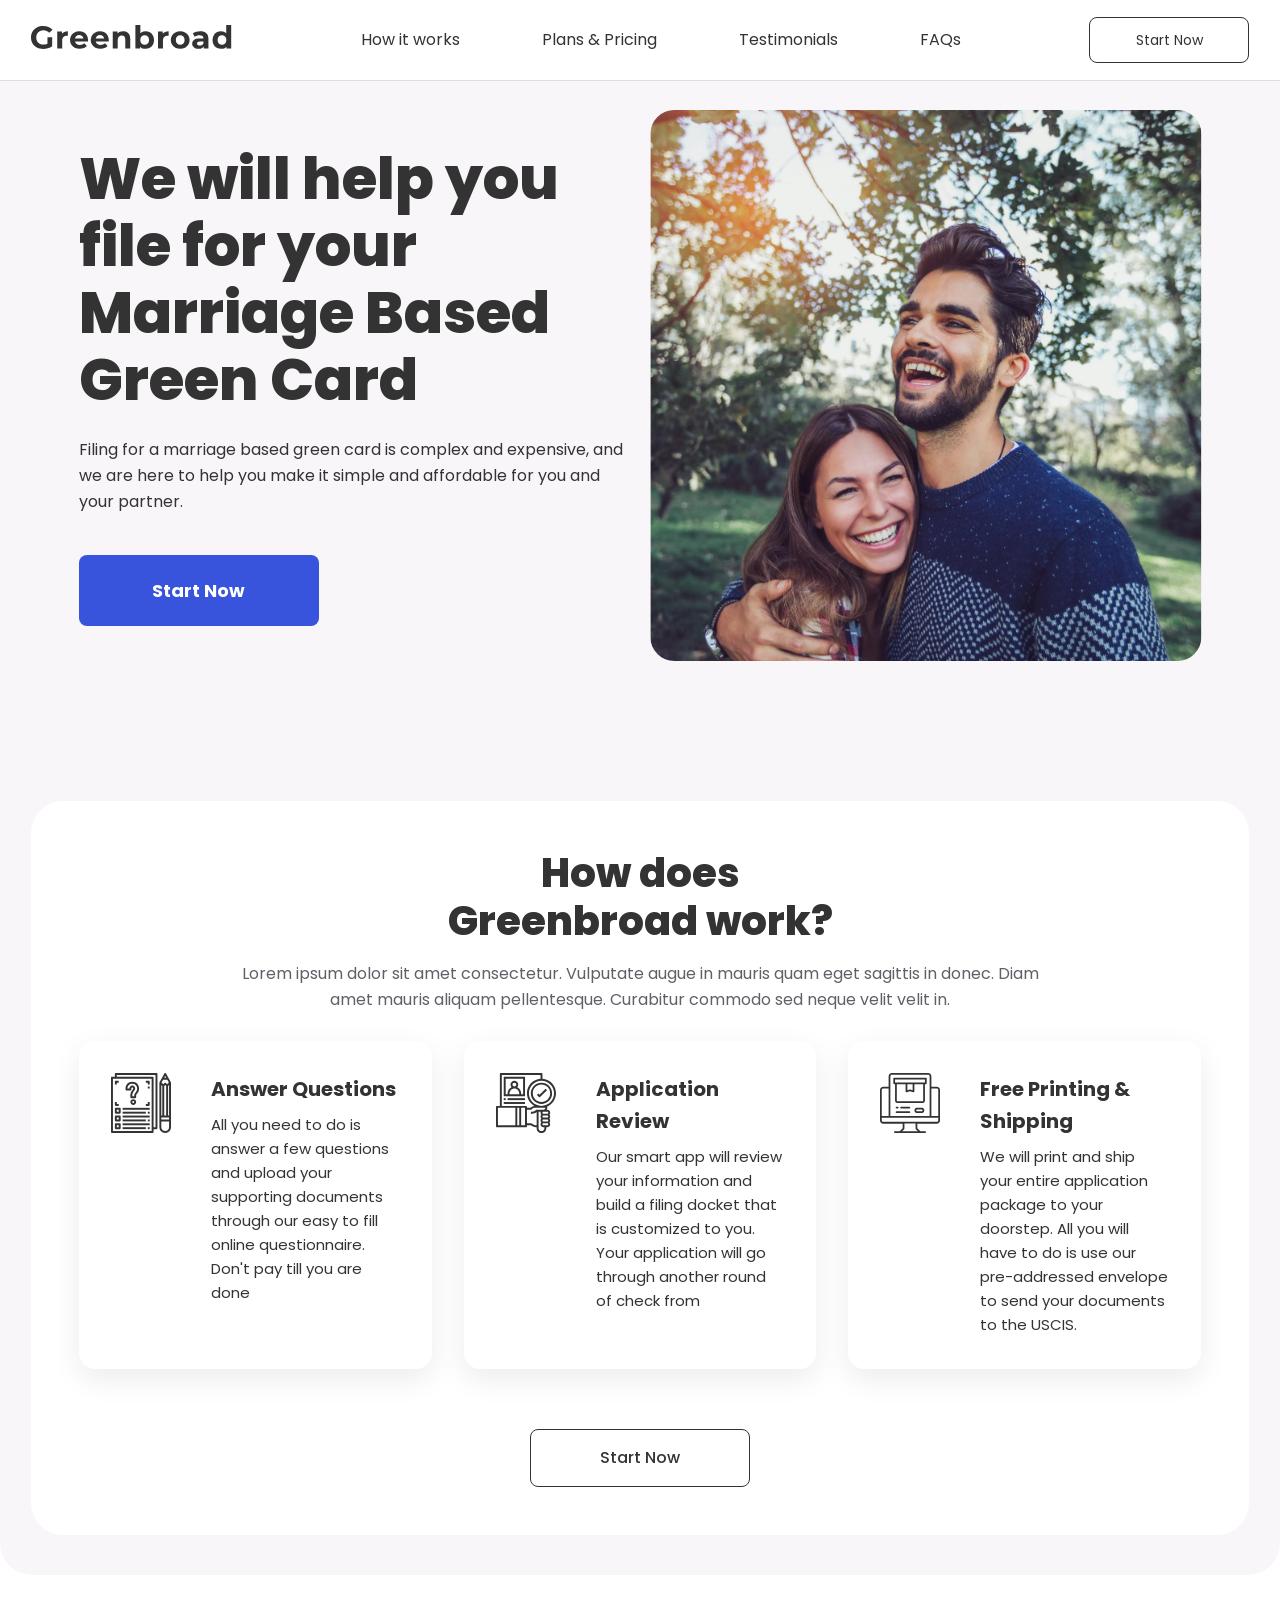
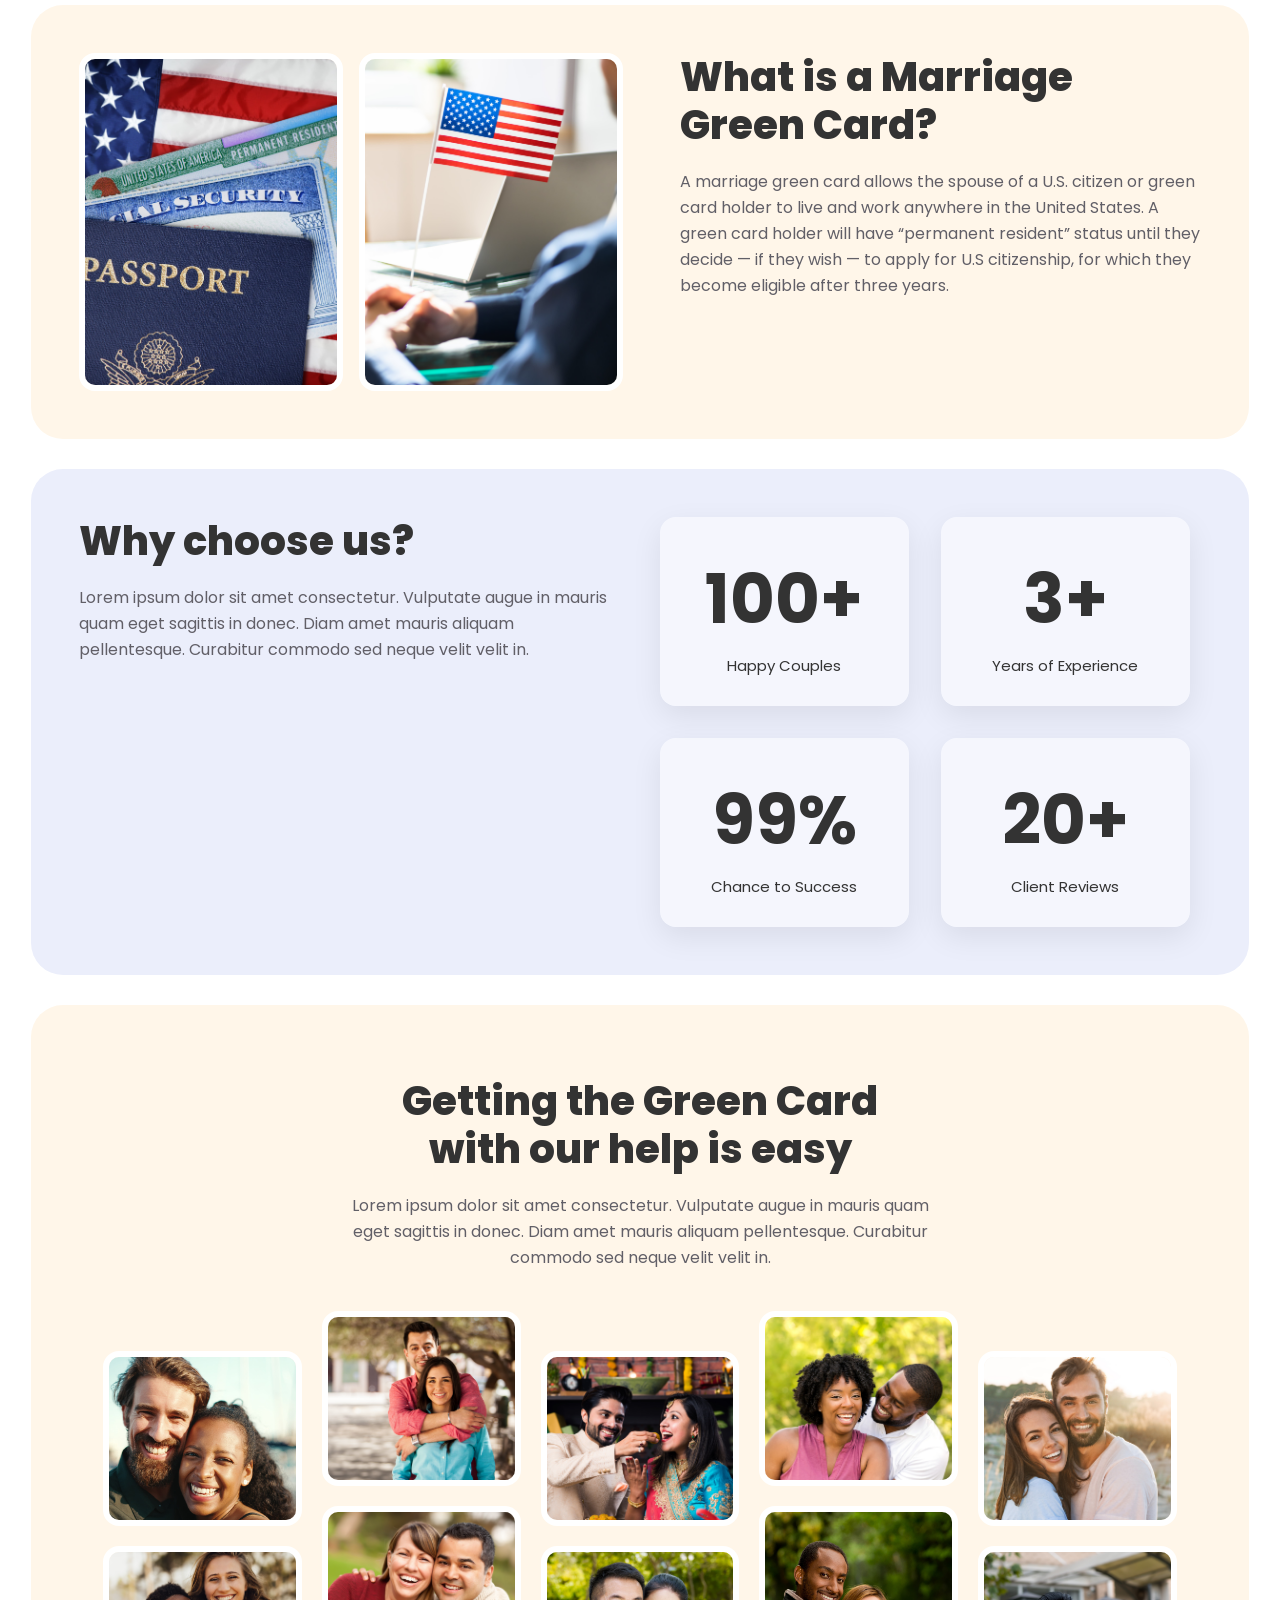
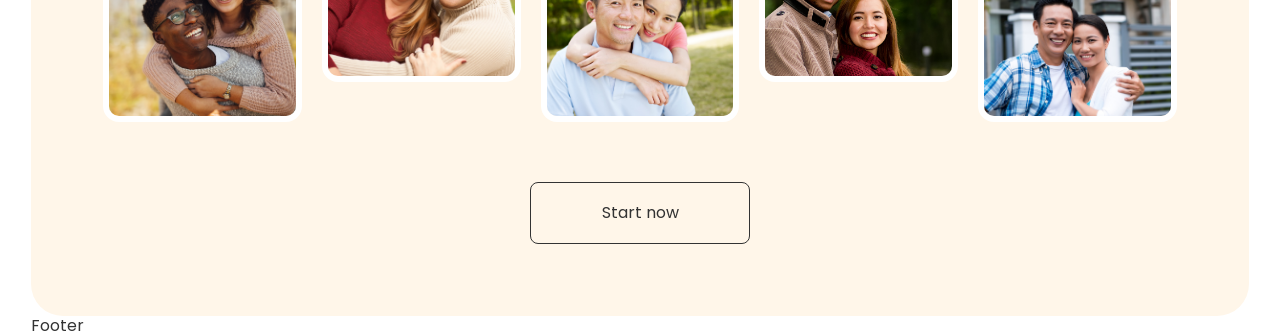
==== docs/index.html @ 50e601fe "finished get section" ====
<!DOCTYPE html>
<html lang="en">

<head>
	<meta charset="UTF-8">
	<meta http-equiv="X-UA-Compatible" content="IE=edge">
	<meta name="viewport" content="width=device-width, initial-scale=1.0">
	<meta name="format-detection" content="telephone=no">
	
	<link rel="stylesheet" href="./css/swiper-bundle.min.css">
	
	<link rel="stylesheet" href="./css/home.min.css">
	<!-- <link rel="shortcut icon" href="img/favicon.ico"> -->
	<title>Home</title>
</head>
<!-- todo указать нужное значение дял подключени\отключения свайпера -->

<body class="home">
	<div class="wrapper">
		<header class="header">
	<div class="header__container">
		<div class="header__body">
			<a class="header__logo" href="index.html">
				<img src="img/logo-dark.svg" alt="Greendark">
			</a>
			<div class="header-action__body">
				<ul class="header__action header-action">
					<li class="header-action__item"><a href="#">How it works</a></li>
					<li class="header-action__item"><a href="#">Plans & Pricing</a></li>
					<li class="header-action__item"><a href="#">Testimonials</a></li>
					<li class="header-action__item"><a href="#">FAQs</a></li>
				</ul>
				<a href="#" class="header__btn">
					Start Now
				</a>
			</div>
			<div class="header__controls">
				<a href="#" class="header__controls-btn">Start Now</a>
				<div class="header__burger burger">
					<div class="burger__wrapper">
						<span></span>
					</div>
				</div>
			</div>
		</div>
			<!-- <div data-to-hide class="header__bottom">
				<p style='font-size: 30px; background-color: red; text-align: center;'>Some content to hide on scroll</p>
			</div> -->
	</div>
</header>
		<main>
			<section class="hero">
				<div class="hero__container">
					<div class="hero__inner">
						<div class="hero__content">
							<h1 class="hero__title">
								<span class="medium-br"><span class="small-br">We will help</span> you</span> file for your Marriage Based Green Card
							</h1>
							<p class="hero__text">
								Filing for a marriage based green card is complex and expensive, and we are here to help you make it simple and affordable for you and your partner.
							</p>
							<a href="#" class="hero__btn">
								Start Now
							</a>
						</div>
						<div class="hero__pic image">
							<picture>
								<source type='image/webp' srcset='img/img1.webp'>
								<img src='img/img1.jpg' alt='photo'>
							</picture>
						</div>
					</div>
				</div>
			</section>
			<section class="work">
				<div class="work__container">
					<div class="work__inner">
						<h2 class="work__title">
							<span>How does</span> Greenbroad work?
						</h2>
						<p class="work__text">
							Lorem ipsum dolor sit amet consectetur. Vulputate augue in mauris quam eget sagittis in donec. Diam amet mauris aliquam pellentesque. Curabitur commodo sed neque velit velit in.
						</p>
						<div class="work__list">
							<div class="work__item">
								<div class="work__img">
									<svg width="60" height="60" viewBox="0 0 60 60" fill="none" xmlns="http://www.w3.org/2000/svg">
										<path d="M59.8783 9.20679L55.0396 0.49711C54.8542 0.209807 54.5354 0.0361328 54.1937 0.0361328C53.8519 0.0361328 53.5331 0.209807 53.3478 0.49711L48.509 9.20679C48.4291 9.35065 48.3872 9.51266 48.3872 9.67726V54.1934C48.3872 56.268 49.4941 58.1849 51.2904 59.2218C53.0868 60.2591 55.3005 60.2591 57.0969 59.2218C58.8932 58.1849 60.0001 56.268 60.0001 54.1934V9.67726C60.0001 9.51266 59.9582 9.35065 59.8783 9.20679ZM57.8326 9.50878L56.1292 11.2122L54.8781 9.96113V9.96069C54.5001 9.5831 53.8875 9.5831 53.5094 9.96069L52.2583 11.2122L50.5553 9.50923L52.0756 6.77412H56.3126L57.8326 9.50878ZM53.226 42.5801V12.9805L54.1937 12.0127L55.1614 12.9805V42.5801H53.226ZM51.2905 12.9805V42.5801H50.3227V12.0127L51.2905 12.9805ZM50.3227 44.5156H58.0647V46.4511H50.3227V44.5156ZM57.0969 42.5801V12.9805L58.0647 12.0127V42.5801H57.0969ZM54.1937 2.96021L55.2371 4.83862H53.1504L54.1937 2.96021ZM54.1937 58.064C53.1672 58.064 52.1826 57.6561 51.4564 56.9303C50.7306 56.2041 50.3227 55.2195 50.3227 54.193V48.3866H58.0647V54.193C58.0647 55.2195 57.6568 56.2041 56.931 56.9303C56.2048 57.6561 55.2202 58.064 54.1937 58.064Z" fill="#333333"/>
										<path d="M45.4839 0H4.83871C4.30429 0 3.87097 0.433327 3.87097 0.967742V3.87097H0.967742C0.433327 3.87097 0 4.3043 0 4.83871V59.0323C0 59.2889 0.101959 59.5351 0.28341 59.7166C0.464861 59.898 0.711119 60 0.967742 60H41.6129C41.8695 60 42.1158 59.898 42.2972 59.7166C42.4787 59.5351 42.5806 59.2889 42.5806 59.0323V56.129H45.4839C45.7405 56.129 45.9867 56.0271 46.1682 55.8456C46.3496 55.6642 46.4516 55.4179 46.4516 55.1613V0.967742C46.4516 0.711119 46.3496 0.464859 46.1682 0.28341C45.9867 0.101961 45.7405 0 45.4839 0ZM40.6451 58.0645H1.93548V5.80645H40.6451V58.0645ZM44.5161 54.1936H42.5806V4.83871C42.5806 4.58209 42.4787 4.33583 42.2972 4.15438C42.1158 3.97293 41.8695 3.87097 41.6129 3.87097H5.80645V1.93548H44.5161V54.1936Z" fill="#333333"/>
										<path d="M4.83884 40.6453H8.7098C8.96642 40.6453 9.21269 40.5434 9.39413 40.3619C9.57558 40.1805 9.67754 39.9342 9.67754 39.6776V35.8066C9.67754 35.55 9.57558 35.3037 9.39413 35.1223C9.21268 34.9408 8.96642 34.8389 8.7098 34.8389H4.83884C4.30442 34.8389 3.87109 35.2722 3.87109 35.8066V39.6776C3.87109 39.9342 3.97305 40.1805 4.1545 40.3619C4.33595 40.5434 4.58221 40.6453 4.83884 40.6453ZM5.80658 36.7744H7.74206V38.7098H5.80658V36.7744Z" fill="#333333"/>
										<path d="M4.83884 48.3875H8.7098C8.96642 48.3875 9.21269 48.2855 9.39413 48.1041C9.57558 47.9226 9.67754 47.6764 9.67754 47.4198V43.5488C9.67754 43.2922 9.57558 43.0459 9.39413 42.8645C9.21268 42.683 8.96642 42.5811 8.7098 42.5811H4.83884C4.30442 42.5811 3.87109 43.0144 3.87109 43.5488V47.4198C3.87109 47.6764 3.97305 47.9226 4.1545 48.1041C4.33595 48.2855 4.58221 48.3875 4.83884 48.3875ZM5.80658 44.5165H7.74206V46.452H5.80658V44.5165Z" fill="#333333"/>
										<path d="M11.6128 42.5811H38.7096V44.5165H11.6128V42.5811Z" fill="#333333"/>
										<path d="M11.6128 46.4512H34.8386V48.3867H11.6128V46.4512Z" fill="#333333"/>
										<path d="M36.7744 46.4512H38.7099V48.3867H36.7744V46.4512Z" fill="#333333"/>
										<path d="M4.83884 56.1292H8.7098C8.96642 56.1292 9.21269 56.0272 9.39413 55.8458C9.57558 55.6643 9.67754 55.4181 9.67754 55.1615V51.2905C9.67754 51.0339 9.57558 50.7876 9.39413 50.6062C9.21268 50.4247 8.96642 50.3228 8.7098 50.3228H4.83884C4.30442 50.3228 3.87109 50.7561 3.87109 51.2905V55.1615C3.87109 55.4181 3.97305 55.6643 4.1545 55.8458C4.33595 56.0272 4.58221 56.1292 4.83884 56.1292ZM5.80658 52.2582H7.74206V54.1937H5.80658V52.2582Z" fill="#333333"/>
										<path d="M11.6128 50.3228H38.7096V52.2582H11.6128V50.3228Z" fill="#333333"/>
										<path d="M11.6128 54.1934H34.8386V56.1288H11.6128V54.1934Z" fill="#333333"/>
										<path d="M36.7744 54.1934H38.7099V56.1288H36.7744V54.1934Z" fill="#333333"/>
										<path d="M11.6128 34.8389H38.7096V36.7744H11.6128V34.8389Z" fill="#333333"/>
										<path d="M11.6128 38.7095H34.8386V40.645H11.6128V38.7095Z" fill="#333333"/>
										<path d="M36.7744 38.7095H38.7099V40.645H36.7744V38.7095Z" fill="#333333"/>
										<path d="M15.4839 17.419H19.3548C19.6115 17.419 19.8577 17.3171 20.0392 17.1356C20.2206 16.9541 20.3226 16.7079 20.3226 16.4513V15.4835C20.3226 14.9491 20.7559 14.5158 21.2903 14.5158C21.8247 14.5158 22.2581 14.9491 22.2581 15.4835C22.2598 15.8469 22.1155 16.1955 21.8576 16.4513C20.25 18.0502 19.3488 20.2255 19.3548 22.4927V24.1932C19.3548 24.4498 19.4568 24.6961 19.6382 24.8775C19.8197 25.059 20.066 25.1609 20.3226 25.1609H24.1935C24.4502 25.1609 24.6964 25.059 24.8779 24.8775C25.0593 24.6961 25.1613 24.4498 25.1613 24.1932V22.4927C25.16 21.9791 25.3643 21.4861 25.7285 21.1236C27.2294 19.631 28.0706 17.6001 28.0645 15.4835C28.0645 13.0633 26.7731 10.8271 24.6774 9.61702C22.5817 8.40696 19.999 8.40696 17.9032 9.61702C15.8075 10.8271 14.5161 13.0633 14.5161 15.4835V16.4513C14.5161 16.7079 14.6181 16.9542 14.7995 17.1356C14.981 17.317 15.2272 17.419 15.4839 17.419H15.4839ZM21.2903 10.6448C22.5731 10.6465 23.803 11.1568 24.7103 12.0636C25.6171 12.9708 26.1273 14.2008 26.129 15.4835C26.1338 17.0863 25.4965 18.6248 24.3599 19.755C23.6315 20.4795 23.2233 21.4654 23.2258 22.4927V23.2255H21.2903V22.4927C21.2851 20.7395 21.9824 19.0569 23.2258 17.8208C23.8475 17.2021 24.1961 16.3606 24.1936 15.4835C24.1936 14.4462 23.6401 13.488 22.7419 12.9692C21.8438 12.4507 20.7369 12.4507 19.8387 12.9692C18.9405 13.488 18.3871 14.4462 18.3871 15.4835H16.4516C16.4533 14.2008 16.9636 12.9708 17.8704 12.0636C18.7776 11.1568 20.0076 10.6466 21.2903 10.6448Z" fill="#333333"/>
										<path d="M22.2579 26.1284C21.488 26.1284 20.7492 26.4343 20.205 26.9786C19.6607 27.523 19.3547 28.2618 19.3547 29.0316C19.3547 29.8014 19.6606 30.5403 20.205 31.0845C20.7493 31.6288 21.4881 31.9348 22.2579 31.9348C23.0277 31.9348 23.7666 31.6289 24.3108 31.0845C24.8551 30.5402 25.1611 29.8014 25.1611 29.0316C25.1611 28.2618 24.8552 27.5229 24.3108 26.9786C23.7665 26.4344 23.0277 26.1284 22.2579 26.1284ZM22.2579 29.9994C21.8665 29.9994 21.5135 29.7635 21.364 29.4019C21.2141 29.0403 21.2966 28.6243 21.5736 28.3473C21.8505 28.0704 22.2665 27.9879 22.6282 28.1378C22.9898 28.2873 23.2256 28.6402 23.2256 29.0316C23.2256 29.2883 23.1237 29.5345 22.9422 29.716C22.7608 29.8974 22.5145 29.9994 22.2579 29.9994Z" fill="#333333"/>
										<path d="M36.7739 11.6132H38.7093V8.70993C38.7093 8.45331 38.6074 8.20705 38.4259 8.0256C38.2445 7.84415 37.9982 7.74219 37.7416 7.74219H34.8384V9.67767H36.7739V11.6132Z" fill="#333333"/>
										<path d="M5.80658 9.67767H7.74206V7.74219H4.83884C4.30442 7.74219 3.87109 8.17551 3.87109 8.70993V11.6132H5.80658V9.67767Z" fill="#333333"/>
										<path d="M38.7093 31.9355V29.0322H36.7739V30.9677H34.8384V32.9032H37.7416C37.9982 32.9032 38.2445 32.8012 38.4259 32.6198C38.6074 32.4383 38.7093 32.1921 38.7093 31.9355Z" fill="#333333"/>
										<path d="M4.83884 32.9032H7.74206V30.9677H5.80658V29.0322H3.87109V31.9355C3.87109 32.1921 3.97305 32.4383 4.1545 32.6198C4.33595 32.8012 4.58221 32.9032 4.83884 32.9032Z" fill="#333333"/>
										<path d="M36.7744 13.5488H38.7099V15.4843H36.7744V13.5488Z" fill="#333333"/>
									</svg>
								</div>
								<div class="work__desc">
									<p class="work__desc-title">
										Answer Questions
									</p>
									<p class="work__desc-text">
										All you need to do is answer a few questions and upload your supporting documents through our easy to fill online questionnaire. Don't pay till you are done
									</p>
								</div>
							</div>
							<div class="work__item">
								<div class="work__img">
									<svg width="60" height="60" viewBox="0 0 60 60" fill="none" xmlns="http://www.w3.org/2000/svg">
										<path d="M45.4838 9.67676C39.6143 9.67676 34.8386 14.4524 34.8386 20.3219C34.8386 26.1914 39.6143 30.9671 45.4838 30.9671C51.3533 30.9671 56.129 26.1914 56.129 20.3219C56.129 14.4524 51.3533 9.67676 45.4838 9.67676ZM45.4838 29.0316C40.6809 29.0316 36.7741 25.1239 36.7741 20.3219C36.7741 15.5199 40.6809 11.6122 45.4838 11.6122C50.2867 11.6122 54.1935 15.5199 54.1935 20.3219C54.1935 25.1239 50.2867 29.0316 45.4838 29.0316Z" fill="#333333"/>
										<path d="M60 20.322C60 12.6449 54.0048 6.35668 46.4516 5.85567V1C46.4516 0.447716 46.0039 0 45.4516 0H4.87097C4.31868 0 3.87097 0.447715 3.87097 1V32.9032H0.999999C0.447715 32.9032 0 33.351 0 33.9032V53.1936C0 53.7458 0.447715 54.1936 1 54.1936H29.9678C30.52 54.1936 30.9678 53.7458 30.9678 53.1936V52.2581H34.6102L37.0507 53.4785C37.9856 53.946 39.0337 54.1935 40.0801 54.1935H40.6452V55.1613C40.6452 57.8295 42.8157 60 45.4839 60C48.1521 60 50.3226 57.8295 50.3226 55.1613V54.1935H51.2904C52.8911 54.1935 54.1936 52.891 54.1936 51.2903C54.1936 50.5442 53.9024 49.8698 53.4389 49.3548C53.9033 48.8399 54.1936 48.1654 54.1936 47.4193C54.1936 46.6732 53.9024 45.9988 53.4389 45.4839C53.9033 44.9689 54.1936 44.2945 54.1936 43.5484C54.1936 42.8023 53.9024 42.1278 53.4389 41.6129C53.9033 41.0979 54.1936 40.4235 54.1936 39.6774C54.1936 38.0767 52.8911 36.7742 51.2904 36.7742H50.7525C51.0852 36.2022 51.2904 35.5472 51.2904 34.8387C51.2904 34.4391 51.1685 34.0675 50.9594 33.7578C56.2557 31.592 60 26.3894 60 20.322ZM5.80645 1.93493H44.5161V5.85512C36.963 6.35671 30.9678 12.6449 30.9678 20.3215C30.9678 25.737 33.9544 30.4616 38.3623 32.9563C36.8856 33.1335 35.5153 33.7819 34.4382 34.8378H30.9678V33.9024C30.9678 33.3501 30.52 32.9024 29.9678 32.9024H5.80645V1.93493ZM23.2258 34.8382V52.2575H21.2903V34.8382H23.2258ZM1.93548 34.8382H19.3548V52.2575H1.93548V34.8382ZM29.0323 52.2575H25.1613V34.8382H29.0323V52.2575ZM48.3871 55.1608C48.3871 56.7615 47.0846 58.064 45.4839 58.064C43.8832 58.064 42.5807 56.7615 42.5807 55.1608V38.7091H44.6941C44.5857 39.0129 44.5161 39.3364 44.5161 39.6769C44.5161 40.423 44.8073 41.0974 45.2709 41.6124C44.8064 42.1273 44.5161 42.8017 44.5161 43.5478C44.5161 44.2939 44.8073 44.9684 45.2709 45.4833C44.8064 45.9983 44.5161 46.6727 44.5161 47.4188C44.5161 48.1649 44.8073 48.8394 45.2709 49.3543C44.8064 49.8693 44.5161 50.5437 44.5161 51.2898C44.5161 52.8905 45.8186 54.193 47.4193 54.193H48.3871L48.3871 55.1608ZM52.2581 43.5478C52.2581 44.0818 51.8243 44.5156 51.2903 44.5156H47.4194C46.8854 44.5156 46.4516 44.0818 46.4516 43.5478C46.4516 43.0139 46.8854 42.5801 47.4194 42.5801H51.2903C51.8243 42.5801 52.2581 43.0139 52.2581 43.5478ZM52.2581 47.4188C52.2581 47.9528 51.8243 48.3866 51.2903 48.3866H47.4194C46.8854 48.3866 46.4516 47.9528 46.4516 47.4188C46.4516 46.8848 46.8854 46.4511 47.4194 46.4511H51.2903C51.8243 46.4511 52.2581 46.8848 52.2581 47.4188ZM51.2903 52.2575H47.4194C46.8854 52.2575 46.4516 51.8238 46.4516 51.2898C46.4516 50.7558 46.8854 50.322 47.4194 50.322H51.2903C51.8243 50.322 52.2581 50.7558 52.2581 51.2898C52.2581 51.8238 51.8243 52.2575 51.2903 52.2575ZM52.2581 39.6769C52.2581 40.2109 51.8243 40.6446 51.2903 40.6446H47.4194C46.8854 40.6446 46.4516 40.2109 46.4516 39.6769C46.4516 39.1429 46.8854 38.7091 47.4194 38.7091H51.2903C51.8243 38.7091 52.2581 39.1429 52.2581 39.6769ZM49.3549 34.8382C49.3549 35.9057 48.4869 36.7737 47.4194 36.7737H40.2447L39.7271 37.2912C38.8121 38.205 37.5976 38.7091 36.3051 38.7091H34.8388V40.6446H36.3051C37.9105 40.6446 39.4291 40.0851 40.6452 39.0651V52.2574H40.0801C39.3331 52.2574 38.5848 52.0802 37.9173 51.7463L35.0672 50.3219H30.9677V36.7735H35.2392L35.7568 36.2559C36.6705 35.3422 37.8858 34.838 39.1788 34.838L49.3549 34.8382ZM45.4839 32.9027C38.5472 32.9027 32.9032 27.2587 32.9032 20.322C32.9032 13.3854 38.5472 7.74139 45.4839 7.74139C52.4206 7.74139 58.0645 13.3854 58.0645 20.322C58.0645 27.2587 52.4206 32.9027 45.4839 32.9027Z" fill="#333333"/>
										<path d="M43.5485 21.8573L42.2974 20.6058L40.9287 21.9745L43.5486 24.5939L51.0072 17.1358L49.6385 15.7671L43.5485 21.8573Z" fill="#333333"/>
										<path d="M7.74194 23.2255H29.0323V3.87061H7.74194V23.2255ZM16.4516 11.6125C16.4516 10.545 17.3196 9.67706 18.3871 9.67706C19.4546 9.67706 20.3226 10.545 20.3226 11.6125C20.3226 12.6801 19.4546 13.548 18.3871 13.548C17.3196 13.548 16.4516 12.6801 16.4516 11.6125ZM18.3871 15.4835C21.0553 15.4835 23.2258 17.654 23.2258 20.3222V21.29H13.5484V20.3222C13.5484 17.654 15.7189 15.4835 18.3871 15.4835ZM9.67743 5.80609H27.0968V21.29H25.1613V20.3222C25.1613 17.6117 23.5567 15.2744 21.2514 14.1926C21.8709 13.5065 22.258 12.6075 22.258 11.6125C22.258 9.47787 20.5217 7.74157 18.3871 7.74157C16.2524 7.74157 14.5161 9.47787 14.5161 11.6125C14.5161 12.6075 14.9032 13.5066 15.5227 14.1926C13.2174 15.2744 11.6128 17.6117 11.6128 20.3222V21.29H9.67734L9.67743 5.80609Z" fill="#333333"/>
										<path d="M7.74194 25.1606H9.67743V27.0961H7.74194V25.1606Z" fill="#333333"/>
										<path d="M11.6128 25.1606H29.0322V27.0961H11.6128V25.1606Z" fill="#333333"/>
										<path d="M7.74194 29.0317H29.0323V30.9672H7.74194V29.0317Z" fill="#333333"/>
									</svg>
								</div>
								<div class="work__desc">
									<p class="work__desc-title">
										Application Review
									</p>
									<p class="work__desc-text">
										Our smart app will review your information and build a filing docket that is customized to you. Your application will go through another round of check from
									</p>
								</div>
							</div>
							<div class="work__item">
								<div class="work__img">
									<svg width="60" height="60" viewBox="0 0 60 60" fill="none" xmlns="http://www.w3.org/2000/svg">
										<path d="M56.7772 13.7108H51.3866V3.22263C51.3853 2.36842 51.0455 1.5494 50.4411 0.94544C49.8372 0.341096 49.0182 0.00125356 48.1639 0H11.8359C10.9817 0.00125559 10.1627 0.341096 9.55872 0.94544C8.95436 1.54937 8.61452 2.36839 8.61326 3.22263V13.7108H3.22267C2.36845 13.7121 1.54942 14.0519 0.945453 14.6563C0.341101 15.2602 0.00125358 16.0792 0 16.9335V47.4024C0.00125561 48.2567 0.341101 49.0757 0.945453 49.6796C1.54939 50.284 2.36842 50.6238 3.22267 50.6251H22.6756V55.241L19.6743 58.2422H14.7654C14.2799 58.2422 13.8865 58.6356 13.8865 59.1211C13.8865 59.6066 14.2799 60 14.7654 60H45.2348C45.7203 60 46.1137 59.6066 46.1137 59.1211C46.1137 58.6356 45.7203 58.2422 45.2348 58.2422H40.3259L37.3246 55.241V50.6251H56.7776C57.6318 50.6238 58.4508 50.284 59.0548 49.6796C59.6591 49.0757 59.999 48.2567 60.0002 47.4024V16.9335C59.999 16.0793 59.6591 15.2602 59.0548 14.6563C58.4508 14.0519 57.6318 13.7121 56.7776 13.7108H56.7772ZM56.7772 15.4686C57.5858 15.4699 58.2407 16.1249 58.242 16.9335V43.0075H51.3866V15.4688L56.7772 15.4686ZM11.836 1.75768H48.1639C48.9725 1.75894 49.6275 2.41393 49.6288 3.22252V43.0075H10.3705V3.22252C10.3717 2.41394 11.0267 1.75897 11.8353 1.75768H11.836ZM3.22261 15.4686H8.6132V43.0073H1.75775V16.9332C1.759 16.1247 2.414 15.4697 3.22261 15.4684V15.4686ZM35.8241 56.2264L37.8385 58.242H22.1613L24.1757 56.2264C24.3411 56.0619 24.4336 55.8384 24.4336 55.6053V50.6249H35.5668V55.6053C35.5668 55.8384 35.6593 56.0619 35.8246 56.2264H35.8241ZM56.7771 48.8671H3.22261C2.41401 48.8658 1.75903 48.2108 1.75775 47.4022V44.7656H58.2426V47.4022C58.2413 48.2108 57.5863 48.8658 56.7777 48.8671H56.7771Z" fill="#333333"/>
										<path d="M14.1791 11.1332H15.058V27.8323C15.0584 28.376 15.2748 28.8975 15.6594 29.2816C16.0436 29.6663 16.5651 29.8826 17.1087 29.8831H42.8895C43.4332 29.8826 43.9547 29.6663 44.3388 29.2816C44.7235 28.8974 44.9398 28.376 44.9403 27.8323V11.1332H45.8192C46.0523 11.1332 46.2758 11.0407 46.4407 10.8758C46.6056 10.7109 46.6981 10.4875 46.6981 10.2543V5.56688C46.6981 5.33376 46.6056 5.11028 46.4407 4.94538C46.2758 4.78047 46.0523 4.68799 45.8192 4.68799H14.1787C13.6932 4.68799 13.2998 5.0814 13.2998 5.56688V10.2543C13.2998 10.7398 13.6932 11.1332 14.1787 11.1332H14.1791ZM43.1827 27.8323C43.1827 27.9102 43.1517 27.9847 43.0969 28.0395C43.0421 28.0943 42.9676 28.1253 42.8897 28.1253H17.109C16.947 28.1253 16.816 27.9943 16.816 27.8323V11.1332H25.605V18.4573C25.6055 18.7398 25.7411 19.0048 25.9704 19.1701C26.1994 19.335 26.4936 19.3806 26.7619 19.2919L29.9996 18.2125L33.2374 19.2919C33.3274 19.3212 33.4211 19.3362 33.5153 19.3362C33.7484 19.3362 33.9719 19.2437 34.1368 19.0788C34.3017 18.9139 34.3942 18.6904 34.3942 18.4573V11.1332H43.1833L43.1827 27.8323ZM27.362 11.1332H32.6354V17.2374L30.2766 16.451C30.0962 16.3916 29.9011 16.3916 29.7208 16.451L27.3619 17.2374L27.362 11.1332ZM15.0576 6.44578H44.9409V9.37546H15.0576V6.44578Z" fill="#333333"/>
										<path d="M41.7192 34.8037H37.0318C36.0897 34.8037 35.2192 35.3064 34.7484 36.1221C34.2776 36.9378 34.2776 37.9431 34.7484 38.7587C35.2192 39.5744 36.0898 40.0771 37.0318 40.0771H41.7192C42.6613 40.0771 43.5319 39.5745 44.0027 38.7587C44.4735 37.943 44.4735 36.9378 44.0027 36.1221C43.5318 35.3064 42.6612 34.8037 41.7192 34.8037ZM41.7192 38.3192H37.0318C36.5463 38.3192 36.1529 37.9258 36.1529 37.4404C36.1529 36.9549 36.5463 36.5615 37.0318 36.5615H41.7192C42.2047 36.5615 42.5981 36.9549 42.5981 37.4404C42.5981 37.9258 42.2047 38.3192 41.7192 38.3192Z" fill="#333333"/>
										<path d="M29.4137 33.6328H21.0349C20.5494 33.6328 20.156 34.0262 20.156 34.5117C20.156 34.9972 20.5494 35.3906 21.0349 35.3906H29.4137C29.8992 35.3906 30.2926 34.9972 30.2926 34.5117C30.2926 34.0262 29.8992 33.6328 29.4137 33.6328Z" fill="#333333"/>
										<path d="M16.5232 35.3901H17.7536C18.2391 35.3901 18.6325 34.9967 18.6325 34.5112C18.6325 34.0257 18.2391 33.6323 17.7536 33.6323H16.5232C16.0377 33.6323 15.6443 34.0257 15.6443 34.5112C15.6443 34.9967 16.0377 35.3901 16.5232 35.3901Z" fill="#333333"/>
										<path d="M29.4134 38.3203H16.5232C16.0377 38.3203 15.6443 38.7137 15.6443 39.1992C15.6443 39.6847 16.0377 40.0781 16.5232 40.0781H29.4134C29.8989 40.0781 30.2923 39.6847 30.2923 39.1992C30.2923 38.7137 29.8989 38.3203 29.4134 38.3203Z" fill="#333333"/>
									</svg>
								</div>
								<div class="work__desc">
									<p class="work__desc-title">
										Free Printing & Shipping
									</p>
									<p class="work__desc-text">
										We will print and ship your entire application package to your doorstep. All you will have to do is use our pre-addressed envelope to send your documents to the USCIS.
									</p>
								</div>
							</div>
						</div>
						<a href="#" class="work__btn">
							Start Now
						</a>
					</div>
				</div>
			</section>
			<section class="marriage">
				<div class="marriage__container">
					<div class="marriage__inner">
						<div class="marriage__pics">
							<div class="marriage__pic image">
								<picture>
									<source type="image/web" srcset="img/gc-1.webp">
									<img src="img/gc-1.jpg" alt="image">
								</picture>
							</div>
							<div class="marriage__pic image">
								<picture>
									<source type="image/web" srcset="img/gc-1.webp">
									<img src="img/gc-2.jpg" alt="image">
								</picture>
							</div>
							<div class="marriage__pic image">
								<picture>
									<source type="image/web" srcset="img/gc-1.webp">
									<img src="img/gc-3.jpg" alt="image">
								</picture>
							</div>
						</div>
						<div class="marriage__content">
							<h2 class="marriage__title">
								What is a Marriage Green Card?
							</h2>
							<p class="marriage__text">
								A marriage green card allows the spouse of a U.S. citizen or green card holder to live and work anywhere in the United States. A green card holder will have “permanent resident” status until they decide — if they wish — to apply for U.S citizenship, for which they become eligible after three years.
							</p>
						</div>
					</div>
				</div>
			</section>
			<section class="choose">
				<div class="choose__container">
					<div class="choose__inner">
						<div class="choose__content">
							<h2 class="choose__title">
								Why choose us?
							</h2>
							<p class="choose__text">
								Lorem ipsum dolor sit amet consectetur. Vulputate augue in mauris quam eget sagittis in donec. Diam amet mauris aliquam pellentesque. Curabitur commodo sed neque velit velit in.
							</p>
						</div>
						<div class="choose__list">
							<div class="choose__item">
								<span class="choose__item-num">
									100+
								</span>
								<p class="choose__item-text">
									Happy Couples	
								</p>
							</div>
							<div class="choose__item">
								<span class="choose__item-num">
									3+
								</span>
								<p class="choose__item-text">
									Years of Experience	
								</p>
							</div>
							<div class="choose__item">
								<span class="choose__item-num">
									99%
								</span>
								<p class="choose__item-text">
									Chance to Success
								</p>
							</div>
							<div class="choose__item">
								<span class="choose__item-num">
									20+
								</span>
								<p class="choose__item-text">
									Client Reviews
								</p>
							</div>
						</div>
					</div>
				</div>
			</section>
			<section class="get">
				<div class="get__container">
					<div class="get__inner">
						<h2 class="get__title">
							Getting the Green Card with our help is easy
						</h2>
						<p class="get__text">
							Lorem ipsum dolor sit amet consectetur. Vulputate augue in mauris quam eget sagittis in donec. Diam amet mauris aliquam pellentesque. Curabitur commodo sed neque velit velit in.
						</p>
						<div class="get__list">
							<div class="get__item image">
								<picture>
									<img src="./img/couple-1.jpeg" alt="couple" class="get_item-img">
								</picture>
							</div>
							<div class="get__item image">
								<picture>
									<img src="./img/couple-3.jpeg" alt="couple" class="get_item-img">
								</picture>
							</div>
							<div class="get__item image">
								<picture>
									<img src="./img/couple-5.jpeg" alt="couple" class="get_item-img">
								</picture>
							</div>
							<div class="get__item image">
								<picture>
									<img src="./img/couple-7.jpeg" alt="couple" class="get_item-img">
								</picture>
							</div>
							<div class="get__item image">
								<picture>
									<img src="./img/couple-9.jpeg" alt="couple" class="get_item-img">
								</picture>
							</div>
							<div class="get__item image">
								<picture>
									<img src="./img/couple-11.jpg" alt="couple" class="get_item-img">
								</picture>
							</div>
							<div class="get__item image">
								<picture>
									<img src="./img/couple-2.jpeg" alt="couple" class="get_item-img">
								</picture>
							</div>
							<div class="get__item image">
								<picture>
									<img src="./img/couple-4.jpeg" alt="couple" class="get_item-img">
								</picture>
							</div>
							<div class="get__item image">
								<picture>
									<img src="./img/couple-6.jpeg" alt="couple" class="get_item-img">
								</picture>
							</div>
							<div class="get__item image">
								<picture>
									<img src="./img/couple-8.jpeg" alt="couple" class="get_item-img">
								</picture>
							</div>
							<div class="get__item image">
								<picture>
									<img src="./img/couple-10.jpeg" alt="couple" class="get_item-img">
								</picture>
							</div>
							<div class="get__item image">
								<picture>
									<img src="./img/couple-12.jpg" alt="couple" class="get_item-img">
								</picture>
							</div>
						</div>
						<a href="#" class="get__btn">
							Start now
						</a>
					</div>
				</div>
			</section>
		</main>
		<footer class="footer">
	<div class="footer__container">
		<h2>Footer</h2>
	</div>
</footer>
	</div>
	
<script src="js/swiper-bundle.min.js"></script>

<script type="text/javascript">
	function downloadJSAtOnload() {
		let element = document.createElement("script");
		element.src = "js/script.js";
		element.type = 'module'
		document.body.appendChild(element);
	}
	if (window.addEventListener) {
		window.addEventListener("load", downloadJSAtOnload, false);
	} else if (window.attachEvent) {
		window.attachEvent("onload", downloadJSAtOnload);
	} else {
		window.onload = downloadJSAtOnload;
	}
</script>
	<!-- todo указать нужное значение дял подключения\отключения свайпера -->
</body>

</html>
---- docs/css/home.min.css ----
@charset "UTF-8";html{scroll-behavior:smooth}a,address,aside,audio,b,body,div,footer,form,h1,h2,h3,h4,h5,h6,header,html,i,iframe,img,input,li,menu,nav,ol,p,section,span,textarea,ul,video{margin:0;padding:0;border:0;font-size:100%;font:inherit;vertical-align:baseline;box-sizing:border-box}body,html{position:relative;min-height:100%}article,aside,details,figcaption,figure,footer,header,hgroup,menu,nav,section{display:block}ol,ul{list-style:none}a{color:inherit;text-decoration:none}input,textarea{color:inherit}input::-moz-placeholder,textarea::-moz-placeholder{color:inherit;font-size:1em}input::placeholder,textarea::placeholder{color:inherit;font-size:1em}input:focus,textarea:focus{outline:0}button{cursor:pointer;color:inherit;border:none;background-color:transparent;padding:0}.input-checkbox,input.text,input[type=button],input[type=submit],input[type=text],textarea{-webkit-appearance:none;border-radius:0}.footer__container,.header-action__body,.header__container,body.home .choose__container,body.home .get__container,body.home .hero__container,body.home .marriage__container,body.home .work__container{padding-left:4.2553191489%;padding-right:4.2553191489%}.header__btn,.header__controls-btn,body.home .get__btn,body.home .hero__btn,body.home .work__btn{display:flex;align-items:center;justify-content:center;border-radius:8px;cursor:pointer;transition:.5s}body.home .choose__title,body.home .get__title,body.home .marriage__title,body.home .work__title{font-size:1.75rem;line-height:1.2142857143;font-weight:800}body.home .choose__text,body.home .get__text,body.home .marriage__text,body.home .work__text{color:#615f67;font-size:.9375rem;line-height:1.6}@font-face{font-family:NotoSans;font-display:swap;src:url(../fonts/NotoSans-Regular.woff) format("woff"),url(../fonts/NotoSans-Regular.woff-2) format("woff-2");font-weight:400;font-style:normal}@font-face{font-family:NotoSans;font-display:swap;src:url(../fonts/NotoSans-Medium.woff) format("woff"),url(../fonts/NotoSans-Medium.woff-2) format("woff-2");font-weight:500;font-style:normal}@font-face{font-family:NotoSans;font-display:swap;src:url(../fonts/NotoSans-SemiBold.woff) format("woff"),url(../fonts/NotoSans-SemiBold.woff-2) format("woff-2");font-weight:600;font-style:normal}@font-face{font-family:NotoSans;font-display:swap;src:url(../fonts/NotoSans-Bold.woff) format("woff"),url(../fonts/NotoSans-Bold.woff-2) format("woff-2");font-weight:700;font-style:normal}@font-face{font-family:Poppins;font-display:swap;src:url(../fonts/Poppins-Regular.woff) format("woff"),url(../fonts/Poppins-Regular.woff-2) format("woff-2");font-weight:400;font-style:normal}@font-face{font-family:Poppins;font-display:swap;src:url(../fonts/Poppins-Medium.woff) format("woff"),url(../fonts/Poppins-Medium.woff-2) format("woff-2");font-weight:500;font-style:normal}@font-face{font-family:Poppins;font-display:swap;src:url(../fonts/Poppins-SemiBold.woff) format("woff"),url(../fonts/Poppins-SemiBold.woff-2) format("woff-2");font-weight:600;font-style:normal}@font-face{font-family:Poppins;font-display:swap;src:url(../fonts/Poppins-Bold.woff) format("woff"),url(../fonts/Poppins-Bold.woff-2) format("woff-2");font-weight:700;font-style:normal}@font-face{font-family:Poppins;font-display:swap;src:url(../fonts/Poppins-ExtraBold.woff) format("woff"),url(../fonts/Poppins-ExtraBold.woff-2) format("woff-2");font-weight:800;font-style:normal}body.lock{overflow:hidden}body{font-family:Poppins;font-size:1rem;line-height:1.25;color:#333;background-color:#f8f6f9}.wrapper{display:flex;flex-direction:column;justify-content:space-between;min-height:100vh;overflow:hidden}main{flex:1 1 auto}.image{transition:.3s;overflow:hidden;position:relative;padding-bottom:100%;width:100%}.image img{position:absolute;top:0;left:0;width:100%;height:100%;-o-object-fit:cover;object-fit:cover}.image.hv:hover img{transform:scale(1.2)}.header{background-color:#fff;position:fixed;width:100%;box-shadow:0 1px 0 rgba(0,0,0,.1);opacity:1;transition:opacity .3s}.header:hover{opacity:1!important}.header:before{content:"";position:absolute;top:0;left:0;width:100%;height:100%;background-color:transparent;z-index:1}.header__body{min-height:66px;display:flex;align-items:center;justify-content:space-between;-moz-column-gap:20px;column-gap:20px}.header__logo{z-index:2;font-size:1.875rem;line-height:1.25;transition:.3s}.header__logo img{max-width:168px}.header__logo:hover{transform:scale(1.1)}.header__btn{font-size:1.125rem;line-height:1.5;font-weight:700;color:#fff;background:#3854dc;padding:20px 0}.header__btn:hover{background-color:#4d6aff}.header__controls{display:flex;align-items:center;gap:50px}.header__controls-btn{display:none}.header-action{display:block;margin-bottom:48px}.header-action__body{position:fixed;height:calc(100% - 66px);top:66px;left:0;max-width:100%;width:100%;padding-top:12px;padding-bottom:12px;background-color:#fff;transition:.5s;transform:translateY(-200%);z-index:2}.header-action__body.active{transform:translateY(0);overflow:auto;box-shadow:0 -1px 0 rgba(0,0,0,.1)}.header-action li{cursor:pointer;transition:.3s;font-size:1.5rem;line-height:1.5833333333;border-bottom:1px solid rgba(51,51,51,.1);margin-top:48px;padding-bottom:0}.header-action li a{padding-top:5px;padding-bottom:5px}.burger{position:relative;z-index:2;min-height:30px;width:30px;display:flex;align-items:center;justify-content:center;transition:.3s;cursor:pointer}.burger:hover{transform:scale(1.2)}.burger__wrapper{width:22px;height:18px;position:relative;display:flex;flex-direction:column}.burger__wrapper span,.burger__wrapper:after,.burger__wrapper:before{width:100%;height:2px;background-color:#000;transition:.3s;transform:translateY(0);position:relative;left:0}.burger__wrapper:before{content:"";animation:.7s forwards burgerTopDisabled}.burger__wrapper:after{content:"";animation:.7s forwards burgerBottomDisabled}.burger__wrapper span{top:50%;transform:translateY(-150%);transition:background-color .3s,transform .3s}@keyframes burgerTopDisabled{0%{top:50%;transform:translateY(-50%) rotate(-45deg)}50%{top:50%;transform:translateY(-50%)}100%{top:0;transform:translateY(0)}}@keyframes burgerBottomDisabled{0%{top:50%;transform:translateY(-250%) rotate(45deg)}50%{top:50%;transform:translateY(-250%)}100%{top:100%;transform:translateY(-300%)}}.burger.active .burger__wrapper:before{animation:.7s forwards burgerTopActive}.burger.active .burger__wrapper span{transform:translateY(-150%) scale(0);transition:background-color .3s,transform .3s .3s}.burger.active .burger__wrapper:after{animation:.7s forwards burgerBottomActive}@keyframes burgerTopActive{0%{top:0;transform:translateY(0)}50%{top:50%;transform:translateY(-50%)}100%{top:50%;transform:translateY(-50%) rotate(-45deg)}}@keyframes burgerBottomActive{0%{top:100%;transform:translateY(-300%)}50%{top:50%;transform:translateY(-250%)}100%{top:50%;transform:translateY(-250%) rotate(45deg)}}.btn{cursor:pointer;border-radius:.5rem;background-color:#6f38c7;width:100px;height:40px;transition:.3s;position:relative;overflow:hidden;padding:10px 15px}.btn span{position:relative;z-index:1}.btn:after{content:"";position:absolute;top:0;left:0;width:100%;height:100%;background-color:rgba(255,255,255,0);transition:.3s}.btn:hover{transform:scale(1.1)}.btn:hover:after{background-color:rgba(255,255,255,.25)}.btn:active:after{background-color:rgba(255,255,255,.15)}.btn.modify{color:red;background-color:#000}.spoiler{width:auto;padding-left:20px;padding-right:20px;background-color:#000;color:#fff;border-radius:10px}.spoiler__preview{cursor:pointer;padding-top:20px;padding-bottom:20px;position:relative;display:flex;justify-content:space-between;align-items:center}.spoiler__icon{transition:.3s}.spoiler__wrapper{height:0;overflow:hidden;transition:.5s}.spoiler__body{padding-top:30px;padding-bottom:30px}.spoiler.opened .spoiler__icon{transform:rotate(180deg)}.pop-up{position:fixed;top:0;left:0;background-color:rgba(0,0,0,.9);width:100vw;height:100vh;z-index:0;pointer-events:none;opacity:0;transition:opacity .5s,z-index .5s}.pop-up.active{z-index:20;opacity:1;pointer-events:all;transition:opacity .5s,z-index}.pop-up__wrapper{position:absolute;top:0;left:0;bottom:0;right:0;width:100%;height:100%;padding:20px;overflow-y:auto}.pop-up__body{overflow-y:auto;overflow-x:hidden;background-color:#fff;padding:30px;position:relative}.pop-up__close-icon-wrapper{position:absolute;z-index:1;top:5px;right:5px;width:40px;height:40px;display:flex;justify-content:center;align-items:center;cursor:pointer;transform:translate(8px,-8px);transition:transform .3s}.pop-up__close-icon-wrapper:hover{transform:translate(8px,-8px) scale(1.35)}.pop-up__close-icon{position:relative;width:24px;height:24px}.pop-up__close-icon:after,.pop-up__close-icon:before{content:"";display:inline-block;width:100%;height:2px;background-color:#000;position:absolute;top:50%;left:50%;border-radius:1px}.pop-up__close-icon:after{transform:translate(-50%,-50%) rotate(45deg)}.pop-up__close-icon:before{transform:translate(-50%,-50%) rotate(-45deg)}.pop-up-video{position:fixed;top:0;left:0;background-color:rgba(0,0,0,.9);width:100vw;height:100vh;z-index:0;pointer-events:none;opacity:0;transition:opacity .5s,z-index .5s}.pop-up-video.active{z-index:20;opacity:1;pointer-events:all;transition:opacity .5s,z-index}.pop-up-video__wrapper{position:absolute;top:0;left:0;bottom:0;right:0;width:100%;height:100%;padding:20px;overflow-y:auto}.pop-up-video__body{overflow-y:auto;overflow-x:hidden;background-color:#fff;padding:30px;position:relative}.pop-up-video__close-icon-wrapper{position:absolute;z-index:1;top:5px;right:5px;width:40px;height:40px;display:flex;justify-content:center;align-items:center;cursor:pointer;transform:translate(8px,-8px);transition:transform .3s}.pop-up-video__close-icon-wrapper:hover{transform:translate(8px,-8px) scale(1.35)}.pop-up-video__close-icon{position:relative;width:24px;height:24px}.pop-up-video__close-icon:after,.pop-up-video__close-icon:before{content:"";display:inline-block;width:100%;height:2px;background-color:#000;position:absolute;top:50%;left:50%;border-radius:1px}.pop-up-video__close-icon:after{transform:translate(-50%,-50%) rotate(45deg)}.pop-up-video__close-icon:before{transform:translate(-50%,-50%) rotate(-45deg)}.pop-up-video__content{position:relative;overflow:hidden}.pop-up-video__preview{position:absolute;display:flex;justify-content:center;align-items:center;top:0;left:0;right:0;bottom:0;height:100%;width:100%;background-color:#d3d3d3}body.home{background-color:#fff}body.home .hero{background-color:#f8f6f9}body.home .hero__container{padding-top:14px;padding-bottom:40px}body.home .hero__inner{display:flex;flex-direction:column-reverse;gap:20px;position:relative}body.home .hero__content{max-width:634px;width:100%}body.home .hero__title{font-size:2.375rem;line-height:1.1578947368;font-weight:800;margin-bottom:12px}body.home .hero__title .small-br{display:block}body.home .hero__text{font-size:.9375rem;line-height:1.6;margin-bottom:24px}body.home .hero__btn{font-size:1.125rem;line-height:1.5;font-weight:700;background-color:#3854dc;color:#fff;padding:22px 0;max-width:240px;width:100%}body.home .hero__btn:hover{background-color:#4d6aff}body.home .hero__pic{transform:scaleX(-1);border-radius:24px;padding-bottom:94.7674418605%}body.home .work{background-color:#f8f6f9;border-bottom-left-radius:32px;border-bottom-right-radius:32px}body.home .work__container{padding-top:40px;padding-bottom:16px}body.home .work__inner{padding:36px 16px;border-radius:32px;background-color:#fff}body.home .work__title{margin-bottom:16px;text-align:center}body.home .work__title span{display:block}body.home .work__text{text-align:center;margin-bottom:28px}body.home .work__list{display:flex;flex-direction:column;gap:20px}body.home .work__item{padding:24px;display:flex;gap:20px;background:rgba(255,255,255,.5);box-shadow:0 10px 30px rgba(0,0,0,.08);border-radius:16px}body.home .work__desc-title{font-size:1.125rem;line-height:1.6111111111;font-weight:700;margin-bottom:8px}body.home .work__desc-text{font-size:.875rem;line-height:1.5714285714}body.home .work__btn{margin:28px auto 0;padding:18px 0;max-width:220px;width:100%;border:1px solid #333;border-radius:8px;font-weight:500}body.home .work__btn:hover{background-color:#3854dc;color:#fff}body.home .marriage{background-color:#fff;margin-top:16px}body.home .marriage__container{background:#fff6e9;border-radius:32px}body.home .marriage__inner{display:flex;flex-direction:column;gap:28px;padding:36px 0}body.home .marriage__pics{display:flex;align-items:center;gap:12px}body.home .marriage__pic{border-radius:16px;border:4px solid #fff;padding-bottom:69.768419283%}body.home .marriage__pic:nth-child(2) img{-o-object-position:right;object-position:right}body.home .marriage__pic:nth-child(3){display:none}body.home .marriage__title{margin-bottom:16px}body.home .choose{margin-top:16px}body.home .choose__container{background:#ebeefb;border-radius:32px}body.home .choose__inner{display:flex;flex-direction:column;gap:28px;padding:36px 0}body.home .choose__title{margin-bottom:16px}body.home .choose__list{display:flex;flex-wrap:wrap;gap:12px}body.home .choose__item{min-width:166px;width:100%;background:rgba(255,255,255,.5);box-shadow:0 10px 30px rgba(0,0,0,.08);border-radius:16px;text-align:center;padding:16px 12px;flex-basis:48.026%}body.home .choose__item-num{font-size:3rem;line-height:1.6041666667;font-weight:700}body.home .choose__item-text{font-size:.875rem;line-height:1.5714285714}body.home .get{background-color:#fff;margin-top:16px}body.home .get__container{background:#fff6e9;border-radius:32px}body.home .get__inner{padding:36px 0}body.home .get__title{margin-bottom:16px;text-align:center}body.home .get__text{text-align:center;max-width:600px;width:100%;margin:0 auto}body.home .get__list{display:flex;align-items:center;justify-content:center;flex-wrap:wrap;gap:12px;padding:28px 0 68px}body.home .get__item{max-width:200px;width:100%;border-radius:16px;flex:1 0 48%;padding-bottom:45.9302325581%;border:4px solid #fff}body.home .get__item:nth-child(even){transform:translateY(40px)}body.home .get__item:nth-child(n+5){display:none}body.home .get__item:nth-child(2) img,body.home .get__item:nth-child(7) img{-o-object-position:90%;object-position:90%}body.home .get__item:nth-child(4) img{-o-object-position:60%;object-position:60%}body.home .get__item:nth-child(9) img{-o-object-position:30%;object-position:30%}body.home .get__btn{padding:20px 0;max-width:220px;width:100%;margin:0 auto;border:1px solid #333}body.home .get__btn:hover{color:#fff6e9;background-color:#333}@media (min-width:470px){body.home .hero__title .small-br{display:unset}body.home .hero__title .medium-br{display:block}}@media (min-width:500px){body.home .hero__pic{padding-bottom:65.8436213992%}body.home .get__list{gap:16px;padding:33px 0 84px}body.home .get__item{flex:1 0 32%;padding-bottom:29.1984123363%}body.home .get__item:nth-child(n+5){display:unset}body.home .get__item:nth-child(n+7){display:none}}@media (min-width:600px){.header__body{min-height:80px}.header__logo img{max-width:unset}.header__btn{display:none}.header__controls-btn{display:flex;font-size:.875rem;line-height:1.2857142857;color:#333;padding:13px 0;width:160px;border:1px solid #333;z-index:2}.header__controls-btn:hover{color:#fff;background-color:#3854dc}.header-action__body{top:80px}body.home .hero__container{padding-top:20px;padding-bottom:60px}body.home .hero__title{font-size:3.625rem;line-height:1.1551724138;margin-bottom:20px}body.home .hero__text{font-size:1rem;line-height:1.625;margin-bottom:32px}body.home .work__container{padding-top:60px;padding-bottom:20px}body.home .work__inner{padding:36px}body.home .marriage__container{background:unset;border-radius:unset}body.home .marriage__inner{padding:36px;background:#fff6e9;border-radius:32px}body.home .choose__container{background:unset;border-radius:unset}body.home .choose__inner{padding:36px;background:#ebeefb;border-radius:32px}body.home .get__container{background:unset;border-radius:unset}body.home .get__inner{padding:36px;background:#fff6e9;border-radius:32px}}@media (min-width:768px){body.home .get__inner{padding:48px}body.home .get__item{padding-bottom:30.3053261611%}body.home .get__item:nth-child(1),body.home .get__item:nth-child(3){transform:translateY(40px)}body.home .get__item:nth-child(2),body.home .get__item:nth-child(5){transform:translateY(0)}}@media (min-width:769px){.footer__container,.header-action__body,.header__container,body.home .choose__container,body.home .get__container,body.home .hero__container,body.home .marriage__container,body.home .work__container{padding-left:2.6007802341%;padding-right:2.6007802341%}body.home .choose__title,body.home .get__title,body.home .marriage__title,body.home .work__title{font-size:2.5rem;line-height:1.2}body.home .choose__text,body.home .get__text,body.home .marriage__text,body.home .work__text{font-size:1rem;line-height:1.625;width:100%}.header-action li:hover a:after{width:100%}.header-action li a{display:block;position:relative}.header-action li a:after{content:"";position:absolute;bottom:5px;left:0;width:0;height:1px;background:#333;transition:.3s}body.home .work__inner{padding:48px}body.home .work__text{max-width:832px;margin:0 auto 28px}body.home .work__list{gap:24px}body.home .work__item{padding:32px;gap:40px}body.home .work__desc-title{font-size:1.25rem;line-height:1.6}body.home .work__desc-text{font-size:.9375rem;line-height:1.6}body.home .work__btn{margin-top:40px}body.home .marriage{margin-top:20px}body.home .marriage__inner{padding:48px;gap:40px}body.home .marriage__pics{gap:16px}body.home .marriage__pic{border-width:6px;padding-bottom:58.1362426622%}body.home .marriage__title{margin-bottom:20px}body.home .choose{margin-top:20px}body.home .choose__inner{padding:48px;gap:40px}body.home .choose__title{margin-bottom:20px}body.home .choose__list{gap:24px}body.home .choose__item{padding:28px 20px}body.home .choose__item-num{font-size:4.25rem;line-height:1.6029411765}body.home .choose__item-text{font-size:.9375rem;line-height:1.6}body.home .get{margin-top:20px}body.home .get__title{max-width:500px;width:100%;margin:0 auto 20px}}@media (min-width:950px){body.home .get__item{flex:1 0 23%}body.home .get__item:nth-child(n+7){display:unset}body.home .get__item:nth-child(n+9){display:none}body.home .get__item:nth-child(1),body.home .get__item:nth-child(3),body.home .get__item:nth-child(5){transform:translateY(0)}body.home .get__item:nth-child(2){transform:translateY(40px)}}@media (min-width:993px){.header-action{flex:1 1 auto;margin-bottom:0;position:relative;z-index:2;display:flex;align-items:center;justify-content:space-between;-moz-column-gap:15px;column-gap:15px}.header-action__body{transform:translateY(0);position:static;max-width:450px;width:100%;padding-inline:0!important}.header-action li{font-size:1rem;line-height:1.625;margin-top:0;border-bottom:none}.burger{display:none}body.home .hero__container{padding-top:30px;padding-bottom:70px}body.home .hero__inner{flex-direction:row;align-items:center;justify-content:space-between;padding-left:3.9130434783%;padding-right:3.9130434783%}body.home .hero__content{max-width:688px}body.home .hero__title{font-size:2.375rem;line-height:1.1578947368;margin-bottom:24px}body.home .hero__text{margin-bottom:40px}body.home .hero__pic{padding-bottom:49.0566037736%;max-width:832px}body.home .work__container{padding-top:70px;padding-bottom:30px}body.home .work__list{gap:32px}body.home .work__btn{margin-top:60px}body.home .marriage__inner{flex-direction:row;justify-content:space-between}body.home .marriage__pics{flex:1 0 50%}body.home .marriage__pic{max-width:264px}body.home .marriage__content{max-width:688px;width:100%}body.home .choose__inner{flex-direction:row;justify-content:space-between}body.home .choose__content{max-width:688px;width:100%}body.home .choose__item{flex-basis:46%}body.home .get__inner{padding:72px}body.home .get__list{gap:20px;padding:40px 0 100px}}@media (min-width:1200px){.footer__container,.header-action__body,.header__container,body.home .choose__container,body.home .get__container,body.home .hero__container,body.home .marriage__container,body.home .work__container{padding-left:2.4193548387%;padding-right:2.4193548387%}.header-action__body{max-width:600px}body.home .hero__title{font-size:3.625rem;line-height:1.1551724138}body.home .choose,body.home .get,body.home .marriage{margin-top:30px}}@media (min-width:1250px){body.home .work__container{padding-bottom:40px}body.home .work__list{flex-direction:row;justify-content:center}body.home .work__item{max-width:544px;width:100%}body.home .choose__list{gap:32px;max-width:832px;width:100%}body.home .get__item{max-width:266px;flex:1 0 16%;padding-bottom:15.2124307291%;border:6px solid #fff}body.home .get__item:nth-child(n+9){display:unset}body.home .get__item:nth-child(n+11){display:none}body.home .get__item:nth-child(1),body.home .get__item:nth-child(3),body.home .get__item:nth-child(5){transform:translateY(40px)}body.home .get__item:nth-child(2),body.home .get__item:nth-child(4){transform:translateY(0)}}@media (min-width:1300px){body.home .hero__container{padding-top:45px}}@media (min-width:1400px){body.home .choose__title,body.home .get__title,body.home .marriage__title,body.home .work__title{font-size:3rem;line-height:1.2083333333}body.home .get__title{max-width:600px}body.home .get__text{max-width:880px}}@media (min-width:1440px){body.home .marriage__pic{padding-bottom:35.9506495629%}body.home .marriage__pic:nth-child(3){display:block}body.home .choose__item{flex-basis:47%}body.home .get__list{padding:60px 0 140px}}@media (min-width:1500px){.footer__container,.header-action__body,.header__container,body.home .choose__container,body.home .get__container,body.home .hero__container,body.home .marriage__container,body.home .work__container{padding-left:2.0833333333%;padding-right:2.0833333333%}body.home .choose,body.home .get,body.home .marriage{margin-top:40px}}@media (min-width:1600px){body.home .hero__container{padding-top:60px}body.home .hero__title{font-size:4.25rem;line-height:1.1470588235}body.home .choose__inner,body.home .marriage__inner,body.home .work__inner{padding:72px}}@media (min-width:1920px){body.home .choose__item{flex-basis:48.077%}body.home .get__item:nth-child(even){transform:translateY(80px)}body.home .get__item:nth-child(n+11){display:unset}body.home .get__item:nth-child(1),body.home .get__item:nth-child(3),body.home .get__item:nth-child(5){transform:translateY(0)}body.home .get__item:nth-child(2),body.home .get__item:nth-child(4){transform:translateY(80px)}}@media (max-width:375px){body.home .choose__item{min-width:unset;flex-basis:47%}}
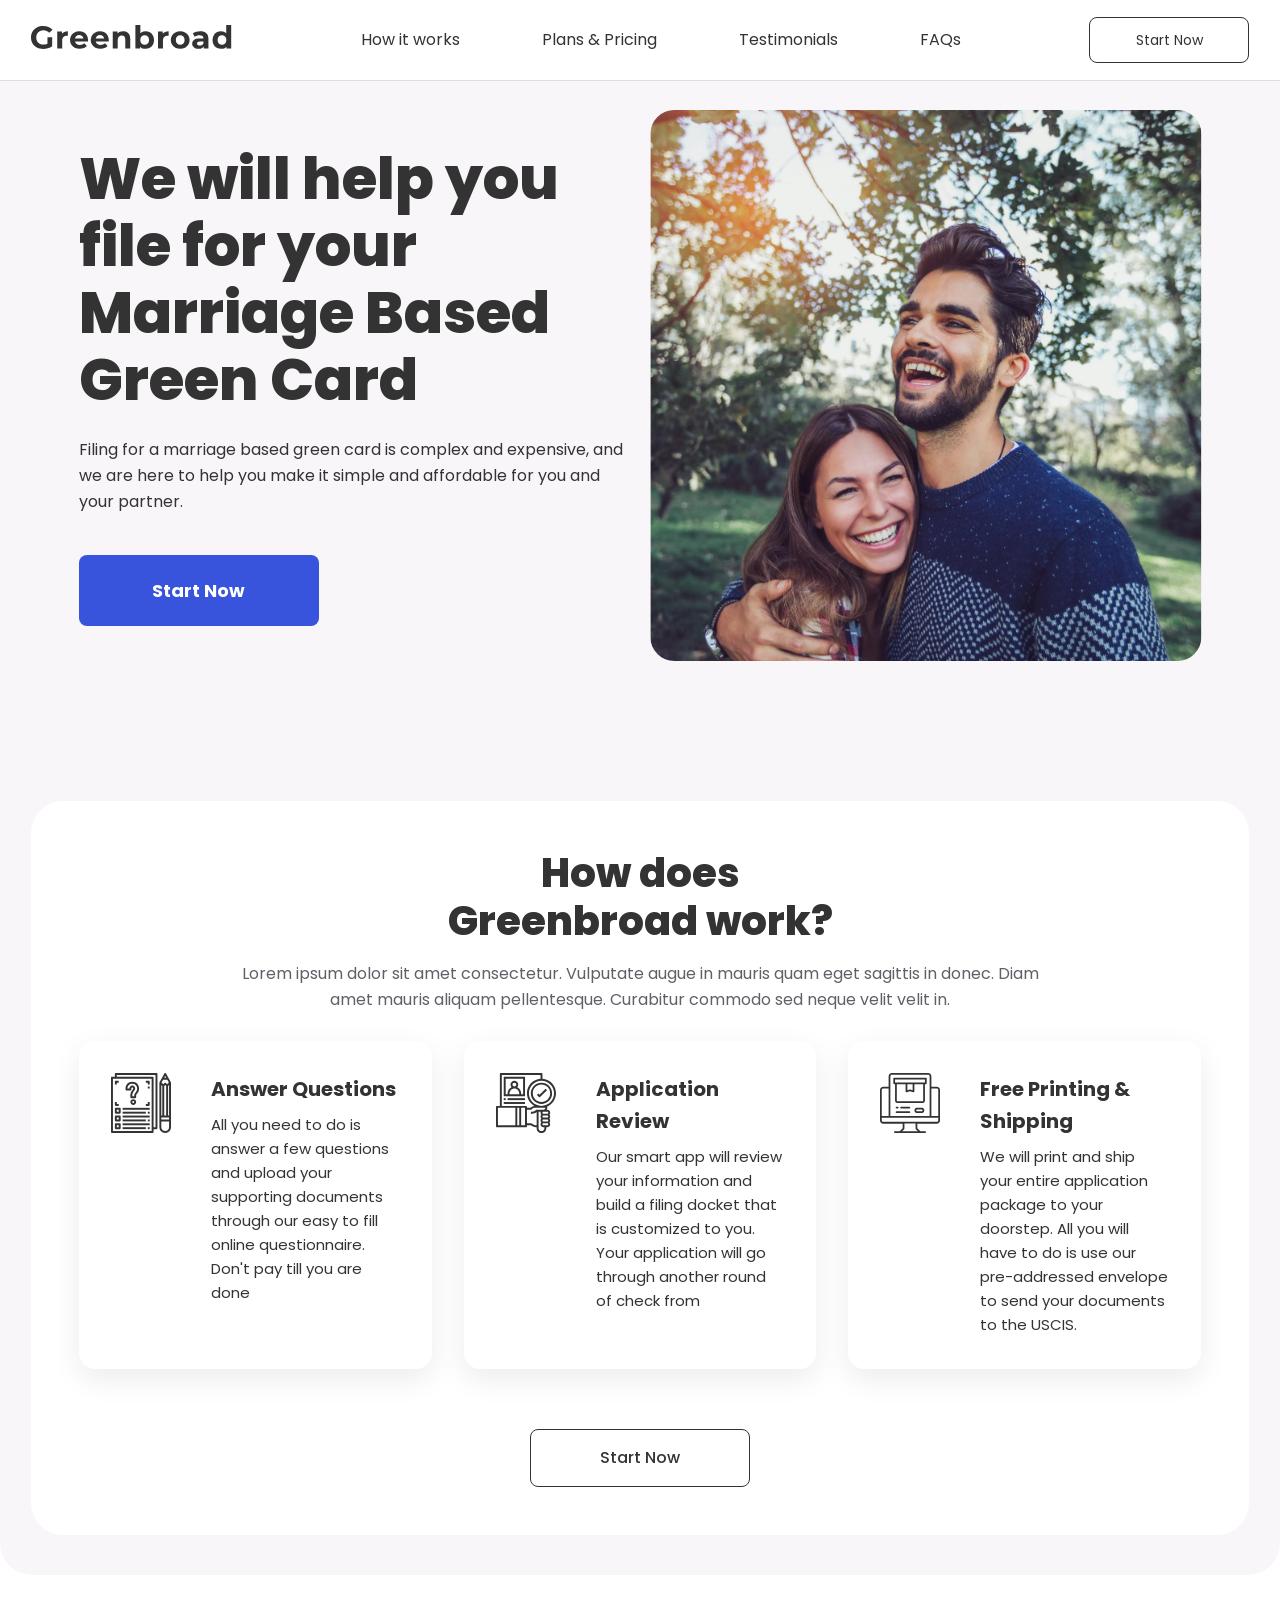
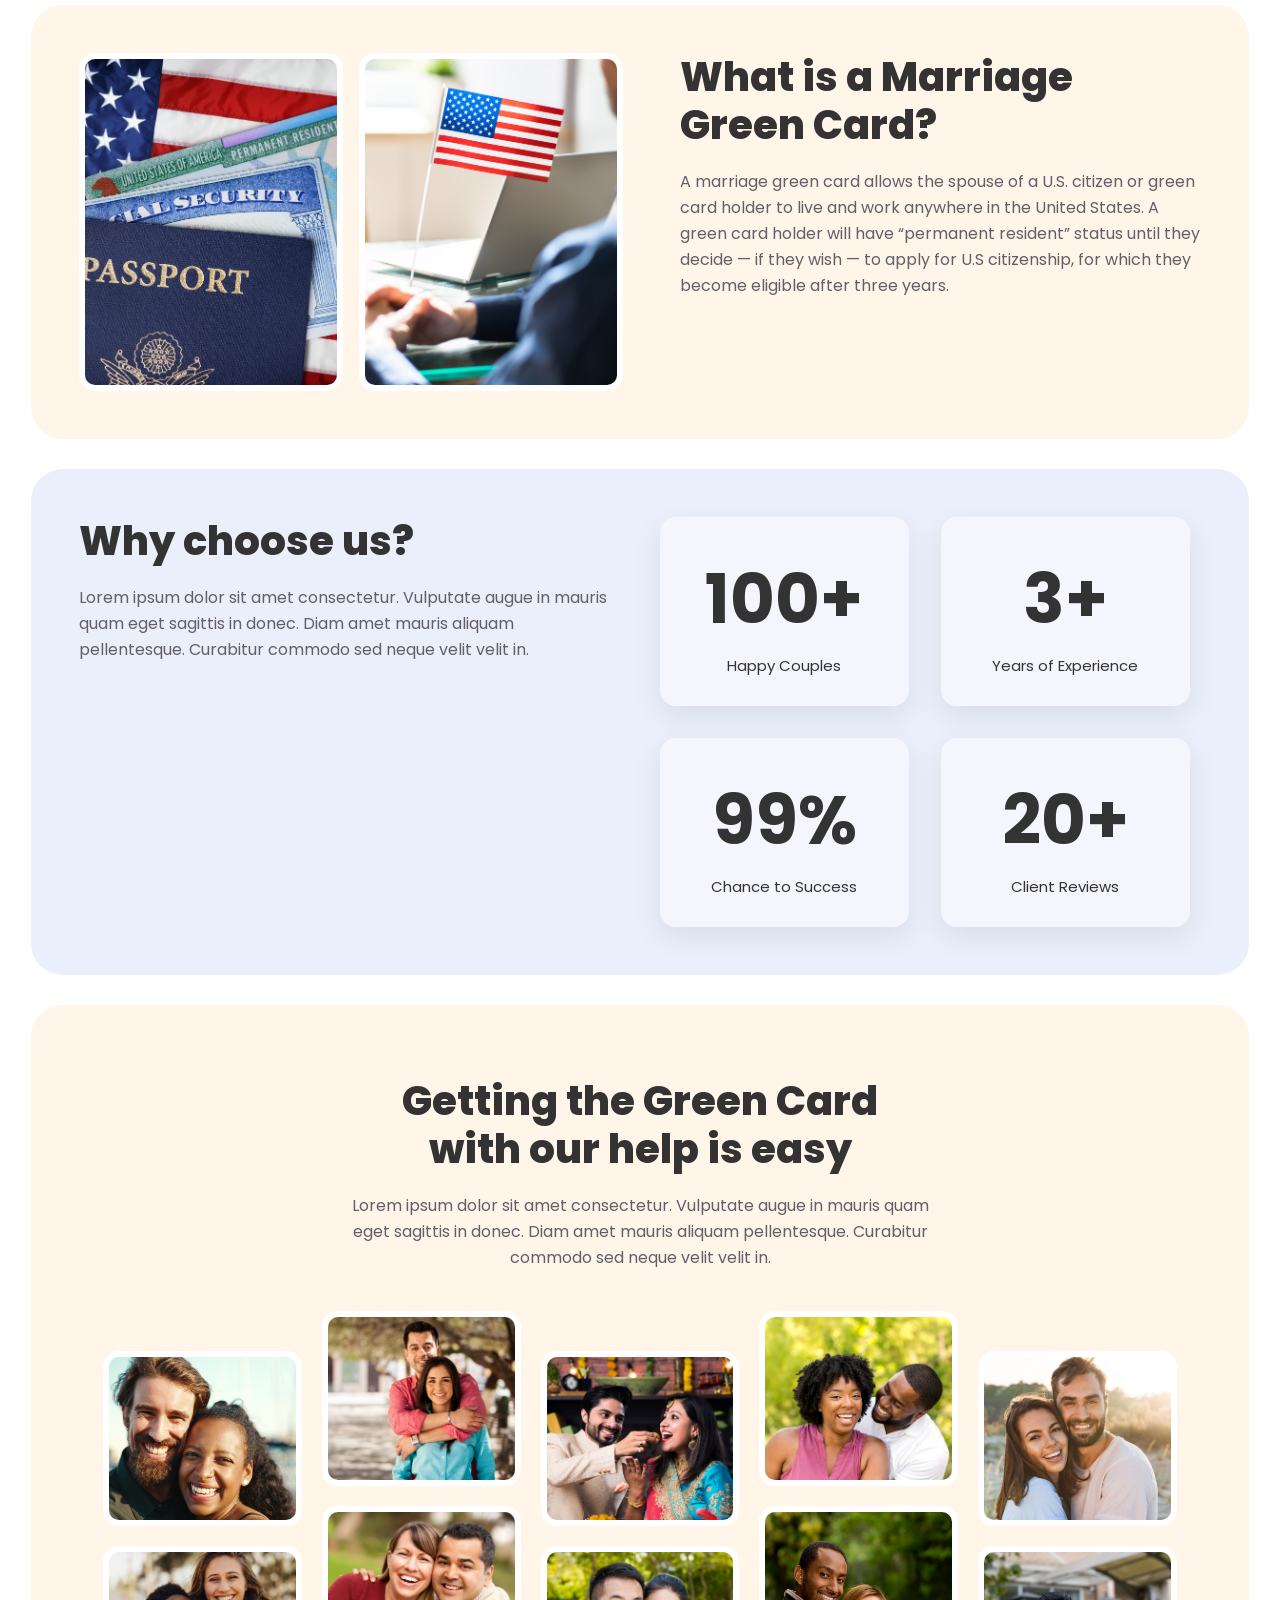
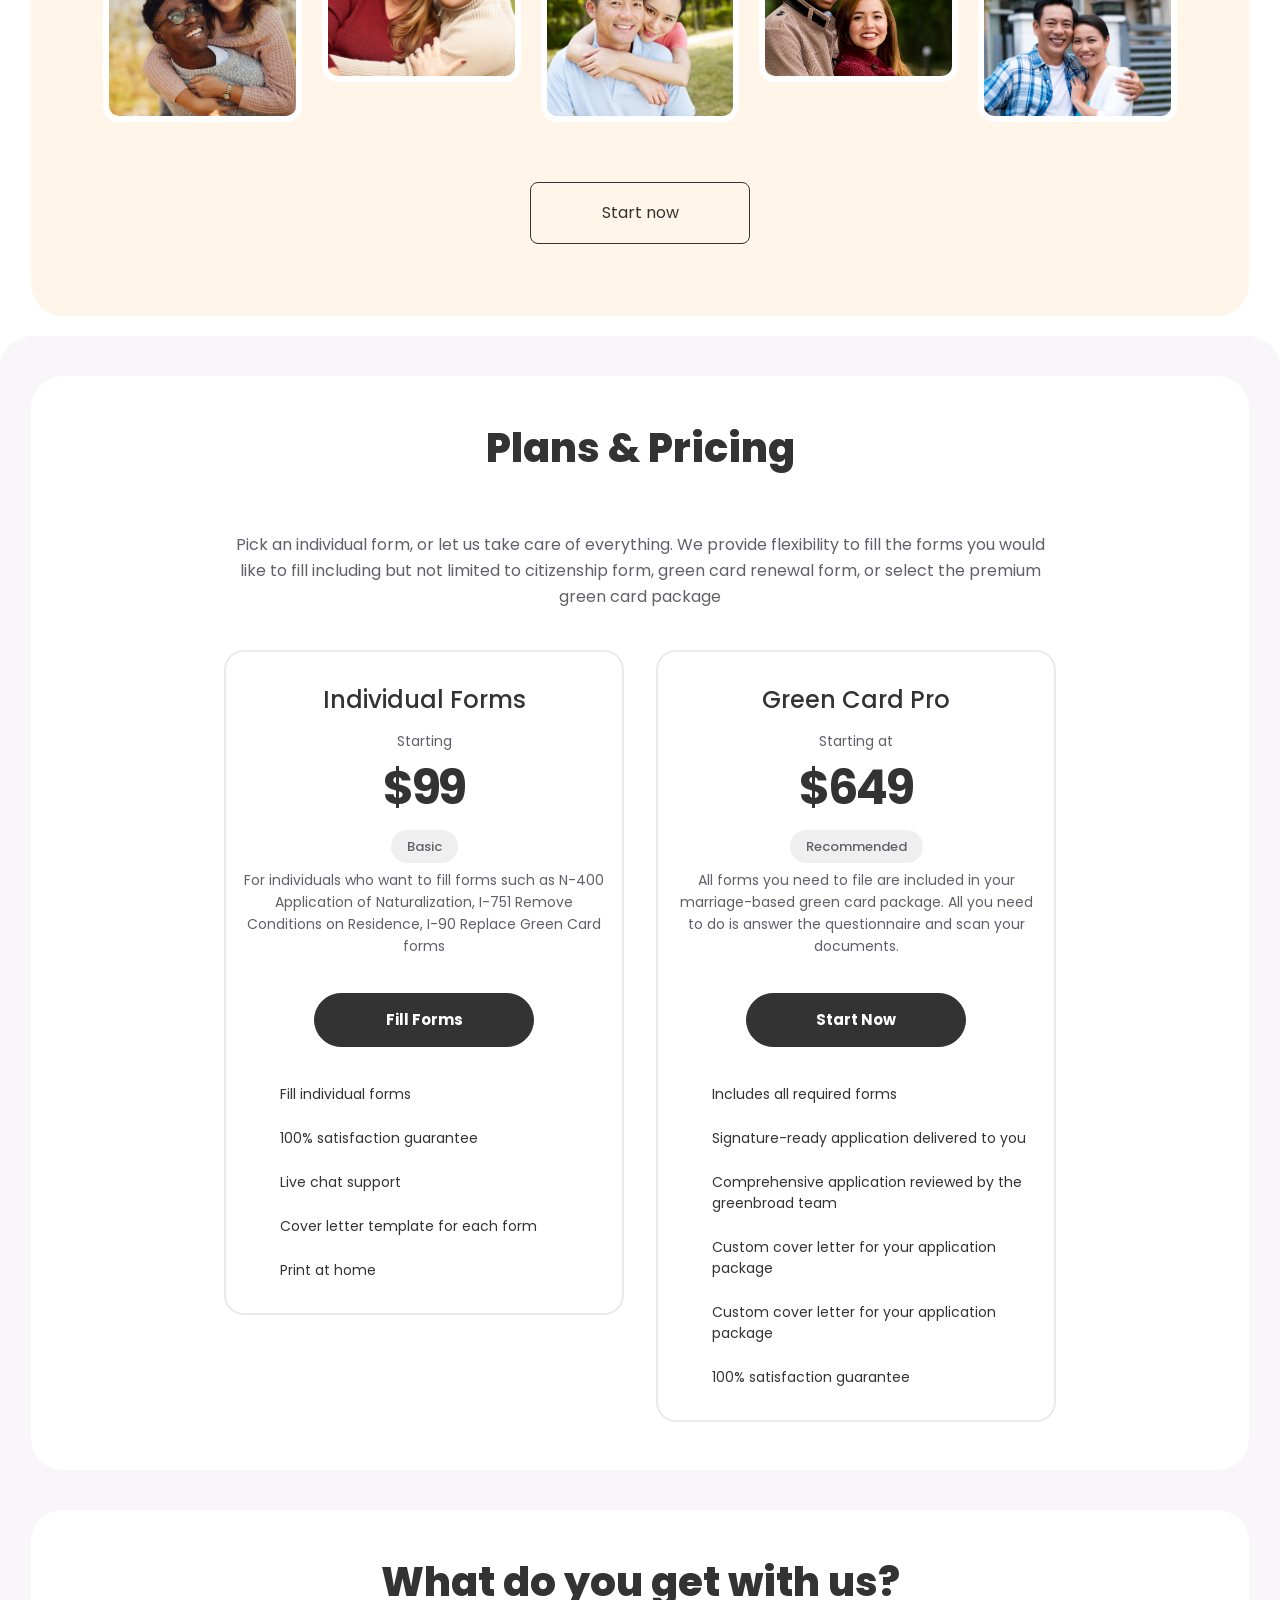
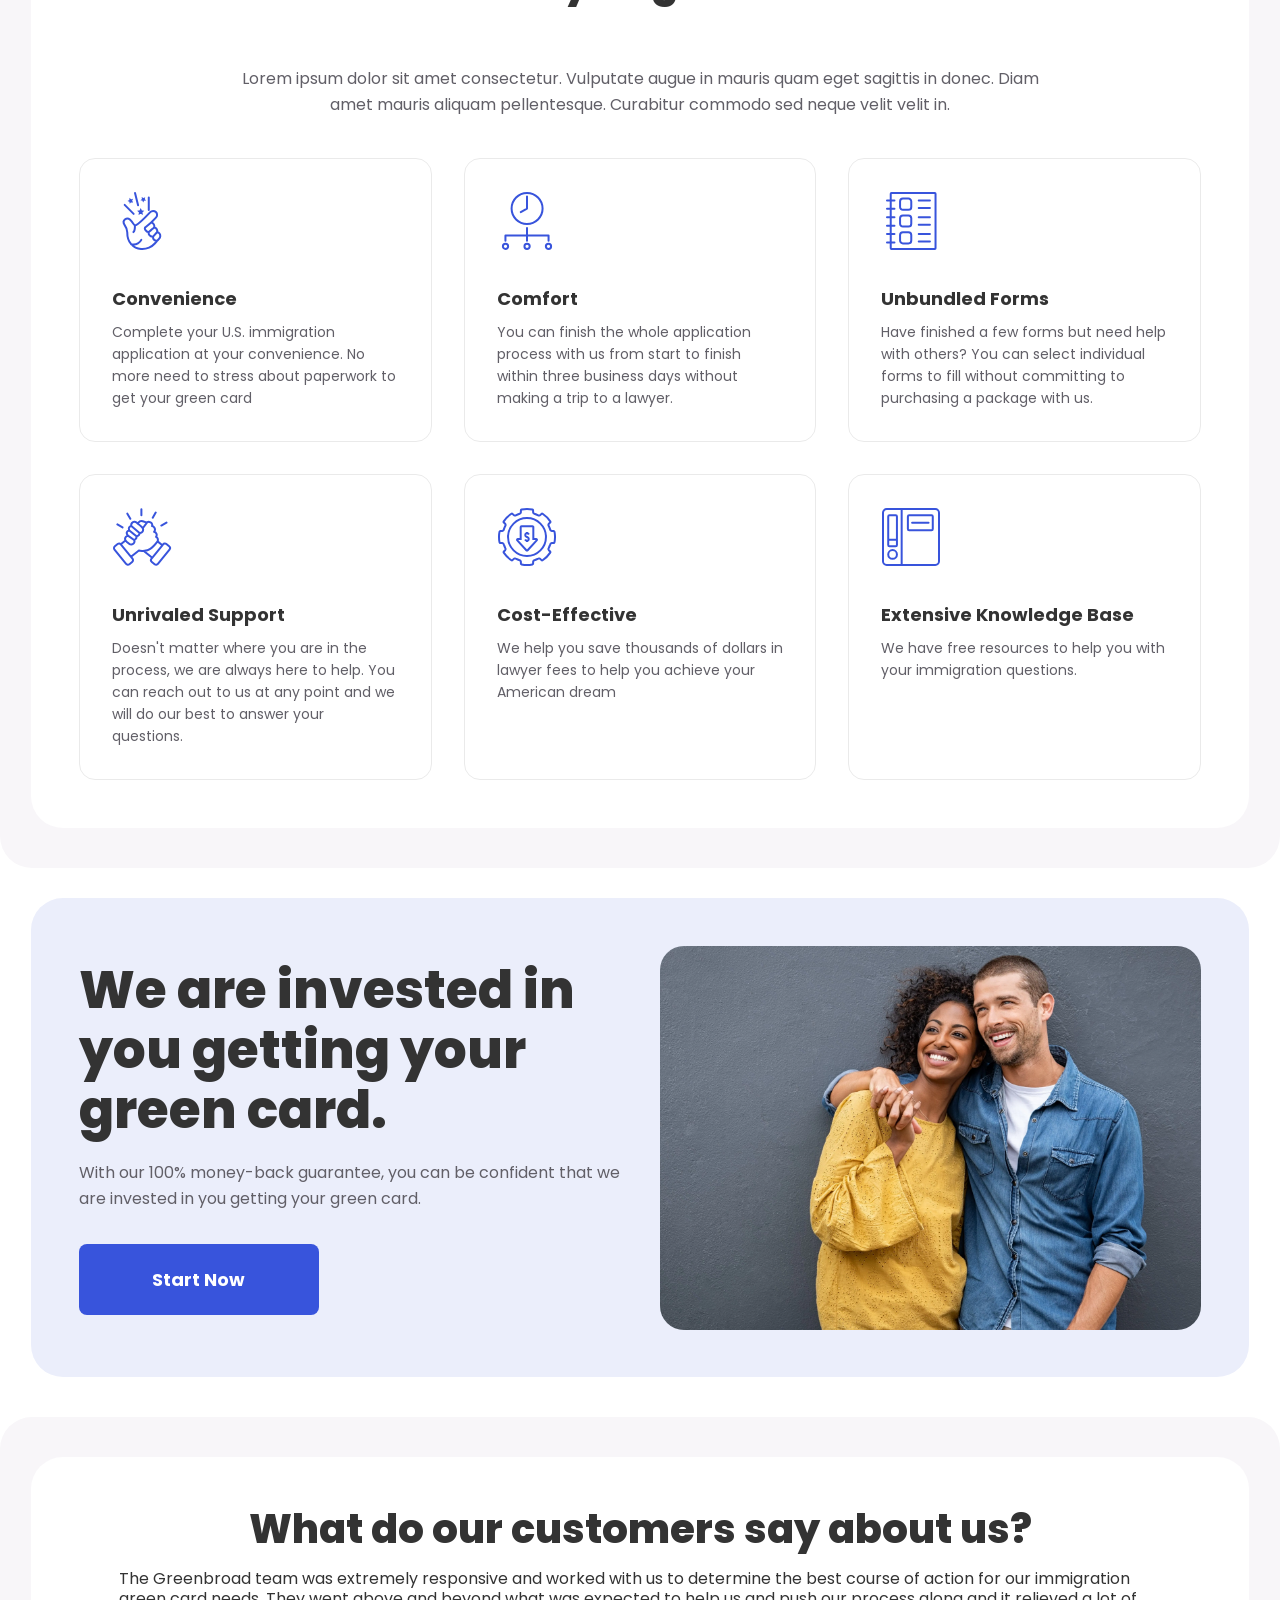
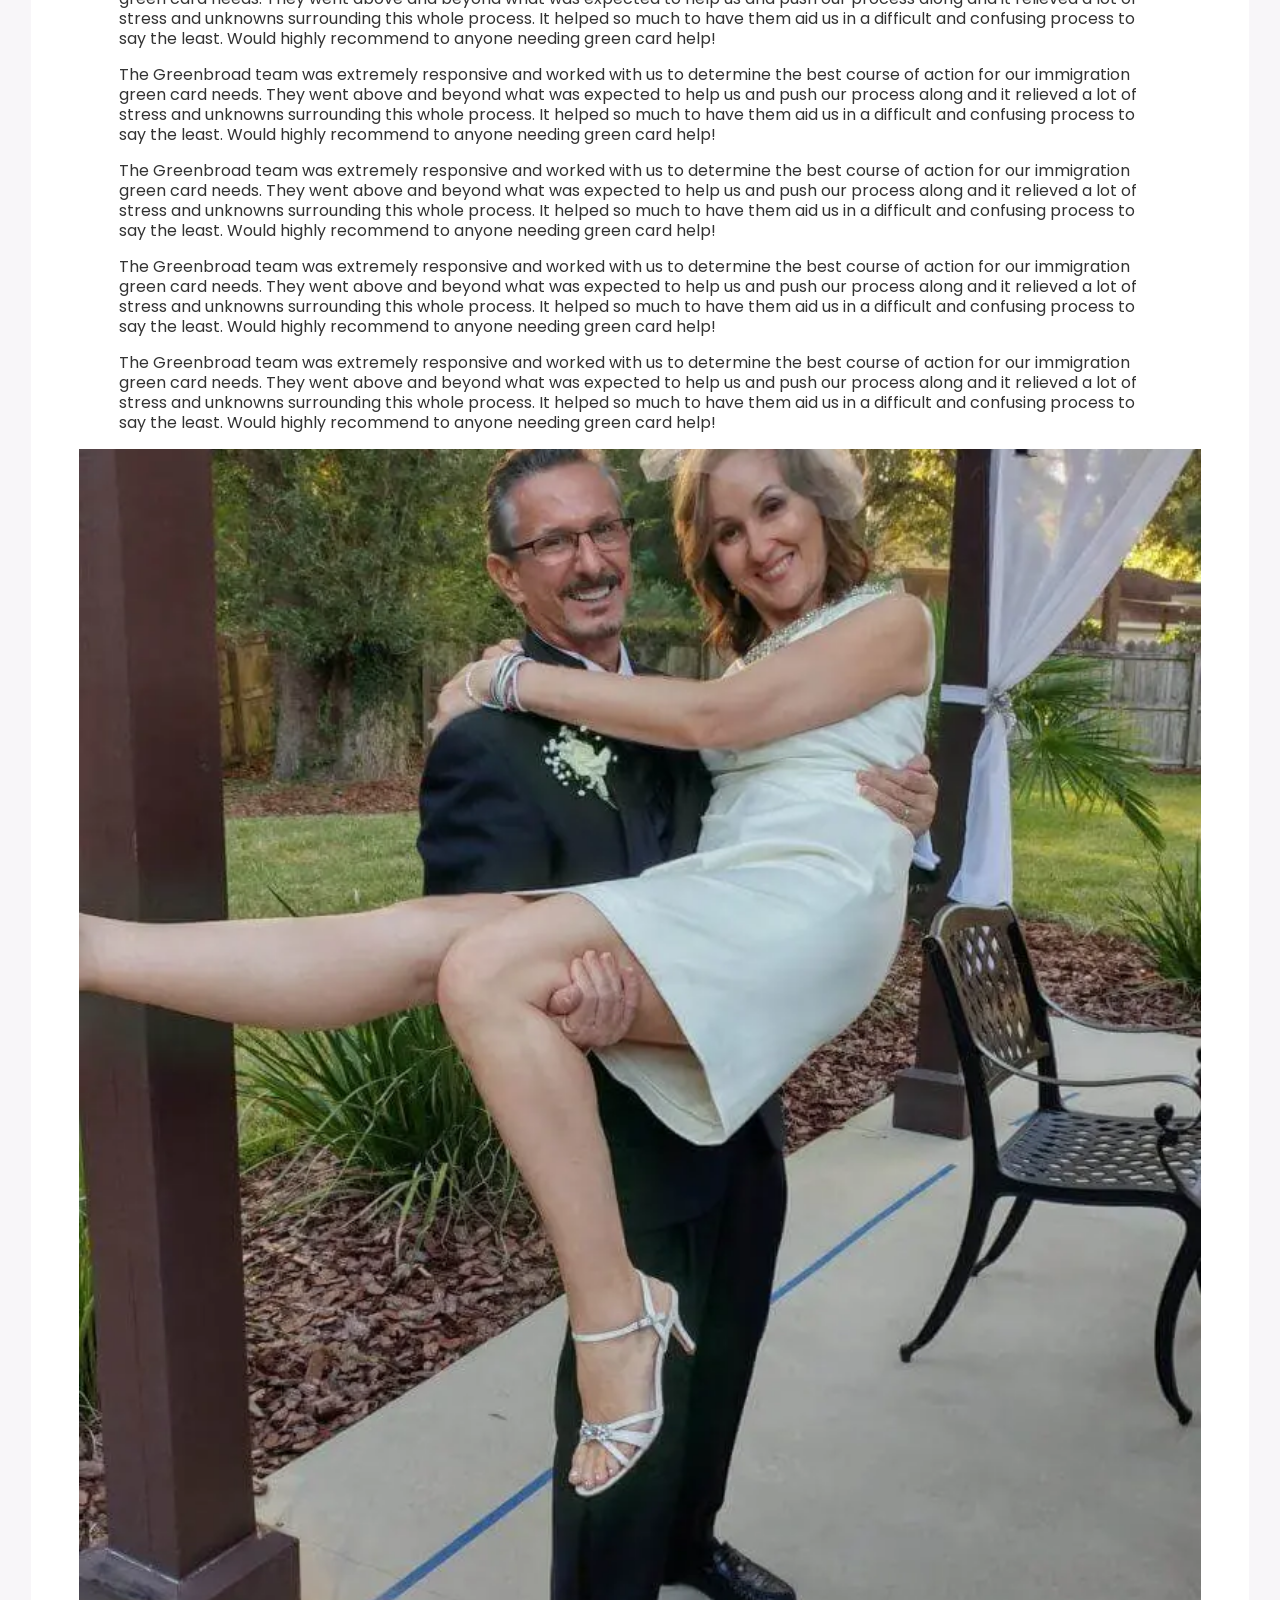
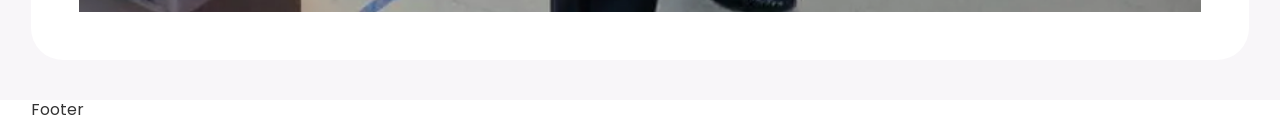
==== commit a2e6b44b: "finished 3 sections" ====
--- a/docs/index.html
+++ b/docs/index.html
@@ -324,6 +324,269 @@
 					</div>
 				</div>
 			</section>
+			<section class="plans">
+				<div class="plans__container">
+					<div class="plans__inner">
+						<h2 class="plans__title">
+							Plans & Pricing
+						</h2>
+						<p class="plans__text">
+							Pick an individual form, or let us take care of everything. We provide flexibility to fill the forms you would like to fill including but not limited to citizenship form, green card renewal form, or select the premium green card package
+						</p>
+						<div class="plans__cards">
+							<div class="plans__card card">
+								<div class="card__content">
+									<h4 class="card__title">
+										Individual Forms
+									</h4>
+									<p class="card__subtitle">
+										Starting
+									</p>
+									<p class="card__price">
+										$99
+									</p>
+									<div class="card__lvl">
+										<span>
+											Basic
+										</span>
+									</div>
+									<p class="card__text">
+										For individuals who want to fill forms such as N-400 Application of Naturalization, I-751 Remove Conditions on Residence, I-90 Replace Green Card forms
+									</p>
+									<a href="#" class="card__btn">
+										Fill Forms
+									</a>
+									<ul class="card__list">
+										<li class="card__item">
+											Fill individual forms
+										</li>
+										<li class="card__item">
+											100% satisfaction guarantee
+										</li>
+										<li class="card__item">
+											Live chat support
+										</li>
+										<li class="card__item">
+											Cover letter template for each form
+										</li>
+										<li class="card__item">
+											Print at home
+										</li>
+									</ul>
+								</div>
+							</div>
+							<div class="plans__card card">
+								<div class="card__content">
+									<h4 class="card__title">
+										Green Card Pro
+									</h4>
+									<p class="card__subtitle">
+										Starting at
+									</p>
+									<p class="card__price">
+										$649
+									</p>
+									<div class="card__lvl">
+										<span>
+											Recommended
+										</span>
+									</div>
+									<p class="card__text">
+										All forms you need to file are included in your marriage-based green card package. All you need to do is answer the questionnaire and scan your documents.
+									</p>
+									<a href="#" class="card__btn">
+										Start Now
+									</a>
+									<ul class="card__list">
+										<li class="card__item">
+											Includes all required forms
+										</li>
+										<li class="card__item">
+											Signature-ready application delivered to you
+										</li>
+										<li class="card__item">
+											Comprehensive application reviewed by the greenbroad team
+										</li>
+										<li class="card__item">
+											Custom cover letter for your application package
+										</li>
+										<li class="card__item">
+											Custom cover letter for your application package
+										</li>
+										<li class="card__item">
+											100% satisfaction guarantee
+										</li>
+									</ul>
+								</div>
+							</div>
+						</div>
+					</div>
+				</div>
+			</section>
+			<section class="pref">
+				<div class="pref__container">
+					<div class="pref__inner">
+						<h2 class="pref__title">
+							What do you get with us?
+						</h2>
+						<p class="pref__text">
+							Lorem ipsum dolor sit amet consectetur. Vulputate augue in mauris quam eget sagittis in donec. Diam amet mauris aliquam pellentesque. Curabitur commodo sed neque velit velit in.
+						</p>
+						<div class="pref__list">
+							<div class="pref__item">
+								<svg width="60" height="60" viewBox="0 0 60 60" fill="none" xmlns="http://www.w3.org/2000/svg">
+									<path d="M45.1761 41.0108C46.1089 41.2119 46.9378 41.7428 47.5105 42.5057C48.0835 43.2686 48.3621 44.2127 48.2949 45.1647C48.2277 46.1162 47.8191 47.0119 47.1449 47.6869L45.723 49.2576L45.675 49.3146L45.1761 49.8045M45.1761 41.0108C45.4527 40.0057 45.275 38.9299 44.6902 38.0674C44.105 37.2046 43.1714 36.6412 42.1355 36.5265M45.1761 41.0108L41.0755 45.6131M42.1355 36.5265C42.2777 36.1335 42.3515 35.7194 42.3543 35.3015C42.3566 34.389 42.0422 33.5042 41.4644 32.798C40.8867 32.0918 40.0817 31.6082 39.1868 31.4296M42.1355 36.5265C41.0472 37.4725 36.8318 41.0108 36.8318 41.0108M39.1868 31.4296L43.9336 26.6652C44.6859 25.9156 45.1055 24.8949 45.0977 23.8324C45.0903 22.7703 44.6559 21.7558 43.893 21.0168C43.1301 20.2782 42.102 19.8766 41.0403 19.9031C39.9783 19.9293 38.9716 20.3813 38.2463 21.157C33.0443 26.709 26.5784 33.0269 24.0275 34.0629C23.554 34.2578 23.1949 34.3424 22.8882 34.3063M39.1868 31.4296L33.5082 36.1807C32.5307 36.8616 32.5698 38.0799 33.8434 39.5322C35.1169 40.9845 36.3663 41.1231 36.8318 41.0108M21.4279 41.1035C22.0045 40.5713 23.1037 38.4668 22.8882 34.3063M29.3007 48.8855C28.2299 51.0168 24.7007 54.8626 19.15 53.1951M22.8882 34.3063C22.2314 34.229 21.8151 33.5983 21.0306 32.3129C20.2314 30.8356 19.1701 29.5164 17.8982 28.4192C16.3845 27.1899 14.6038 27.1547 13.1295 28.3231C11.4627 29.6398 11.2226 31.9071 12.5479 33.8145C15.2956 37.7519 15.2737 39.5281 15.2561 41.2519C15.1984 46.7637 16.8465 50.6002 19.15 53.1951M19.15 53.1951C22.0828 56.499 26.078 57.79 28.967 57.9637C29.3607 57.9856 29.7412 57.9988 30.122 57.9988C32.5072 58.027 34.8712 57.5492 37.0583 56.5965C39.2453 55.6442 41.2055 54.2388 42.8094 52.4732L45.1761 49.8045M41.0755 45.6131C40.919 46.723 41.2195 47.9602 42.0012 48.7384C42.7208 49.4548 44.3053 49.8798 45.1761 49.8045M41.0755 45.6131C39.8751 45.7231 38.34 45.2577 37.3904 44.1405C36.2627 42.8139 36.8318 41.0108 36.8318 41.0108M12.679 13.8647L21.6433 22.8334M36.7767 6.46281V19.0057M23.0172 2L26.0797 14.1971M28.2695 20.2552L27.2911 20.3967L27.9994 21.0874L27.8312 22.0612L28.7054 21.6008L29.5797 22.0612L29.4115 21.0874L30.1198 20.3967L29.1414 20.2552L28.7054 19.3699L28.2695 20.2552ZM31.0882 8.83274L31.287 9.28021L31.5225 8.84892L32.0098 8.79884L31.6728 8.4426L31.7758 7.96252L31.3325 8.17311L30.9072 7.92729L30.9704 8.41457L30.6053 8.74281L31.0882 8.83274ZM18.7169 9.36678L18.3125 8.9825L18.2522 9.53783L17.7605 9.80463L18.2706 10.0328L18.3729 10.5832L18.7472 10.167L19.3025 10.2409L19.0222 9.75593L19.2638 9.25257L18.7169 9.36678Z" stroke="#3854DC" stroke-width="2" stroke-linecap="round"/>
+								</svg>
+								<p class="pref__item-title">
+									Convenience
+								</p>
+								<p class="pref__item-text">
+									Complete your U.S. immigration application at your convenience. No more need to stress about paperwork to get your green card
+								</p>
+							</div>
+							<div class="pref__item">
+								<svg width="60" height="60" viewBox="0 0 60 60" fill="none" xmlns="http://www.w3.org/2000/svg">
+<path d="M30.0001 5.44301V17.585L23.7831 21.1016M30 37.1196V44.4075M30 49.7958V44.4075M30 44.4075H8.43381V49.7958M30 44.4075H51.5663V49.7958M11.1522 55.2816C11.1522 56.7316 9.8834 58 8.43381 58C6.98382 58 5.89673 56.7312 5.89673 55.2816C5.89673 53.8317 6.98422 52.7446 8.43381 52.7446C9.8838 52.7446 11.1522 53.8321 11.1522 55.2816ZM30.0001 2.00003C38.518 2.00003 45.5859 8.88668 45.5859 17.5859C45.5859 26.1039 38.518 32.9908 30.0001 32.9908C21.4821 32.9908 14.5952 26.1042 14.5952 17.5859C14.5952 8.88678 21.4818 2.00003 30.0001 2.00003ZM54.1034 55.2811C54.1034 56.7311 53.0159 57.9995 51.5663 57.9995C50.1163 57.9995 48.8479 56.7307 48.8479 55.2811C48.8479 53.8312 50.1167 52.7441 51.5663 52.7441C53.0163 52.7441 54.1034 53.8316 54.1034 55.2811ZM32.7183 55.2811C32.7183 56.7311 31.4495 57.9995 30 57.9995C28.55 57.9995 27.4629 56.7307 27.4629 55.2811C27.4629 53.8312 28.5504 52.7441 30 52.7441C31.4499 52.7441 32.7183 53.8316 32.7183 55.2811Z" stroke="#3854DC" stroke-width="2" stroke-linecap="round" stroke-linejoin="round"/>
+								</svg>
+								<p class="pref__item-title">
+									Comfort
+								</p>
+								<p class="pref__item-text">
+									You can finish the whole application process with us from start to finish within three business days without making a trip to a lawyer.
+								</p>
+							</div>
+							<div class="pref__item">
+								<svg width="60" height="60" viewBox="0 0 60 60" fill="none" xmlns="http://www.w3.org/2000/svg">
+									<path d="M6 9.46667H13.4667M6 17.8667H13.4667M6 26.2667H13.4667M6 34.6667H13.4667M6 43.0667H13.4667M6 51.4667H13.4667M37.7333 9.46667H48.9333M37.7333 16.9333H48.9333M37.7333 26.2667H48.9333M37.7333 33.7333H48.9333M37.7333 43.0667H48.9333M37.7333 50.5333H48.9333M9.73333 57.2998C9.73333 57.6865 10.0516 58 10.4454 58H53.8213C54.2145 58 54.5333 57.6865 54.5333 57.2998V2.70019C54.5333 2.31347 54.215 2 53.8213 2H10.4454C10.0521 2 9.73333 2.31347 9.73333 2.70019V57.2998ZM21.9298 18.8H27.4035C28.9827 18.8 30.2667 17.5154 30.2667 15.9368V10.4632C30.2667 8.88444 28.9821 7.6 27.4035 7.6H21.9298C20.3506 7.6 19.0667 8.88457 19.0667 10.4632V15.9368C19.0662 17.5156 20.3507 18.8 21.9298 18.8ZM21.9298 35.6H27.4035C28.9827 35.6 30.2667 34.3154 30.2667 32.7368V27.2632C30.2667 25.6844 28.9821 24.4 27.4035 24.4H21.9298C20.3506 24.4 19.0667 25.6846 19.0667 27.2632V32.7368C19.0662 34.3156 20.3507 35.6 21.9298 35.6ZM21.9298 52.4H27.4035C28.9827 52.4 30.2667 51.1154 30.2667 49.5368V44.0632C30.2667 42.4844 28.9821 41.2 27.4035 41.2H21.9298C20.3506 41.2 19.0667 42.4846 19.0667 44.0632V49.5368C19.0662 51.1156 20.3507 52.4 21.9298 52.4Z" stroke="#3854DC" stroke-width="2" stroke-linecap="round" stroke-linejoin="round"/>
+								</svg>
+								<p class="pref__item-title">
+									Unbundled Forms
+								</p>
+								<p class="pref__item-text">
+									Have finished a few forms but need help with others? You can select individual forms to fill without committing to purchasing a package with us.
+								</p>
+							</div>
+							<div class="pref__item">
+								<svg width="60" height="60" viewBox="0 0 60 60" fill="none" xmlns="http://www.w3.org/2000/svg">
+									<path d="M50.3678 38.3127L51.0828 37.4355C51.9013 36.4318 53.3843 36.2809 54.3881 37.0998L57.1358 39.3404C58.1391 40.1584 58.2911 41.6406 57.4744 42.6439L45.9158 56.82C45.5204 57.3049 44.9581 57.6072 44.3327 57.6707C44.2514 57.6794 44.1701 57.6833 44.0892 57.6833C43.5504 57.6833 43.0324 57.4997 42.6105 57.1557L39.8619 54.9152C38.8586 54.0971 38.7082 52.6141 39.5262 51.6108L40.1999 50.7845M50.3678 38.3127L45.5644 34.3729M50.3678 38.3127L40.1999 50.7845M45.5644 34.3729C45.7431 33.9968 45.8584 33.5849 45.8927 33.1552C45.9658 32.2506 45.6879 31.3482 45.1312 30.6798C44.8429 30.3336 44.4893 30.0544 44.0966 29.8535C44.7189 28.8393 44.822 27.5677 44.3923 26.6718C43.8095 25.4554 42.8515 25.0057 42.0913 24.8104C42.8858 23.6809 43.6243 22.0519 42.1587 20.2909C41.5881 19.6051 40.8252 19.1998 40.032 19.0923C40.3782 18.086 40.3073 16.9866 39.558 16.0476C39.0465 15.407 38.2345 14.9864 37.3295 14.8943C36.4249 14.8025 35.566 15.0478 34.905 15.5819M45.5644 34.3729C38.7027 43.5196 35.1288 43.4064 31.8264 43.9158M34.905 15.5819L30.78 14.2155C29.6502 13.8419 28.6368 13.8936 27.7657 14.3707C26.9603 14.8121 26.3223 15.5984 25.8609 16.7153M34.905 15.5819L30.7835 21.2204M25.8609 16.7153L24.5332 15.5937C23.8717 15.0344 23.0284 14.7661 22.1612 14.8405C21.2936 14.9135 20.5077 15.3184 19.9485 15.9799C19.3901 16.6413 19.1222 17.4838 19.1952 18.3509C19.2157 18.5919 19.2639 18.8263 19.334 19.0516M25.8609 16.7153C27.2081 17.6909 30.0786 19.9578 30.7835 21.2204M19.334 19.0516C18.5577 19.1711 17.8592 19.5578 17.3504 20.1636C16.5189 21.1521 16.8529 22.3958 17.3504 23.5048M19.334 19.0516L27.5618 25.9012M17.3504 23.5048C16.7098 23.6736 16.1909 23.5048 15.2312 24.65C14.207 25.8721 14.9282 27.3799 15.9098 28.5728M17.3504 23.5048L24.4931 29.3256M15.9098 28.5728C15.3887 28.765 14.2314 29.349 13.8651 29.7874C12.994 30.8307 12.8866 32.2728 13.4807 33.4162M15.9098 28.5728L22.1294 32.9635M13.4807 33.4162L8.7969 37.3159M13.4807 33.4162L14.6024 34.6914L17.1147 36.8467C17.704 37.3525 18.4382 37.6235 19.2057 37.6235C19.2961 37.6235 19.387 37.6196 19.4779 37.6122C20.3438 37.5404 21.127 37.1338 21.6841 36.4671C22.5239 35.4612 22.6531 34.0851 22.1294 32.9635M8.7969 37.3159C7.96016 36.4291 6.57023 36.3178 5.61221 37.0997L2.86361 39.3403C1.86031 40.1583 1.70897 41.6409 2.52787 42.6447L14.0865 56.8196C14.4814 57.3046 15.0442 57.6072 15.6696 57.6703C15.7509 57.6786 15.8322 57.6829 15.9131 57.6829C16.4519 57.6829 16.9699 57.4998 17.3908 57.1562L20.1394 54.9157C21.1427 54.0976 21.2945 52.6146 20.4756 51.6113L19.0217 49.8282M8.7969 37.3159L19.0217 49.8282M19.0217 49.8282L26.899 43.5196C27.3034 43.5635 27.7001 43.6113 28.088 43.6583C29.3631 43.8123 30.6074 43.9597 31.8264 43.9158M31.8264 43.9158L40.1999 50.7845M22.1294 32.9635C22.7687 32.7944 23.3393 32.4369 23.773 31.9194C24.3979 31.1731 24.6288 30.2238 24.4931 29.3256M24.4931 29.3256C24.5275 29.3239 24.5619 29.3243 24.5962 29.3213C25.4634 29.2482 26.2484 28.8429 26.806 28.1792C27.3609 27.5199 27.6057 26.7015 27.5618 25.9012M27.5618 25.9012C27.6649 25.9108 27.7662 25.9278 27.8702 25.9278C27.9632 25.9278 28.0567 25.9238 28.1502 25.9164C29.0178 25.8434 29.8037 25.4385 30.3621 24.7771C30.9205 24.1156 31.1893 23.2732 31.1158 22.4051C31.0801 21.9854 30.9657 21.5858 30.7835 21.2204M29.3923 2.31665V8.23738M15.3629 6.65002L18.3228 11.7774M5.37945 17.4172L10.5068 20.3771M49.3472 18.5218L54.4746 15.561M43.7071 5.57853L40.7467 10.7059" stroke="#3854DC" stroke-width="2" stroke-linecap="round" stroke-linejoin="round"/>
+								</svg>
+								<p class="pref__item-title">
+									Unrivaled Support
+								</p>
+								<p class="pref__item-text">
+									Doesn't matter where you are in the process, we are always here to help. You can reach out to us at any point and we will do our best to answer your questions.
+								</p>
+							</div>
+							<div class="pref__item">
+								<svg width="60" height="60" viewBox="0 0 60 60" fill="none" xmlns="http://www.w3.org/2000/svg">
+									<path d="M31.9256 27.5531L31.6914 27.1474C31.3333 26.5271 30.6693 26.1936 30 26.2272M28.0746 32.4472L28.3088 32.8529C28.6669 33.4731 29.3308 33.8067 30 33.7731M30 35.0001V33.7731M30 33.7731C30.2827 33.7589 30.5663 33.6792 30.8283 33.528C32.1825 32.7461 32.0104 30.7396 30.5428 30.1997L30 30.0001L29.4574 29.8005C27.9898 29.2607 27.8177 27.2541 29.1719 26.4723C29.4338 26.3211 29.7174 26.2414 30 26.2272M30 26.2272V25.0001M56.5847 23.8789H54.8253C54.4596 23.8676 54.1067 23.7398 53.8184 23.5144C53.5301 23.289 53.3212 22.9772 53.222 22.6252C52.8018 21.3066 52.2704 20.0259 51.6325 18.7981C51.4526 18.4787 51.3796 18.1097 51.424 17.746C51.4688 17.3819 51.628 17.0416 51.8797 16.7746L53.1309 15.5229C53.4366 15.2173 53.483 14.7382 53.2414 14.3798C51.2179 11.3696 48.6291 8.78075 45.6189 6.75764C45.2604 6.5161 44.7813 6.56247 44.4757 6.86813L43.224 8.11939C42.9571 8.37061 42.6167 8.5303 42.2526 8.57465C41.8889 8.61901 41.5199 8.54602 41.2006 8.36658C39.9724 7.72865 38.692 7.19677 37.3734 6.77704C37.0214 6.67784 36.7097 6.46896 36.4843 6.18065C36.2589 5.89233 36.1314 5.53949 36.1201 5.17375V3.41439C36.1201 2.98251 35.8141 2.61072 35.3903 2.52806C31.8312 1.824 28.169 1.824 24.6099 2.52806C24.1861 2.61073 23.88 2.98251 23.88 3.41439V5.17375C23.8687 5.53949 23.7413 5.89232 23.5159 6.18065C23.2905 6.46897 22.9788 6.67784 22.6268 6.77704C21.3078 7.19682 20.0274 7.7287 18.7992 8.36658C18.4794 8.54603 18.1108 8.61901 17.7472 8.57465C17.383 8.5303 17.0427 8.37061 16.7757 8.11939L15.5245 6.86813C15.2188 6.56247 14.7398 6.51609 14.3813 6.75764C11.3711 8.78075 8.7823 11.3696 6.75877 14.3798C6.51723 14.7383 6.5636 15.2173 6.86926 15.5229L8.12052 16.775C8.37214 17.042 8.53143 17.3823 8.57619 17.7464C8.62054 18.1102 8.54756 18.4791 8.36771 18.7985C7.72978 20.0264 7.1979 21.3067 6.77817 22.6252C6.67897 22.9773 6.47009 23.289 6.18178 23.5144C5.89346 23.7398 5.54062 23.8676 5.17488 23.8789H3.41552C2.98364 23.8789 2.61185 24.185 2.52919 24.6088C1.8223 28.1674 1.8223 31.8305 2.52919 35.3891C2.61186 35.8129 2.98364 36.119 3.41552 36.119H5.17488C5.54062 36.1303 5.89345 36.2577 6.18178 36.4831C6.4701 36.7085 6.67897 37.0202 6.77817 37.3723C7.19795 38.6908 7.72983 39.9712 8.36771 41.199C8.54756 41.5188 8.62054 41.8874 8.57619 42.2515C8.53143 42.6156 8.37214 42.9563 8.12052 43.2233L6.86926 44.4745C6.5636 44.7802 6.51722 45.2593 6.75877 45.6177C8.78188 48.6279 11.3707 51.2167 14.3809 53.2403C14.7394 53.4814 15.2184 53.435 15.5241 53.1298L16.7762 51.8785C17.0431 51.6269 17.3834 51.4672 17.7476 51.4228C18.1113 51.3785 18.4803 51.4515 18.7996 51.6309C20.0275 52.2693 21.3078 52.8011 22.6268 53.2209C22.9788 53.3201 23.2905 53.529 23.5159 53.8173C23.7413 54.1056 23.8688 54.4584 23.88 54.8242V56.5835C23.88 57.0154 24.1861 57.3872 24.6099 57.4699C28.1686 58.1767 31.8316 58.1767 35.3903 57.4699C35.8141 57.3872 36.1201 57.0154 36.1201 56.5835V54.8242C36.1314 54.4584 36.2589 54.1056 36.4843 53.8173C36.7097 53.5289 37.0214 53.3201 37.3734 53.2209C38.6924 52.8011 39.9728 52.2692 41.2006 51.6309C41.5204 51.4515 41.8889 51.3785 42.253 51.4228C42.6171 51.4676 42.9575 51.6269 43.2244 51.8785L44.4761 53.1298C44.7818 53.435 45.2608 53.4814 45.6193 53.2403C48.6295 51.2167 51.2183 48.6279 53.2414 45.6177C53.4829 45.2592 53.4366 44.7802 53.1309 44.4745L51.8797 43.2229C51.628 42.9559 51.4684 42.6156 51.424 42.2515C51.3796 41.8873 51.4526 41.5184 51.6325 41.199C52.2704 39.9711 52.8023 38.6908 53.222 37.3723C53.3212 37.0202 53.5301 36.7085 53.8184 36.4831C54.1067 36.2577 54.4596 36.1303 54.8253 36.119H56.5847C57.0165 36.119 57.3883 35.8129 57.471 35.3891C58.1779 31.8305 58.1779 28.1674 57.471 24.6088C57.3883 24.1849 57.0165 23.8789 56.5847 23.8789ZM39.0324 31.9041H36.3226V20.0636C36.3226 19.824 36.2274 19.5942 36.0581 19.4248C35.8887 19.2555 35.6588 19.1603 35.4193 19.1603H24.5801C24.0813 19.1603 23.6769 19.5648 23.6769 20.0636V31.9041H20.9671C20.6086 31.9041 20.2844 32.1158 20.14 32.4436C19.996 32.7719 20.0594 33.1542 20.3017 33.4183L29.3344 43.2567C29.5053 43.443 29.7469 43.549 29.9997 43.549C30.2526 43.549 30.4941 43.443 30.6651 43.2567L39.6977 33.4183C39.9401 33.1542 40.0034 32.7719 39.8594 32.4436C39.7151 32.1158 39.3909 31.9041 39.0324 31.9041ZM29.9997 11.0308C24.9689 11.0308 20.144 13.0292 16.587 16.5866C13.0296 20.1437 11.0311 24.9684 11.0311 29.9994C11.0311 35.0303 13.0296 39.8551 16.587 43.4121C20.144 46.9695 24.9688 48.968 29.9997 48.968C35.0307 48.968 39.8554 46.9695 43.4125 43.4121C46.9699 39.8551 48.9683 35.0303 48.9683 29.9994C48.9627 24.9705 46.9626 20.1489 43.4064 16.5928C39.8502 13.0366 35.0285 11.0365 29.9997 11.0308Z" stroke="#3854DC" stroke-width="2"/>
+								</svg>
+								<p class="pref__item-title">
+									Cost-Effective
+								</p>
+								<p class="pref__item-text">
+									We help you save thousands of dollars in lawyer fees to help you achieve your American dream
+								</p>
+							</div>
+							<div class="pref__item">
+								<svg width="60" height="60" viewBox="0 0 60 60" fill="none" xmlns="http://www.w3.org/2000/svg">
+									<path d="M31.1113 15.6887H47.5557M20.6669 2H54.2667C56.3201 2 57.9998 3.68021 57.9998 5.73353L58.0002 54.2665C58.0002 56.3199 56.32 58 54.2667 58H20.6669M20.6669 2H5.73377C3.68045 2 2.00024 3.6801 2.00024 5.73353V54.2665C2.00024 56.3198 3.68034 58 5.73377 58H20.6669M20.6669 2V58M7.22275 32.7598V9.46672C7.22275 8.78229 7.78261 8.22239 8.46707 8.22239H14.6892C15.3737 8.22239 15.9336 8.78226 15.9336 9.46672V32.7598M7.22275 32.7598V38.0887C7.22275 38.7732 7.78265 39.333 8.46707 39.333H14.6892C15.3737 39.333 15.9336 38.7731 15.9336 38.0887V32.7598M7.22275 32.7598H15.9336M11.5782 43.0663C9.15151 43.0663 7.22275 44.9951 7.22275 47.4217C7.22275 49.8484 9.15151 51.7772 11.5782 51.7772C14.0048 51.7772 15.9336 49.8484 15.9336 47.4217C15.9336 44.9951 14.0048 43.0663 11.5782 43.0663ZM50.5333 8.22217H28.1335C27.449 8.22217 26.8892 8.78207 26.8892 9.4665V21.9108C26.8892 22.5953 27.4491 23.1552 28.1335 23.1552H50.5333C51.2178 23.1552 51.7776 22.5953 51.7776 21.9108V9.4665C51.7776 8.78203 51.2177 8.22217 50.5333 8.22217Z" stroke="#3854DC" stroke-width="2" stroke-linecap="round"/>
+								</svg>
+								<p class="pref__item-title">
+									Extensive Knowledge Base
+								</p>
+								<p class="pref__item-text">
+									We have free resources to help you with your immigration questions.
+								</p>
+							</div>
+						</div>
+					</div>
+				</div>
+			</section>
+			<section class="invest">
+				<div class="invest__container">
+					<div class="invest__inner">
+						<div class="invest__pic image">
+							<picture>
+								<source type='image/webp' srcset='img/img2.webp'>
+								<img src='img/img2.jpg' alt='photo'>
+							</picture>
+						</div>
+						<div class="invest__content">
+							<h2 class="invest__title">
+								<span>We are invested</span> in you getting your green card.
+							</h2>
+							<p class="invest__text">
+								With our 100% money-back guarantee, you can be confident that we are invested in you getting your green card.
+							</p>
+							<a href="#" class="invest__btn hero__btn">
+								Start Now
+							</a>
+						</div>
+					</div>
+				</div>
+			</section>
+			<section class="reviews">
+				<div class="reviews__container">
+					<div class="reviews__inner">
+						<h2 class="reviews__title">
+							What do our customers say about us?
+						</h2>
+						<div class="slider">
+							<div class="slider__wrapper">
+								<div class="slider__slide">
+									<blockquote class="reviews__blockquote">
+										The Greenbroad team was extremely responsive and worked with us to determine the best course of action for our immigration green card needs. They went above and beyond what was expected to help us and push our process along and it relieved a lot of stress and unknowns surrounding this whole process. It helped so much to have them aid us in a difficult and confusing process to say the least. Would highly recommend to anyone needing green card help!
+									</blockquote>
+								</div>
+								<div class="slider__slide">
+									<blockquote class="reviews__blockquote">
+										The Greenbroad team was extremely responsive and worked with us to determine the best course of action for our immigration green card needs. They went above and beyond what was expected to help us and push our process along and it relieved a lot of stress and unknowns surrounding this whole process. It helped so much to have them aid us in a difficult and confusing process to say the least. Would highly recommend to anyone needing green card help!
+									</blockquote>
+								</div>
+								<div class="slider__slide">
+									<blockquote class="reviews__blockquote">
+										The Greenbroad team was extremely responsive and worked with us to determine the best course of action for our immigration green card needs. They went above and beyond what was expected to help us and push our process along and it relieved a lot of stress and unknowns surrounding this whole process. It helped so much to have them aid us in a difficult and confusing process to say the least. Would highly recommend to anyone needing green card help!
+									</blockquote>
+								</div>
+								<div class="slider__slide">
+									<blockquote class="reviews__blockquote">
+										The Greenbroad team was extremely responsive and worked with us to determine the best course of action for our immigration green card needs. They went above and beyond what was expected to help us and push our process along and it relieved a lot of stress and unknowns surrounding this whole process. It helped so much to have them aid us in a difficult and confusing process to say the least. Would highly recommend to anyone needing green card help!
+									</blockquote>
+								</div>
+								<div class="slider__slide">
+									<blockquote class="reviews__blockquote">
+										The Greenbroad team was extremely responsive and worked with us to determine the best course of action for our immigration green card needs. They went above and beyond what was expected to help us and push our process along and it relieved a lot of stress and unknowns surrounding this whole process. It helped so much to have them aid us in a difficult and confusing process to say the least. Would highly recommend to anyone needing green card help!
+									</blockquote>
+								</div>
+							</div>
+						</div>
+						<div class="slider">
+							<div class="slider__wrapper">
+								<div class="slider__slide">
+									<div class="reviews__pic image">
+										<picture>
+											<source type='image/webp' srcset='img/slide-img.webp'>
+											<img src='img/slide-img.jpg' alt='photo'>
+										</picture>
+										<p class="reviews__name">
+											John & Vasima
+										</p>
+										<p class="reviews__desc">
+											Green card approved June 11, 2018
+										</p>
+									</div>
+								</div>
+								
+							</div>
+							<div class="slider__navigation">
+								<div class="slider__arrow-prev"></div>
+								<div class="slider__arrow-next"></div>
+							</div>
+						</div>
+					</div>
+				</div>
+			</section>
 		</main>
 		<footer class="footer">
 	<div class="footer__container">
--- a/docs/css/home.min.css
+++ b/docs/css/home.min.css
@@ -1 +1 @@
-@charset "UTF-8";html{scroll-behavior:smooth}a,address,aside,audio,b,body,div,footer,form,h1,h2,h3,h4,h5,h6,header,html,i,iframe,img,input,li,menu,nav,ol,p,section,span,textarea,ul,video{margin:0;padding:0;border:0;font-size:100%;font:inherit;vertical-align:baseline;box-sizing:border-box}body,html{position:relative;min-height:100%}article,aside,details,figcaption,figure,footer,header,hgroup,menu,nav,section{display:block}ol,ul{list-style:none}a{color:inherit;text-decoration:none}input,textarea{color:inherit}input::-moz-placeholder,textarea::-moz-placeholder{color:inherit;font-size:1em}input::placeholder,textarea::placeholder{color:inherit;font-size:1em}input:focus,textarea:focus{outline:0}button{cursor:pointer;color:inherit;border:none;background-color:transparent;padding:0}.input-checkbox,input.text,input[type=button],input[type=submit],input[type=text],textarea{-webkit-appearance:none;border-radius:0}.footer__container,.header-action__body,.header__container,body.home .choose__container,body.home .get__container,body.home .hero__container,body.home .marriage__container,body.home .work__container{padding-left:4.2553191489%;padding-right:4.2553191489%}.header__btn,.header__controls-btn,body.home .get__btn,body.home .hero__btn,body.home .work__btn{display:flex;align-items:center;justify-content:center;border-radius:8px;cursor:pointer;transition:.5s}body.home .choose__title,body.home .get__title,body.home .marriage__title,body.home .work__title{font-size:1.75rem;line-height:1.2142857143;font-weight:800}body.home .choose__text,body.home .get__text,body.home .marriage__text,body.home .work__text{color:#615f67;font-size:.9375rem;line-height:1.6}@font-face{font-family:NotoSans;font-display:swap;src:url(../fonts/NotoSans-Regular.woff) format("woff"),url(../fonts/NotoSans-Regular.woff-2) format("woff-2");font-weight:400;font-style:normal}@font-face{font-family:NotoSans;font-display:swap;src:url(../fonts/NotoSans-Medium.woff) format("woff"),url(../fonts/NotoSans-Medium.woff-2) format("woff-2");font-weight:500;font-style:normal}@font-face{font-family:NotoSans;font-display:swap;src:url(../fonts/NotoSans-SemiBold.woff) format("woff"),url(../fonts/NotoSans-SemiBold.woff-2) format("woff-2");font-weight:600;font-style:normal}@font-face{font-family:NotoSans;font-display:swap;src:url(../fonts/NotoSans-Bold.woff) format("woff"),url(../fonts/NotoSans-Bold.woff-2) format("woff-2");font-weight:700;font-style:normal}@font-face{font-family:Poppins;font-display:swap;src:url(../fonts/Poppins-Regular.woff) format("woff"),url(../fonts/Poppins-Regular.woff-2) format("woff-2");font-weight:400;font-style:normal}@font-face{font-family:Poppins;font-display:swap;src:url(../fonts/Poppins-Medium.woff) format("woff"),url(../fonts/Poppins-Medium.woff-2) format("woff-2");font-weight:500;font-style:normal}@font-face{font-family:Poppins;font-display:swap;src:url(../fonts/Poppins-SemiBold.woff) format("woff"),url(../fonts/Poppins-SemiBold.woff-2) format("woff-2");font-weight:600;font-style:normal}@font-face{font-family:Poppins;font-display:swap;src:url(../fonts/Poppins-Bold.woff) format("woff"),url(../fonts/Poppins-Bold.woff-2) format("woff-2");font-weight:700;font-style:normal}@font-face{font-family:Poppins;font-display:swap;src:url(../fonts/Poppins-ExtraBold.woff) format("woff"),url(../fonts/Poppins-ExtraBold.woff-2) format("woff-2");font-weight:800;font-style:normal}body.lock{overflow:hidden}body{font-family:Poppins;font-size:1rem;line-height:1.25;color:#333;background-color:#f8f6f9}.wrapper{display:flex;flex-direction:column;justify-content:space-between;min-height:100vh;overflow:hidden}main{flex:1 1 auto}.image{transition:.3s;overflow:hidden;position:relative;padding-bottom:100%;width:100%}.image img{position:absolute;top:0;left:0;width:100%;height:100%;-o-object-fit:cover;object-fit:cover}.image.hv:hover img{transform:scale(1.2)}.header{background-color:#fff;position:fixed;width:100%;box-shadow:0 1px 0 rgba(0,0,0,.1);opacity:1;transition:opacity .3s}.header:hover{opacity:1!important}.header:before{content:"";position:absolute;top:0;left:0;width:100%;height:100%;background-color:transparent;z-index:1}.header__body{min-height:66px;display:flex;align-items:center;justify-content:space-between;-moz-column-gap:20px;column-gap:20px}.header__logo{z-index:2;font-size:1.875rem;line-height:1.25;transition:.3s}.header__logo img{max-width:168px}.header__logo:hover{transform:scale(1.1)}.header__btn{font-size:1.125rem;line-height:1.5;font-weight:700;color:#fff;background:#3854dc;padding:20px 0}.header__btn:hover{background-color:#4d6aff}.header__controls{display:flex;align-items:center;gap:50px}.header__controls-btn{display:none}.header-action{display:block;margin-bottom:48px}.header-action__body{position:fixed;height:calc(100% - 66px);top:66px;left:0;max-width:100%;width:100%;padding-top:12px;padding-bottom:12px;background-color:#fff;transition:.5s;transform:translateY(-200%);z-index:2}.header-action__body.active{transform:translateY(0);overflow:auto;box-shadow:0 -1px 0 rgba(0,0,0,.1)}.header-action li{cursor:pointer;transition:.3s;font-size:1.5rem;line-height:1.5833333333;border-bottom:1px solid rgba(51,51,51,.1);margin-top:48px;padding-bottom:0}.header-action li a{padding-top:5px;padding-bottom:5px}.burger{position:relative;z-index:2;min-height:30px;width:30px;display:flex;align-items:center;justify-content:center;transition:.3s;cursor:pointer}.burger:hover{transform:scale(1.2)}.burger__wrapper{width:22px;height:18px;position:relative;display:flex;flex-direction:column}.burger__wrapper span,.burger__wrapper:after,.burger__wrapper:before{width:100%;height:2px;background-color:#000;transition:.3s;transform:translateY(0);position:relative;left:0}.burger__wrapper:before{content:"";animation:.7s forwards burgerTopDisabled}.burger__wrapper:after{content:"";animation:.7s forwards burgerBottomDisabled}.burger__wrapper span{top:50%;transform:translateY(-150%);transition:background-color .3s,transform .3s}@keyframes burgerTopDisabled{0%{top:50%;transform:translateY(-50%) rotate(-45deg)}50%{top:50%;transform:translateY(-50%)}100%{top:0;transform:translateY(0)}}@keyframes burgerBottomDisabled{0%{top:50%;transform:translateY(-250%) rotate(45deg)}50%{top:50%;transform:translateY(-250%)}100%{top:100%;transform:translateY(-300%)}}.burger.active .burger__wrapper:before{animation:.7s forwards burgerTopActive}.burger.active .burger__wrapper span{transform:translateY(-150%) scale(0);transition:background-color .3s,transform .3s .3s}.burger.active .burger__wrapper:after{animation:.7s forwards burgerBottomActive}@keyframes burgerTopActive{0%{top:0;transform:translateY(0)}50%{top:50%;transform:translateY(-50%)}100%{top:50%;transform:translateY(-50%) rotate(-45deg)}}@keyframes burgerBottomActive{0%{top:100%;transform:translateY(-300%)}50%{top:50%;transform:translateY(-250%)}100%{top:50%;transform:translateY(-250%) rotate(45deg)}}.btn{cursor:pointer;border-radius:.5rem;background-color:#6f38c7;width:100px;height:40px;transition:.3s;position:relative;overflow:hidden;padding:10px 15px}.btn span{position:relative;z-index:1}.btn:after{content:"";position:absolute;top:0;left:0;width:100%;height:100%;background-color:rgba(255,255,255,0);transition:.3s}.btn:hover{transform:scale(1.1)}.btn:hover:after{background-color:rgba(255,255,255,.25)}.btn:active:after{background-color:rgba(255,255,255,.15)}.btn.modify{color:red;background-color:#000}.spoiler{width:auto;padding-left:20px;padding-right:20px;background-color:#000;color:#fff;border-radius:10px}.spoiler__preview{cursor:pointer;padding-top:20px;padding-bottom:20px;position:relative;display:flex;justify-content:space-between;align-items:center}.spoiler__icon{transition:.3s}.spoiler__wrapper{height:0;overflow:hidden;transition:.5s}.spoiler__body{padding-top:30px;padding-bottom:30px}.spoiler.opened .spoiler__icon{transform:rotate(180deg)}.pop-up{position:fixed;top:0;left:0;background-color:rgba(0,0,0,.9);width:100vw;height:100vh;z-index:0;pointer-events:none;opacity:0;transition:opacity .5s,z-index .5s}.pop-up.active{z-index:20;opacity:1;pointer-events:all;transition:opacity .5s,z-index}.pop-up__wrapper{position:absolute;top:0;left:0;bottom:0;right:0;width:100%;height:100%;padding:20px;overflow-y:auto}.pop-up__body{overflow-y:auto;overflow-x:hidden;background-color:#fff;padding:30px;position:relative}.pop-up__close-icon-wrapper{position:absolute;z-index:1;top:5px;right:5px;width:40px;height:40px;display:flex;justify-content:center;align-items:center;cursor:pointer;transform:translate(8px,-8px);transition:transform .3s}.pop-up__close-icon-wrapper:hover{transform:translate(8px,-8px) scale(1.35)}.pop-up__close-icon{position:relative;width:24px;height:24px}.pop-up__close-icon:after,.pop-up__close-icon:before{content:"";display:inline-block;width:100%;height:2px;background-color:#000;position:absolute;top:50%;left:50%;border-radius:1px}.pop-up__close-icon:after{transform:translate(-50%,-50%) rotate(45deg)}.pop-up__close-icon:before{transform:translate(-50%,-50%) rotate(-45deg)}.pop-up-video{position:fixed;top:0;left:0;background-color:rgba(0,0,0,.9);width:100vw;height:100vh;z-index:0;pointer-events:none;opacity:0;transition:opacity .5s,z-index .5s}.pop-up-video.active{z-index:20;opacity:1;pointer-events:all;transition:opacity .5s,z-index}.pop-up-video__wrapper{position:absolute;top:0;left:0;bottom:0;right:0;width:100%;height:100%;padding:20px;overflow-y:auto}.pop-up-video__body{overflow-y:auto;overflow-x:hidden;background-color:#fff;padding:30px;position:relative}.pop-up-video__close-icon-wrapper{position:absolute;z-index:1;top:5px;right:5px;width:40px;height:40px;display:flex;justify-content:center;align-items:center;cursor:pointer;transform:translate(8px,-8px);transition:transform .3s}.pop-up-video__close-icon-wrapper:hover{transform:translate(8px,-8px) scale(1.35)}.pop-up-video__close-icon{position:relative;width:24px;height:24px}.pop-up-video__close-icon:after,.pop-up-video__close-icon:before{content:"";display:inline-block;width:100%;height:2px;background-color:#000;position:absolute;top:50%;left:50%;border-radius:1px}.pop-up-video__close-icon:after{transform:translate(-50%,-50%) rotate(45deg)}.pop-up-video__close-icon:before{transform:translate(-50%,-50%) rotate(-45deg)}.pop-up-video__content{position:relative;overflow:hidden}.pop-up-video__preview{position:absolute;display:flex;justify-content:center;align-items:center;top:0;left:0;right:0;bottom:0;height:100%;width:100%;background-color:#d3d3d3}body.home{background-color:#fff}body.home .hero{background-color:#f8f6f9}body.home .hero__container{padding-top:14px;padding-bottom:40px}body.home .hero__inner{display:flex;flex-direction:column-reverse;gap:20px;position:relative}body.home .hero__content{max-width:634px;width:100%}body.home .hero__title{font-size:2.375rem;line-height:1.1578947368;font-weight:800;margin-bottom:12px}body.home .hero__title .small-br{display:block}body.home .hero__text{font-size:.9375rem;line-height:1.6;margin-bottom:24px}body.home .hero__btn{font-size:1.125rem;line-height:1.5;font-weight:700;background-color:#3854dc;color:#fff;padding:22px 0;max-width:240px;width:100%}body.home .hero__btn:hover{background-color:#4d6aff}body.home .hero__pic{transform:scaleX(-1);border-radius:24px;padding-bottom:94.7674418605%}body.home .work{background-color:#f8f6f9;border-bottom-left-radius:32px;border-bottom-right-radius:32px}body.home .work__container{padding-top:40px;padding-bottom:16px}body.home .work__inner{padding:36px 16px;border-radius:32px;background-color:#fff}body.home .work__title{margin-bottom:16px;text-align:center}body.home .work__title span{display:block}body.home .work__text{text-align:center;margin-bottom:28px}body.home .work__list{display:flex;flex-direction:column;gap:20px}body.home .work__item{padding:24px;display:flex;gap:20px;background:rgba(255,255,255,.5);box-shadow:0 10px 30px rgba(0,0,0,.08);border-radius:16px}body.home .work__desc-title{font-size:1.125rem;line-height:1.6111111111;font-weight:700;margin-bottom:8px}body.home .work__desc-text{font-size:.875rem;line-height:1.5714285714}body.home .work__btn{margin:28px auto 0;padding:18px 0;max-width:220px;width:100%;border:1px solid #333;border-radius:8px;font-weight:500}body.home .work__btn:hover{background-color:#3854dc;color:#fff}body.home .marriage{background-color:#fff;margin-top:16px}body.home .marriage__container{background:#fff6e9;border-radius:32px}body.home .marriage__inner{display:flex;flex-direction:column;gap:28px;padding:36px 0}body.home .marriage__pics{display:flex;align-items:center;gap:12px}body.home .marriage__pic{border-radius:16px;border:4px solid #fff;padding-bottom:69.768419283%}body.home .marriage__pic:nth-child(2) img{-o-object-position:right;object-position:right}body.home .marriage__pic:nth-child(3){display:none}body.home .marriage__title{margin-bottom:16px}body.home .choose{margin-top:16px}body.home .choose__container{background:#ebeefb;border-radius:32px}body.home .choose__inner{display:flex;flex-direction:column;gap:28px;padding:36px 0}body.home .choose__title{margin-bottom:16px}body.home .choose__list{display:flex;flex-wrap:wrap;gap:12px}body.home .choose__item{min-width:166px;width:100%;background:rgba(255,255,255,.5);box-shadow:0 10px 30px rgba(0,0,0,.08);border-radius:16px;text-align:center;padding:16px 12px;flex-basis:48.026%}body.home .choose__item-num{font-size:3rem;line-height:1.6041666667;font-weight:700}body.home .choose__item-text{font-size:.875rem;line-height:1.5714285714}body.home .get{background-color:#fff;margin-top:16px}body.home .get__container{background:#fff6e9;border-radius:32px}body.home .get__inner{padding:36px 0}body.home .get__title{margin-bottom:16px;text-align:center}body.home .get__text{text-align:center;max-width:600px;width:100%;margin:0 auto}body.home .get__list{display:flex;align-items:center;justify-content:center;flex-wrap:wrap;gap:12px;padding:28px 0 68px}body.home .get__item{max-width:200px;width:100%;border-radius:16px;flex:1 0 48%;padding-bottom:45.9302325581%;border:4px solid #fff}body.home .get__item:nth-child(even){transform:translateY(40px)}body.home .get__item:nth-child(n+5){display:none}body.home .get__item:nth-child(2) img,body.home .get__item:nth-child(7) img{-o-object-position:90%;object-position:90%}body.home .get__item:nth-child(4) img{-o-object-position:60%;object-position:60%}body.home .get__item:nth-child(9) img{-o-object-position:30%;object-position:30%}body.home .get__btn{padding:20px 0;max-width:220px;width:100%;margin:0 auto;border:1px solid #333}body.home .get__btn:hover{color:#fff6e9;background-color:#333}@media (min-width:470px){body.home .hero__title .small-br{display:unset}body.home .hero__title .medium-br{display:block}}@media (min-width:500px){body.home .hero__pic{padding-bottom:65.8436213992%}body.home .get__list{gap:16px;padding:33px 0 84px}body.home .get__item{flex:1 0 32%;padding-bottom:29.1984123363%}body.home .get__item:nth-child(n+5){display:unset}body.home .get__item:nth-child(n+7){display:none}}@media (min-width:600px){.header__body{min-height:80px}.header__logo img{max-width:unset}.header__btn{display:none}.header__controls-btn{display:flex;font-size:.875rem;line-height:1.2857142857;color:#333;padding:13px 0;width:160px;border:1px solid #333;z-index:2}.header__controls-btn:hover{color:#fff;background-color:#3854dc}.header-action__body{top:80px}body.home .hero__container{padding-top:20px;padding-bottom:60px}body.home .hero__title{font-size:3.625rem;line-height:1.1551724138;margin-bottom:20px}body.home .hero__text{font-size:1rem;line-height:1.625;margin-bottom:32px}body.home .work__container{padding-top:60px;padding-bottom:20px}body.home .work__inner{padding:36px}body.home .marriage__container{background:unset;border-radius:unset}body.home .marriage__inner{padding:36px;background:#fff6e9;border-radius:32px}body.home .choose__container{background:unset;border-radius:unset}body.home .choose__inner{padding:36px;background:#ebeefb;border-radius:32px}body.home .get__container{background:unset;border-radius:unset}body.home .get__inner{padding:36px;background:#fff6e9;border-radius:32px}}@media (min-width:768px){body.home .get__inner{padding:48px}body.home .get__item{padding-bottom:30.3053261611%}body.home .get__item:nth-child(1),body.home .get__item:nth-child(3){transform:translateY(40px)}body.home .get__item:nth-child(2),body.home .get__item:nth-child(5){transform:translateY(0)}}@media (min-width:769px){.footer__container,.header-action__body,.header__container,body.home .choose__container,body.home .get__container,body.home .hero__container,body.home .marriage__container,body.home .work__container{padding-left:2.6007802341%;padding-right:2.6007802341%}body.home .choose__title,body.home .get__title,body.home .marriage__title,body.home .work__title{font-size:2.5rem;line-height:1.2}body.home .choose__text,body.home .get__text,body.home .marriage__text,body.home .work__text{font-size:1rem;line-height:1.625;width:100%}.header-action li:hover a:after{width:100%}.header-action li a{display:block;position:relative}.header-action li a:after{content:"";position:absolute;bottom:5px;left:0;width:0;height:1px;background:#333;transition:.3s}body.home .work__inner{padding:48px}body.home .work__text{max-width:832px;margin:0 auto 28px}body.home .work__list{gap:24px}body.home .work__item{padding:32px;gap:40px}body.home .work__desc-title{font-size:1.25rem;line-height:1.6}body.home .work__desc-text{font-size:.9375rem;line-height:1.6}body.home .work__btn{margin-top:40px}body.home .marriage{margin-top:20px}body.home .marriage__inner{padding:48px;gap:40px}body.home .marriage__pics{gap:16px}body.home .marriage__pic{border-width:6px;padding-bottom:58.1362426622%}body.home .marriage__title{margin-bottom:20px}body.home .choose{margin-top:20px}body.home .choose__inner{padding:48px;gap:40px}body.home .choose__title{margin-bottom:20px}body.home .choose__list{gap:24px}body.home .choose__item{padding:28px 20px}body.home .choose__item-num{font-size:4.25rem;line-height:1.6029411765}body.home .choose__item-text{font-size:.9375rem;line-height:1.6}body.home .get{margin-top:20px}body.home .get__title{max-width:500px;width:100%;margin:0 auto 20px}}@media (min-width:950px){body.home .get__item{flex:1 0 23%}body.home .get__item:nth-child(n+7){display:unset}body.home .get__item:nth-child(n+9){display:none}body.home .get__item:nth-child(1),body.home .get__item:nth-child(3),body.home .get__item:nth-child(5){transform:translateY(0)}body.home .get__item:nth-child(2){transform:translateY(40px)}}@media (min-width:993px){.header-action{flex:1 1 auto;margin-bottom:0;position:relative;z-index:2;display:flex;align-items:center;justify-content:space-between;-moz-column-gap:15px;column-gap:15px}.header-action__body{transform:translateY(0);position:static;max-width:450px;width:100%;padding-inline:0!important}.header-action li{font-size:1rem;line-height:1.625;margin-top:0;border-bottom:none}.burger{display:none}body.home .hero__container{padding-top:30px;padding-bottom:70px}body.home .hero__inner{flex-direction:row;align-items:center;justify-content:space-between;padding-left:3.9130434783%;padding-right:3.9130434783%}body.home .hero__content{max-width:688px}body.home .hero__title{font-size:2.375rem;line-height:1.1578947368;margin-bottom:24px}body.home .hero__text{margin-bottom:40px}body.home .hero__pic{padding-bottom:49.0566037736%;max-width:832px}body.home .work__container{padding-top:70px;padding-bottom:30px}body.home .work__list{gap:32px}body.home .work__btn{margin-top:60px}body.home .marriage__inner{flex-direction:row;justify-content:space-between}body.home .marriage__pics{flex:1 0 50%}body.home .marriage__pic{max-width:264px}body.home .marriage__content{max-width:688px;width:100%}body.home .choose__inner{flex-direction:row;justify-content:space-between}body.home .choose__content{max-width:688px;width:100%}body.home .choose__item{flex-basis:46%}body.home .get__inner{padding:72px}body.home .get__list{gap:20px;padding:40px 0 100px}}@media (min-width:1200px){.footer__container,.header-action__body,.header__container,body.home .choose__container,body.home .get__container,body.home .hero__container,body.home .marriage__container,body.home .work__container{padding-left:2.4193548387%;padding-right:2.4193548387%}.header-action__body{max-width:600px}body.home .hero__title{font-size:3.625rem;line-height:1.1551724138}body.home .choose,body.home .get,body.home .marriage{margin-top:30px}}@media (min-width:1250px){body.home .work__container{padding-bottom:40px}body.home .work__list{flex-direction:row;justify-content:center}body.home .work__item{max-width:544px;width:100%}body.home .choose__list{gap:32px;max-width:832px;width:100%}body.home .get__item{max-width:266px;flex:1 0 16%;padding-bottom:15.2124307291%;border:6px solid #fff}body.home .get__item:nth-child(n+9){display:unset}body.home .get__item:nth-child(n+11){display:none}body.home .get__item:nth-child(1),body.home .get__item:nth-child(3),body.home .get__item:nth-child(5){transform:translateY(40px)}body.home .get__item:nth-child(2),body.home .get__item:nth-child(4){transform:translateY(0)}}@media (min-width:1300px){body.home .hero__container{padding-top:45px}}@media (min-width:1400px){body.home .choose__title,body.home .get__title,body.home .marriage__title,body.home .work__title{font-size:3rem;line-height:1.2083333333}body.home .get__title{max-width:600px}body.home .get__text{max-width:880px}}@media (min-width:1440px){body.home .marriage__pic{padding-bottom:35.9506495629%}body.home .marriage__pic:nth-child(3){display:block}body.home .choose__item{flex-basis:47%}body.home .get__list{padding:60px 0 140px}}@media (min-width:1500px){.footer__container,.header-action__body,.header__container,body.home .choose__container,body.home .get__container,body.home .hero__container,body.home .marriage__container,body.home .work__container{padding-left:2.0833333333%;padding-right:2.0833333333%}body.home .choose,body.home .get,body.home .marriage{margin-top:40px}}@media (min-width:1600px){body.home .hero__container{padding-top:60px}body.home .hero__title{font-size:4.25rem;line-height:1.1470588235}body.home .choose__inner,body.home .marriage__inner,body.home .work__inner{padding:72px}}@media (min-width:1920px){body.home .choose__item{flex-basis:48.077%}body.home .get__item:nth-child(even){transform:translateY(80px)}body.home .get__item:nth-child(n+11){display:unset}body.home .get__item:nth-child(1),body.home .get__item:nth-child(3),body.home .get__item:nth-child(5){transform:translateY(0)}body.home .get__item:nth-child(2),body.home .get__item:nth-child(4){transform:translateY(80px)}}@media (max-width:375px){body.home .choose__item{min-width:unset;flex-basis:47%}}+@charset "UTF-8";html{scroll-behavior:smooth}a,address,aside,audio,b,body,div,footer,form,h1,h2,h3,h4,h5,h6,header,html,i,iframe,img,input,li,menu,nav,ol,p,section,span,textarea,ul,video{margin:0;padding:0;border:0;font-size:100%;font:inherit;vertical-align:baseline;box-sizing:border-box}body,html{position:relative;min-height:100%}article,aside,details,figcaption,figure,footer,header,hgroup,menu,nav,section{display:block}ol,ul{list-style:none}a{color:inherit;text-decoration:none}input,textarea{color:inherit}input::-moz-placeholder,textarea::-moz-placeholder{color:inherit;font-size:1em}input::placeholder,textarea::placeholder{color:inherit;font-size:1em}input:focus,textarea:focus{outline:0}button{cursor:pointer;color:inherit;border:none;background-color:transparent;padding:0}.input-checkbox,input.text,input[type=button],input[type=submit],input[type=text],textarea{-webkit-appearance:none;border-radius:0}.footer__container,.header-action__body,.header__container,body.home .choose__container,body.home .get__container,body.home .hero__container,body.home .invest__container,body.home .marriage__container,body.home .plans__container,body.home .pref__container,body.home .reviews__container,body.home .work__container{padding-left:4.2553191489%;padding-right:4.2553191489%}.header__btn,.header__controls-btn,body.home .card__btn,body.home .get__btn,body.home .hero__btn,body.home .work__btn{display:flex;align-items:center;justify-content:center;border-radius:8px;cursor:pointer;transition:.5s}body.home .choose__title,body.home .get__title,body.home .invest__title,body.home .marriage__title,body.home .plans__title,body.home .pref__title,body.home .reviews__title,body.home .work__title{font-size:1.75rem;line-height:1.2142857143;font-weight:800}body.home .choose__text,body.home .get__text,body.home .invest__text,body.home .marriage__text,body.home .plans__text,body.home .pref__text,body.home .work__text{color:#615f67;font-size:.9375rem;line-height:1.6}@font-face{font-family:NotoSans;font-display:swap;src:url(../fonts/NotoSans-Regular.woff) format("woff"),url(../fonts/NotoSans-Regular.woff-2) format("woff-2");font-weight:400;font-style:normal}@font-face{font-family:NotoSans;font-display:swap;src:url(../fonts/NotoSans-Medium.woff) format("woff"),url(../fonts/NotoSans-Medium.woff-2) format("woff-2");font-weight:500;font-style:normal}@font-face{font-family:NotoSans;font-display:swap;src:url(../fonts/NotoSans-SemiBold.woff) format("woff"),url(../fonts/NotoSans-SemiBold.woff-2) format("woff-2");font-weight:600;font-style:normal}@font-face{font-family:NotoSans;font-display:swap;src:url(../fonts/NotoSans-Bold.woff) format("woff"),url(../fonts/NotoSans-Bold.woff-2) format("woff-2");font-weight:700;font-style:normal}@font-face{font-family:Poppins;font-display:swap;src:url(../fonts/Poppins-Regular.woff) format("woff"),url(../fonts/Poppins-Regular.woff-2) format("woff-2");font-weight:400;font-style:normal}@font-face{font-family:Poppins;font-display:swap;src:url(../fonts/Poppins-Medium.woff) format("woff"),url(../fonts/Poppins-Medium.woff-2) format("woff-2");font-weight:500;font-style:normal}@font-face{font-family:Poppins;font-display:swap;src:url(../fonts/Poppins-SemiBold.woff) format("woff"),url(../fonts/Poppins-SemiBold.woff-2) format("woff-2");font-weight:600;font-style:normal}@font-face{font-family:Poppins;font-display:swap;src:url(../fonts/Poppins-Bold.woff) format("woff"),url(../fonts/Poppins-Bold.woff-2) format("woff-2");font-weight:700;font-style:normal}@font-face{font-family:Poppins;font-display:swap;src:url(../fonts/Poppins-ExtraBold.woff) format("woff"),url(../fonts/Poppins-ExtraBold.woff-2) format("woff-2");font-weight:800;font-style:normal}body.lock{overflow:hidden}body{font-family:Poppins;font-size:1rem;line-height:1.25;color:#333;background-color:#f8f6f9}.wrapper{display:flex;flex-direction:column;justify-content:space-between;min-height:100vh;overflow:hidden}main{flex:1 1 auto}.image{transition:.3s;overflow:hidden;position:relative;padding-bottom:100%;width:100%}.image img{position:absolute;top:0;left:0;width:100%;height:100%;-o-object-fit:cover;object-fit:cover}.image.hv:hover img{transform:scale(1.2)}.header{background-color:#fff;position:fixed;width:100%;box-shadow:0 1px 0 rgba(0,0,0,.1);opacity:1;transition:opacity .3s}.header:hover{opacity:1!important}.header:before{content:"";position:absolute;top:0;left:0;width:100%;height:100%;background-color:transparent;z-index:1}.header__body{min-height:66px;display:flex;align-items:center;justify-content:space-between;-moz-column-gap:20px;column-gap:20px}.header__logo{z-index:2;font-size:1.875rem;line-height:1.25;transition:.3s}.header__logo img{max-width:168px}.header__logo:hover{transform:scale(1.1)}.header__btn{font-size:1.125rem;line-height:1.5;font-weight:700;color:#fff;background:#3854dc;padding:20px 0}.header__btn:hover{background-color:#4d6aff}.header__controls{display:flex;align-items:center;gap:50px}.header__controls-btn{display:none}.header-action{display:block;margin-bottom:48px}.header-action__body{position:fixed;height:calc(100% - 66px);top:66px;left:0;max-width:100%;width:100%;padding-top:12px;padding-bottom:12px;background-color:#fff;transition:.5s;transform:translateY(-200%);z-index:2}.header-action__body.active{transform:translateY(0);overflow:auto;box-shadow:0 -1px 0 rgba(0,0,0,.1)}.header-action li{cursor:pointer;transition:.3s;font-size:1.5rem;line-height:1.5833333333;border-bottom:1px solid rgba(51,51,51,.1);margin-top:48px;padding-bottom:0}.header-action li a{padding-top:5px;padding-bottom:5px}.burger{position:relative;z-index:2;min-height:30px;width:30px;display:flex;align-items:center;justify-content:center;transition:.3s;cursor:pointer}.burger:hover{transform:scale(1.2)}.burger__wrapper{width:22px;height:18px;position:relative;display:flex;flex-direction:column}.burger__wrapper span,.burger__wrapper:after,.burger__wrapper:before{width:100%;height:2px;background-color:#000;transition:.3s;transform:translateY(0);position:relative;left:0}.burger__wrapper:before{content:"";animation:.7s forwards burgerTopDisabled}.burger__wrapper:after{content:"";animation:.7s forwards burgerBottomDisabled}.burger__wrapper span{top:50%;transform:translateY(-150%);transition:background-color .3s,transform .3s}@keyframes burgerTopDisabled{0%{top:50%;transform:translateY(-50%) rotate(-45deg)}50%{top:50%;transform:translateY(-50%)}100%{top:0;transform:translateY(0)}}@keyframes burgerBottomDisabled{0%{top:50%;transform:translateY(-250%) rotate(45deg)}50%{top:50%;transform:translateY(-250%)}100%{top:100%;transform:translateY(-300%)}}.burger.active .burger__wrapper:before{animation:.7s forwards burgerTopActive}.burger.active .burger__wrapper span{transform:translateY(-150%) scale(0);transition:background-color .3s,transform .3s .3s}.burger.active .burger__wrapper:after{animation:.7s forwards burgerBottomActive}@keyframes burgerTopActive{0%{top:0;transform:translateY(0)}50%{top:50%;transform:translateY(-50%)}100%{top:50%;transform:translateY(-50%) rotate(-45deg)}}@keyframes burgerBottomActive{0%{top:100%;transform:translateY(-300%)}50%{top:50%;transform:translateY(-250%)}100%{top:50%;transform:translateY(-250%) rotate(45deg)}}.btn{cursor:pointer;border-radius:.5rem;background-color:#6f38c7;width:100px;height:40px;transition:.3s;position:relative;overflow:hidden;padding:10px 15px}.btn span{position:relative;z-index:1}.btn:after{content:"";position:absolute;top:0;left:0;width:100%;height:100%;background-color:rgba(255,255,255,0);transition:.3s}.btn:hover{transform:scale(1.1)}.btn:hover:after{background-color:rgba(255,255,255,.25)}.btn:active:after{background-color:rgba(255,255,255,.15)}.btn.modify{color:red;background-color:#000}.spoiler{width:auto;padding-left:20px;padding-right:20px;background-color:#000;color:#fff;border-radius:10px}.spoiler__preview{cursor:pointer;padding-top:20px;padding-bottom:20px;position:relative;display:flex;justify-content:space-between;align-items:center}.spoiler__icon{transition:.3s}.spoiler__wrapper{height:0;overflow:hidden;transition:.5s}.spoiler__body{padding-top:30px;padding-bottom:30px}.spoiler.opened .spoiler__icon{transform:rotate(180deg)}.pop-up{position:fixed;top:0;left:0;background-color:rgba(0,0,0,.9);width:100vw;height:100vh;z-index:0;pointer-events:none;opacity:0;transition:opacity .5s,z-index .5s}.pop-up.active{z-index:20;opacity:1;pointer-events:all;transition:opacity .5s,z-index}.pop-up__wrapper{position:absolute;top:0;left:0;bottom:0;right:0;width:100%;height:100%;padding:20px;overflow-y:auto}.pop-up__body{overflow-y:auto;overflow-x:hidden;background-color:#fff;padding:30px;position:relative}.pop-up__close-icon-wrapper{position:absolute;z-index:1;top:5px;right:5px;width:40px;height:40px;display:flex;justify-content:center;align-items:center;cursor:pointer;transform:translate(8px,-8px);transition:transform .3s}.pop-up__close-icon-wrapper:hover{transform:translate(8px,-8px) scale(1.35)}.pop-up__close-icon{position:relative;width:24px;height:24px}.pop-up__close-icon:after,.pop-up__close-icon:before{content:"";display:inline-block;width:100%;height:2px;background-color:#000;position:absolute;top:50%;left:50%;border-radius:1px}.pop-up__close-icon:after{transform:translate(-50%,-50%) rotate(45deg)}.pop-up__close-icon:before{transform:translate(-50%,-50%) rotate(-45deg)}.pop-up-video{position:fixed;top:0;left:0;background-color:rgba(0,0,0,.9);width:100vw;height:100vh;z-index:0;pointer-events:none;opacity:0;transition:opacity .5s,z-index .5s}.pop-up-video.active{z-index:20;opacity:1;pointer-events:all;transition:opacity .5s,z-index}.pop-up-video__wrapper{position:absolute;top:0;left:0;bottom:0;right:0;width:100%;height:100%;padding:20px;overflow-y:auto}.pop-up-video__body{overflow-y:auto;overflow-x:hidden;background-color:#fff;padding:30px;position:relative}.pop-up-video__close-icon-wrapper{position:absolute;z-index:1;top:5px;right:5px;width:40px;height:40px;display:flex;justify-content:center;align-items:center;cursor:pointer;transform:translate(8px,-8px);transition:transform .3s}.pop-up-video__close-icon-wrapper:hover{transform:translate(8px,-8px) scale(1.35)}.pop-up-video__close-icon{position:relative;width:24px;height:24px}.pop-up-video__close-icon:after,.pop-up-video__close-icon:before{content:"";display:inline-block;width:100%;height:2px;background-color:#000;position:absolute;top:50%;left:50%;border-radius:1px}.pop-up-video__close-icon:after{transform:translate(-50%,-50%) rotate(45deg)}.pop-up-video__close-icon:before{transform:translate(-50%,-50%) rotate(-45deg)}.pop-up-video__content{position:relative;overflow:hidden}.pop-up-video__preview{position:absolute;display:flex;justify-content:center;align-items:center;top:0;left:0;right:0;bottom:0;height:100%;width:100%;background-color:#d3d3d3}body.home{background-color:#fff}body.home .hero{background-color:#f8f6f9}body.home .hero__container{padding-top:14px;padding-bottom:40px}body.home .hero__inner{display:flex;flex-direction:column-reverse;gap:20px;position:relative}body.home .hero__content{max-width:634px;width:100%}body.home .hero__title{font-size:2.375rem;line-height:1.1578947368;font-weight:800;margin-bottom:12px}body.home .hero__title .small-br{display:block}body.home .hero__text{font-size:.9375rem;line-height:1.6;margin-bottom:24px}body.home .hero__btn{font-size:1.125rem;line-height:1.5;font-weight:700;background-color:#3854dc;color:#fff;padding:22px 0;max-width:240px;width:100%}body.home .hero__btn:hover{background-color:#4d6aff}body.home .hero__pic{transform:scaleX(-1);border-radius:24px;padding-bottom:94.7674418605%}body.home .work{background-color:#f8f6f9;border-bottom-left-radius:32px;border-bottom-right-radius:32px}body.home .work__container{padding-top:40px;padding-bottom:16px}body.home .work__inner{padding:36px 16px;border-radius:32px;background-color:#fff}body.home .work__title{margin-bottom:16px;text-align:center}body.home .work__title span{display:block}body.home .work__text{text-align:center;margin-bottom:28px}body.home .work__list{display:flex;flex-direction:column;gap:20px}body.home .work__item{padding:24px;display:flex;gap:20px;background:rgba(255,255,255,.5);box-shadow:0 10px 30px rgba(0,0,0,.08);border-radius:16px}body.home .work__desc-title{font-size:1.125rem;line-height:1.6111111111;font-weight:700;margin-bottom:8px}body.home .work__desc-text{font-size:.875rem;line-height:1.5714285714}body.home .work__btn{margin:28px auto 0;padding:18px 0;max-width:220px;width:100%;border:1px solid #333;border-radius:8px;font-weight:500}body.home .work__btn:hover{background-color:#3854dc;color:#fff}body.home .marriage{background-color:#fff;margin-top:16px}body.home .marriage__container{background:#fff6e9;border-radius:32px}body.home .marriage__inner{display:flex;flex-direction:column;gap:28px;padding:36px 0}body.home .marriage__pics{display:flex;align-items:center;gap:12px}body.home .marriage__pic{border-radius:16px;border:4px solid #fff;padding-bottom:69.768419283%}body.home .marriage__pic:nth-child(2) img{-o-object-position:right;object-position:right}body.home .marriage__pic:nth-child(3){display:none}body.home .marriage__title{margin-bottom:16px}body.home .choose{margin-top:16px}body.home .choose__container{background:#ebeefb;border-radius:32px}body.home .choose__inner{display:flex;flex-direction:column;gap:28px;padding:36px 0}body.home .choose__title{margin-bottom:16px}body.home .choose__list{display:flex;flex-wrap:wrap;gap:12px}body.home .choose__item{min-width:166px;width:100%;background:rgba(255,255,255,.5);box-shadow:0 10px 30px rgba(0,0,0,.08);border-radius:16px;text-align:center;padding:16px 12px;flex-basis:48.026%}body.home .choose__item-num{font-size:3rem;line-height:1.6041666667;font-weight:700}body.home .choose__item-text{font-size:.875rem;line-height:1.5714285714}body.home .get{background-color:#fff;margin-top:16px}body.home .get__container{background:#fff6e9;border-radius:32px}body.home .get__inner{padding:36px 0}body.home .get__title{margin-bottom:16px;text-align:center}body.home .get__text{text-align:center;max-width:600px;width:100%;margin:0 auto}body.home .get__list{display:flex;align-items:center;justify-content:center;flex-wrap:wrap;gap:12px;padding:28px 0 68px}body.home .get__item{max-width:200px;width:100%;border-radius:16px;flex:1 0 48%;padding-bottom:45.9302325581%;border:4px solid #fff}body.home .get__item img{transition:.5s}body.home .get__item img:hover{transform:scale(1.1)}body.home .get__item:nth-child(even){transform:translateY(40px)}body.home .get__item:nth-child(n+5){display:none}body.home .get__item:nth-child(2) img,body.home .get__item:nth-child(7) img{-o-object-position:90%;object-position:90%}body.home .get__item:nth-child(4) img{-o-object-position:60%;object-position:60%}body.home .get__item:nth-child(9) img{-o-object-position:30%;object-position:30%}body.home .get__btn{padding:20px 0;max-width:220px;width:100%;margin:0 auto;border:1px solid #333}body.home .get__btn:hover{color:#fff6e9;background-color:#333}body.home .plans{margin-top:20px;background-color:#f8f6f9;border-top-right-radius:32px;border-top-left-radius:32px}body.home .plans__container{padding-top:16px;padding-bottom:16px}body.home .plans__inner{padding:36px 16px;border-radius:32px;background-color:#fff}body.home .plans__title{font-size:1.875rem;line-height:1.2;margin-bottom:16px;text-align:center}body.home .plans__title span{display:block}body.home .plans__text{text-align:center;margin-bottom:28px}body.home .plans__cards{display:flex;flex-direction:column;justify-content:space-between;align-items:center;gap:16px}body.home .card{max-width:400px;width:100%;padding:2px;background:rgba(51,51,51,.1);border-radius:20px;position:relative;transition:1s}body.home .card:hover{background:linear-gradient(135deg,#bcc4ec 0,#8de6b1 44%,#3854dc 100%)}body.home .card:hover .card__lvl span{color:#3854dc;background-color:rgba(56,84,220,.1)}body.home .card__content{background-color:#fff;padding:30px 18px;border-radius:18px}body.home .card__title{font-weight:500;font-size:1.5rem;line-height:1.5;text-align:center;margin-bottom:12px}body.home .card__subtitle{font-size:.875rem;line-height:1.5714285714;text-align:center;color:#615f67}body.home .card__price{font-size:3rem;line-height:1.5;font-weight:700;text-align:center;letter-spacing:-.05em;margin-bottom:12px}body.home .card__lvl{text-align:center;margin-bottom:12px}body.home .card__lvl span{font-size:.8125rem;line-height:1.6153846154;background:rgba(97,95,103,.1);border-radius:100px;padding:7px 16px;color:#615f67;font-weight:500}body.home .card__text{font-size:.875rem;line-height:1.5714285714;color:#615f67;text-align:center;margin-bottom:36px}body.home .card__btn{max-width:220px;width:100%;border-radius:100px;padding:15px 0;border:1px solid #333;margin:0 auto 36px;font-size:.9375rem;line-height:1.4666666667;font-weight:700;color:#fff;background-color:#333}body.home .card__btn:hover{color:#333;background-color:#fff;border:1px solid #333}body.home .card__list{display:flex;flex-direction:column;gap:20px;font-size:.875rem;line-height:1.5}body.home .card__item{position:relative;padding:1.5px 0 1.5px 36px}body.home .card__item::before{content:"";position:absolute;left:0;top:0;width:24px;height:24px;background-image:url(../../img/icons/check.svg)}body.home .pref{background-color:#f8f6f9;border-bottom-right-radius:32px;border-bottom-left-radius:32px}body.home .pref__container{padding-top:4px;padding-bottom:16px}body.home .pref__inner{padding:36px 16px;border-radius:32px;background-color:#fff}body.home .pref__title{margin-bottom:16px;text-align:center}body.home .pref__title span{display:block}body.home .pref__text{text-align:center;margin-bottom:28px}body.home .pref__list{display:flex;flex-direction:column;gap:24px;width:100%}body.home .pref__item{border:1px solid rgba(51,51,51,.1);border-radius:16px;padding:20px}body.home .pref__item svg{margin-bottom:28px}body.home .pref__item-title{font-size:1.125rem;line-height:1.6111111111;font-weight:700;margin-bottom:8px}body.home .pref__item-text{font-size:.875rem;line-height:1.5714285714;color:#615f67}body.home .invest{margin-top:16px}body.home .invest__container{background:#ebeefb;border-radius:32px}body.home .invest__inner{display:flex;flex-direction:column;gap:28px;padding:36px 0}body.home .invest__pic{border-radius:24px;transform:rotateY(180deg);padding-bottom:69.476744186%}body.home .invest__pic img{transform:scale(1.2);-o-object-position:-90%;object-position:-90%}body.home .invest__title{font-size:2.375rem;line-height:1.1578947368;margin-bottom:16px}body.home .invest__text{margin-bottom:24px}body.home .reviews{margin-top:20px;background-color:#f8f6f9;border-top-right-radius:32px;border-top-left-radius:32px}body.home .reviews__container{padding-top:16px;padding-bottom:16px}body.home .reviews__inner{padding:36px 16px;border-radius:32px;background-color:#fff}body.home .reviews__title{font-size:1.875rem;line-height:1.2;margin-bottom:16px;text-align:center}body.home .reviews__title span{display:block}@media (min-width:470px){body.home .hero__title .small-br{display:unset}body.home .hero__title .medium-br{display:block}}@media (min-width:500px){body.home .hero__pic{padding-bottom:65.8436213992%}body.home .get__list{gap:16px;padding:33px 0 84px}body.home .get__item{flex:1 0 32%;padding-bottom:29.1984123363%}body.home .get__item:nth-child(n+5){display:unset}body.home .get__item:nth-child(n+7){display:none}}@media (min-width:600px){.header__body{min-height:80px}.header__logo img{max-width:unset}.header__btn{display:none}.header__controls-btn{display:flex;font-size:.875rem;line-height:1.2857142857;color:#333;padding:13px 0;width:160px;border:1px solid #333;z-index:2}.header__controls-btn:hover{color:#fff;background-color:#3854dc}.header-action__body{top:80px}body.home .hero__container{padding-top:20px;padding-bottom:60px}body.home .hero__title{font-size:3.625rem;line-height:1.1551724138;margin-bottom:20px}body.home .hero__text{font-size:1rem;line-height:1.625;margin-bottom:32px}body.home .work__container{padding-top:60px;padding-bottom:20px}body.home .work__inner{padding:36px}body.home .marriage__container{background:unset;border-radius:unset}body.home .marriage__inner{padding:36px;background:#fff6e9;border-radius:32px}body.home .choose__container{background:unset;border-radius:unset}body.home .choose__inner{padding:36px;background:#ebeefb;border-radius:32px}body.home .get__container{background:unset;border-radius:unset}body.home .get__inner{padding:36px;background:#fff6e9;border-radius:32px}body.home .plans__container{padding-top:20px;padding-bottom:20px}body.home .plans__inner{padding:36px}body.home .pref__container{padding-top:0;padding-bottom:20px}body.home .pref__inner{padding:36px}body.home .pref__list{flex-direction:row;flex-wrap:wrap}body.home .pref__item{flex:1 0 48%;padding:24px}body.home .invest__container{background:unset;border-radius:unset}body.home .invest__inner{padding:32px;background:#ebeefb;border-radius:32px}body.home .reviews__container{padding-top:20px;padding-bottom:20px}body.home .reviews__inner{padding:36px}}@media (min-width:700px){body.home .plans__cards{flex-direction:row;align-items:flex-start;gap:24px}}@media (min-width:768px){body.home .get__inner{padding:48px}body.home .get__item{padding-bottom:30.3053261611%}body.home .get__item:nth-child(1),body.home .get__item:nth-child(3){transform:translateY(40px)}body.home .get__item:nth-child(2),body.home .get__item:nth-child(5){transform:translateY(0)}}@media (min-width:769px){.footer__container,.header-action__body,.header__container,body.home .choose__container,body.home .get__container,body.home .hero__container,body.home .invest__container,body.home .marriage__container,body.home .plans__container,body.home .pref__container,body.home .reviews__container,body.home .work__container{padding-left:2.6007802341%;padding-right:2.6007802341%}body.home .choose__title,body.home .get__title,body.home .invest__title,body.home .marriage__title,body.home .plans__title,body.home .pref__title,body.home .reviews__title,body.home .work__title{font-size:2.5rem;line-height:1.2}body.home .choose__text,body.home .get__text,body.home .invest__text,body.home .marriage__text,body.home .plans__text,body.home .pref__text,body.home .work__text{font-size:1rem;line-height:1.625;width:100%}.header-action li:hover a:after{width:100%}.header-action li a{display:block;position:relative}.header-action li a:after{content:"";position:absolute;bottom:5px;left:0;width:0;height:1px;background:#333;transition:.3s}body.home .work__inner{padding:48px}body.home .work__text{max-width:832px;margin:0 auto 28px}body.home .work__list{gap:24px}body.home .work__item{padding:32px;gap:40px}body.home .work__desc-title{font-size:1.25rem;line-height:1.6}body.home .work__desc-text{font-size:.9375rem;line-height:1.6}body.home .work__btn{margin-top:40px}body.home .marriage{margin-top:20px}body.home .marriage__inner{padding:48px;gap:40px}body.home .marriage__pics{gap:16px}body.home .marriage__pic{border-width:6px;padding-bottom:58.1362426622%}body.home .marriage__title{margin-bottom:20px}body.home .choose{margin-top:20px}body.home .choose__inner{padding:48px;gap:40px}body.home .choose__title{margin-bottom:20px}body.home .choose__list{gap:24px}body.home .choose__item{padding:28px 20px}body.home .choose__item-num{font-size:4.25rem;line-height:1.6029411765}body.home .choose__item-text{font-size:.9375rem;line-height:1.6}body.home .get{margin-top:20px}body.home .get__title{max-width:500px;width:100%;margin:0 auto 20px}body.home .plans__inner{padding:48px}body.home .plans__text{max-width:832px;margin:0 auto 40px}body.home .pref__inner{padding:48px}body.home .pref__text{max-width:832px;margin:0 auto 40px}body.home .invest{margin-top:20px}body.home .invest__inner{padding:48px;gap:40px}body.home .invest__title{margin-bottom:20px;font-size:3.25rem;line-height:1.1538461538}body.home .invest__text{margin-bottom:32px}body.home .reviews__inner{padding:48px}}@media (min-width:950px){body.home .get__item{flex:1 0 23%}body.home .get__item:nth-child(n+7){display:unset}body.home .get__item:nth-child(n+9){display:none}body.home .get__item:nth-child(1),body.home .get__item:nth-child(3),body.home .get__item:nth-child(5){transform:translateY(0)}body.home .get__item:nth-child(2){transform:translateY(40px)}}@media (min-width:993px){.header-action{flex:1 1 auto;margin-bottom:0;position:relative;z-index:2;display:flex;align-items:center;justify-content:space-between;-moz-column-gap:15px;column-gap:15px}.header-action__body{transform:translateY(0);position:static;max-width:450px;width:100%;padding-inline:0!important}.header-action li{font-size:1rem;line-height:1.625;margin-top:0;border-bottom:none}.burger{display:none}body.home .hero__container{padding-top:30px;padding-bottom:70px}body.home .hero__inner{flex-direction:row;align-items:center;justify-content:space-between;padding-left:3.9130434783%;padding-right:3.9130434783%}body.home .hero__content{max-width:688px}body.home .hero__title{font-size:2.375rem;line-height:1.1578947368;margin-bottom:24px}body.home .hero__text{margin-bottom:40px}body.home .hero__pic{padding-bottom:49.0566037736%;max-width:832px}body.home .work__container{padding-top:70px;padding-bottom:30px}body.home .work__list{gap:32px}body.home .work__btn{margin-top:60px}body.home .marriage__inner{flex-direction:row;justify-content:space-between}body.home .marriage__pics{flex:1 0 50%}body.home .marriage__pic{max-width:264px}body.home .marriage__content{max-width:688px;width:100%}body.home .choose__inner{flex-direction:row;justify-content:space-between}body.home .choose__content{max-width:688px;width:100%}body.home .choose__item{flex-basis:46%}body.home .get__inner{padding:72px}body.home .get__list{gap:20px;padding:40px 0 100px}body.home .plans__container{padding-top:30px;padding-bottom:30px}body.home .plans__text{margin-top:60px}body.home .plans__cards{justify-content:center;gap:32px}body.home .pref__container{padding-top:0;padding-bottom:30px}body.home .pref__text{margin-top:60px}body.home .pref__list{gap:32px}body.home .invest__inner{flex-direction:row-reverse;justify-content:space-between;align-items:center}body.home .invest__pic{max-width:832px;padding-bottom:34.1981132075%}body.home .invest__pic img{-o-object-position:0;object-position:0}body.home .invest__content{max-width:688px;width:100%}body.home .reviews{margin-top:40px}body.home .reviews__container{padding-top:30px;padding-bottom:30px}}@media (min-width:1200px){.footer__container,.header-action__body,.header__container,body.home .choose__container,body.home .get__container,body.home .hero__container,body.home .invest__container,body.home .marriage__container,body.home .plans__container,body.home .pref__container,body.home .reviews__container,body.home .work__container{padding-left:2.4193548387%;padding-right:2.4193548387%}.header-action__body{max-width:600px}body.home .hero__title{font-size:3.625rem;line-height:1.1551724138}body.home .choose,body.home .get,body.home .invest,body.home .marriage{margin-top:30px}}@media (min-width:1250px){body.home .work__container{padding-bottom:40px}body.home .work__list{flex-direction:row;justify-content:center}body.home .work__item{max-width:544px;width:100%}body.home .choose__list{gap:32px;max-width:832px;width:100%}body.home .get__item{max-width:266px;flex:1 0 16%;padding-bottom:15.2124307291%;border:6px solid #fff}body.home .get__item:nth-child(n+9){display:unset}body.home .get__item:nth-child(n+11){display:none}body.home .get__item:nth-child(1),body.home .get__item:nth-child(3),body.home .get__item:nth-child(5){transform:translateY(40px)}body.home .get__item:nth-child(2),body.home .get__item:nth-child(4){transform:translateY(0)}body.home .plans__container{padding-top:40px;padding-bottom:40px}body.home .pref__container{padding-top:0;padding-bottom:40px}body.home .pref__item{flex:1 0 31%;padding:32px}body.home .reviews__container{padding-top:40px;padding-bottom:40px}}@media (min-width:1300px){body.home .hero__container{padding-top:45px}}@media (min-width:1400px){body.home .choose__title,body.home .get__title,body.home .invest__title,body.home .marriage__title,body.home .plans__title,body.home .pref__title,body.home .reviews__title,body.home .work__title{font-size:3rem;line-height:1.2083333333}body.home .get__title{max-width:600px}body.home .get__text{max-width:880px}body.home .invest__title{font-size:3.875rem;line-height:1.1451612903}body.home .invest__title span{display:block}}@media (min-width:1440px){body.home .marriage__pic{padding-bottom:35.9506495629%}body.home .marriage__pic:nth-child(3){display:block}body.home .choose__item{flex-basis:47%}body.home .get__list{padding:60px 0 140px}}@media (min-width:1500px){.footer__container,.header-action__body,.header__container,body.home .choose__container,body.home .get__container,body.home .hero__container,body.home .invest__container,body.home .marriage__container,body.home .plans__container,body.home .pref__container,body.home .reviews__container,body.home .work__container{padding-left:2.0833333333%;padding-right:2.0833333333%}body.home .choose,body.home .get,body.home .invest,body.home .marriage{margin-top:40px}}@media (min-width:1600px){body.home .hero__container{padding-top:60px}body.home .hero__title{font-size:4.25rem;line-height:1.1470588235}body.home .choose__inner,body.home .invest__inner,body.home .marriage__inner,body.home .plans__inner,body.home .pref__inner,body.home .reviews__inner,body.home .work__inner{padding:72px}}@media (min-width:1920px){body.home .choose__item{flex-basis:48.077%}body.home .get__item:nth-child(even){transform:translateY(80px)}body.home .get__item:nth-child(n+11){display:unset}body.home .get__item:nth-child(1),body.home .get__item:nth-child(3),body.home .get__item:nth-child(5){transform:translateY(0)}body.home .get__item:nth-child(2),body.home .get__item:nth-child(4){transform:translateY(80px)}}@media (max-width:375px){body.home .choose__item{min-width:unset;flex-basis:47%}}
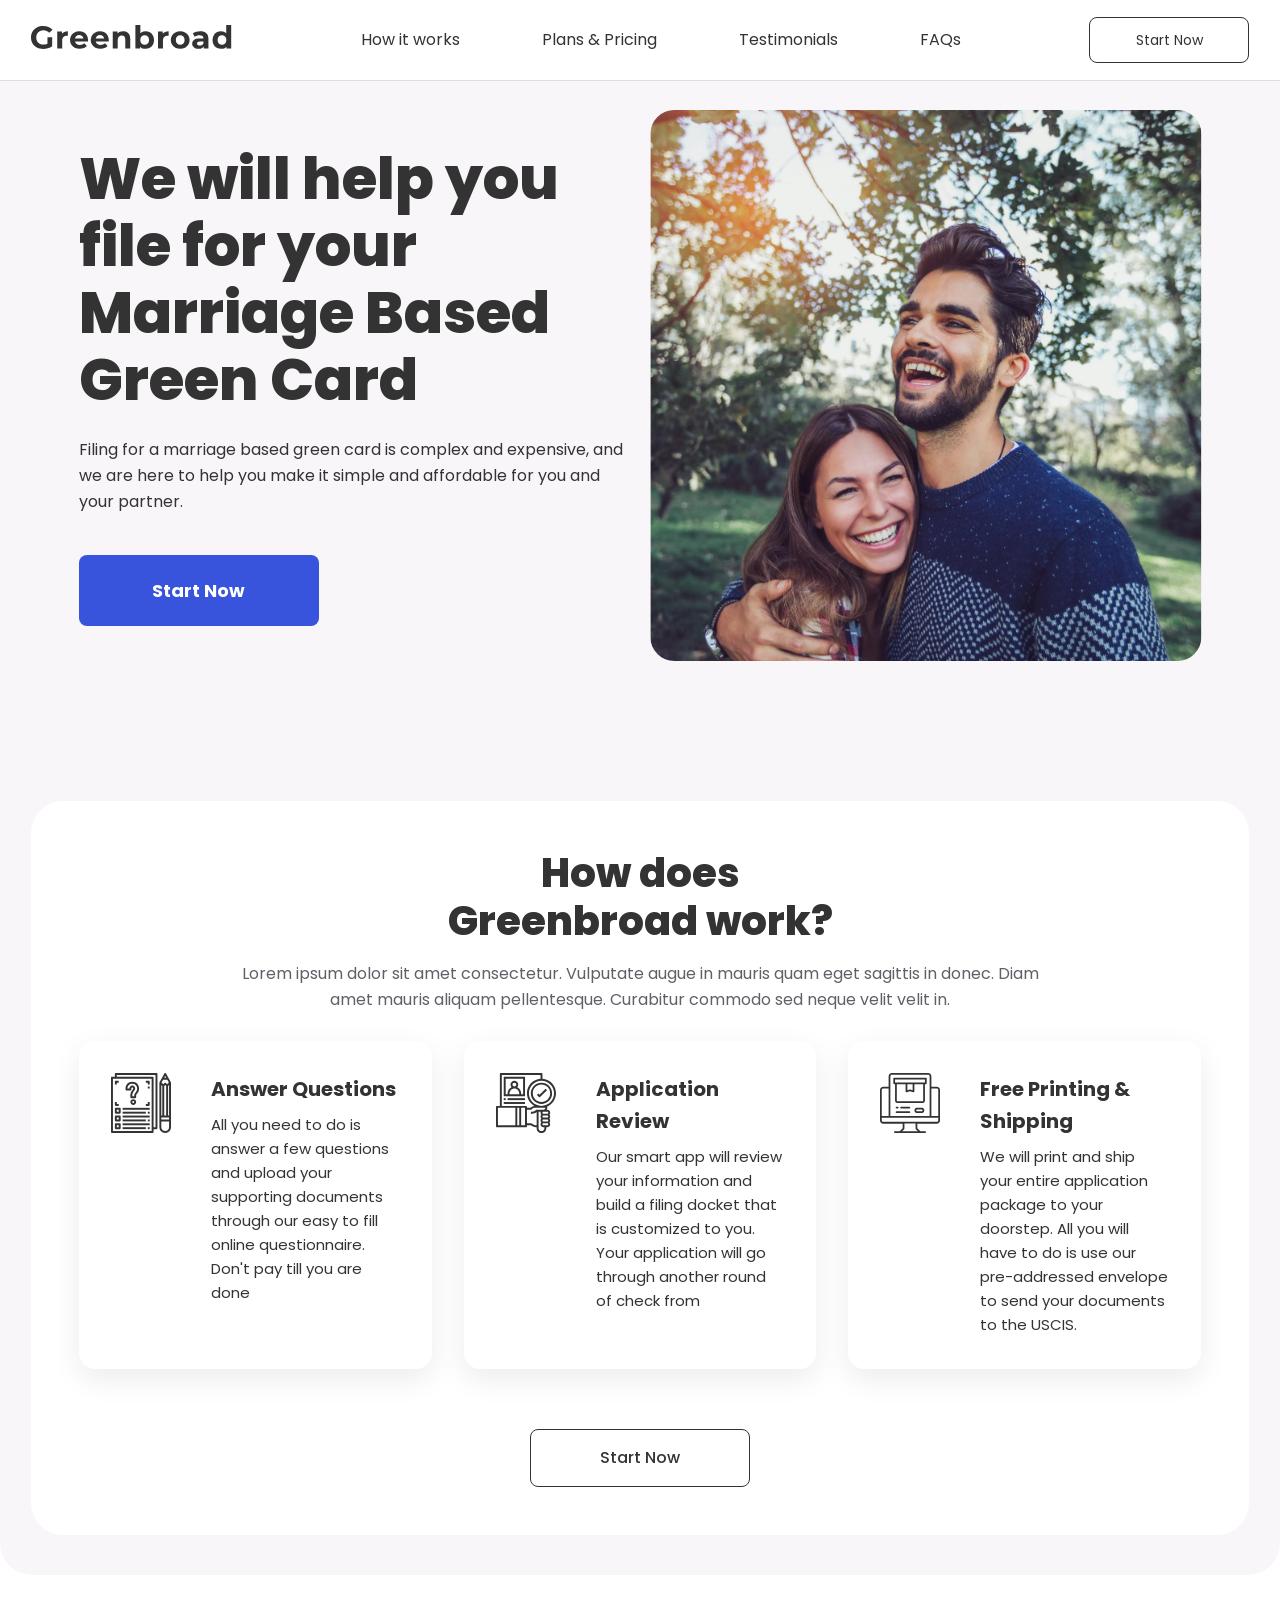
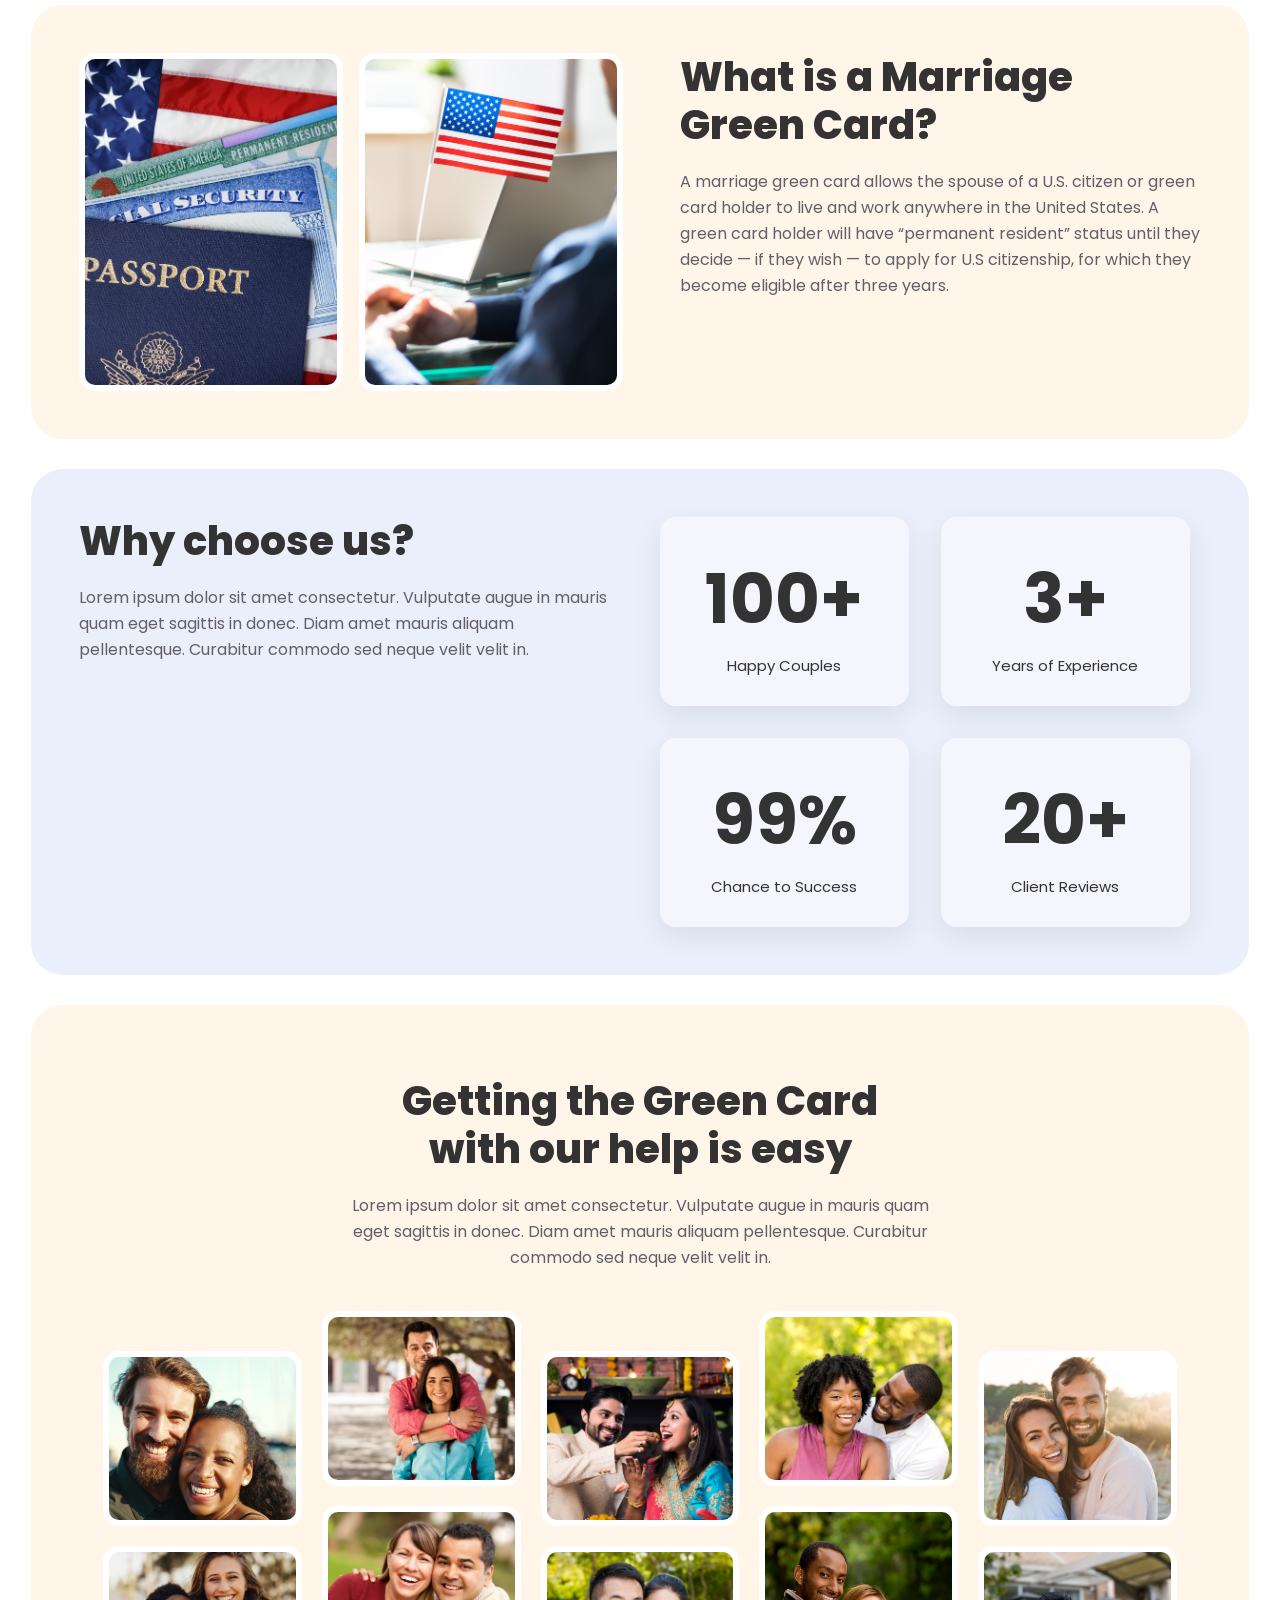
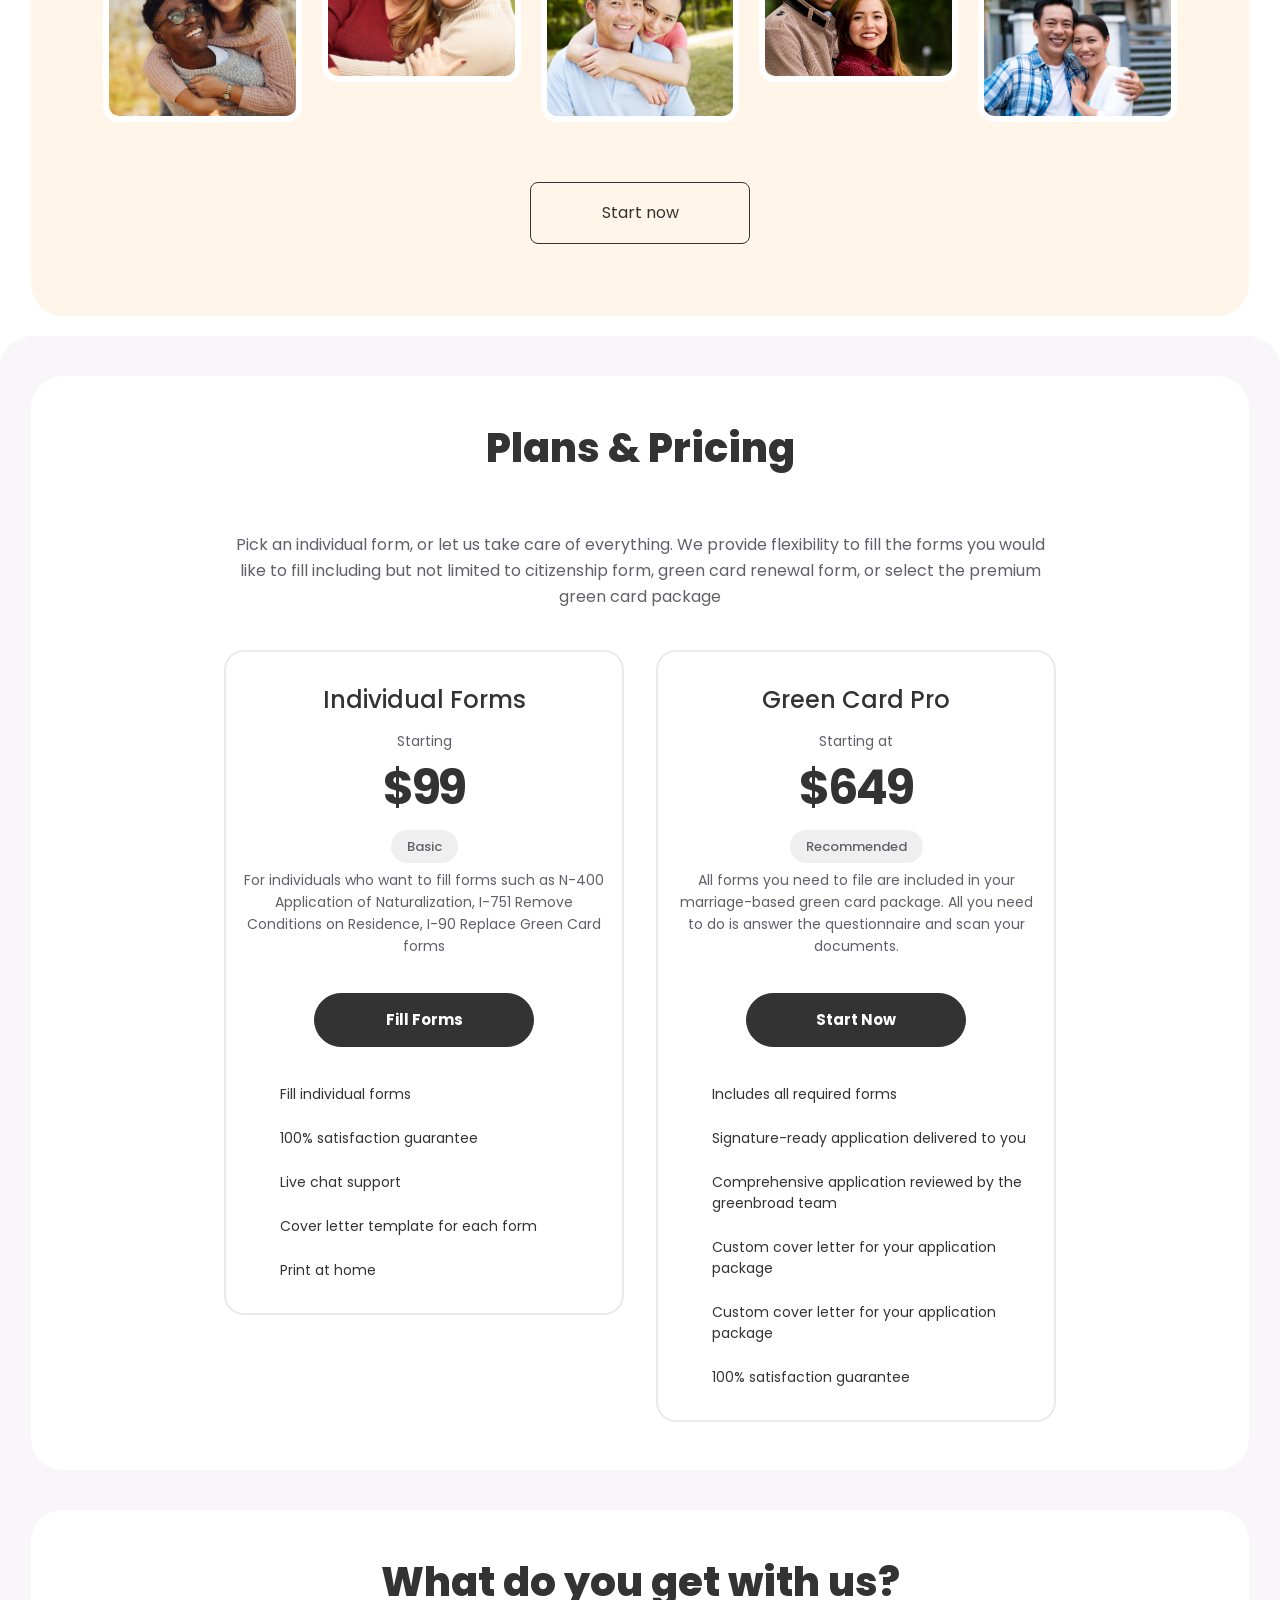
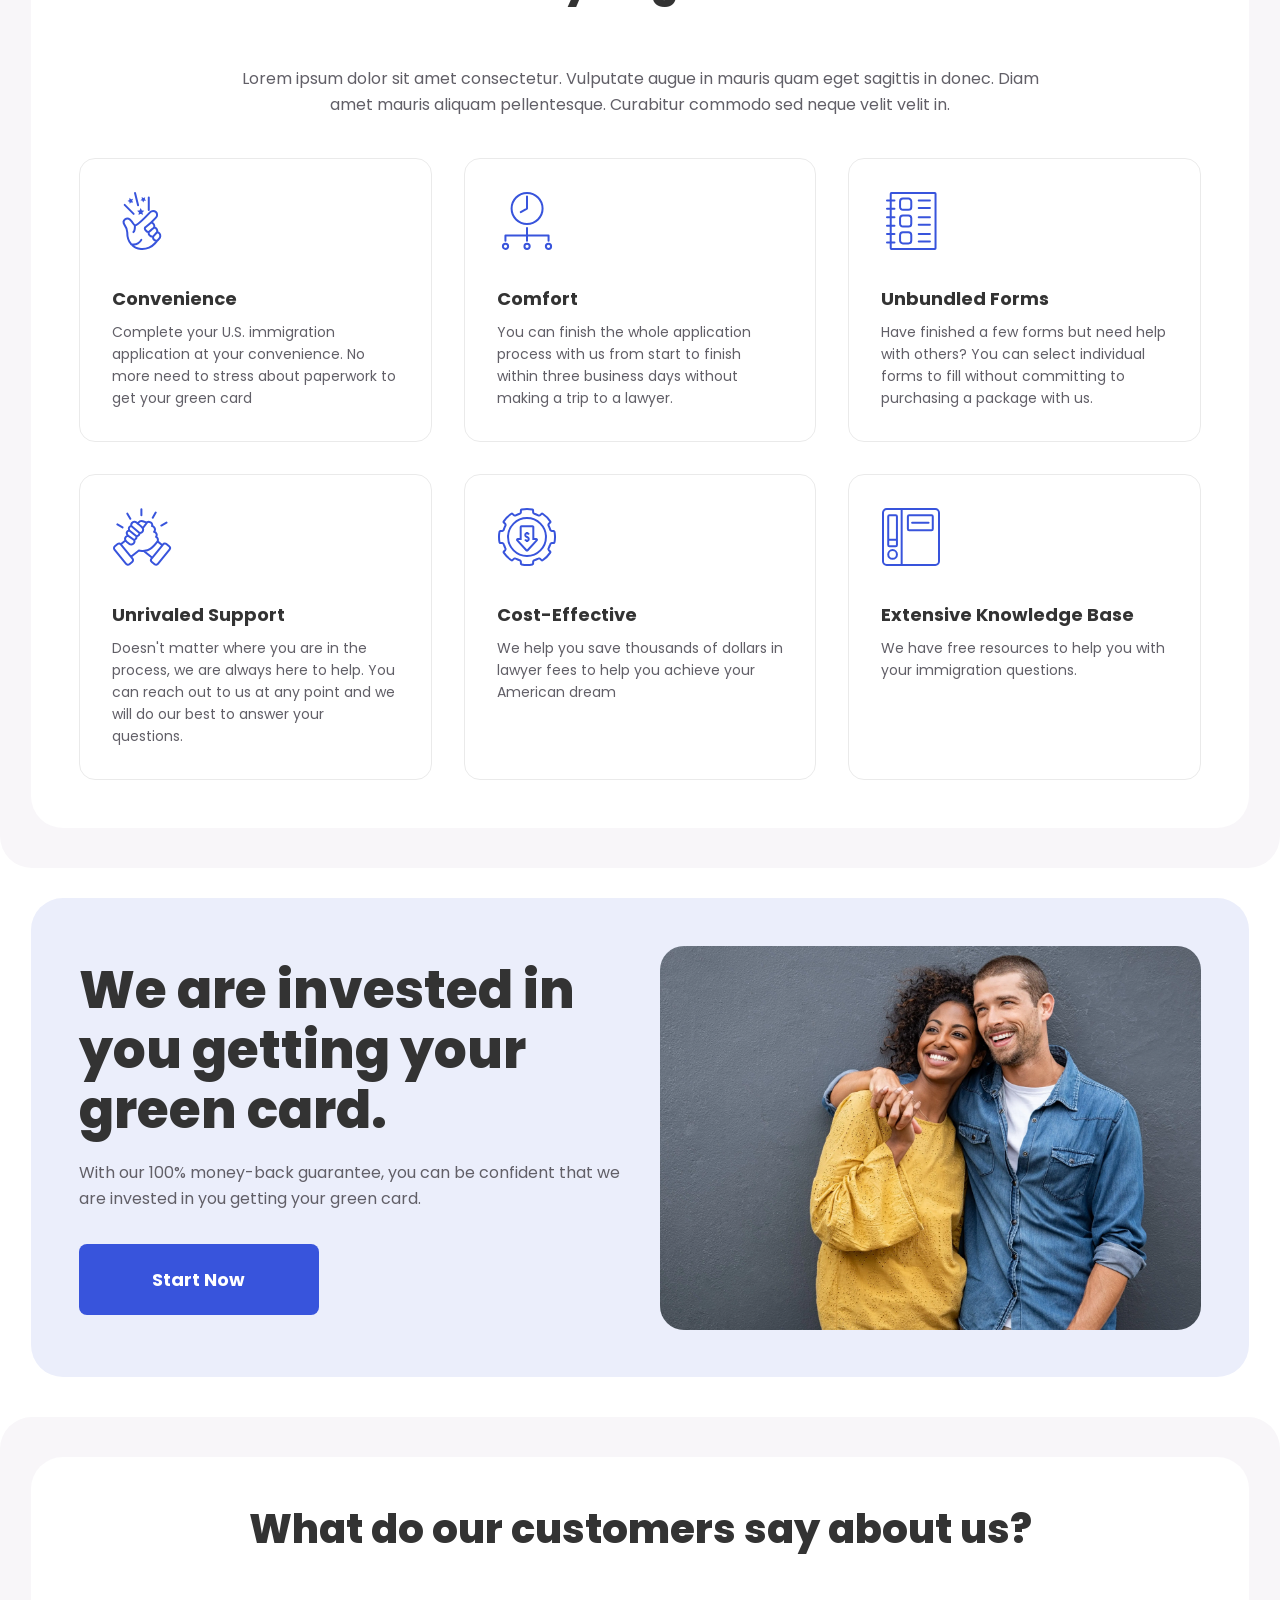
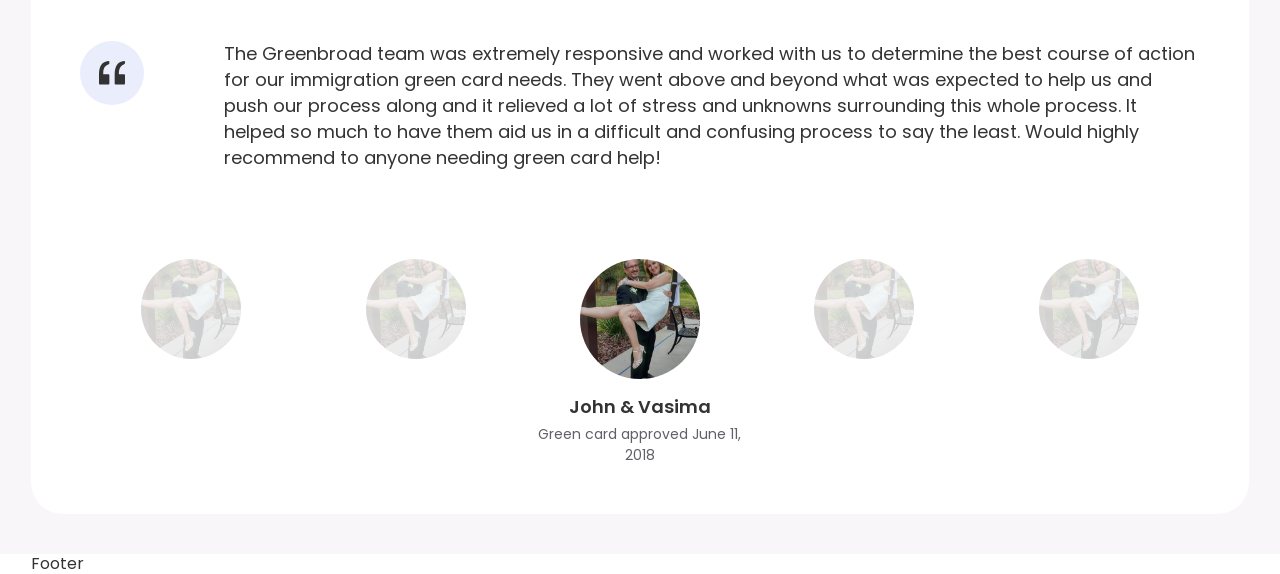
==== commit c546e35d: "finished slider section" ====
--- a/docs/index.html
+++ b/docs/index.html
@@ -532,52 +532,133 @@
 						<h2 class="reviews__title">
 							What do our customers say about us?
 						</h2>
-						<div class="slider">
-							<div class="slider__wrapper">
-								<div class="slider__slide">
+						<div class="slider swiper mainSlider">
+							<div class="slider__wrapper swiper-wrapper">
+								<div class="slider__slide swiper-slide">
+									<svg width="64" height="64" viewBox="0 0 64 64" fill="none" xmlns="http://www.w3.org/2000/svg">
+										<rect width="64" height="64" rx="32" fill="#3854DC" fill-opacity="0.1"/>
+										<path d="M23.243 32.0491V33.1529H28.2366C28.8609 33.1529 29.367 33.659 29.367 34.2834V42.3895C29.367 43.0138 28.8609 43.5199 28.2365 43.5199H20.1304C19.5061 43.5199 19 43.0138 19 42.3895V33.046C19 28.8606 19.8409 25.7923 21.3745 23.6979C22.8824 21.6387 25.1632 20.3805 28.3726 20.0049C28.8483 19.9492 29.367 20.3484 29.367 21.0175V22.1491C29.367 22.6589 28.9729 23.2194 28.2482 23.4828C26.8581 23.988 25.7194 24.7712 24.8959 25.8604L24.8932 25.8639C23.7383 27.4038 23.243 29.5194 23.243 32.0491Z" fill="#333333"/>
+										<path d="M38.876 32.0491V33.1529H43.8696C44.4939 33.1529 45 33.659 45 34.2834V42.3895C45 43.0138 44.4939 43.5199 43.8696 43.5199H35.8109C35.1866 43.5199 34.6805 43.0138 34.6805 42.3895V33.046C34.6805 28.8616 35.5177 25.7934 37.0446 23.6988C38.5454 21.64 40.8145 20.3824 44.0066 20.0058C44.4812 19.9498 45 20.3481 45 21.0175V22.0911C45 22.6072 44.5869 23.1892 43.8101 23.4802C42.1711 24.0942 40.9063 25.1557 40.0698 26.6514C39.2464 28.1237 38.876 29.9469 38.876 32.0491Z" fill="#333333"/>
+									</svg>
 									<blockquote class="reviews__blockquote">
 										The Greenbroad team was extremely responsive and worked with us to determine the best course of action for our immigration green card needs. They went above and beyond what was expected to help us and push our process along and it relieved a lot of stress and unknowns surrounding this whole process. It helped so much to have them aid us in a difficult and confusing process to say the least. Would highly recommend to anyone needing green card help!
 									</blockquote>
 								</div>
-								<div class="slider__slide">
+								<div class="slider__slide swiper-slide">
+									<svg width="64" height="64" viewBox="0 0 64 64" fill="none" xmlns="http://www.w3.org/2000/svg">
+										<rect width="64" height="64" rx="32" fill="#3854DC" fill-opacity="0.1"/>
+										<path d="M23.243 32.0491V33.1529H28.2366C28.8609 33.1529 29.367 33.659 29.367 34.2834V42.3895C29.367 43.0138 28.8609 43.5199 28.2365 43.5199H20.1304C19.5061 43.5199 19 43.0138 19 42.3895V33.046C19 28.8606 19.8409 25.7923 21.3745 23.6979C22.8824 21.6387 25.1632 20.3805 28.3726 20.0049C28.8483 19.9492 29.367 20.3484 29.367 21.0175V22.1491C29.367 22.6589 28.9729 23.2194 28.2482 23.4828C26.8581 23.988 25.7194 24.7712 24.8959 25.8604L24.8932 25.8639C23.7383 27.4038 23.243 29.5194 23.243 32.0491Z" fill="#333333"/>
+										<path d="M38.876 32.0491V33.1529H43.8696C44.4939 33.1529 45 33.659 45 34.2834V42.3895C45 43.0138 44.4939 43.5199 43.8696 43.5199H35.8109C35.1866 43.5199 34.6805 43.0138 34.6805 42.3895V33.046C34.6805 28.8616 35.5177 25.7934 37.0446 23.6988C38.5454 21.64 40.8145 20.3824 44.0066 20.0058C44.4812 19.9498 45 20.3481 45 21.0175V22.0911C45 22.6072 44.5869 23.1892 43.8101 23.4802C42.1711 24.0942 40.9063 25.1557 40.0698 26.6514C39.2464 28.1237 38.876 29.9469 38.876 32.0491Z" fill="#333333"/>
+									</svg>
 									<blockquote class="reviews__blockquote">
 										The Greenbroad team was extremely responsive and worked with us to determine the best course of action for our immigration green card needs. They went above and beyond what was expected to help us and push our process along and it relieved a lot of stress and unknowns surrounding this whole process. It helped so much to have them aid us in a difficult and confusing process to say the least. Would highly recommend to anyone needing green card help!
 									</blockquote>
 								</div>
-								<div class="slider__slide">
+								<div class="slider__slide swiper-slide">
+									<svg width="64" height="64" viewBox="0 0 64 64" fill="none" xmlns="http://www.w3.org/2000/svg">
+										<rect width="64" height="64" rx="32" fill="#3854DC" fill-opacity="0.1"/>
+										<path d="M23.243 32.0491V33.1529H28.2366C28.8609 33.1529 29.367 33.659 29.367 34.2834V42.3895C29.367 43.0138 28.8609 43.5199 28.2365 43.5199H20.1304C19.5061 43.5199 19 43.0138 19 42.3895V33.046C19 28.8606 19.8409 25.7923 21.3745 23.6979C22.8824 21.6387 25.1632 20.3805 28.3726 20.0049C28.8483 19.9492 29.367 20.3484 29.367 21.0175V22.1491C29.367 22.6589 28.9729 23.2194 28.2482 23.4828C26.8581 23.988 25.7194 24.7712 24.8959 25.8604L24.8932 25.8639C23.7383 27.4038 23.243 29.5194 23.243 32.0491Z" fill="#333333"/>
+										<path d="M38.876 32.0491V33.1529H43.8696C44.4939 33.1529 45 33.659 45 34.2834V42.3895C45 43.0138 44.4939 43.5199 43.8696 43.5199H35.8109C35.1866 43.5199 34.6805 43.0138 34.6805 42.3895V33.046C34.6805 28.8616 35.5177 25.7934 37.0446 23.6988C38.5454 21.64 40.8145 20.3824 44.0066 20.0058C44.4812 19.9498 45 20.3481 45 21.0175V22.0911C45 22.6072 44.5869 23.1892 43.8101 23.4802C42.1711 24.0942 40.9063 25.1557 40.0698 26.6514C39.2464 28.1237 38.876 29.9469 38.876 32.0491Z" fill="#333333"/>
+									</svg>
 									<blockquote class="reviews__blockquote">
 										The Greenbroad team was extremely responsive and worked with us to determine the best course of action for our immigration green card needs. They went above and beyond what was expected to help us and push our process along and it relieved a lot of stress and unknowns surrounding this whole process. It helped so much to have them aid us in a difficult and confusing process to say the least. Would highly recommend to anyone needing green card help!
 									</blockquote>
 								</div>
-								<div class="slider__slide">
+								<div class="slider__slide swiper-slide">
+									<svg width="64" height="64" viewBox="0 0 64 64" fill="none" xmlns="http://www.w3.org/2000/svg">
+										<rect width="64" height="64" rx="32" fill="#3854DC" fill-opacity="0.1"/>
+										<path d="M23.243 32.0491V33.1529H28.2366C28.8609 33.1529 29.367 33.659 29.367 34.2834V42.3895C29.367 43.0138 28.8609 43.5199 28.2365 43.5199H20.1304C19.5061 43.5199 19 43.0138 19 42.3895V33.046C19 28.8606 19.8409 25.7923 21.3745 23.6979C22.8824 21.6387 25.1632 20.3805 28.3726 20.0049C28.8483 19.9492 29.367 20.3484 29.367 21.0175V22.1491C29.367 22.6589 28.9729 23.2194 28.2482 23.4828C26.8581 23.988 25.7194 24.7712 24.8959 25.8604L24.8932 25.8639C23.7383 27.4038 23.243 29.5194 23.243 32.0491Z" fill="#333333"/>
+										<path d="M38.876 32.0491V33.1529H43.8696C44.4939 33.1529 45 33.659 45 34.2834V42.3895C45 43.0138 44.4939 43.5199 43.8696 43.5199H35.8109C35.1866 43.5199 34.6805 43.0138 34.6805 42.3895V33.046C34.6805 28.8616 35.5177 25.7934 37.0446 23.6988C38.5454 21.64 40.8145 20.3824 44.0066 20.0058C44.4812 19.9498 45 20.3481 45 21.0175V22.0911C45 22.6072 44.5869 23.1892 43.8101 23.4802C42.1711 24.0942 40.9063 25.1557 40.0698 26.6514C39.2464 28.1237 38.876 29.9469 38.876 32.0491Z" fill="#333333"/>
+									</svg>
 									<blockquote class="reviews__blockquote">
 										The Greenbroad team was extremely responsive and worked with us to determine the best course of action for our immigration green card needs. They went above and beyond what was expected to help us and push our process along and it relieved a lot of stress and unknowns surrounding this whole process. It helped so much to have them aid us in a difficult and confusing process to say the least. Would highly recommend to anyone needing green card help!
 									</blockquote>
 								</div>
-								<div class="slider__slide">
+								<div class="slider__slide swiper-slide">
+									<svg width="64" height="64" viewBox="0 0 64 64" fill="none" xmlns="http://www.w3.org/2000/svg">
+										<rect width="64" height="64" rx="32" fill="#3854DC" fill-opacity="0.1"/>
+										<path d="M23.243 32.0491V33.1529H28.2366C28.8609 33.1529 29.367 33.659 29.367 34.2834V42.3895C29.367 43.0138 28.8609 43.5199 28.2365 43.5199H20.1304C19.5061 43.5199 19 43.0138 19 42.3895V33.046C19 28.8606 19.8409 25.7923 21.3745 23.6979C22.8824 21.6387 25.1632 20.3805 28.3726 20.0049C28.8483 19.9492 29.367 20.3484 29.367 21.0175V22.1491C29.367 22.6589 28.9729 23.2194 28.2482 23.4828C26.8581 23.988 25.7194 24.7712 24.8959 25.8604L24.8932 25.8639C23.7383 27.4038 23.243 29.5194 23.243 32.0491Z" fill="#333333"/>
+										<path d="M38.876 32.0491V33.1529H43.8696C44.4939 33.1529 45 33.659 45 34.2834V42.3895C45 43.0138 44.4939 43.5199 43.8696 43.5199H35.8109C35.1866 43.5199 34.6805 43.0138 34.6805 42.3895V33.046C34.6805 28.8616 35.5177 25.7934 37.0446 23.6988C38.5454 21.64 40.8145 20.3824 44.0066 20.0058C44.4812 19.9498 45 20.3481 45 21.0175V22.0911C45 22.6072 44.5869 23.1892 43.8101 23.4802C42.1711 24.0942 40.9063 25.1557 40.0698 26.6514C39.2464 28.1237 38.876 29.9469 38.876 32.0491Z" fill="#333333"/>
+									</svg>
 									<blockquote class="reviews__blockquote">
 										The Greenbroad team was extremely responsive and worked with us to determine the best course of action for our immigration green card needs. They went above and beyond what was expected to help us and push our process along and it relieved a lot of stress and unknowns surrounding this whole process. It helped so much to have them aid us in a difficult and confusing process to say the least. Would highly recommend to anyone needing green card help!
 									</blockquote>
 								</div>
 							</div>
 						</div>
-						<div class="slider">
-							<div class="slider__wrapper">
-								<div class="slider__slide">
+						<div class="slider swiper secondSlider">
+							<div class="slider__wrapper swiper-wrapper">
+								<div class="slider__slide swiper-slide">
 									<div class="reviews__pic image">
 										<picture>
 											<source type='image/webp' srcset='img/slide-img.webp'>
 											<img src='img/slide-img.jpg' alt='photo'>
 										</picture>
-										<p class="reviews__name">
-											John & Vasima
-										</p>
-										<p class="reviews__desc">
-											Green card approved June 11, 2018
-										</p>
 									</div>
-								</div>
-								
+									<p class="reviews__name">
+										John & Vasima
+									</p>
+									<p class="reviews__desc">
+										Green card approved June 11, 2018
+									</p>
+								</div>
+								<div class="slider__slide swiper-slide">
+									<div class="reviews__pic image">
+										<picture>
+											<source type='image/webp' srcset='img/slide-img.webp'>
+											<img src='img/slide-img.jpg' alt='photo'>
+										</picture>
+									</div>
+									<p class="reviews__name">
+										John & Vasima
+									</p>
+									<p class="reviews__desc">
+										Green card approved June 11, 2018
+									</p>
+								</div>
+								<div class="slider__slide swiper-slide">
+									<div class="reviews__pic image">
+										<picture>
+											<source type='image/webp' srcset='img/slide-img.webp'>
+											<img src='img/slide-img.jpg' alt='photo'>
+										</picture>
+									</div>
+									<p class="reviews__name">
+										John & Vasima
+									</p>
+									<p class="reviews__desc">
+										Green card approved June 11, 2018
+									</p>
+								</div>
+								<div class="slider__slide swiper-slide">
+									<div class="reviews__pic image">
+										<picture>
+											<source type='image/webp' srcset='img/slide-img.webp'>
+											<img src='img/slide-img.jpg' alt='photo'>
+										</picture>
+									</div>
+									<p class="reviews__name">
+										John & Vasima
+									</p>
+									<p class="reviews__desc">
+										Green card approved June 11, 2018
+									</p>
+								</div>
+								<div class="slider__slide swiper-slide">
+									<div class="reviews__pic image">
+										<picture>
+											<source type='image/webp' srcset='img/slide-img.webp'>
+											<img src='img/slide-img.jpg' alt='photo'>
+										</picture>
+									</div>
+									<p class="reviews__name">
+										John & Vasima
+									</p>
+									<p class="reviews__desc">
+										Green card approved June 11, 2018
+									</p>
+								</div>
+						
 							</div>
 							<div class="slider__navigation">
 								<div class="slider__arrow-prev"></div>
--- a/docs/css/home.min.css
+++ b/docs/css/home.min.css
@@ -1 +1 @@
-@charset "UTF-8";html{scroll-behavior:smooth}a,address,aside,audio,b,body,div,footer,form,h1,h2,h3,h4,h5,h6,header,html,i,iframe,img,input,li,menu,nav,ol,p,section,span,textarea,ul,video{margin:0;padding:0;border:0;font-size:100%;font:inherit;vertical-align:baseline;box-sizing:border-box}body,html{position:relative;min-height:100%}article,aside,details,figcaption,figure,footer,header,hgroup,menu,nav,section{display:block}ol,ul{list-style:none}a{color:inherit;text-decoration:none}input,textarea{color:inherit}input::-moz-placeholder,textarea::-moz-placeholder{color:inherit;font-size:1em}input::placeholder,textarea::placeholder{color:inherit;font-size:1em}input:focus,textarea:focus{outline:0}button{cursor:pointer;color:inherit;border:none;background-color:transparent;padding:0}.input-checkbox,input.text,input[type=button],input[type=submit],input[type=text],textarea{-webkit-appearance:none;border-radius:0}.footer__container,.header-action__body,.header__container,body.home .choose__container,body.home .get__container,body.home .hero__container,body.home .invest__container,body.home .marriage__container,body.home .plans__container,body.home .pref__container,body.home .reviews__container,body.home .work__container{padding-left:4.2553191489%;padding-right:4.2553191489%}.header__btn,.header__controls-btn,body.home .card__btn,body.home .get__btn,body.home .hero__btn,body.home .work__btn{display:flex;align-items:center;justify-content:center;border-radius:8px;cursor:pointer;transition:.5s}body.home .choose__title,body.home .get__title,body.home .invest__title,body.home .marriage__title,body.home .plans__title,body.home .pref__title,body.home .reviews__title,body.home .work__title{font-size:1.75rem;line-height:1.2142857143;font-weight:800}body.home .choose__text,body.home .get__text,body.home .invest__text,body.home .marriage__text,body.home .plans__text,body.home .pref__text,body.home .work__text{color:#615f67;font-size:.9375rem;line-height:1.6}@font-face{font-family:NotoSans;font-display:swap;src:url(../fonts/NotoSans-Regular.woff) format("woff"),url(../fonts/NotoSans-Regular.woff-2) format("woff-2");font-weight:400;font-style:normal}@font-face{font-family:NotoSans;font-display:swap;src:url(../fonts/NotoSans-Medium.woff) format("woff"),url(../fonts/NotoSans-Medium.woff-2) format("woff-2");font-weight:500;font-style:normal}@font-face{font-family:NotoSans;font-display:swap;src:url(../fonts/NotoSans-SemiBold.woff) format("woff"),url(../fonts/NotoSans-SemiBold.woff-2) format("woff-2");font-weight:600;font-style:normal}@font-face{font-family:NotoSans;font-display:swap;src:url(../fonts/NotoSans-Bold.woff) format("woff"),url(../fonts/NotoSans-Bold.woff-2) format("woff-2");font-weight:700;font-style:normal}@font-face{font-family:Poppins;font-display:swap;src:url(../fonts/Poppins-Regular.woff) format("woff"),url(../fonts/Poppins-Regular.woff-2) format("woff-2");font-weight:400;font-style:normal}@font-face{font-family:Poppins;font-display:swap;src:url(../fonts/Poppins-Medium.woff) format("woff"),url(../fonts/Poppins-Medium.woff-2) format("woff-2");font-weight:500;font-style:normal}@font-face{font-family:Poppins;font-display:swap;src:url(../fonts/Poppins-SemiBold.woff) format("woff"),url(../fonts/Poppins-SemiBold.woff-2) format("woff-2");font-weight:600;font-style:normal}@font-face{font-family:Poppins;font-display:swap;src:url(../fonts/Poppins-Bold.woff) format("woff"),url(../fonts/Poppins-Bold.woff-2) format("woff-2");font-weight:700;font-style:normal}@font-face{font-family:Poppins;font-display:swap;src:url(../fonts/Poppins-ExtraBold.woff) format("woff"),url(../fonts/Poppins-ExtraBold.woff-2) format("woff-2");font-weight:800;font-style:normal}body.lock{overflow:hidden}body{font-family:Poppins;font-size:1rem;line-height:1.25;color:#333;background-color:#f8f6f9}.wrapper{display:flex;flex-direction:column;justify-content:space-between;min-height:100vh;overflow:hidden}main{flex:1 1 auto}.image{transition:.3s;overflow:hidden;position:relative;padding-bottom:100%;width:100%}.image img{position:absolute;top:0;left:0;width:100%;height:100%;-o-object-fit:cover;object-fit:cover}.image.hv:hover img{transform:scale(1.2)}.header{background-color:#fff;position:fixed;width:100%;box-shadow:0 1px 0 rgba(0,0,0,.1);opacity:1;transition:opacity .3s}.header:hover{opacity:1!important}.header:before{content:"";position:absolute;top:0;left:0;width:100%;height:100%;background-color:transparent;z-index:1}.header__body{min-height:66px;display:flex;align-items:center;justify-content:space-between;-moz-column-gap:20px;column-gap:20px}.header__logo{z-index:2;font-size:1.875rem;line-height:1.25;transition:.3s}.header__logo img{max-width:168px}.header__logo:hover{transform:scale(1.1)}.header__btn{font-size:1.125rem;line-height:1.5;font-weight:700;color:#fff;background:#3854dc;padding:20px 0}.header__btn:hover{background-color:#4d6aff}.header__controls{display:flex;align-items:center;gap:50px}.header__controls-btn{display:none}.header-action{display:block;margin-bottom:48px}.header-action__body{position:fixed;height:calc(100% - 66px);top:66px;left:0;max-width:100%;width:100%;padding-top:12px;padding-bottom:12px;background-color:#fff;transition:.5s;transform:translateY(-200%);z-index:2}.header-action__body.active{transform:translateY(0);overflow:auto;box-shadow:0 -1px 0 rgba(0,0,0,.1)}.header-action li{cursor:pointer;transition:.3s;font-size:1.5rem;line-height:1.5833333333;border-bottom:1px solid rgba(51,51,51,.1);margin-top:48px;padding-bottom:0}.header-action li a{padding-top:5px;padding-bottom:5px}.burger{position:relative;z-index:2;min-height:30px;width:30px;display:flex;align-items:center;justify-content:center;transition:.3s;cursor:pointer}.burger:hover{transform:scale(1.2)}.burger__wrapper{width:22px;height:18px;position:relative;display:flex;flex-direction:column}.burger__wrapper span,.burger__wrapper:after,.burger__wrapper:before{width:100%;height:2px;background-color:#000;transition:.3s;transform:translateY(0);position:relative;left:0}.burger__wrapper:before{content:"";animation:.7s forwards burgerTopDisabled}.burger__wrapper:after{content:"";animation:.7s forwards burgerBottomDisabled}.burger__wrapper span{top:50%;transform:translateY(-150%);transition:background-color .3s,transform .3s}@keyframes burgerTopDisabled{0%{top:50%;transform:translateY(-50%) rotate(-45deg)}50%{top:50%;transform:translateY(-50%)}100%{top:0;transform:translateY(0)}}@keyframes burgerBottomDisabled{0%{top:50%;transform:translateY(-250%) rotate(45deg)}50%{top:50%;transform:translateY(-250%)}100%{top:100%;transform:translateY(-300%)}}.burger.active .burger__wrapper:before{animation:.7s forwards burgerTopActive}.burger.active .burger__wrapper span{transform:translateY(-150%) scale(0);transition:background-color .3s,transform .3s .3s}.burger.active .burger__wrapper:after{animation:.7s forwards burgerBottomActive}@keyframes burgerTopActive{0%{top:0;transform:translateY(0)}50%{top:50%;transform:translateY(-50%)}100%{top:50%;transform:translateY(-50%) rotate(-45deg)}}@keyframes burgerBottomActive{0%{top:100%;transform:translateY(-300%)}50%{top:50%;transform:translateY(-250%)}100%{top:50%;transform:translateY(-250%) rotate(45deg)}}.btn{cursor:pointer;border-radius:.5rem;background-color:#6f38c7;width:100px;height:40px;transition:.3s;position:relative;overflow:hidden;padding:10px 15px}.btn span{position:relative;z-index:1}.btn:after{content:"";position:absolute;top:0;left:0;width:100%;height:100%;background-color:rgba(255,255,255,0);transition:.3s}.btn:hover{transform:scale(1.1)}.btn:hover:after{background-color:rgba(255,255,255,.25)}.btn:active:after{background-color:rgba(255,255,255,.15)}.btn.modify{color:red;background-color:#000}.spoiler{width:auto;padding-left:20px;padding-right:20px;background-color:#000;color:#fff;border-radius:10px}.spoiler__preview{cursor:pointer;padding-top:20px;padding-bottom:20px;position:relative;display:flex;justify-content:space-between;align-items:center}.spoiler__icon{transition:.3s}.spoiler__wrapper{height:0;overflow:hidden;transition:.5s}.spoiler__body{padding-top:30px;padding-bottom:30px}.spoiler.opened .spoiler__icon{transform:rotate(180deg)}.pop-up{position:fixed;top:0;left:0;background-color:rgba(0,0,0,.9);width:100vw;height:100vh;z-index:0;pointer-events:none;opacity:0;transition:opacity .5s,z-index .5s}.pop-up.active{z-index:20;opacity:1;pointer-events:all;transition:opacity .5s,z-index}.pop-up__wrapper{position:absolute;top:0;left:0;bottom:0;right:0;width:100%;height:100%;padding:20px;overflow-y:auto}.pop-up__body{overflow-y:auto;overflow-x:hidden;background-color:#fff;padding:30px;position:relative}.pop-up__close-icon-wrapper{position:absolute;z-index:1;top:5px;right:5px;width:40px;height:40px;display:flex;justify-content:center;align-items:center;cursor:pointer;transform:translate(8px,-8px);transition:transform .3s}.pop-up__close-icon-wrapper:hover{transform:translate(8px,-8px) scale(1.35)}.pop-up__close-icon{position:relative;width:24px;height:24px}.pop-up__close-icon:after,.pop-up__close-icon:before{content:"";display:inline-block;width:100%;height:2px;background-color:#000;position:absolute;top:50%;left:50%;border-radius:1px}.pop-up__close-icon:after{transform:translate(-50%,-50%) rotate(45deg)}.pop-up__close-icon:before{transform:translate(-50%,-50%) rotate(-45deg)}.pop-up-video{position:fixed;top:0;left:0;background-color:rgba(0,0,0,.9);width:100vw;height:100vh;z-index:0;pointer-events:none;opacity:0;transition:opacity .5s,z-index .5s}.pop-up-video.active{z-index:20;opacity:1;pointer-events:all;transition:opacity .5s,z-index}.pop-up-video__wrapper{position:absolute;top:0;left:0;bottom:0;right:0;width:100%;height:100%;padding:20px;overflow-y:auto}.pop-up-video__body{overflow-y:auto;overflow-x:hidden;background-color:#fff;padding:30px;position:relative}.pop-up-video__close-icon-wrapper{position:absolute;z-index:1;top:5px;right:5px;width:40px;height:40px;display:flex;justify-content:center;align-items:center;cursor:pointer;transform:translate(8px,-8px);transition:transform .3s}.pop-up-video__close-icon-wrapper:hover{transform:translate(8px,-8px) scale(1.35)}.pop-up-video__close-icon{position:relative;width:24px;height:24px}.pop-up-video__close-icon:after,.pop-up-video__close-icon:before{content:"";display:inline-block;width:100%;height:2px;background-color:#000;position:absolute;top:50%;left:50%;border-radius:1px}.pop-up-video__close-icon:after{transform:translate(-50%,-50%) rotate(45deg)}.pop-up-video__close-icon:before{transform:translate(-50%,-50%) rotate(-45deg)}.pop-up-video__content{position:relative;overflow:hidden}.pop-up-video__preview{position:absolute;display:flex;justify-content:center;align-items:center;top:0;left:0;right:0;bottom:0;height:100%;width:100%;background-color:#d3d3d3}body.home{background-color:#fff}body.home .hero{background-color:#f8f6f9}body.home .hero__container{padding-top:14px;padding-bottom:40px}body.home .hero__inner{display:flex;flex-direction:column-reverse;gap:20px;position:relative}body.home .hero__content{max-width:634px;width:100%}body.home .hero__title{font-size:2.375rem;line-height:1.1578947368;font-weight:800;margin-bottom:12px}body.home .hero__title .small-br{display:block}body.home .hero__text{font-size:.9375rem;line-height:1.6;margin-bottom:24px}body.home .hero__btn{font-size:1.125rem;line-height:1.5;font-weight:700;background-color:#3854dc;color:#fff;padding:22px 0;max-width:240px;width:100%}body.home .hero__btn:hover{background-color:#4d6aff}body.home .hero__pic{transform:scaleX(-1);border-radius:24px;padding-bottom:94.7674418605%}body.home .work{background-color:#f8f6f9;border-bottom-left-radius:32px;border-bottom-right-radius:32px}body.home .work__container{padding-top:40px;padding-bottom:16px}body.home .work__inner{padding:36px 16px;border-radius:32px;background-color:#fff}body.home .work__title{margin-bottom:16px;text-align:center}body.home .work__title span{display:block}body.home .work__text{text-align:center;margin-bottom:28px}body.home .work__list{display:flex;flex-direction:column;gap:20px}body.home .work__item{padding:24px;display:flex;gap:20px;background:rgba(255,255,255,.5);box-shadow:0 10px 30px rgba(0,0,0,.08);border-radius:16px}body.home .work__desc-title{font-size:1.125rem;line-height:1.6111111111;font-weight:700;margin-bottom:8px}body.home .work__desc-text{font-size:.875rem;line-height:1.5714285714}body.home .work__btn{margin:28px auto 0;padding:18px 0;max-width:220px;width:100%;border:1px solid #333;border-radius:8px;font-weight:500}body.home .work__btn:hover{background-color:#3854dc;color:#fff}body.home .marriage{background-color:#fff;margin-top:16px}body.home .marriage__container{background:#fff6e9;border-radius:32px}body.home .marriage__inner{display:flex;flex-direction:column;gap:28px;padding:36px 0}body.home .marriage__pics{display:flex;align-items:center;gap:12px}body.home .marriage__pic{border-radius:16px;border:4px solid #fff;padding-bottom:69.768419283%}body.home .marriage__pic:nth-child(2) img{-o-object-position:right;object-position:right}body.home .marriage__pic:nth-child(3){display:none}body.home .marriage__title{margin-bottom:16px}body.home .choose{margin-top:16px}body.home .choose__container{background:#ebeefb;border-radius:32px}body.home .choose__inner{display:flex;flex-direction:column;gap:28px;padding:36px 0}body.home .choose__title{margin-bottom:16px}body.home .choose__list{display:flex;flex-wrap:wrap;gap:12px}body.home .choose__item{min-width:166px;width:100%;background:rgba(255,255,255,.5);box-shadow:0 10px 30px rgba(0,0,0,.08);border-radius:16px;text-align:center;padding:16px 12px;flex-basis:48.026%}body.home .choose__item-num{font-size:3rem;line-height:1.6041666667;font-weight:700}body.home .choose__item-text{font-size:.875rem;line-height:1.5714285714}body.home .get{background-color:#fff;margin-top:16px}body.home .get__container{background:#fff6e9;border-radius:32px}body.home .get__inner{padding:36px 0}body.home .get__title{margin-bottom:16px;text-align:center}body.home .get__text{text-align:center;max-width:600px;width:100%;margin:0 auto}body.home .get__list{display:flex;align-items:center;justify-content:center;flex-wrap:wrap;gap:12px;padding:28px 0 68px}body.home .get__item{max-width:200px;width:100%;border-radius:16px;flex:1 0 48%;padding-bottom:45.9302325581%;border:4px solid #fff}body.home .get__item img{transition:.5s}body.home .get__item img:hover{transform:scale(1.1)}body.home .get__item:nth-child(even){transform:translateY(40px)}body.home .get__item:nth-child(n+5){display:none}body.home .get__item:nth-child(2) img,body.home .get__item:nth-child(7) img{-o-object-position:90%;object-position:90%}body.home .get__item:nth-child(4) img{-o-object-position:60%;object-position:60%}body.home .get__item:nth-child(9) img{-o-object-position:30%;object-position:30%}body.home .get__btn{padding:20px 0;max-width:220px;width:100%;margin:0 auto;border:1px solid #333}body.home .get__btn:hover{color:#fff6e9;background-color:#333}body.home .plans{margin-top:20px;background-color:#f8f6f9;border-top-right-radius:32px;border-top-left-radius:32px}body.home .plans__container{padding-top:16px;padding-bottom:16px}body.home .plans__inner{padding:36px 16px;border-radius:32px;background-color:#fff}body.home .plans__title{font-size:1.875rem;line-height:1.2;margin-bottom:16px;text-align:center}body.home .plans__title span{display:block}body.home .plans__text{text-align:center;margin-bottom:28px}body.home .plans__cards{display:flex;flex-direction:column;justify-content:space-between;align-items:center;gap:16px}body.home .card{max-width:400px;width:100%;padding:2px;background:rgba(51,51,51,.1);border-radius:20px;position:relative;transition:1s}body.home .card:hover{background:linear-gradient(135deg,#bcc4ec 0,#8de6b1 44%,#3854dc 100%)}body.home .card:hover .card__lvl span{color:#3854dc;background-color:rgba(56,84,220,.1)}body.home .card__content{background-color:#fff;padding:30px 18px;border-radius:18px}body.home .card__title{font-weight:500;font-size:1.5rem;line-height:1.5;text-align:center;margin-bottom:12px}body.home .card__subtitle{font-size:.875rem;line-height:1.5714285714;text-align:center;color:#615f67}body.home .card__price{font-size:3rem;line-height:1.5;font-weight:700;text-align:center;letter-spacing:-.05em;margin-bottom:12px}body.home .card__lvl{text-align:center;margin-bottom:12px}body.home .card__lvl span{font-size:.8125rem;line-height:1.6153846154;background:rgba(97,95,103,.1);border-radius:100px;padding:7px 16px;color:#615f67;font-weight:500}body.home .card__text{font-size:.875rem;line-height:1.5714285714;color:#615f67;text-align:center;margin-bottom:36px}body.home .card__btn{max-width:220px;width:100%;border-radius:100px;padding:15px 0;border:1px solid #333;margin:0 auto 36px;font-size:.9375rem;line-height:1.4666666667;font-weight:700;color:#fff;background-color:#333}body.home .card__btn:hover{color:#333;background-color:#fff;border:1px solid #333}body.home .card__list{display:flex;flex-direction:column;gap:20px;font-size:.875rem;line-height:1.5}body.home .card__item{position:relative;padding:1.5px 0 1.5px 36px}body.home .card__item::before{content:"";position:absolute;left:0;top:0;width:24px;height:24px;background-image:url(../../img/icons/check.svg)}body.home .pref{background-color:#f8f6f9;border-bottom-right-radius:32px;border-bottom-left-radius:32px}body.home .pref__container{padding-top:4px;padding-bottom:16px}body.home .pref__inner{padding:36px 16px;border-radius:32px;background-color:#fff}body.home .pref__title{margin-bottom:16px;text-align:center}body.home .pref__title span{display:block}body.home .pref__text{text-align:center;margin-bottom:28px}body.home .pref__list{display:flex;flex-direction:column;gap:24px;width:100%}body.home .pref__item{border:1px solid rgba(51,51,51,.1);border-radius:16px;padding:20px}body.home .pref__item svg{margin-bottom:28px}body.home .pref__item-title{font-size:1.125rem;line-height:1.6111111111;font-weight:700;margin-bottom:8px}body.home .pref__item-text{font-size:.875rem;line-height:1.5714285714;color:#615f67}body.home .invest{margin-top:16px}body.home .invest__container{background:#ebeefb;border-radius:32px}body.home .invest__inner{display:flex;flex-direction:column;gap:28px;padding:36px 0}body.home .invest__pic{border-radius:24px;transform:rotateY(180deg);padding-bottom:69.476744186%}body.home .invest__pic img{transform:scale(1.2);-o-object-position:-90%;object-position:-90%}body.home .invest__title{font-size:2.375rem;line-height:1.1578947368;margin-bottom:16px}body.home .invest__text{margin-bottom:24px}body.home .reviews{margin-top:20px;background-color:#f8f6f9;border-top-right-radius:32px;border-top-left-radius:32px}body.home .reviews__container{padding-top:16px;padding-bottom:16px}body.home .reviews__inner{padding:36px 16px;border-radius:32px;background-color:#fff}body.home .reviews__title{font-size:1.875rem;line-height:1.2;margin-bottom:16px;text-align:center}body.home .reviews__title span{display:block}@media (min-width:470px){body.home .hero__title .small-br{display:unset}body.home .hero__title .medium-br{display:block}}@media (min-width:500px){body.home .hero__pic{padding-bottom:65.8436213992%}body.home .get__list{gap:16px;padding:33px 0 84px}body.home .get__item{flex:1 0 32%;padding-bottom:29.1984123363%}body.home .get__item:nth-child(n+5){display:unset}body.home .get__item:nth-child(n+7){display:none}}@media (min-width:600px){.header__body{min-height:80px}.header__logo img{max-width:unset}.header__btn{display:none}.header__controls-btn{display:flex;font-size:.875rem;line-height:1.2857142857;color:#333;padding:13px 0;width:160px;border:1px solid #333;z-index:2}.header__controls-btn:hover{color:#fff;background-color:#3854dc}.header-action__body{top:80px}body.home .hero__container{padding-top:20px;padding-bottom:60px}body.home .hero__title{font-size:3.625rem;line-height:1.1551724138;margin-bottom:20px}body.home .hero__text{font-size:1rem;line-height:1.625;margin-bottom:32px}body.home .work__container{padding-top:60px;padding-bottom:20px}body.home .work__inner{padding:36px}body.home .marriage__container{background:unset;border-radius:unset}body.home .marriage__inner{padding:36px;background:#fff6e9;border-radius:32px}body.home .choose__container{background:unset;border-radius:unset}body.home .choose__inner{padding:36px;background:#ebeefb;border-radius:32px}body.home .get__container{background:unset;border-radius:unset}body.home .get__inner{padding:36px;background:#fff6e9;border-radius:32px}body.home .plans__container{padding-top:20px;padding-bottom:20px}body.home .plans__inner{padding:36px}body.home .pref__container{padding-top:0;padding-bottom:20px}body.home .pref__inner{padding:36px}body.home .pref__list{flex-direction:row;flex-wrap:wrap}body.home .pref__item{flex:1 0 48%;padding:24px}body.home .invest__container{background:unset;border-radius:unset}body.home .invest__inner{padding:32px;background:#ebeefb;border-radius:32px}body.home .reviews__container{padding-top:20px;padding-bottom:20px}body.home .reviews__inner{padding:36px}}@media (min-width:700px){body.home .plans__cards{flex-direction:row;align-items:flex-start;gap:24px}}@media (min-width:768px){body.home .get__inner{padding:48px}body.home .get__item{padding-bottom:30.3053261611%}body.home .get__item:nth-child(1),body.home .get__item:nth-child(3){transform:translateY(40px)}body.home .get__item:nth-child(2),body.home .get__item:nth-child(5){transform:translateY(0)}}@media (min-width:769px){.footer__container,.header-action__body,.header__container,body.home .choose__container,body.home .get__container,body.home .hero__container,body.home .invest__container,body.home .marriage__container,body.home .plans__container,body.home .pref__container,body.home .reviews__container,body.home .work__container{padding-left:2.6007802341%;padding-right:2.6007802341%}body.home .choose__title,body.home .get__title,body.home .invest__title,body.home .marriage__title,body.home .plans__title,body.home .pref__title,body.home .reviews__title,body.home .work__title{font-size:2.5rem;line-height:1.2}body.home .choose__text,body.home .get__text,body.home .invest__text,body.home .marriage__text,body.home .plans__text,body.home .pref__text,body.home .work__text{font-size:1rem;line-height:1.625;width:100%}.header-action li:hover a:after{width:100%}.header-action li a{display:block;position:relative}.header-action li a:after{content:"";position:absolute;bottom:5px;left:0;width:0;height:1px;background:#333;transition:.3s}body.home .work__inner{padding:48px}body.home .work__text{max-width:832px;margin:0 auto 28px}body.home .work__list{gap:24px}body.home .work__item{padding:32px;gap:40px}body.home .work__desc-title{font-size:1.25rem;line-height:1.6}body.home .work__desc-text{font-size:.9375rem;line-height:1.6}body.home .work__btn{margin-top:40px}body.home .marriage{margin-top:20px}body.home .marriage__inner{padding:48px;gap:40px}body.home .marriage__pics{gap:16px}body.home .marriage__pic{border-width:6px;padding-bottom:58.1362426622%}body.home .marriage__title{margin-bottom:20px}body.home .choose{margin-top:20px}body.home .choose__inner{padding:48px;gap:40px}body.home .choose__title{margin-bottom:20px}body.home .choose__list{gap:24px}body.home .choose__item{padding:28px 20px}body.home .choose__item-num{font-size:4.25rem;line-height:1.6029411765}body.home .choose__item-text{font-size:.9375rem;line-height:1.6}body.home .get{margin-top:20px}body.home .get__title{max-width:500px;width:100%;margin:0 auto 20px}body.home .plans__inner{padding:48px}body.home .plans__text{max-width:832px;margin:0 auto 40px}body.home .pref__inner{padding:48px}body.home .pref__text{max-width:832px;margin:0 auto 40px}body.home .invest{margin-top:20px}body.home .invest__inner{padding:48px;gap:40px}body.home .invest__title{margin-bottom:20px;font-size:3.25rem;line-height:1.1538461538}body.home .invest__text{margin-bottom:32px}body.home .reviews__inner{padding:48px}}@media (min-width:950px){body.home .get__item{flex:1 0 23%}body.home .get__item:nth-child(n+7){display:unset}body.home .get__item:nth-child(n+9){display:none}body.home .get__item:nth-child(1),body.home .get__item:nth-child(3),body.home .get__item:nth-child(5){transform:translateY(0)}body.home .get__item:nth-child(2){transform:translateY(40px)}}@media (min-width:993px){.header-action{flex:1 1 auto;margin-bottom:0;position:relative;z-index:2;display:flex;align-items:center;justify-content:space-between;-moz-column-gap:15px;column-gap:15px}.header-action__body{transform:translateY(0);position:static;max-width:450px;width:100%;padding-inline:0!important}.header-action li{font-size:1rem;line-height:1.625;margin-top:0;border-bottom:none}.burger{display:none}body.home .hero__container{padding-top:30px;padding-bottom:70px}body.home .hero__inner{flex-direction:row;align-items:center;justify-content:space-between;padding-left:3.9130434783%;padding-right:3.9130434783%}body.home .hero__content{max-width:688px}body.home .hero__title{font-size:2.375rem;line-height:1.1578947368;margin-bottom:24px}body.home .hero__text{margin-bottom:40px}body.home .hero__pic{padding-bottom:49.0566037736%;max-width:832px}body.home .work__container{padding-top:70px;padding-bottom:30px}body.home .work__list{gap:32px}body.home .work__btn{margin-top:60px}body.home .marriage__inner{flex-direction:row;justify-content:space-between}body.home .marriage__pics{flex:1 0 50%}body.home .marriage__pic{max-width:264px}body.home .marriage__content{max-width:688px;width:100%}body.home .choose__inner{flex-direction:row;justify-content:space-between}body.home .choose__content{max-width:688px;width:100%}body.home .choose__item{flex-basis:46%}body.home .get__inner{padding:72px}body.home .get__list{gap:20px;padding:40px 0 100px}body.home .plans__container{padding-top:30px;padding-bottom:30px}body.home .plans__text{margin-top:60px}body.home .plans__cards{justify-content:center;gap:32px}body.home .pref__container{padding-top:0;padding-bottom:30px}body.home .pref__text{margin-top:60px}body.home .pref__list{gap:32px}body.home .invest__inner{flex-direction:row-reverse;justify-content:space-between;align-items:center}body.home .invest__pic{max-width:832px;padding-bottom:34.1981132075%}body.home .invest__pic img{-o-object-position:0;object-position:0}body.home .invest__content{max-width:688px;width:100%}body.home .reviews{margin-top:40px}body.home .reviews__container{padding-top:30px;padding-bottom:30px}}@media (min-width:1200px){.footer__container,.header-action__body,.header__container,body.home .choose__container,body.home .get__container,body.home .hero__container,body.home .invest__container,body.home .marriage__container,body.home .plans__container,body.home .pref__container,body.home .reviews__container,body.home .work__container{padding-left:2.4193548387%;padding-right:2.4193548387%}.header-action__body{max-width:600px}body.home .hero__title{font-size:3.625rem;line-height:1.1551724138}body.home .choose,body.home .get,body.home .invest,body.home .marriage{margin-top:30px}}@media (min-width:1250px){body.home .work__container{padding-bottom:40px}body.home .work__list{flex-direction:row;justify-content:center}body.home .work__item{max-width:544px;width:100%}body.home .choose__list{gap:32px;max-width:832px;width:100%}body.home .get__item{max-width:266px;flex:1 0 16%;padding-bottom:15.2124307291%;border:6px solid #fff}body.home .get__item:nth-child(n+9){display:unset}body.home .get__item:nth-child(n+11){display:none}body.home .get__item:nth-child(1),body.home .get__item:nth-child(3),body.home .get__item:nth-child(5){transform:translateY(40px)}body.home .get__item:nth-child(2),body.home .get__item:nth-child(4){transform:translateY(0)}body.home .plans__container{padding-top:40px;padding-bottom:40px}body.home .pref__container{padding-top:0;padding-bottom:40px}body.home .pref__item{flex:1 0 31%;padding:32px}body.home .reviews__container{padding-top:40px;padding-bottom:40px}}@media (min-width:1300px){body.home .hero__container{padding-top:45px}}@media (min-width:1400px){body.home .choose__title,body.home .get__title,body.home .invest__title,body.home .marriage__title,body.home .plans__title,body.home .pref__title,body.home .reviews__title,body.home .work__title{font-size:3rem;line-height:1.2083333333}body.home .get__title{max-width:600px}body.home .get__text{max-width:880px}body.home .invest__title{font-size:3.875rem;line-height:1.1451612903}body.home .invest__title span{display:block}}@media (min-width:1440px){body.home .marriage__pic{padding-bottom:35.9506495629%}body.home .marriage__pic:nth-child(3){display:block}body.home .choose__item{flex-basis:47%}body.home .get__list{padding:60px 0 140px}}@media (min-width:1500px){.footer__container,.header-action__body,.header__container,body.home .choose__container,body.home .get__container,body.home .hero__container,body.home .invest__container,body.home .marriage__container,body.home .plans__container,body.home .pref__container,body.home .reviews__container,body.home .work__container{padding-left:2.0833333333%;padding-right:2.0833333333%}body.home .choose,body.home .get,body.home .invest,body.home .marriage{margin-top:40px}}@media (min-width:1600px){body.home .hero__container{padding-top:60px}body.home .hero__title{font-size:4.25rem;line-height:1.1470588235}body.home .choose__inner,body.home .invest__inner,body.home .marriage__inner,body.home .plans__inner,body.home .pref__inner,body.home .reviews__inner,body.home .work__inner{padding:72px}}@media (min-width:1920px){body.home .choose__item{flex-basis:48.077%}body.home .get__item:nth-child(even){transform:translateY(80px)}body.home .get__item:nth-child(n+11){display:unset}body.home .get__item:nth-child(1),body.home .get__item:nth-child(3),body.home .get__item:nth-child(5){transform:translateY(0)}body.home .get__item:nth-child(2),body.home .get__item:nth-child(4){transform:translateY(80px)}}@media (max-width:375px){body.home .choose__item{min-width:unset;flex-basis:47%}}+@charset "UTF-8";html{scroll-behavior:smooth}a,address,aside,audio,b,body,div,footer,form,h1,h2,h3,h4,h5,h6,header,html,i,iframe,img,input,li,menu,nav,ol,p,section,span,textarea,ul,video{margin:0;padding:0;border:0;font-size:100%;font:inherit;vertical-align:baseline;box-sizing:border-box}body,html{position:relative;min-height:100%}article,aside,details,figcaption,figure,footer,header,hgroup,menu,nav,section{display:block}ol,ul{list-style:none}a{color:inherit;text-decoration:none}input,textarea{color:inherit}input::-moz-placeholder,textarea::-moz-placeholder{color:inherit;font-size:1em}input::placeholder,textarea::placeholder{color:inherit;font-size:1em}input:focus,textarea:focus{outline:0}button{cursor:pointer;color:inherit;border:none;background-color:transparent;padding:0}.input-checkbox,input.text,input[type=button],input[type=submit],input[type=text],textarea{-webkit-appearance:none;border-radius:0}.footer__container,.header-action__body,.header__container,body.home .choose__container,body.home .get__container,body.home .hero__container,body.home .invest__container,body.home .marriage__container,body.home .plans__container,body.home .pref__container,body.home .reviews__container,body.home .work__container{padding-left:4.2553191489%;padding-right:4.2553191489%}.header__btn,.header__controls-btn,body.home .card__btn,body.home .get__btn,body.home .hero__btn,body.home .work__btn{display:flex;align-items:center;justify-content:center;border-radius:8px;cursor:pointer;transition:.5s}body.home .choose__title,body.home .get__title,body.home .invest__title,body.home .marriage__title,body.home .plans__title,body.home .pref__title,body.home .reviews__title,body.home .work__title{font-size:1.75rem;line-height:1.2142857143;font-weight:800}body.home .choose__text,body.home .get__text,body.home .invest__text,body.home .marriage__text,body.home .plans__text,body.home .pref__text,body.home .work__text{color:#615f67;font-size:.9375rem;line-height:1.6}@font-face{font-family:NotoSans;font-display:swap;src:url(../fonts/NotoSans-Regular.woff) format("woff"),url(../fonts/NotoSans-Regular.woff-2) format("woff-2");font-weight:400;font-style:normal}@font-face{font-family:NotoSans;font-display:swap;src:url(../fonts/NotoSans-Medium.woff) format("woff"),url(../fonts/NotoSans-Medium.woff-2) format("woff-2");font-weight:500;font-style:normal}@font-face{font-family:NotoSans;font-display:swap;src:url(../fonts/NotoSans-SemiBold.woff) format("woff"),url(../fonts/NotoSans-SemiBold.woff-2) format("woff-2");font-weight:600;font-style:normal}@font-face{font-family:NotoSans;font-display:swap;src:url(../fonts/NotoSans-Bold.woff) format("woff"),url(../fonts/NotoSans-Bold.woff-2) format("woff-2");font-weight:700;font-style:normal}@font-face{font-family:Poppins;font-display:swap;src:url(../fonts/Poppins-Regular.woff) format("woff"),url(../fonts/Poppins-Regular.woff-2) format("woff-2");font-weight:400;font-style:normal}@font-face{font-family:Poppins;font-display:swap;src:url(../fonts/Poppins-Medium.woff) format("woff"),url(../fonts/Poppins-Medium.woff-2) format("woff-2");font-weight:500;font-style:normal}@font-face{font-family:Poppins;font-display:swap;src:url(../fonts/Poppins-SemiBold.woff) format("woff"),url(../fonts/Poppins-SemiBold.woff-2) format("woff-2");font-weight:600;font-style:normal}@font-face{font-family:Poppins;font-display:swap;src:url(../fonts/Poppins-Bold.woff) format("woff"),url(../fonts/Poppins-Bold.woff-2) format("woff-2");font-weight:700;font-style:normal}@font-face{font-family:Poppins;font-display:swap;src:url(../fonts/Poppins-ExtraBold.woff) format("woff"),url(../fonts/Poppins-ExtraBold.woff-2) format("woff-2");font-weight:800;font-style:normal}body.lock{overflow:hidden}body{font-family:Poppins;font-size:1rem;line-height:1.25;color:#333;background-color:#f8f6f9}.wrapper{display:flex;flex-direction:column;justify-content:space-between;min-height:100vh;overflow:hidden}main{flex:1 1 auto}.image{transition:.3s;overflow:hidden;position:relative;padding-bottom:100%;width:100%}.image img{position:absolute;top:0;left:0;width:100%;height:100%;-o-object-fit:cover;object-fit:cover}.image.hv:hover img{transform:scale(1.2)}.header{background-color:#fff;position:fixed;width:100%;box-shadow:0 1px 0 rgba(0,0,0,.1);opacity:1;transition:opacity .3s}.header:hover{opacity:1!important}.header:before{content:"";position:absolute;top:0;left:0;width:100%;height:100%;background-color:transparent;z-index:1}.header__body{min-height:66px;display:flex;align-items:center;justify-content:space-between;-moz-column-gap:20px;column-gap:20px}.header__logo{z-index:2;font-size:1.875rem;line-height:1.25;transition:.3s}.header__logo img{max-width:168px}.header__logo:hover{transform:scale(1.1)}.header__btn{font-size:1.125rem;line-height:1.5;font-weight:700;color:#fff;background:#3854dc;padding:20px 0}.header__btn:hover{background-color:#4d6aff}.header__controls{display:flex;align-items:center;gap:50px}.header__controls-btn{display:none}.header-action{display:block;margin-bottom:48px}.header-action__body{position:fixed;height:calc(100% - 66px);top:66px;left:0;max-width:100%;width:100%;padding-top:12px;padding-bottom:12px;background-color:#fff;transition:.5s;transform:translateY(-200%);z-index:2}.header-action__body.active{transform:translateY(0);overflow:auto;box-shadow:0 -1px 0 rgba(0,0,0,.1)}.header-action li{cursor:pointer;transition:.3s;font-size:1.5rem;line-height:1.5833333333;border-bottom:1px solid rgba(51,51,51,.1);margin-top:48px;padding-bottom:0}.header-action li a{padding-top:5px;padding-bottom:5px}.burger{position:relative;z-index:2;min-height:30px;width:30px;display:flex;align-items:center;justify-content:center;transition:.3s;cursor:pointer}.burger:hover{transform:scale(1.2)}.burger__wrapper{width:22px;height:18px;position:relative;display:flex;flex-direction:column}.burger__wrapper span,.burger__wrapper:after,.burger__wrapper:before{width:100%;height:2px;background-color:#000;transition:.3s;transform:translateY(0);position:relative;left:0}.burger__wrapper:before{content:"";animation:.7s forwards burgerTopDisabled}.burger__wrapper:after{content:"";animation:.7s forwards burgerBottomDisabled}.burger__wrapper span{top:50%;transform:translateY(-150%);transition:background-color .3s,transform .3s}@keyframes burgerTopDisabled{0%{top:50%;transform:translateY(-50%) rotate(-45deg)}50%{top:50%;transform:translateY(-50%)}100%{top:0;transform:translateY(0)}}@keyframes burgerBottomDisabled{0%{top:50%;transform:translateY(-250%) rotate(45deg)}50%{top:50%;transform:translateY(-250%)}100%{top:100%;transform:translateY(-300%)}}.burger.active .burger__wrapper:before{animation:.7s forwards burgerTopActive}.burger.active .burger__wrapper span{transform:translateY(-150%) scale(0);transition:background-color .3s,transform .3s .3s}.burger.active .burger__wrapper:after{animation:.7s forwards burgerBottomActive}@keyframes burgerTopActive{0%{top:0;transform:translateY(0)}50%{top:50%;transform:translateY(-50%)}100%{top:50%;transform:translateY(-50%) rotate(-45deg)}}@keyframes burgerBottomActive{0%{top:100%;transform:translateY(-300%)}50%{top:50%;transform:translateY(-250%)}100%{top:50%;transform:translateY(-250%) rotate(45deg)}}.btn{cursor:pointer;border-radius:.5rem;background-color:#6f38c7;width:100px;height:40px;transition:.3s;position:relative;overflow:hidden;padding:10px 15px}.btn span{position:relative;z-index:1}.btn:after{content:"";position:absolute;top:0;left:0;width:100%;height:100%;background-color:rgba(255,255,255,0);transition:.3s}.btn:hover{transform:scale(1.1)}.btn:hover:after{background-color:rgba(255,255,255,.25)}.btn:active:after{background-color:rgba(255,255,255,.15)}.btn.modify{color:red;background-color:#000}.spoiler{width:auto;padding-left:20px;padding-right:20px;background-color:#000;color:#fff;border-radius:10px}.spoiler__preview{cursor:pointer;padding-top:20px;padding-bottom:20px;position:relative;display:flex;justify-content:space-between;align-items:center}.spoiler__icon{transition:.3s}.spoiler__wrapper{height:0;overflow:hidden;transition:.5s}.spoiler__body{padding-top:30px;padding-bottom:30px}.spoiler.opened .spoiler__icon{transform:rotate(180deg)}.pop-up{position:fixed;top:0;left:0;background-color:rgba(0,0,0,.9);width:100vw;height:100vh;z-index:0;pointer-events:none;opacity:0;transition:opacity .5s,z-index .5s}.pop-up.active{z-index:20;opacity:1;pointer-events:all;transition:opacity .5s,z-index}.pop-up__wrapper{position:absolute;top:0;left:0;bottom:0;right:0;width:100%;height:100%;padding:20px;overflow-y:auto}.pop-up__body{overflow-y:auto;overflow-x:hidden;background-color:#fff;padding:30px;position:relative}.pop-up__close-icon-wrapper{position:absolute;z-index:1;top:5px;right:5px;width:40px;height:40px;display:flex;justify-content:center;align-items:center;cursor:pointer;transform:translate(8px,-8px);transition:transform .3s}.pop-up__close-icon-wrapper:hover{transform:translate(8px,-8px) scale(1.35)}.pop-up__close-icon{position:relative;width:24px;height:24px}.pop-up__close-icon:after,.pop-up__close-icon:before{content:"";display:inline-block;width:100%;height:2px;background-color:#000;position:absolute;top:50%;left:50%;border-radius:1px}.pop-up__close-icon:after{transform:translate(-50%,-50%) rotate(45deg)}.pop-up__close-icon:before{transform:translate(-50%,-50%) rotate(-45deg)}.pop-up-video{position:fixed;top:0;left:0;background-color:rgba(0,0,0,.9);width:100vw;height:100vh;z-index:0;pointer-events:none;opacity:0;transition:opacity .5s,z-index .5s}.pop-up-video.active{z-index:20;opacity:1;pointer-events:all;transition:opacity .5s,z-index}.pop-up-video__wrapper{position:absolute;top:0;left:0;bottom:0;right:0;width:100%;height:100%;padding:20px;overflow-y:auto}.pop-up-video__body{overflow-y:auto;overflow-x:hidden;background-color:#fff;padding:30px;position:relative}.pop-up-video__close-icon-wrapper{position:absolute;z-index:1;top:5px;right:5px;width:40px;height:40px;display:flex;justify-content:center;align-items:center;cursor:pointer;transform:translate(8px,-8px);transition:transform .3s}.pop-up-video__close-icon-wrapper:hover{transform:translate(8px,-8px) scale(1.35)}.pop-up-video__close-icon{position:relative;width:24px;height:24px}.pop-up-video__close-icon:after,.pop-up-video__close-icon:before{content:"";display:inline-block;width:100%;height:2px;background-color:#000;position:absolute;top:50%;left:50%;border-radius:1px}.pop-up-video__close-icon:after{transform:translate(-50%,-50%) rotate(45deg)}.pop-up-video__close-icon:before{transform:translate(-50%,-50%) rotate(-45deg)}.pop-up-video__content{position:relative;overflow:hidden}.pop-up-video__preview{position:absolute;display:flex;justify-content:center;align-items:center;top:0;left:0;right:0;bottom:0;height:100%;width:100%;background-color:#d3d3d3}body.home{background-color:#fff}body.home .hero{background-color:#f8f6f9}body.home .hero__container{padding-top:14px;padding-bottom:40px}body.home .hero__inner{display:flex;flex-direction:column-reverse;gap:20px;position:relative}body.home .hero__content{max-width:634px;width:100%}body.home .hero__title{font-size:2.375rem;line-height:1.1578947368;font-weight:800;margin-bottom:12px}body.home .hero__title .small-br{display:block}body.home .hero__text{font-size:.9375rem;line-height:1.6;margin-bottom:24px}body.home .hero__btn{font-size:1.125rem;line-height:1.5;font-weight:700;background-color:#3854dc;color:#fff;padding:22px 0;max-width:240px;width:100%}body.home .hero__btn:hover{background-color:#4d6aff}body.home .hero__pic{transform:scaleX(-1);border-radius:24px;padding-bottom:94.7674418605%}body.home .work{background-color:#f8f6f9;border-bottom-left-radius:32px;border-bottom-right-radius:32px}body.home .work__container{padding-top:40px;padding-bottom:16px}body.home .work__inner{padding:36px 16px;border-radius:32px;background-color:#fff}body.home .work__title{margin-bottom:16px;text-align:center}body.home .work__title span{display:block}body.home .work__text{text-align:center;margin-bottom:28px}body.home .work__list{display:flex;flex-direction:column;gap:20px}body.home .work__item{padding:24px;display:flex;gap:20px;background:rgba(255,255,255,.5);box-shadow:0 10px 30px rgba(0,0,0,.08);border-radius:16px}body.home .work__desc-title{font-size:1.125rem;line-height:1.6111111111;font-weight:700;margin-bottom:8px}body.home .work__desc-text{font-size:.875rem;line-height:1.5714285714}body.home .work__btn{margin:28px auto 0;padding:18px 0;max-width:220px;width:100%;border:1px solid #333;border-radius:8px;font-weight:500}body.home .work__btn:hover{background-color:#3854dc;color:#fff}body.home .marriage{background-color:#fff;margin-top:16px}body.home .marriage__container{background:#fff6e9;border-radius:32px}body.home .marriage__inner{display:flex;flex-direction:column;gap:28px;padding:36px 0}body.home .marriage__pics{display:flex;align-items:center;gap:12px}body.home .marriage__pic{border-radius:16px;border:4px solid #fff;padding-bottom:69.768419283%}body.home .marriage__pic:nth-child(2) img{-o-object-position:right;object-position:right}body.home .marriage__pic:nth-child(3){display:none}body.home .marriage__title{margin-bottom:16px}body.home .choose{margin-top:16px}body.home .choose__container{background:#ebeefb;border-radius:32px}body.home .choose__inner{display:flex;flex-direction:column;gap:28px;padding:36px 0}body.home .choose__title{margin-bottom:16px}body.home .choose__list{display:flex;flex-wrap:wrap;gap:12px}body.home .choose__item{min-width:166px;width:100%;background:rgba(255,255,255,.5);box-shadow:0 10px 30px rgba(0,0,0,.08);border-radius:16px;text-align:center;padding:16px 12px;flex-basis:48.026%}body.home .choose__item-num{font-size:3rem;line-height:1.6041666667;font-weight:700}body.home .choose__item-text{font-size:.875rem;line-height:1.5714285714}body.home .get{background-color:#fff;margin-top:16px}body.home .get__container{background:#fff6e9;border-radius:32px}body.home .get__inner{padding:36px 0}body.home .get__title{margin-bottom:16px;text-align:center}body.home .get__text{text-align:center;max-width:600px;width:100%;margin:0 auto}body.home .get__list{display:flex;align-items:center;justify-content:center;flex-wrap:wrap;gap:12px;padding:28px 0 68px}body.home .get__item{max-width:200px;width:100%;border-radius:16px;flex:1 0 48%;padding-bottom:45.9302325581%;border:4px solid #fff}body.home .get__item img{transition:.5s}body.home .get__item img:hover{transform:scale(1.1)}body.home .get__item:nth-child(even){transform:translateY(40px)}body.home .get__item:nth-child(n+5){display:none}body.home .get__item:nth-child(2) img,body.home .get__item:nth-child(7) img{-o-object-position:90%;object-position:90%}body.home .get__item:nth-child(4) img{-o-object-position:60%;object-position:60%}body.home .get__item:nth-child(9) img{-o-object-position:30%;object-position:30%}body.home .get__btn{padding:20px 0;max-width:220px;width:100%;margin:0 auto;border:1px solid #333}body.home .get__btn:hover{color:#fff6e9;background-color:#333}body.home .plans{margin-top:20px;background-color:#f8f6f9;border-top-right-radius:32px;border-top-left-radius:32px}body.home .plans__container{padding-top:16px;padding-bottom:16px}body.home .plans__inner{padding:36px 16px;border-radius:32px;background-color:#fff}body.home .plans__title{font-size:1.875rem;line-height:1.2;margin-bottom:16px;text-align:center}body.home .plans__title span{display:block}body.home .plans__text{text-align:center;margin-bottom:28px}body.home .plans__cards{display:flex;flex-direction:column;justify-content:space-between;align-items:center;gap:16px}body.home .card{max-width:400px;width:100%;padding:2px;background:rgba(51,51,51,.1);border-radius:20px;position:relative;transition:1s}body.home .card:hover{background:linear-gradient(135deg,#bcc4ec 0,#8de6b1 44%,#3854dc 100%)}body.home .card:hover .card__lvl span{color:#3854dc;background-color:rgba(56,84,220,.1)}body.home .card__content{background-color:#fff;padding:30px 18px;border-radius:18px}body.home .card__title{font-weight:500;font-size:1.5rem;line-height:1.5;text-align:center;margin-bottom:12px}body.home .card__subtitle{font-size:.875rem;line-height:1.5714285714;text-align:center;color:#615f67}body.home .card__price{font-size:3rem;line-height:1.5;font-weight:700;text-align:center;letter-spacing:-.05em;margin-bottom:12px}body.home .card__lvl{text-align:center;margin-bottom:12px}body.home .card__lvl span{font-size:.8125rem;line-height:1.6153846154;background:rgba(97,95,103,.1);border-radius:100px;padding:7px 16px;color:#615f67;font-weight:500}body.home .card__text{font-size:.875rem;line-height:1.5714285714;color:#615f67;text-align:center;margin-bottom:36px}body.home .card__btn{max-width:220px;width:100%;border-radius:100px;padding:15px 0;border:1px solid #333;margin:0 auto 36px;font-size:.9375rem;line-height:1.4666666667;font-weight:700;color:#fff;background-color:#333}body.home .card__btn:hover{color:#333;background-color:#fff;border:1px solid #333}body.home .card__list{display:flex;flex-direction:column;gap:20px;font-size:.875rem;line-height:1.5}body.home .card__item{position:relative;padding:1.5px 0 1.5px 36px}body.home .card__item::before{content:"";position:absolute;left:0;top:0;width:24px;height:24px;background-image:url(../../img/icons/check.svg)}body.home .pref{background-color:#f8f6f9;border-bottom-right-radius:32px;border-bottom-left-radius:32px}body.home .pref__container{padding-top:4px;padding-bottom:16px}body.home .pref__inner{padding:36px 16px;border-radius:32px;background-color:#fff}body.home .pref__title{margin-bottom:16px;text-align:center}body.home .pref__title span{display:block}body.home .pref__text{text-align:center;margin-bottom:28px}body.home .pref__list{display:flex;flex-direction:column;gap:24px;width:100%}body.home .pref__item{border:1px solid rgba(51,51,51,.1);border-radius:16px;padding:20px}body.home .pref__item svg{margin-bottom:28px}body.home .pref__item-title{font-size:1.125rem;line-height:1.6111111111;font-weight:700;margin-bottom:8px}body.home .pref__item-text{font-size:.875rem;line-height:1.5714285714;color:#615f67}body.home .invest{margin-top:16px}body.home .invest__container{background:#ebeefb;border-radius:32px}body.home .invest__inner{display:flex;flex-direction:column;gap:28px;padding:36px 0}body.home .invest__pic{border-radius:24px;transform:rotateY(180deg);padding-bottom:69.476744186%}body.home .invest__pic img{transform:scale(1.2);-o-object-position:-90%;object-position:-90%}body.home .invest__title{font-size:2.375rem;line-height:1.1578947368;margin-bottom:16px}body.home .invest__text{margin-bottom:24px}body.home .reviews{margin-top:20px;background-color:#f8f6f9;border-top-right-radius:32px;border-top-left-radius:32px}body.home .reviews__container{padding-top:16px;padding-bottom:16px}body.home .reviews__inner{padding:36px 24px;border-radius:32px;background-color:#fff}body.home .reviews__title{font-size:1.875rem;line-height:1.2;margin-bottom:28px;text-align:center}body.home .reviews__title span{display:block}body.home .reviews__blockquote{margin:0;position:relative;font-size:1rem;line-height:1.625;max-width:976px;width:100%}body.home .reviews__pic{max-width:100px;width:100%;border-radius:100%;padding-bottom:100px;margin:0 auto 34px}body.home .reviews__name{margin-bottom:4px;font-weight:600;font-size:1.125rem;line-height:1.5}body.home .reviews__desc{font-size:.875rem;line-height:1.5;color:#615f67}.slider__slide{display:flex;flex-direction:column;justify-content:center}.mainSlider .slider__slide{gap:28px;padding:32px 0}.secondSlider .swiper-slide{opacity:.2}.secondSlider .swiper-slide-thumb-active{opacity:1}.secondSlider .slider__slide{padding-top:28px;text-align:center}@media (min-width:470px){body.home .hero__title .small-br{display:unset}body.home .hero__title .medium-br{display:block}}@media (min-width:500px){body.home .hero__pic{padding-bottom:65.8436213992%}body.home .get__list{gap:16px;padding:33px 0 84px}body.home .get__item{flex:1 0 32%;padding-bottom:29.1984123363%}body.home .get__item:nth-child(n+5){display:unset}body.home .get__item:nth-child(n+7){display:none}}@media (min-width:600px){.header__body{min-height:80px}.header__logo img{max-width:unset}.header__btn{display:none}.header__controls-btn{display:flex;font-size:.875rem;line-height:1.2857142857;color:#333;padding:13px 0;width:160px;border:1px solid #333;z-index:2}.header__controls-btn:hover{color:#fff;background-color:#3854dc}.header-action__body{top:80px}body.home .hero__container{padding-top:20px;padding-bottom:60px}body.home .hero__title{font-size:3.625rem;line-height:1.1551724138;margin-bottom:20px}body.home .hero__text{font-size:1rem;line-height:1.625;margin-bottom:32px}body.home .work__container{padding-top:60px;padding-bottom:20px}body.home .work__inner{padding:36px}body.home .marriage__container{background:unset;border-radius:unset}body.home .marriage__inner{padding:36px;background:#fff6e9;border-radius:32px}body.home .choose__container{background:unset;border-radius:unset}body.home .choose__inner{padding:36px;background:#ebeefb;border-radius:32px}body.home .get__container{background:unset;border-radius:unset}body.home .get__inner{padding:36px;background:#fff6e9;border-radius:32px}body.home .plans__container{padding-top:20px;padding-bottom:20px}body.home .plans__inner{padding:36px}body.home .pref__container{padding-top:0;padding-bottom:20px}body.home .pref__inner{padding:36px}body.home .pref__list{flex-direction:row;flex-wrap:wrap}body.home .pref__item{flex:1 0 48%;padding:24px}body.home .invest__container{background:unset;border-radius:unset}body.home .invest__inner{padding:32px;background:#ebeefb;border-radius:32px}body.home .reviews__container{padding-top:20px;padding-bottom:20px}body.home .reviews__inner{padding:36px}}@media (min-width:700px){body.home .plans__cards{flex-direction:row;align-items:flex-start;gap:24px}}@media (min-width:768px){body.home .get__inner{padding:48px}body.home .get__item{padding-bottom:30.3053261611%}body.home .get__item:nth-child(1),body.home .get__item:nth-child(3){transform:translateY(40px)}body.home .get__item:nth-child(2),body.home .get__item:nth-child(5){transform:translateY(0)}.secondSlider .swiper-slide .reviews__desc,.secondSlider .swiper-slide .reviews__name{opacity:0;transition:.5s}.secondSlider .swiper-slide-thumb-active .reviews__pic{transform:translateY(10px) scale(1.2)}.secondSlider .swiper-slide-thumb-active .reviews__desc,.secondSlider .swiper-slide-thumb-active .reviews__name{opacity:1}}@media (min-width:769px){.footer__container,.header-action__body,.header__container,body.home .choose__container,body.home .get__container,body.home .hero__container,body.home .invest__container,body.home .marriage__container,body.home .plans__container,body.home .pref__container,body.home .reviews__container,body.home .work__container{padding-left:2.6007802341%;padding-right:2.6007802341%}body.home .choose__title,body.home .get__title,body.home .invest__title,body.home .marriage__title,body.home .plans__title,body.home .pref__title,body.home .reviews__title,body.home .work__title{font-size:2.5rem;line-height:1.2}body.home .choose__text,body.home .get__text,body.home .invest__text,body.home .marriage__text,body.home .plans__text,body.home .pref__text,body.home .work__text{font-size:1rem;line-height:1.625;width:100%}.header-action li:hover a:after{width:100%}.header-action li a{display:block;position:relative}.header-action li a:after{content:"";position:absolute;bottom:5px;left:0;width:0;height:1px;background:#333;transition:.3s}body.home .work__inner{padding:48px}body.home .work__text{max-width:832px;margin:0 auto 28px}body.home .work__list{gap:24px}body.home .work__item{padding:32px;gap:40px}body.home .work__desc-title{font-size:1.25rem;line-height:1.6}body.home .work__desc-text{font-size:.9375rem;line-height:1.6}body.home .work__btn{margin-top:40px}body.home .marriage{margin-top:20px}body.home .marriage__inner{padding:48px;gap:40px}body.home .marriage__pics{gap:16px}body.home .marriage__pic{border-width:6px;padding-bottom:58.1362426622%}body.home .marriage__title{margin-bottom:20px}body.home .choose{margin-top:20px}body.home .choose__inner{padding:48px;gap:40px}body.home .choose__title{margin-bottom:20px}body.home .choose__list{gap:24px}body.home .choose__item{padding:28px 20px}body.home .choose__item-num{font-size:4.25rem;line-height:1.6029411765}body.home .choose__item-text{font-size:.9375rem;line-height:1.6}body.home .get{margin-top:20px}body.home .get__title{max-width:500px;width:100%;margin:0 auto 20px}body.home .plans__inner{padding:48px}body.home .plans__text{max-width:832px;margin:0 auto 40px}body.home .pref__inner{padding:48px}body.home .pref__text{max-width:832px;margin:0 auto 40px}body.home .invest{margin-top:20px}body.home .invest__inner{padding:48px;gap:40px}body.home .invest__title{margin-bottom:20px;font-size:3.25rem;line-height:1.1538461538}body.home .invest__text{margin-bottom:32px}body.home .reviews__inner{padding:48px}body.home .reviews__blockquote{font-size:1.125rem;line-height:1.4444444444}.mainSlider .slider__slide{flex-direction:row;gap:40px;padding:40px 0}.mainSlider .slider__slide :nth-child(1){flex-shrink:0}}@media (min-width:950px){body.home .get__item{flex:1 0 23%}body.home .get__item:nth-child(n+7){display:unset}body.home .get__item:nth-child(n+9){display:none}body.home .get__item:nth-child(1),body.home .get__item:nth-child(3),body.home .get__item:nth-child(5){transform:translateY(0)}body.home .get__item:nth-child(2){transform:translateY(40px)}}@media (min-width:993px){.header-action{flex:1 1 auto;margin-bottom:0;position:relative;z-index:2;display:flex;align-items:center;justify-content:space-between;-moz-column-gap:15px;column-gap:15px}.header-action__body{transform:translateY(0);position:static;max-width:450px;width:100%;padding-inline:0!important}.header-action li{font-size:1rem;line-height:1.625;margin-top:0;border-bottom:none}.burger{display:none}body.home .hero__container{padding-top:30px;padding-bottom:70px}body.home .hero__inner{flex-direction:row;align-items:center;justify-content:space-between;padding-left:3.9130434783%;padding-right:3.9130434783%}body.home .hero__content{max-width:688px}body.home .hero__title{font-size:2.375rem;line-height:1.1578947368;margin-bottom:24px}body.home .hero__text{margin-bottom:40px}body.home .hero__pic{padding-bottom:49.0566037736%;max-width:832px}body.home .work__container{padding-top:70px;padding-bottom:30px}body.home .work__list{gap:32px}body.home .work__btn{margin-top:60px}body.home .marriage__inner{flex-direction:row;justify-content:space-between}body.home .marriage__pics{flex:1 0 50%}body.home .marriage__pic{max-width:264px}body.home .marriage__content{max-width:688px;width:100%}body.home .choose__inner{flex-direction:row;justify-content:space-between}body.home .choose__content{max-width:688px;width:100%}body.home .choose__item{flex-basis:46%}body.home .get__inner{padding:72px}body.home .get__list{gap:20px;padding:40px 0 100px}body.home .plans__container{padding-top:30px;padding-bottom:30px}body.home .plans__text{margin-top:60px}body.home .plans__cards{justify-content:center;gap:32px}body.home .pref__container{padding-top:0;padding-bottom:30px}body.home .pref__text{margin-top:60px}body.home .pref__list{gap:32px}body.home .invest__inner{flex-direction:row-reverse;justify-content:space-between;align-items:center}body.home .invest__pic{max-width:832px;padding-bottom:34.1981132075%}body.home .invest__pic img{-o-object-position:0;object-position:0}body.home .invest__content{max-width:688px;width:100%}body.home .reviews{margin-top:40px}body.home .reviews__container{padding-top:30px;padding-bottom:30px}}@media (min-width:1120px){.mainSlider .slider__slide{padding:60px 0;gap:80px}}@media (min-width:1200px){.footer__container,.header-action__body,.header__container,body.home .choose__container,body.home .get__container,body.home .hero__container,body.home .invest__container,body.home .marriage__container,body.home .plans__container,body.home .pref__container,body.home .reviews__container,body.home .work__container{padding-left:2.4193548387%;padding-right:2.4193548387%}.header-action__body{max-width:600px}body.home .hero__title{font-size:3.625rem;line-height:1.1551724138}body.home .choose,body.home .get,body.home .invest,body.home .marriage{margin-top:30px}}@media (min-width:1250px){body.home .work__container{padding-bottom:40px}body.home .work__list{flex-direction:row;justify-content:center}body.home .work__item{max-width:544px;width:100%}body.home .choose__list{gap:32px;max-width:832px;width:100%}body.home .get__item{max-width:266px;flex:1 0 16%;padding-bottom:15.2124307291%;border:6px solid #fff}body.home .get__item:nth-child(n+9){display:unset}body.home .get__item:nth-child(n+11){display:none}body.home .get__item:nth-child(1),body.home .get__item:nth-child(3),body.home .get__item:nth-child(5){transform:translateY(40px)}body.home .get__item:nth-child(2),body.home .get__item:nth-child(4){transform:translateY(0)}body.home .plans__container{padding-top:40px;padding-bottom:40px}body.home .pref__container{padding-top:0;padding-bottom:40px}body.home .pref__item{flex:1 0 31%;padding:32px}body.home .reviews__container{padding-top:40px;padding-bottom:40px}}@media (min-width:1300px){body.home .hero__container{padding-top:45px}}@media (min-width:1400px){body.home .choose__title,body.home .get__title,body.home .invest__title,body.home .marriage__title,body.home .plans__title,body.home .pref__title,body.home .reviews__title,body.home .work__title{font-size:3rem;line-height:1.2083333333}body.home .get__title{max-width:600px}body.home .get__text{max-width:880px}body.home .invest__title{font-size:3.875rem;line-height:1.1451612903}body.home .invest__title span{display:block}}@media (min-width:1440px){body.home .marriage__pic{padding-bottom:35.9506495629%}body.home .marriage__pic:nth-child(3){display:block}body.home .choose__item{flex-basis:47%}body.home .get__list{padding:60px 0 140px}}@media (min-width:1500px){.footer__container,.header-action__body,.header__container,body.home .choose__container,body.home .get__container,body.home .hero__container,body.home .invest__container,body.home .marriage__container,body.home .plans__container,body.home .pref__container,body.home .reviews__container,body.home .work__container{padding-left:2.0833333333%;padding-right:2.0833333333%}body.home .choose,body.home .get,body.home .invest,body.home .marriage{margin-top:40px}}@media (min-width:1600px){body.home .hero__container{padding-top:60px}body.home .hero__title{font-size:4.25rem;line-height:1.1470588235}body.home .choose__inner,body.home .invest__inner,body.home .marriage__inner,body.home .plans__inner,body.home .pref__inner,body.home .reviews__inner,body.home .work__inner{padding:72px}}@media (min-width:1920px){body.home .choose__item{flex-basis:48.077%}body.home .get__item:nth-child(even){transform:translateY(80px)}body.home .get__item:nth-child(n+11){display:unset}body.home .get__item:nth-child(1),body.home .get__item:nth-child(3),body.home .get__item:nth-child(5){transform:translateY(0)}body.home .get__item:nth-child(2),body.home .get__item:nth-child(4){transform:translateY(80px)}}@media (max-width:375px){body.home .choose__item{min-width:unset;flex-basis:47%}}
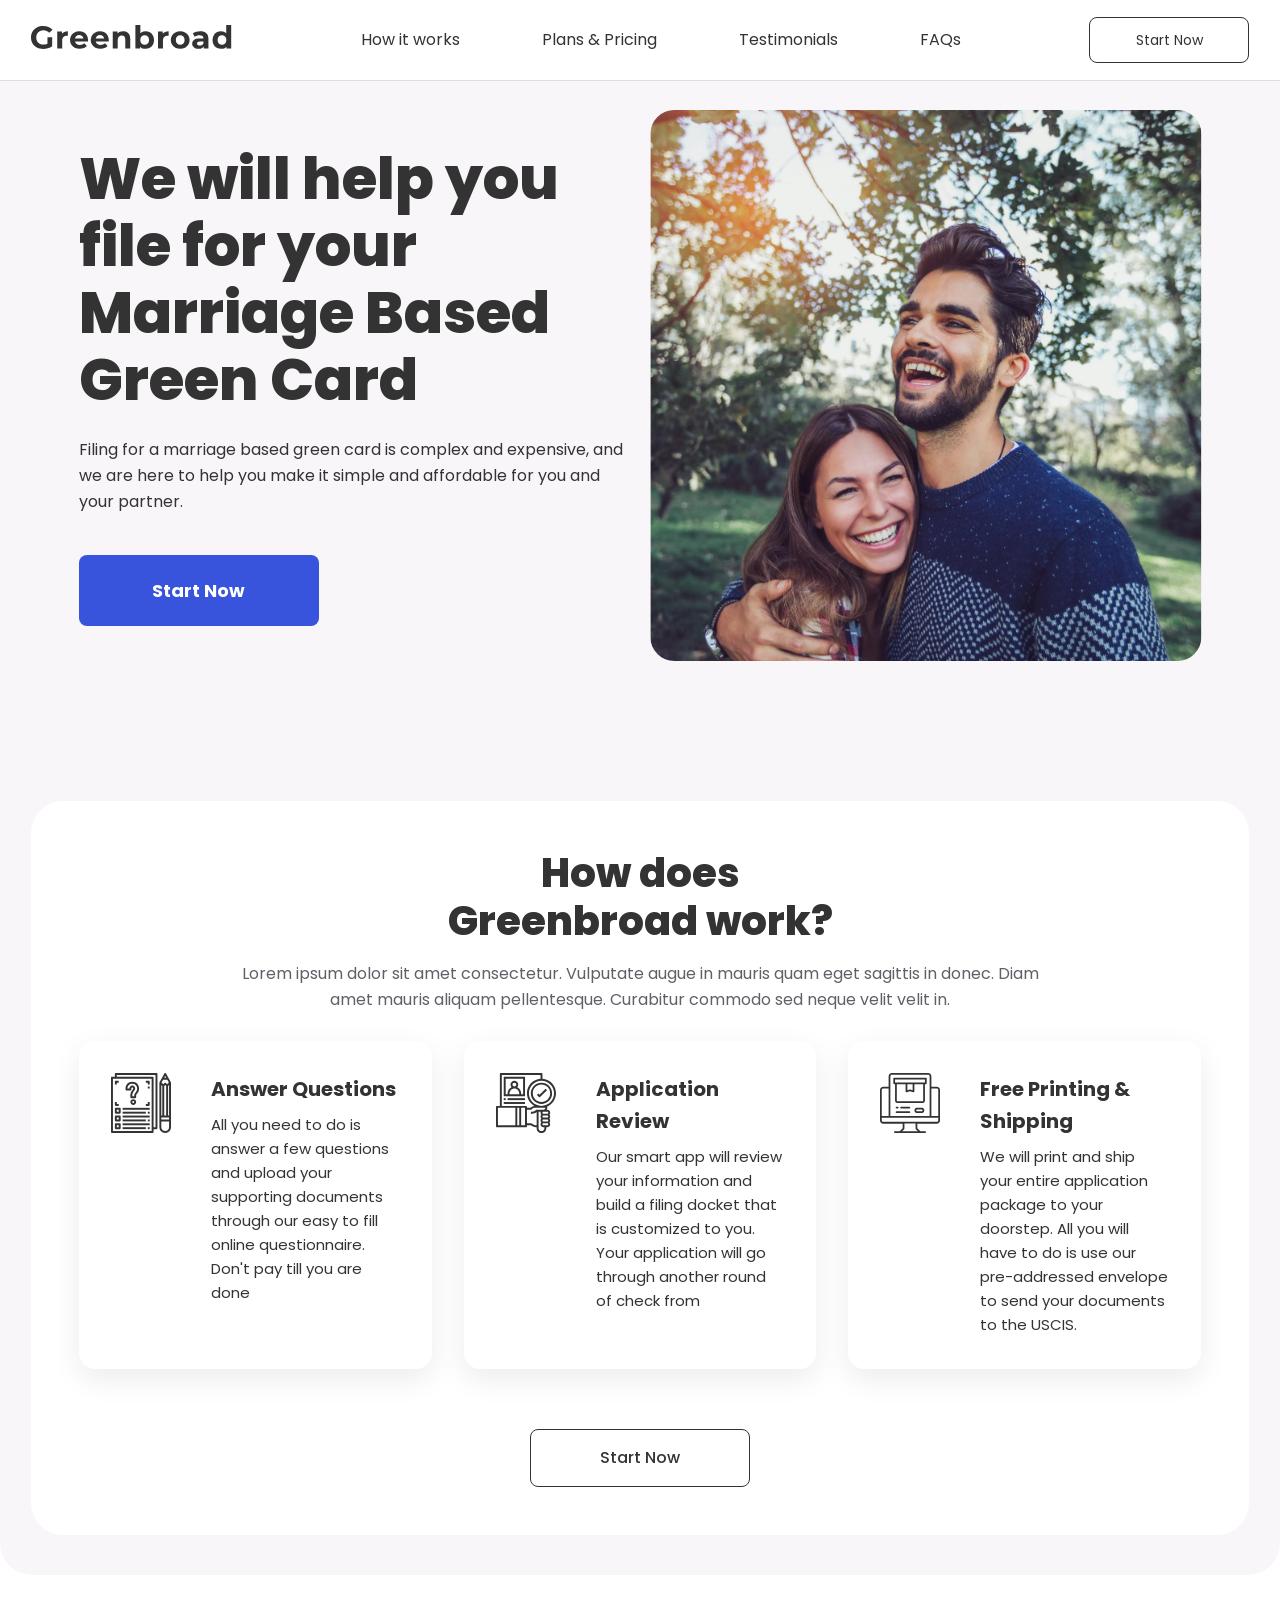
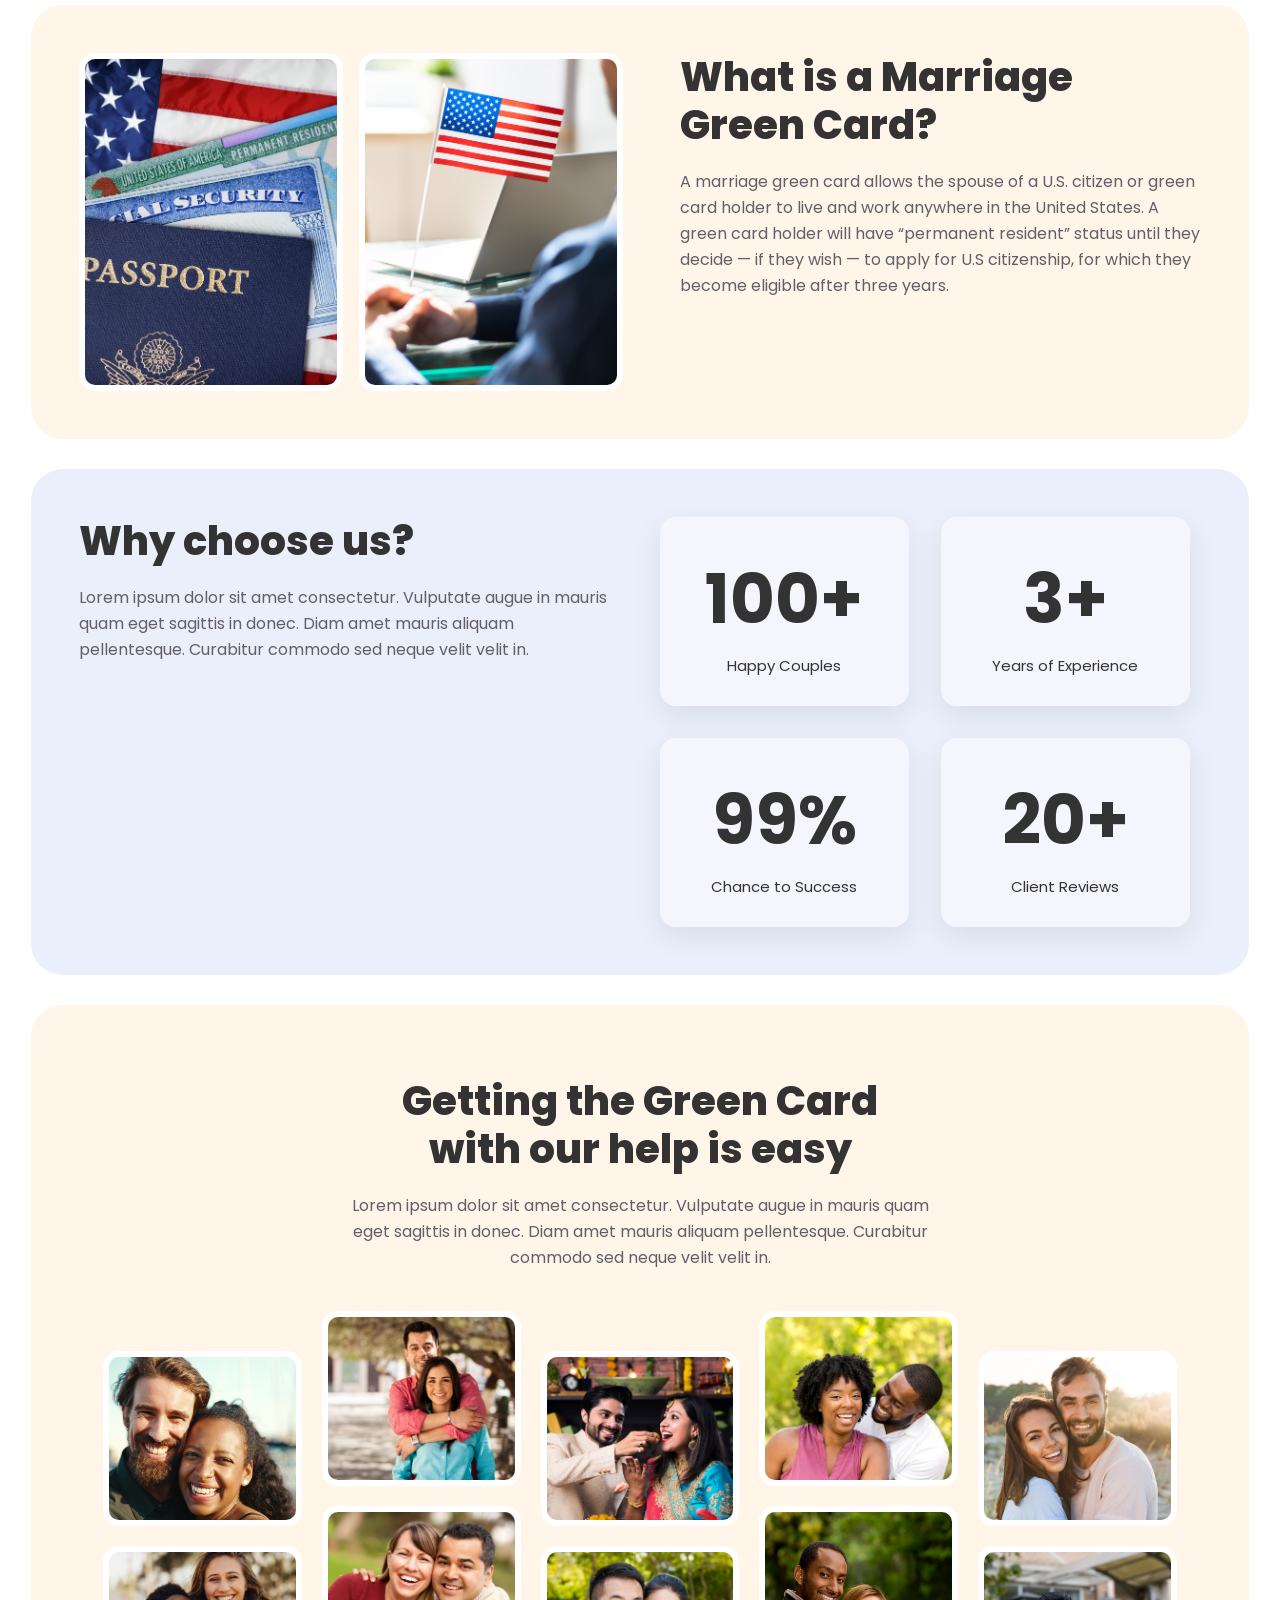
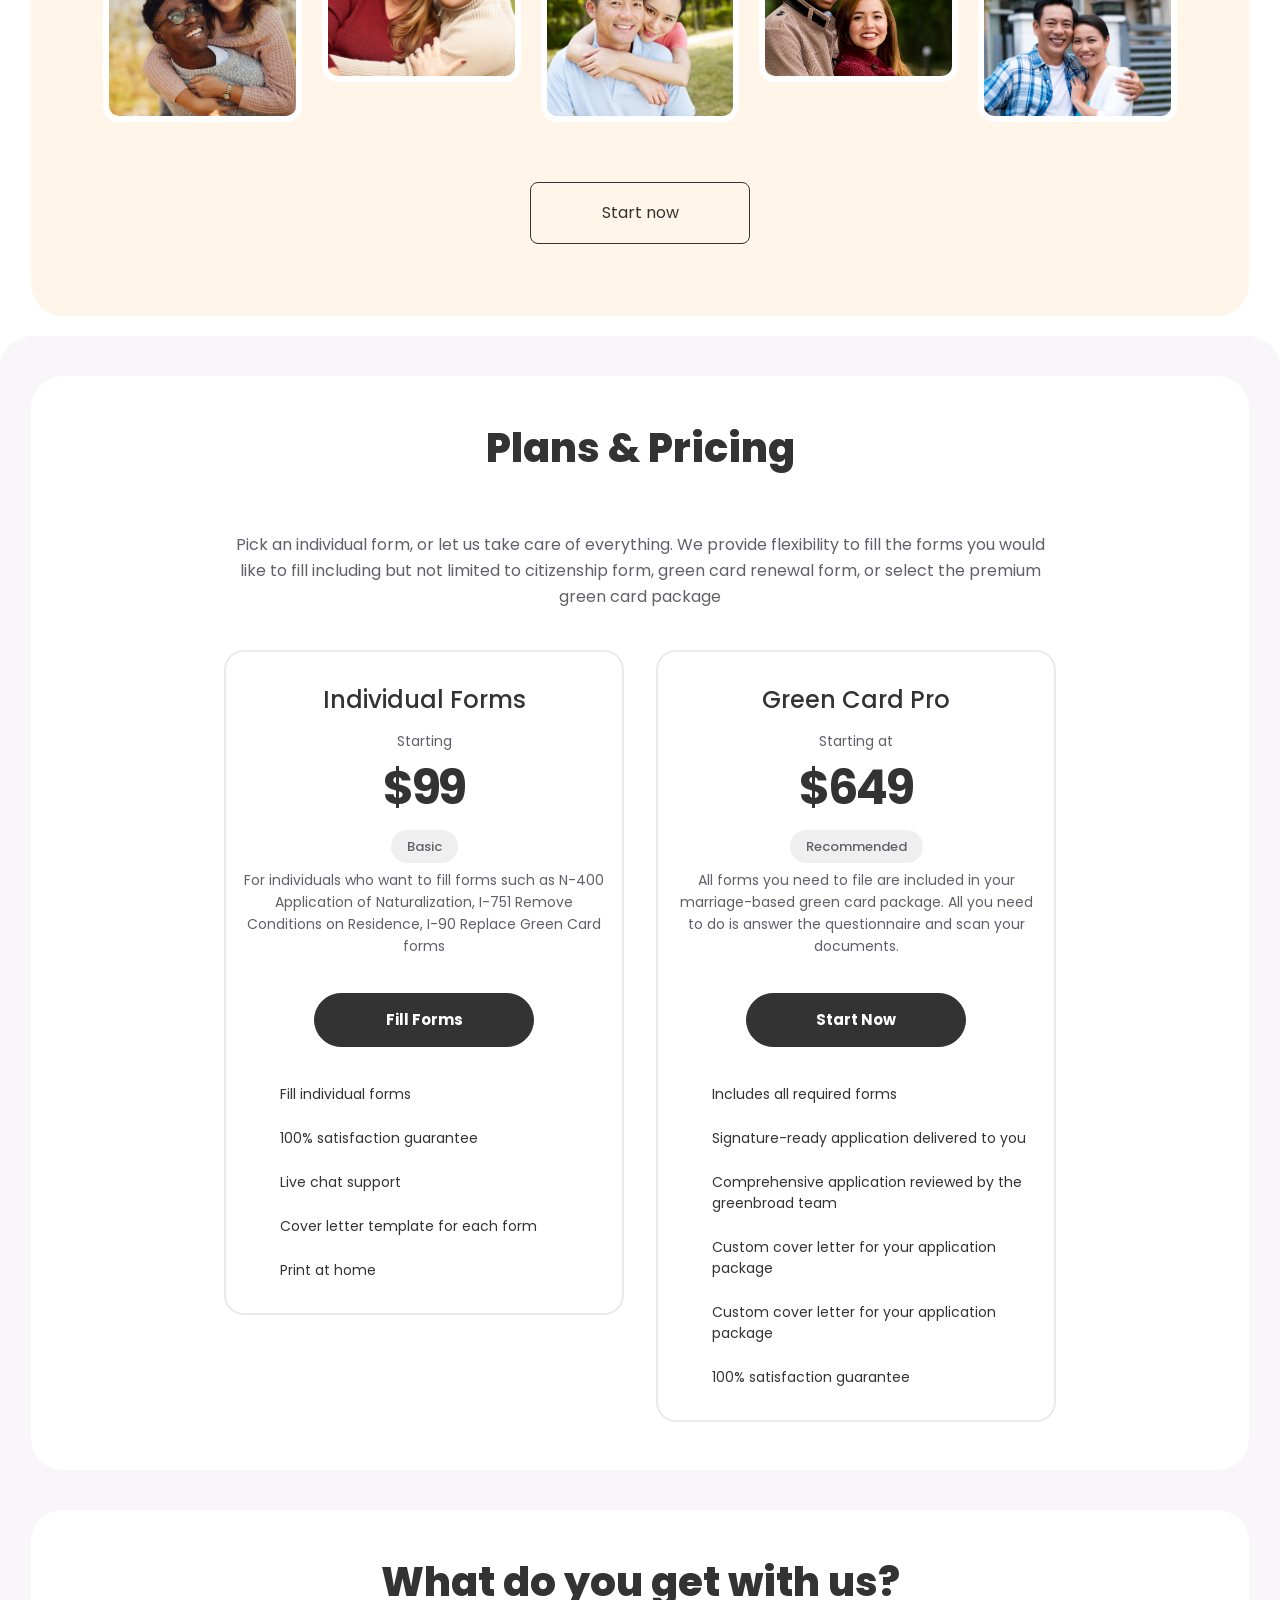
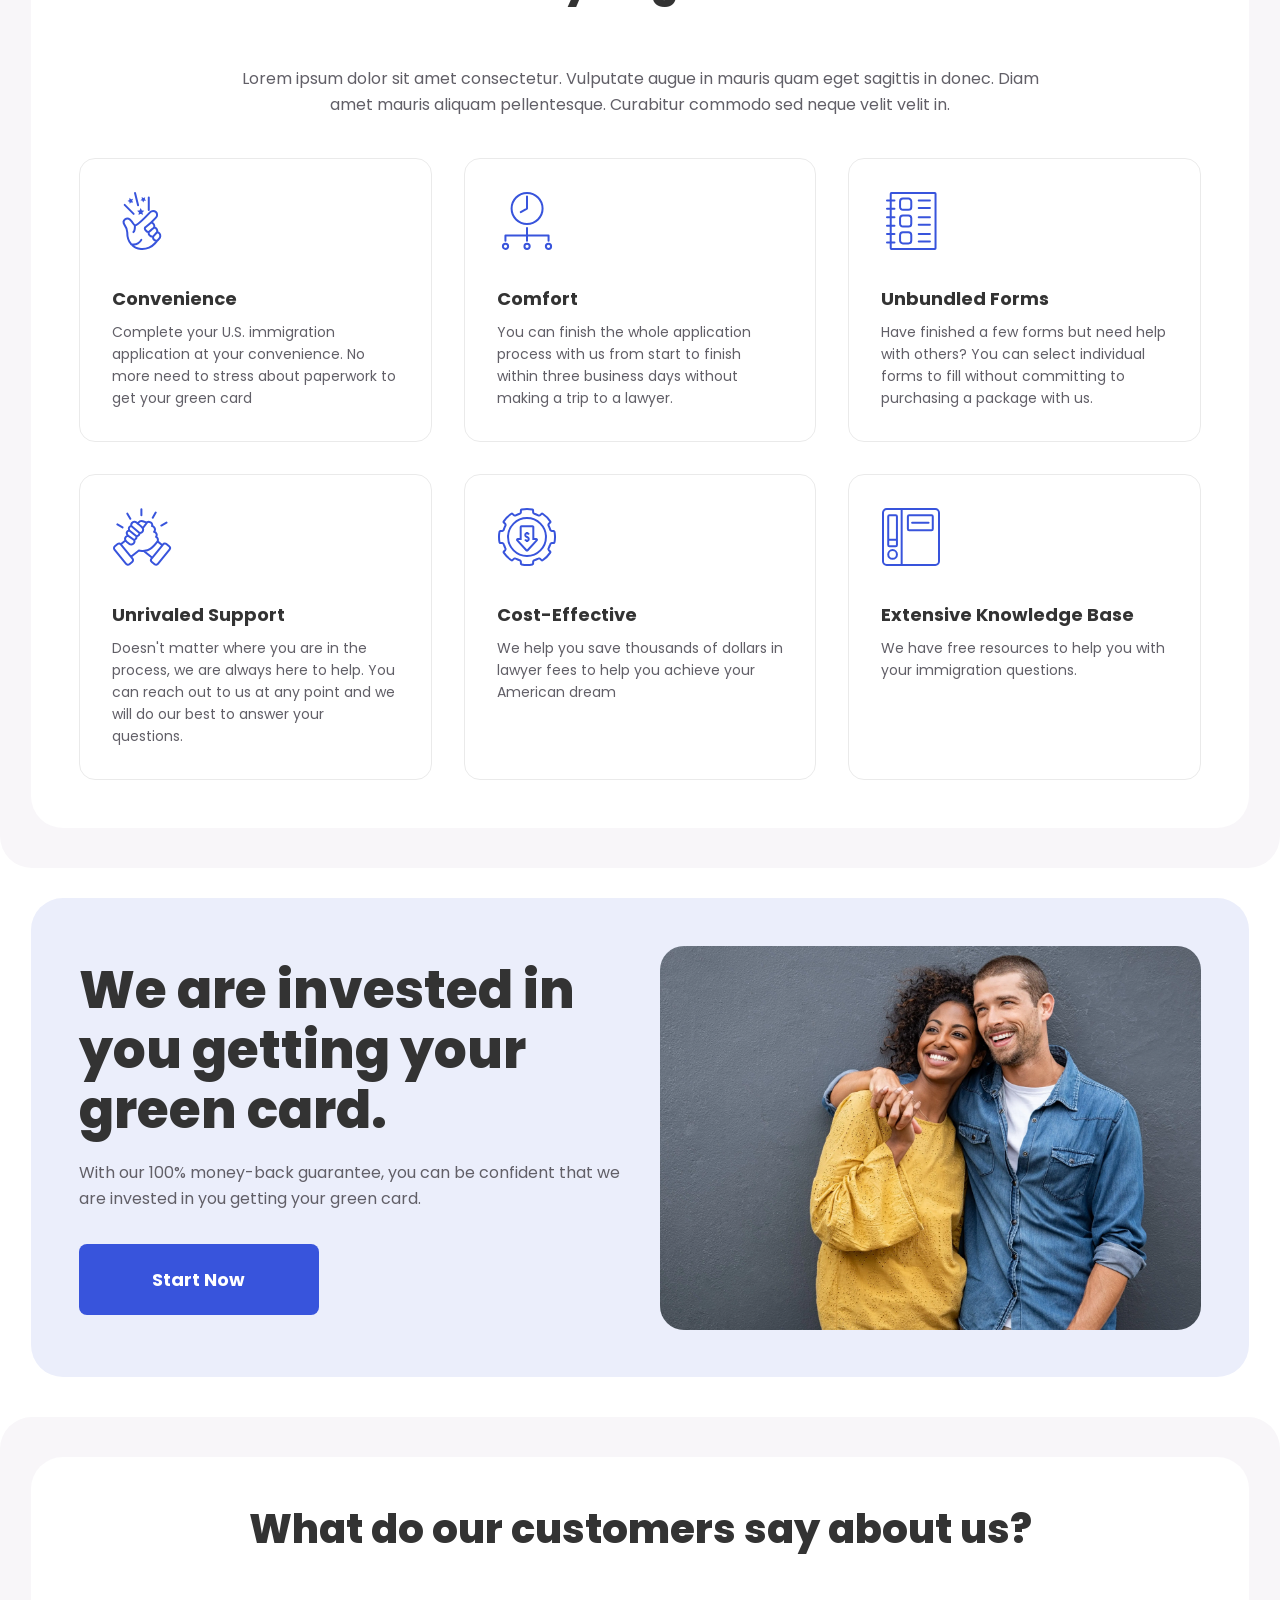
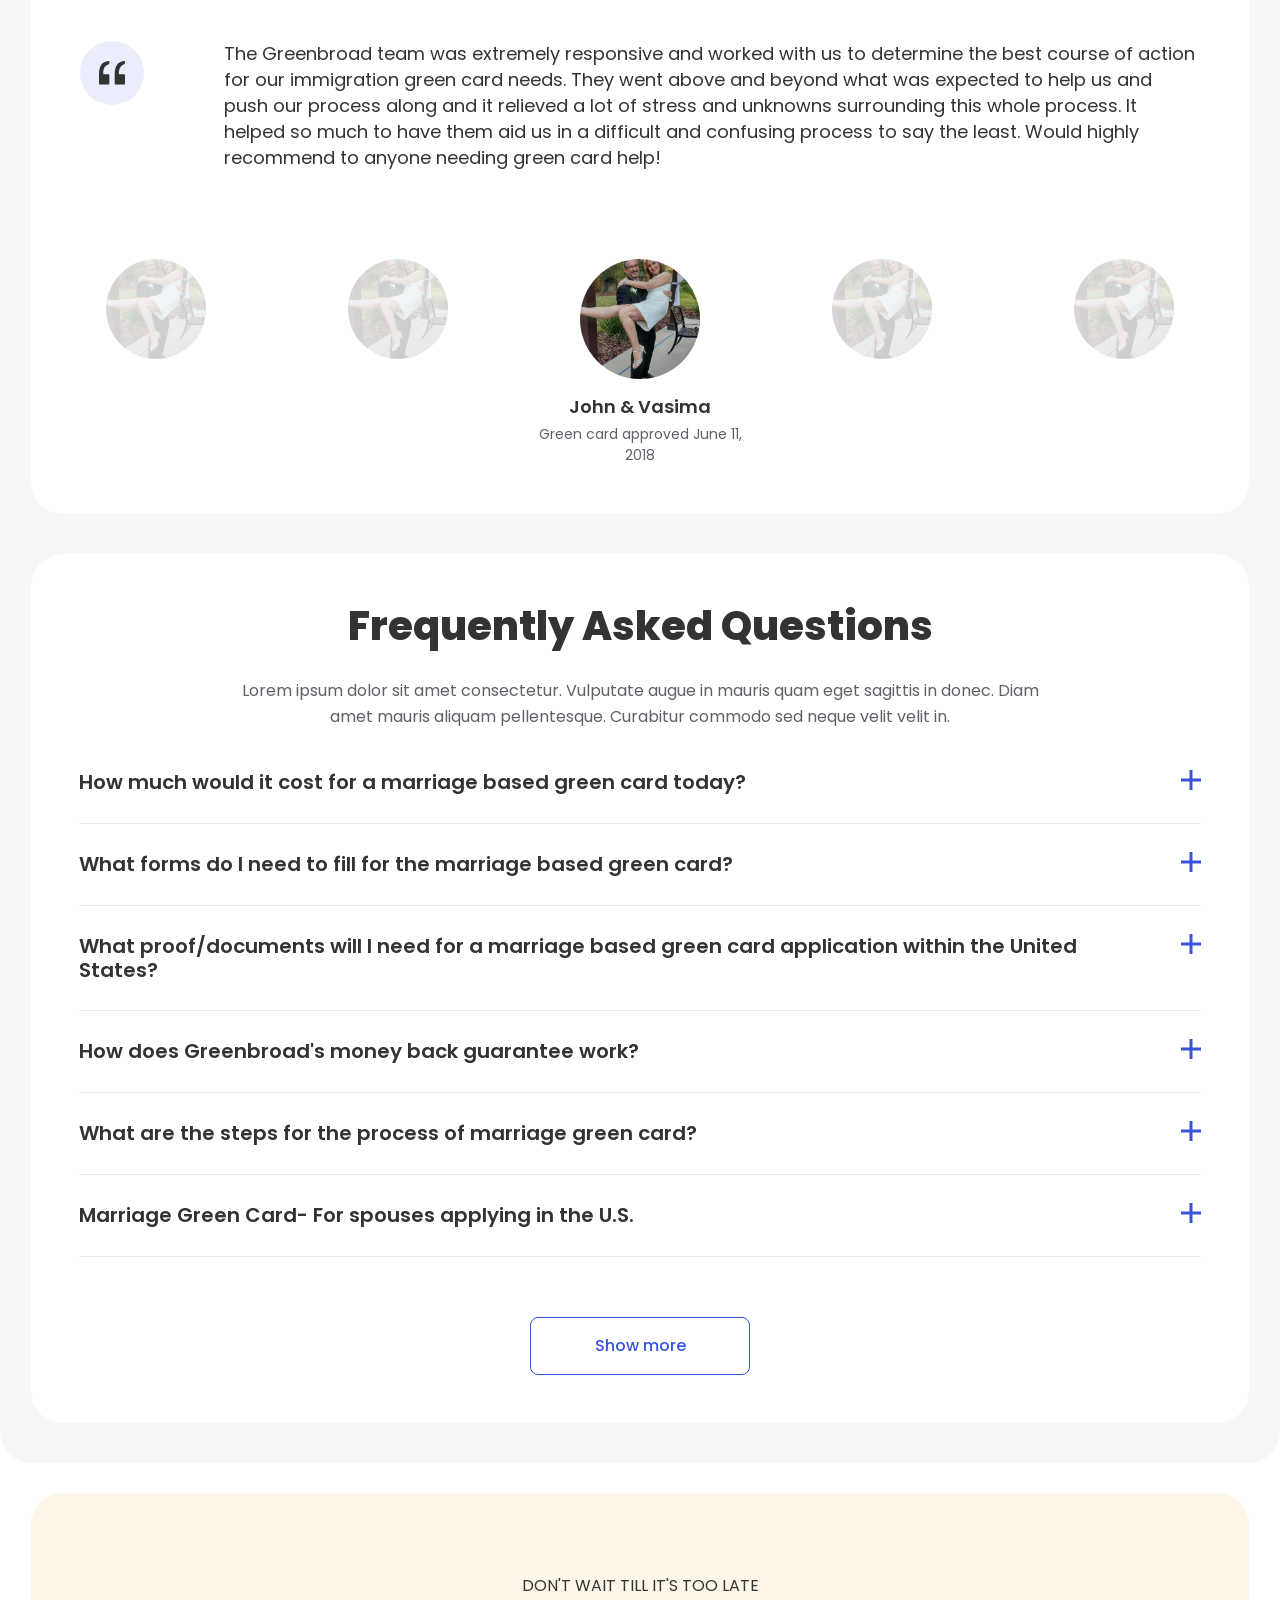
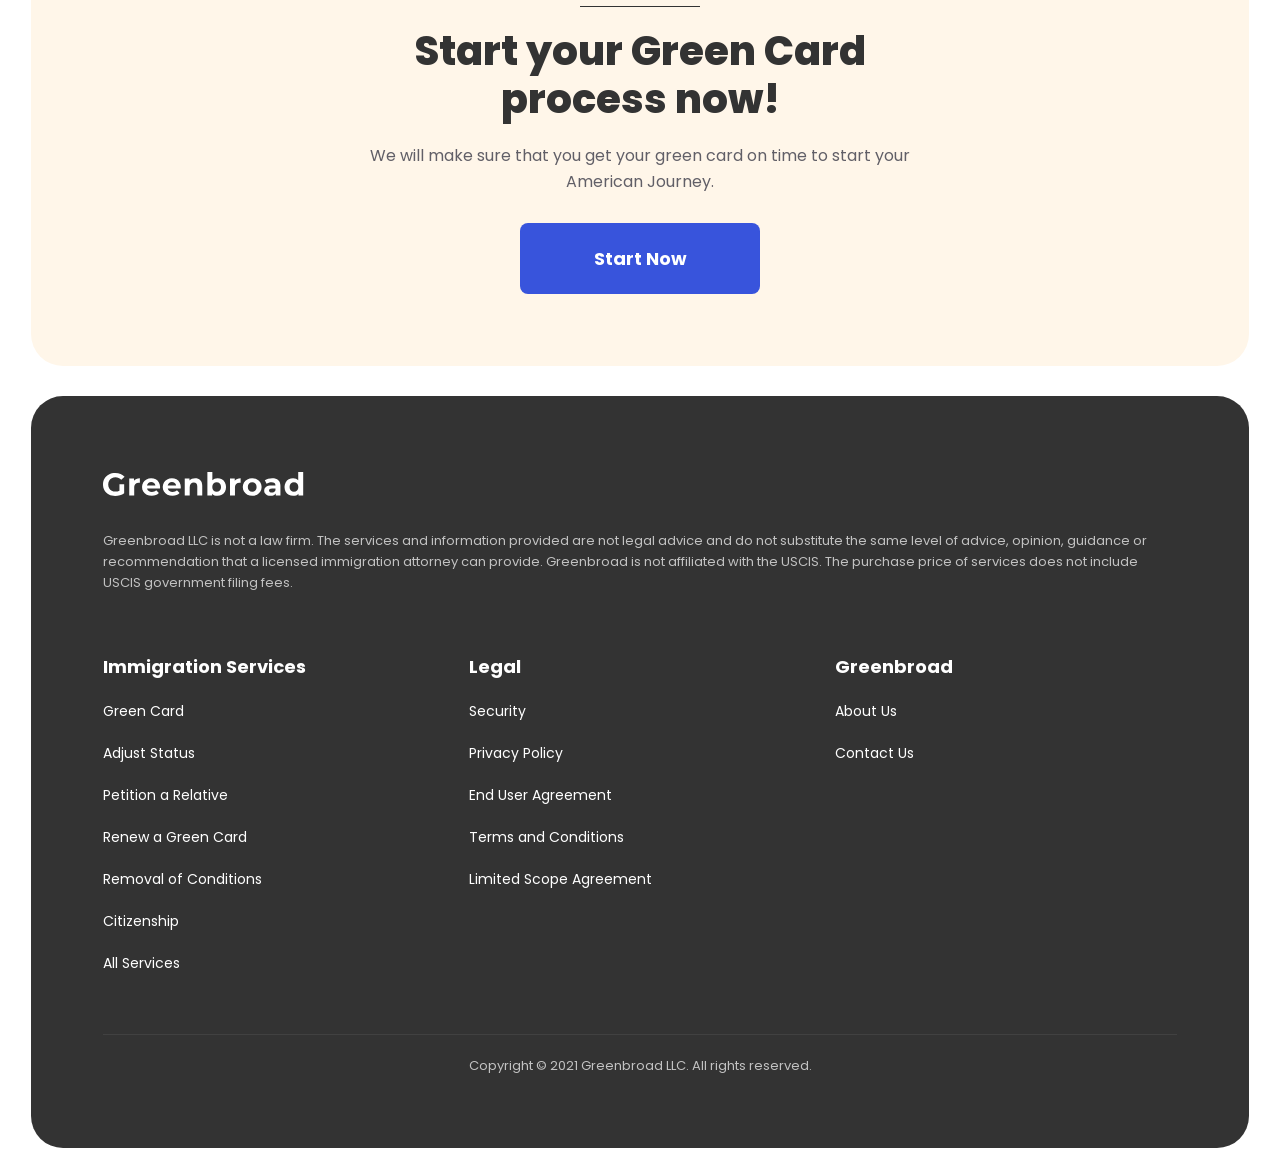
==== commit a241c678: "finished landing page" ====
--- a/docs/index.html
+++ b/docs/index.html
@@ -661,17 +661,276 @@
 						
 							</div>
 							<div class="slider__navigation">
-								<div class="slider__arrow-prev"></div>
-								<div class="slider__arrow-next"></div>
-							</div>
-						</div>
+								<div class="slider__arrow-prev">
+								</div>
+								<div class="slider__arrow-next">
+								</div>
+							</div>
+						</div>
+					</div>
+				</div>
+			</section>
+			<section class="faq">
+				<div class="faq__container">
+					<div class="faq__inner">
+						<h2 class="faq__title">
+							Frequently Asked Questions
+						</h2>
+						<p class="faq__text">
+							Lorem ipsum dolor sit amet consectetur. Vulputate augue in mauris quam eget sagittis in donec. Diam amet mauris aliquam pellentesque. Curabitur commodo sed neque velit velit in.
+						</p>
+						<div class="faq__list">
+							<div data-accordion class="spoiler">
+								<div class="spoiler__preview">
+									<h4 class="spoiler__title">How much would it cost for a marriage based green card today?</h4>
+									<div class="spoiler__icon">
+										<svg width="20" height="20" viewBox="0 0 20 20" fill="none" xmlns="http://www.w3.org/2000/svg">
+											<path d="M10 0V20M20 10L0 10" stroke="#3854DC" stroke-width="3"/>
+											</svg>
+									</div>
+								</div>
+								<div class="spoiler__wrapper">
+									<div class="spoiler__body">
+										Accodrion content here
+									</div>
+								</div>
+							</div>
+							<div data-accordion class="spoiler">
+								<div class="spoiler__preview">
+									<h4 class="spoiler__title">What forms do I need to fill for the marriage based green card?</h4>
+									<div class="spoiler__icon">
+										<svg width="20" height="20" viewBox="0 0 20 20" fill="none" xmlns="http://www.w3.org/2000/svg">
+											<path d="M10 0V20M20 10L0 10" stroke="#3854DC" stroke-width="3"/>
+											</svg>
+									</div>
+								</div>
+								<div class="spoiler__wrapper">
+									<div class="spoiler__body">
+										Accodrion content here
+									</div>
+								</div>
+							</div>
+							<div data-accordion class="spoiler">
+								<div class="spoiler__preview">
+									<h4 class="spoiler__title">What proof/documents will I need for a marriage based green card application within the United States?</h4>
+									<div class="spoiler__icon">
+										<svg width="20" height="20" viewBox="0 0 20 20" fill="none" xmlns="http://www.w3.org/2000/svg">
+											<path d="M10 0V20M20 10L0 10" stroke="#3854DC" stroke-width="3"/>
+											</svg>
+									</div>
+								</div>
+								<div class="spoiler__wrapper">
+									<div class="spoiler__body">
+										Accodrion content here
+									</div>
+								</div>
+							</div>
+							<div data-accordion class="spoiler">
+								<div class="spoiler__preview">
+									<h4 class="spoiler__title">How does Greenbroad's money back guarantee work?</h4>
+									<div class="spoiler__icon">
+										<svg width="20" height="20" viewBox="0 0 20 20" fill="none" xmlns="http://www.w3.org/2000/svg">
+											<path d="M10 0V20M20 10L0 10" stroke="#3854DC" stroke-width="3"/>
+											</svg>
+									</div>
+								</div>
+								<div class="spoiler__wrapper">
+									<div class="spoiler__body">
+										Accodrion content here
+									</div>
+								</div>
+							</div>
+							<div data-accordion class="spoiler">
+								<div class="spoiler__preview">
+									<h4 class="spoiler__title">What are the steps for the process of marriage green card?</h4>
+									<div class="spoiler__icon">
+										<svg width="20" height="20" viewBox="0 0 20 20" fill="none" xmlns="http://www.w3.org/2000/svg">
+											<path d="M10 0V20M20 10L0 10" stroke="#3854DC" stroke-width="3"/>
+											</svg>
+									</div>
+								</div>
+								<div class="spoiler__wrapper">
+									<div class="spoiler__body">
+										Accodrion content here
+									</div>
+								</div>
+							</div>
+							<div data-accordion class="spoiler">
+								<div class="spoiler__preview">
+									<h4 class="spoiler__title">Marriage Green Card- For spouses applying in the U.S.</h4>
+									<div class="spoiler__icon">
+										<svg width="20" height="20" viewBox="0 0 20 20" fill="none" xmlns="http://www.w3.org/2000/svg">
+											<path d="M10 0V20M20 10L0 10" stroke="#3854DC" stroke-width="3"/>
+											</svg>
+									</div>
+								</div>
+								<div class="spoiler__wrapper">
+									<div class="spoiler__body">
+										Accodrion content here
+									</div>
+								</div>
+							</div>
+						</div>
+						<a href="#" class="faq__btn work__btn">
+							Show more
+						</a>
+					</div>
+				</div>
+			</section>
+			<section class="process">
+				<div class="process__container">
+					<div class="process__inner">
+						<p class="process__subtitle">
+							Don't wait till it's too late
+						</p>
+						<h2 class="process__title">
+							Start your Green Card process now!
+						</h2>
+						<p class="process__text">
+							We will make sure that you get your green card on time to start your American Journey.
+						</p>
+						<a href="#" class="process__btn hero__btn">Start Now</a>
 					</div>
 				</div>
 			</section>
 		</main>
 		<footer class="footer">
 	<div class="footer__container">
-		<h2>Footer</h2>
+		<div class="footer__inner">
+			<div class="footer__content">
+				<div class="footer__about">
+					<a class="header__logo footer__logo" href="index.html">
+						<img src="img/logo-white.svg" alt="Greendark">
+					</a>
+					<p class="footer__text">
+						Greenbroad LLC is not a law firm. The services and information provided are not legal advice and do not substitute the same level of advice, opinion, guidance or recommendation that a licensed immigration attorney can provide. Greenbroad is not affiliated with the USCIS. The purchase price of services does not include USCIS government filing fees.
+					</p>
+				</div>
+				<ul class="spoiler__list">
+					<div data-accordion class="spoiler">
+						<div class="spoiler__preview">
+							<h4 class="spoiler__title">Immigration Services</h4>
+							<div class="spoiler__icon">
+								<svg width="20" height="20" viewBox="0 0 20 20" fill="none" xmlns="http://www.w3.org/2000/svg">
+									<path d="M10 0V20M20 10L0 10" stroke="white" stroke-width="3"/>
+									</svg>
+							</div>
+						</div>
+						<div class="spoiler__wrapper">
+							<div class="spoiler__body">
+								<ul class="footer__list">
+									<li class="footer__item">
+										<a href="#" class="footer__link">
+											Green Card
+										</a>
+									</li>
+									<li class="footer__item">
+										<a href="#" class="footer__link">
+											Adjust Status
+										</a>
+									</li>
+									<li class="footer__item">
+											<a href="#" class="footer__link">
+												Petition a Relative
+											</a>
+										</li>
+									<li class="footer__item">
+											<a href="#" class="footer__link">
+												Renew a Green Card
+											</a>
+										</li>
+									<li class="footer__item">
+											<a href="#" class="footer__link">
+												Removal of Conditions
+											</a>
+										</li>
+									<li class="footer__item">
+											<a href="#" class="footer__link">
+												Citizenship
+											</a>
+										</li>
+									<li class="footer__item">
+											<a href="#" class="footer__link">
+												All Services
+											</a>
+										</li>
+								</ul>
+							</div>
+						</div>
+					</div>
+					<div data-accordion class="spoiler">
+						<div class="spoiler__preview">
+							<h4 class="spoiler__title">Legal</h4>
+							<div class="spoiler__icon">
+								<svg width="20" height="20" viewBox="0 0 20 20" fill="none" xmlns="http://www.w3.org/2000/svg">
+									<path d="M10 0V20M20 10L0 10" stroke="white" stroke-width="3"/>
+									</svg>
+							</div>
+						</div>
+						<div class="spoiler__wrapper">
+							<div class="spoiler__body">
+								<ul class="footer__list">
+									<li class="footer__item">
+										<a href="#" class="footer__link">
+											Security
+										</a>
+									</li>
+									<li class="footer__item">
+										<a href="#" class="footer__link">
+											Privacy Policy
+										</a>
+									</li>
+									<li class="footer__item">
+										<a href="#" class="footer__link">
+											End User Agreement
+										</a>
+									</li>
+									<li class="footer__item">
+										<a href="#" class="footer__link">
+											Terms and Conditions
+										</a>
+									</li>
+									<li class="footer__item">
+										<a href="#" class="footer__link">
+											Limited Scope Agreement
+										</a>
+									</li>
+								</ul>
+							</div>
+						</div>
+					</div>
+					<div data-accordion class="spoiler">
+						<div class="spoiler__preview">
+							<h4 class="spoiler__title">Greenbroad</h4>
+							<div class="spoiler__icon">
+								<svg width="20" height="20" viewBox="0 0 20 20" fill="none" xmlns="http://www.w3.org/2000/svg">
+									<path d="M10 0V20M20 10L0 10" stroke="white" stroke-width="3"/>
+									</svg>
+							</div>
+						</div>
+						<div class="spoiler__wrapper">
+							<div class="spoiler__body">
+								<ul class="footer__list">
+									<li class="footer__item">
+										<a href="#" class="footer__link">
+											About Us
+										</a>
+									</li>
+									<li class="footer__item">
+										<a href="#" class="footer__link">
+											Contact Us
+										</a>
+									</li>
+								</ul>
+							</div>
+						</div>
+					</div>
+				</ul>
+			</div>
+			<p class="footer__copy">
+				Copyright &COPY; 2021 Greenbroad LLC. All rights reserved.
+			</p>
+		</div>
 	</div>
 </footer>
 	</div>
--- a/docs/css/home.min.css
+++ b/docs/css/home.min.css
@@ -1 +1 @@
-@charset "UTF-8";html{scroll-behavior:smooth}a,address,aside,audio,b,body,div,footer,form,h1,h2,h3,h4,h5,h6,header,html,i,iframe,img,input,li,menu,nav,ol,p,section,span,textarea,ul,video{margin:0;padding:0;border:0;font-size:100%;font:inherit;vertical-align:baseline;box-sizing:border-box}body,html{position:relative;min-height:100%}article,aside,details,figcaption,figure,footer,header,hgroup,menu,nav,section{display:block}ol,ul{list-style:none}a{color:inherit;text-decoration:none}input,textarea{color:inherit}input::-moz-placeholder,textarea::-moz-placeholder{color:inherit;font-size:1em}input::placeholder,textarea::placeholder{color:inherit;font-size:1em}input:focus,textarea:focus{outline:0}button{cursor:pointer;color:inherit;border:none;background-color:transparent;padding:0}.input-checkbox,input.text,input[type=button],input[type=submit],input[type=text],textarea{-webkit-appearance:none;border-radius:0}.footer__container,.header-action__body,.header__container,body.home .choose__container,body.home .get__container,body.home .hero__container,body.home .invest__container,body.home .marriage__container,body.home .plans__container,body.home .pref__container,body.home .reviews__container,body.home .work__container{padding-left:4.2553191489%;padding-right:4.2553191489%}.header__btn,.header__controls-btn,body.home .card__btn,body.home .get__btn,body.home .hero__btn,body.home .work__btn{display:flex;align-items:center;justify-content:center;border-radius:8px;cursor:pointer;transition:.5s}body.home .choose__title,body.home .get__title,body.home .invest__title,body.home .marriage__title,body.home .plans__title,body.home .pref__title,body.home .reviews__title,body.home .work__title{font-size:1.75rem;line-height:1.2142857143;font-weight:800}body.home .choose__text,body.home .get__text,body.home .invest__text,body.home .marriage__text,body.home .plans__text,body.home .pref__text,body.home .work__text{color:#615f67;font-size:.9375rem;line-height:1.6}@font-face{font-family:NotoSans;font-display:swap;src:url(../fonts/NotoSans-Regular.woff) format("woff"),url(../fonts/NotoSans-Regular.woff-2) format("woff-2");font-weight:400;font-style:normal}@font-face{font-family:NotoSans;font-display:swap;src:url(../fonts/NotoSans-Medium.woff) format("woff"),url(../fonts/NotoSans-Medium.woff-2) format("woff-2");font-weight:500;font-style:normal}@font-face{font-family:NotoSans;font-display:swap;src:url(../fonts/NotoSans-SemiBold.woff) format("woff"),url(../fonts/NotoSans-SemiBold.woff-2) format("woff-2");font-weight:600;font-style:normal}@font-face{font-family:NotoSans;font-display:swap;src:url(../fonts/NotoSans-Bold.woff) format("woff"),url(../fonts/NotoSans-Bold.woff-2) format("woff-2");font-weight:700;font-style:normal}@font-face{font-family:Poppins;font-display:swap;src:url(../fonts/Poppins-Regular.woff) format("woff"),url(../fonts/Poppins-Regular.woff-2) format("woff-2");font-weight:400;font-style:normal}@font-face{font-family:Poppins;font-display:swap;src:url(../fonts/Poppins-Medium.woff) format("woff"),url(../fonts/Poppins-Medium.woff-2) format("woff-2");font-weight:500;font-style:normal}@font-face{font-family:Poppins;font-display:swap;src:url(../fonts/Poppins-SemiBold.woff) format("woff"),url(../fonts/Poppins-SemiBold.woff-2) format("woff-2");font-weight:600;font-style:normal}@font-face{font-family:Poppins;font-display:swap;src:url(../fonts/Poppins-Bold.woff) format("woff"),url(../fonts/Poppins-Bold.woff-2) format("woff-2");font-weight:700;font-style:normal}@font-face{font-family:Poppins;font-display:swap;src:url(../fonts/Poppins-ExtraBold.woff) format("woff"),url(../fonts/Poppins-ExtraBold.woff-2) format("woff-2");font-weight:800;font-style:normal}body.lock{overflow:hidden}body{font-family:Poppins;font-size:1rem;line-height:1.25;color:#333;background-color:#f8f6f9}.wrapper{display:flex;flex-direction:column;justify-content:space-between;min-height:100vh;overflow:hidden}main{flex:1 1 auto}.image{transition:.3s;overflow:hidden;position:relative;padding-bottom:100%;width:100%}.image img{position:absolute;top:0;left:0;width:100%;height:100%;-o-object-fit:cover;object-fit:cover}.image.hv:hover img{transform:scale(1.2)}.header{background-color:#fff;position:fixed;width:100%;box-shadow:0 1px 0 rgba(0,0,0,.1);opacity:1;transition:opacity .3s}.header:hover{opacity:1!important}.header:before{content:"";position:absolute;top:0;left:0;width:100%;height:100%;background-color:transparent;z-index:1}.header__body{min-height:66px;display:flex;align-items:center;justify-content:space-between;-moz-column-gap:20px;column-gap:20px}.header__logo{z-index:2;font-size:1.875rem;line-height:1.25;transition:.3s}.header__logo img{max-width:168px}.header__logo:hover{transform:scale(1.1)}.header__btn{font-size:1.125rem;line-height:1.5;font-weight:700;color:#fff;background:#3854dc;padding:20px 0}.header__btn:hover{background-color:#4d6aff}.header__controls{display:flex;align-items:center;gap:50px}.header__controls-btn{display:none}.header-action{display:block;margin-bottom:48px}.header-action__body{position:fixed;height:calc(100% - 66px);top:66px;left:0;max-width:100%;width:100%;padding-top:12px;padding-bottom:12px;background-color:#fff;transition:.5s;transform:translateY(-200%);z-index:2}.header-action__body.active{transform:translateY(0);overflow:auto;box-shadow:0 -1px 0 rgba(0,0,0,.1)}.header-action li{cursor:pointer;transition:.3s;font-size:1.5rem;line-height:1.5833333333;border-bottom:1px solid rgba(51,51,51,.1);margin-top:48px;padding-bottom:0}.header-action li a{padding-top:5px;padding-bottom:5px}.burger{position:relative;z-index:2;min-height:30px;width:30px;display:flex;align-items:center;justify-content:center;transition:.3s;cursor:pointer}.burger:hover{transform:scale(1.2)}.burger__wrapper{width:22px;height:18px;position:relative;display:flex;flex-direction:column}.burger__wrapper span,.burger__wrapper:after,.burger__wrapper:before{width:100%;height:2px;background-color:#000;transition:.3s;transform:translateY(0);position:relative;left:0}.burger__wrapper:before{content:"";animation:.7s forwards burgerTopDisabled}.burger__wrapper:after{content:"";animation:.7s forwards burgerBottomDisabled}.burger__wrapper span{top:50%;transform:translateY(-150%);transition:background-color .3s,transform .3s}@keyframes burgerTopDisabled{0%{top:50%;transform:translateY(-50%) rotate(-45deg)}50%{top:50%;transform:translateY(-50%)}100%{top:0;transform:translateY(0)}}@keyframes burgerBottomDisabled{0%{top:50%;transform:translateY(-250%) rotate(45deg)}50%{top:50%;transform:translateY(-250%)}100%{top:100%;transform:translateY(-300%)}}.burger.active .burger__wrapper:before{animation:.7s forwards burgerTopActive}.burger.active .burger__wrapper span{transform:translateY(-150%) scale(0);transition:background-color .3s,transform .3s .3s}.burger.active .burger__wrapper:after{animation:.7s forwards burgerBottomActive}@keyframes burgerTopActive{0%{top:0;transform:translateY(0)}50%{top:50%;transform:translateY(-50%)}100%{top:50%;transform:translateY(-50%) rotate(-45deg)}}@keyframes burgerBottomActive{0%{top:100%;transform:translateY(-300%)}50%{top:50%;transform:translateY(-250%)}100%{top:50%;transform:translateY(-250%) rotate(45deg)}}.btn{cursor:pointer;border-radius:.5rem;background-color:#6f38c7;width:100px;height:40px;transition:.3s;position:relative;overflow:hidden;padding:10px 15px}.btn span{position:relative;z-index:1}.btn:after{content:"";position:absolute;top:0;left:0;width:100%;height:100%;background-color:rgba(255,255,255,0);transition:.3s}.btn:hover{transform:scale(1.1)}.btn:hover:after{background-color:rgba(255,255,255,.25)}.btn:active:after{background-color:rgba(255,255,255,.15)}.btn.modify{color:red;background-color:#000}.spoiler{width:auto;padding-left:20px;padding-right:20px;background-color:#000;color:#fff;border-radius:10px}.spoiler__preview{cursor:pointer;padding-top:20px;padding-bottom:20px;position:relative;display:flex;justify-content:space-between;align-items:center}.spoiler__icon{transition:.3s}.spoiler__wrapper{height:0;overflow:hidden;transition:.5s}.spoiler__body{padding-top:30px;padding-bottom:30px}.spoiler.opened .spoiler__icon{transform:rotate(180deg)}.pop-up{position:fixed;top:0;left:0;background-color:rgba(0,0,0,.9);width:100vw;height:100vh;z-index:0;pointer-events:none;opacity:0;transition:opacity .5s,z-index .5s}.pop-up.active{z-index:20;opacity:1;pointer-events:all;transition:opacity .5s,z-index}.pop-up__wrapper{position:absolute;top:0;left:0;bottom:0;right:0;width:100%;height:100%;padding:20px;overflow-y:auto}.pop-up__body{overflow-y:auto;overflow-x:hidden;background-color:#fff;padding:30px;position:relative}.pop-up__close-icon-wrapper{position:absolute;z-index:1;top:5px;right:5px;width:40px;height:40px;display:flex;justify-content:center;align-items:center;cursor:pointer;transform:translate(8px,-8px);transition:transform .3s}.pop-up__close-icon-wrapper:hover{transform:translate(8px,-8px) scale(1.35)}.pop-up__close-icon{position:relative;width:24px;height:24px}.pop-up__close-icon:after,.pop-up__close-icon:before{content:"";display:inline-block;width:100%;height:2px;background-color:#000;position:absolute;top:50%;left:50%;border-radius:1px}.pop-up__close-icon:after{transform:translate(-50%,-50%) rotate(45deg)}.pop-up__close-icon:before{transform:translate(-50%,-50%) rotate(-45deg)}.pop-up-video{position:fixed;top:0;left:0;background-color:rgba(0,0,0,.9);width:100vw;height:100vh;z-index:0;pointer-events:none;opacity:0;transition:opacity .5s,z-index .5s}.pop-up-video.active{z-index:20;opacity:1;pointer-events:all;transition:opacity .5s,z-index}.pop-up-video__wrapper{position:absolute;top:0;left:0;bottom:0;right:0;width:100%;height:100%;padding:20px;overflow-y:auto}.pop-up-video__body{overflow-y:auto;overflow-x:hidden;background-color:#fff;padding:30px;position:relative}.pop-up-video__close-icon-wrapper{position:absolute;z-index:1;top:5px;right:5px;width:40px;height:40px;display:flex;justify-content:center;align-items:center;cursor:pointer;transform:translate(8px,-8px);transition:transform .3s}.pop-up-video__close-icon-wrapper:hover{transform:translate(8px,-8px) scale(1.35)}.pop-up-video__close-icon{position:relative;width:24px;height:24px}.pop-up-video__close-icon:after,.pop-up-video__close-icon:before{content:"";display:inline-block;width:100%;height:2px;background-color:#000;position:absolute;top:50%;left:50%;border-radius:1px}.pop-up-video__close-icon:after{transform:translate(-50%,-50%) rotate(45deg)}.pop-up-video__close-icon:before{transform:translate(-50%,-50%) rotate(-45deg)}.pop-up-video__content{position:relative;overflow:hidden}.pop-up-video__preview{position:absolute;display:flex;justify-content:center;align-items:center;top:0;left:0;right:0;bottom:0;height:100%;width:100%;background-color:#d3d3d3}body.home{background-color:#fff}body.home .hero{background-color:#f8f6f9}body.home .hero__container{padding-top:14px;padding-bottom:40px}body.home .hero__inner{display:flex;flex-direction:column-reverse;gap:20px;position:relative}body.home .hero__content{max-width:634px;width:100%}body.home .hero__title{font-size:2.375rem;line-height:1.1578947368;font-weight:800;margin-bottom:12px}body.home .hero__title .small-br{display:block}body.home .hero__text{font-size:.9375rem;line-height:1.6;margin-bottom:24px}body.home .hero__btn{font-size:1.125rem;line-height:1.5;font-weight:700;background-color:#3854dc;color:#fff;padding:22px 0;max-width:240px;width:100%}body.home .hero__btn:hover{background-color:#4d6aff}body.home .hero__pic{transform:scaleX(-1);border-radius:24px;padding-bottom:94.7674418605%}body.home .work{background-color:#f8f6f9;border-bottom-left-radius:32px;border-bottom-right-radius:32px}body.home .work__container{padding-top:40px;padding-bottom:16px}body.home .work__inner{padding:36px 16px;border-radius:32px;background-color:#fff}body.home .work__title{margin-bottom:16px;text-align:center}body.home .work__title span{display:block}body.home .work__text{text-align:center;margin-bottom:28px}body.home .work__list{display:flex;flex-direction:column;gap:20px}body.home .work__item{padding:24px;display:flex;gap:20px;background:rgba(255,255,255,.5);box-shadow:0 10px 30px rgba(0,0,0,.08);border-radius:16px}body.home .work__desc-title{font-size:1.125rem;line-height:1.6111111111;font-weight:700;margin-bottom:8px}body.home .work__desc-text{font-size:.875rem;line-height:1.5714285714}body.home .work__btn{margin:28px auto 0;padding:18px 0;max-width:220px;width:100%;border:1px solid #333;border-radius:8px;font-weight:500}body.home .work__btn:hover{background-color:#3854dc;color:#fff}body.home .marriage{background-color:#fff;margin-top:16px}body.home .marriage__container{background:#fff6e9;border-radius:32px}body.home .marriage__inner{display:flex;flex-direction:column;gap:28px;padding:36px 0}body.home .marriage__pics{display:flex;align-items:center;gap:12px}body.home .marriage__pic{border-radius:16px;border:4px solid #fff;padding-bottom:69.768419283%}body.home .marriage__pic:nth-child(2) img{-o-object-position:right;object-position:right}body.home .marriage__pic:nth-child(3){display:none}body.home .marriage__title{margin-bottom:16px}body.home .choose{margin-top:16px}body.home .choose__container{background:#ebeefb;border-radius:32px}body.home .choose__inner{display:flex;flex-direction:column;gap:28px;padding:36px 0}body.home .choose__title{margin-bottom:16px}body.home .choose__list{display:flex;flex-wrap:wrap;gap:12px}body.home .choose__item{min-width:166px;width:100%;background:rgba(255,255,255,.5);box-shadow:0 10px 30px rgba(0,0,0,.08);border-radius:16px;text-align:center;padding:16px 12px;flex-basis:48.026%}body.home .choose__item-num{font-size:3rem;line-height:1.6041666667;font-weight:700}body.home .choose__item-text{font-size:.875rem;line-height:1.5714285714}body.home .get{background-color:#fff;margin-top:16px}body.home .get__container{background:#fff6e9;border-radius:32px}body.home .get__inner{padding:36px 0}body.home .get__title{margin-bottom:16px;text-align:center}body.home .get__text{text-align:center;max-width:600px;width:100%;margin:0 auto}body.home .get__list{display:flex;align-items:center;justify-content:center;flex-wrap:wrap;gap:12px;padding:28px 0 68px}body.home .get__item{max-width:200px;width:100%;border-radius:16px;flex:1 0 48%;padding-bottom:45.9302325581%;border:4px solid #fff}body.home .get__item img{transition:.5s}body.home .get__item img:hover{transform:scale(1.1)}body.home .get__item:nth-child(even){transform:translateY(40px)}body.home .get__item:nth-child(n+5){display:none}body.home .get__item:nth-child(2) img,body.home .get__item:nth-child(7) img{-o-object-position:90%;object-position:90%}body.home .get__item:nth-child(4) img{-o-object-position:60%;object-position:60%}body.home .get__item:nth-child(9) img{-o-object-position:30%;object-position:30%}body.home .get__btn{padding:20px 0;max-width:220px;width:100%;margin:0 auto;border:1px solid #333}body.home .get__btn:hover{color:#fff6e9;background-color:#333}body.home .plans{margin-top:20px;background-color:#f8f6f9;border-top-right-radius:32px;border-top-left-radius:32px}body.home .plans__container{padding-top:16px;padding-bottom:16px}body.home .plans__inner{padding:36px 16px;border-radius:32px;background-color:#fff}body.home .plans__title{font-size:1.875rem;line-height:1.2;margin-bottom:16px;text-align:center}body.home .plans__title span{display:block}body.home .plans__text{text-align:center;margin-bottom:28px}body.home .plans__cards{display:flex;flex-direction:column;justify-content:space-between;align-items:center;gap:16px}body.home .card{max-width:400px;width:100%;padding:2px;background:rgba(51,51,51,.1);border-radius:20px;position:relative;transition:1s}body.home .card:hover{background:linear-gradient(135deg,#bcc4ec 0,#8de6b1 44%,#3854dc 100%)}body.home .card:hover .card__lvl span{color:#3854dc;background-color:rgba(56,84,220,.1)}body.home .card__content{background-color:#fff;padding:30px 18px;border-radius:18px}body.home .card__title{font-weight:500;font-size:1.5rem;line-height:1.5;text-align:center;margin-bottom:12px}body.home .card__subtitle{font-size:.875rem;line-height:1.5714285714;text-align:center;color:#615f67}body.home .card__price{font-size:3rem;line-height:1.5;font-weight:700;text-align:center;letter-spacing:-.05em;margin-bottom:12px}body.home .card__lvl{text-align:center;margin-bottom:12px}body.home .card__lvl span{font-size:.8125rem;line-height:1.6153846154;background:rgba(97,95,103,.1);border-radius:100px;padding:7px 16px;color:#615f67;font-weight:500}body.home .card__text{font-size:.875rem;line-height:1.5714285714;color:#615f67;text-align:center;margin-bottom:36px}body.home .card__btn{max-width:220px;width:100%;border-radius:100px;padding:15px 0;border:1px solid #333;margin:0 auto 36px;font-size:.9375rem;line-height:1.4666666667;font-weight:700;color:#fff;background-color:#333}body.home .card__btn:hover{color:#333;background-color:#fff;border:1px solid #333}body.home .card__list{display:flex;flex-direction:column;gap:20px;font-size:.875rem;line-height:1.5}body.home .card__item{position:relative;padding:1.5px 0 1.5px 36px}body.home .card__item::before{content:"";position:absolute;left:0;top:0;width:24px;height:24px;background-image:url(../../img/icons/check.svg)}body.home .pref{background-color:#f8f6f9;border-bottom-right-radius:32px;border-bottom-left-radius:32px}body.home .pref__container{padding-top:4px;padding-bottom:16px}body.home .pref__inner{padding:36px 16px;border-radius:32px;background-color:#fff}body.home .pref__title{margin-bottom:16px;text-align:center}body.home .pref__title span{display:block}body.home .pref__text{text-align:center;margin-bottom:28px}body.home .pref__list{display:flex;flex-direction:column;gap:24px;width:100%}body.home .pref__item{border:1px solid rgba(51,51,51,.1);border-radius:16px;padding:20px}body.home .pref__item svg{margin-bottom:28px}body.home .pref__item-title{font-size:1.125rem;line-height:1.6111111111;font-weight:700;margin-bottom:8px}body.home .pref__item-text{font-size:.875rem;line-height:1.5714285714;color:#615f67}body.home .invest{margin-top:16px}body.home .invest__container{background:#ebeefb;border-radius:32px}body.home .invest__inner{display:flex;flex-direction:column;gap:28px;padding:36px 0}body.home .invest__pic{border-radius:24px;transform:rotateY(180deg);padding-bottom:69.476744186%}body.home .invest__pic img{transform:scale(1.2);-o-object-position:-90%;object-position:-90%}body.home .invest__title{font-size:2.375rem;line-height:1.1578947368;margin-bottom:16px}body.home .invest__text{margin-bottom:24px}body.home .reviews{margin-top:20px;background-color:#f8f6f9;border-top-right-radius:32px;border-top-left-radius:32px}body.home .reviews__container{padding-top:16px;padding-bottom:16px}body.home .reviews__inner{padding:36px 24px;border-radius:32px;background-color:#fff}body.home .reviews__title{font-size:1.875rem;line-height:1.2;margin-bottom:28px;text-align:center}body.home .reviews__title span{display:block}body.home .reviews__blockquote{margin:0;position:relative;font-size:1rem;line-height:1.625;max-width:976px;width:100%}body.home .reviews__pic{max-width:100px;width:100%;border-radius:100%;padding-bottom:100px;margin:0 auto 34px}body.home .reviews__name{margin-bottom:4px;font-weight:600;font-size:1.125rem;line-height:1.5}body.home .reviews__desc{font-size:.875rem;line-height:1.5;color:#615f67}.slider__slide{display:flex;flex-direction:column;justify-content:center}.mainSlider .slider__slide{gap:28px;padding:32px 0}.secondSlider .swiper-slide{opacity:.2}.secondSlider .swiper-slide-thumb-active{opacity:1}.secondSlider .slider__slide{padding-top:28px;text-align:center}@media (min-width:470px){body.home .hero__title .small-br{display:unset}body.home .hero__title .medium-br{display:block}}@media (min-width:500px){body.home .hero__pic{padding-bottom:65.8436213992%}body.home .get__list{gap:16px;padding:33px 0 84px}body.home .get__item{flex:1 0 32%;padding-bottom:29.1984123363%}body.home .get__item:nth-child(n+5){display:unset}body.home .get__item:nth-child(n+7){display:none}}@media (min-width:600px){.header__body{min-height:80px}.header__logo img{max-width:unset}.header__btn{display:none}.header__controls-btn{display:flex;font-size:.875rem;line-height:1.2857142857;color:#333;padding:13px 0;width:160px;border:1px solid #333;z-index:2}.header__controls-btn:hover{color:#fff;background-color:#3854dc}.header-action__body{top:80px}body.home .hero__container{padding-top:20px;padding-bottom:60px}body.home .hero__title{font-size:3.625rem;line-height:1.1551724138;margin-bottom:20px}body.home .hero__text{font-size:1rem;line-height:1.625;margin-bottom:32px}body.home .work__container{padding-top:60px;padding-bottom:20px}body.home .work__inner{padding:36px}body.home .marriage__container{background:unset;border-radius:unset}body.home .marriage__inner{padding:36px;background:#fff6e9;border-radius:32px}body.home .choose__container{background:unset;border-radius:unset}body.home .choose__inner{padding:36px;background:#ebeefb;border-radius:32px}body.home .get__container{background:unset;border-radius:unset}body.home .get__inner{padding:36px;background:#fff6e9;border-radius:32px}body.home .plans__container{padding-top:20px;padding-bottom:20px}body.home .plans__inner{padding:36px}body.home .pref__container{padding-top:0;padding-bottom:20px}body.home .pref__inner{padding:36px}body.home .pref__list{flex-direction:row;flex-wrap:wrap}body.home .pref__item{flex:1 0 48%;padding:24px}body.home .invest__container{background:unset;border-radius:unset}body.home .invest__inner{padding:32px;background:#ebeefb;border-radius:32px}body.home .reviews__container{padding-top:20px;padding-bottom:20px}body.home .reviews__inner{padding:36px}}@media (min-width:700px){body.home .plans__cards{flex-direction:row;align-items:flex-start;gap:24px}}@media (min-width:768px){body.home .get__inner{padding:48px}body.home .get__item{padding-bottom:30.3053261611%}body.home .get__item:nth-child(1),body.home .get__item:nth-child(3){transform:translateY(40px)}body.home .get__item:nth-child(2),body.home .get__item:nth-child(5){transform:translateY(0)}.secondSlider .swiper-slide .reviews__desc,.secondSlider .swiper-slide .reviews__name{opacity:0;transition:.5s}.secondSlider .swiper-slide-thumb-active .reviews__pic{transform:translateY(10px) scale(1.2)}.secondSlider .swiper-slide-thumb-active .reviews__desc,.secondSlider .swiper-slide-thumb-active .reviews__name{opacity:1}}@media (min-width:769px){.footer__container,.header-action__body,.header__container,body.home .choose__container,body.home .get__container,body.home .hero__container,body.home .invest__container,body.home .marriage__container,body.home .plans__container,body.home .pref__container,body.home .reviews__container,body.home .work__container{padding-left:2.6007802341%;padding-right:2.6007802341%}body.home .choose__title,body.home .get__title,body.home .invest__title,body.home .marriage__title,body.home .plans__title,body.home .pref__title,body.home .reviews__title,body.home .work__title{font-size:2.5rem;line-height:1.2}body.home .choose__text,body.home .get__text,body.home .invest__text,body.home .marriage__text,body.home .plans__text,body.home .pref__text,body.home .work__text{font-size:1rem;line-height:1.625;width:100%}.header-action li:hover a:after{width:100%}.header-action li a{display:block;position:relative}.header-action li a:after{content:"";position:absolute;bottom:5px;left:0;width:0;height:1px;background:#333;transition:.3s}body.home .work__inner{padding:48px}body.home .work__text{max-width:832px;margin:0 auto 28px}body.home .work__list{gap:24px}body.home .work__item{padding:32px;gap:40px}body.home .work__desc-title{font-size:1.25rem;line-height:1.6}body.home .work__desc-text{font-size:.9375rem;line-height:1.6}body.home .work__btn{margin-top:40px}body.home .marriage{margin-top:20px}body.home .marriage__inner{padding:48px;gap:40px}body.home .marriage__pics{gap:16px}body.home .marriage__pic{border-width:6px;padding-bottom:58.1362426622%}body.home .marriage__title{margin-bottom:20px}body.home .choose{margin-top:20px}body.home .choose__inner{padding:48px;gap:40px}body.home .choose__title{margin-bottom:20px}body.home .choose__list{gap:24px}body.home .choose__item{padding:28px 20px}body.home .choose__item-num{font-size:4.25rem;line-height:1.6029411765}body.home .choose__item-text{font-size:.9375rem;line-height:1.6}body.home .get{margin-top:20px}body.home .get__title{max-width:500px;width:100%;margin:0 auto 20px}body.home .plans__inner{padding:48px}body.home .plans__text{max-width:832px;margin:0 auto 40px}body.home .pref__inner{padding:48px}body.home .pref__text{max-width:832px;margin:0 auto 40px}body.home .invest{margin-top:20px}body.home .invest__inner{padding:48px;gap:40px}body.home .invest__title{margin-bottom:20px;font-size:3.25rem;line-height:1.1538461538}body.home .invest__text{margin-bottom:32px}body.home .reviews__inner{padding:48px}body.home .reviews__blockquote{font-size:1.125rem;line-height:1.4444444444}.mainSlider .slider__slide{flex-direction:row;gap:40px;padding:40px 0}.mainSlider .slider__slide :nth-child(1){flex-shrink:0}}@media (min-width:950px){body.home .get__item{flex:1 0 23%}body.home .get__item:nth-child(n+7){display:unset}body.home .get__item:nth-child(n+9){display:none}body.home .get__item:nth-child(1),body.home .get__item:nth-child(3),body.home .get__item:nth-child(5){transform:translateY(0)}body.home .get__item:nth-child(2){transform:translateY(40px)}}@media (min-width:993px){.header-action{flex:1 1 auto;margin-bottom:0;position:relative;z-index:2;display:flex;align-items:center;justify-content:space-between;-moz-column-gap:15px;column-gap:15px}.header-action__body{transform:translateY(0);position:static;max-width:450px;width:100%;padding-inline:0!important}.header-action li{font-size:1rem;line-height:1.625;margin-top:0;border-bottom:none}.burger{display:none}body.home .hero__container{padding-top:30px;padding-bottom:70px}body.home .hero__inner{flex-direction:row;align-items:center;justify-content:space-between;padding-left:3.9130434783%;padding-right:3.9130434783%}body.home .hero__content{max-width:688px}body.home .hero__title{font-size:2.375rem;line-height:1.1578947368;margin-bottom:24px}body.home .hero__text{margin-bottom:40px}body.home .hero__pic{padding-bottom:49.0566037736%;max-width:832px}body.home .work__container{padding-top:70px;padding-bottom:30px}body.home .work__list{gap:32px}body.home .work__btn{margin-top:60px}body.home .marriage__inner{flex-direction:row;justify-content:space-between}body.home .marriage__pics{flex:1 0 50%}body.home .marriage__pic{max-width:264px}body.home .marriage__content{max-width:688px;width:100%}body.home .choose__inner{flex-direction:row;justify-content:space-between}body.home .choose__content{max-width:688px;width:100%}body.home .choose__item{flex-basis:46%}body.home .get__inner{padding:72px}body.home .get__list{gap:20px;padding:40px 0 100px}body.home .plans__container{padding-top:30px;padding-bottom:30px}body.home .plans__text{margin-top:60px}body.home .plans__cards{justify-content:center;gap:32px}body.home .pref__container{padding-top:0;padding-bottom:30px}body.home .pref__text{margin-top:60px}body.home .pref__list{gap:32px}body.home .invest__inner{flex-direction:row-reverse;justify-content:space-between;align-items:center}body.home .invest__pic{max-width:832px;padding-bottom:34.1981132075%}body.home .invest__pic img{-o-object-position:0;object-position:0}body.home .invest__content{max-width:688px;width:100%}body.home .reviews{margin-top:40px}body.home .reviews__container{padding-top:30px;padding-bottom:30px}}@media (min-width:1120px){.mainSlider .slider__slide{padding:60px 0;gap:80px}}@media (min-width:1200px){.footer__container,.header-action__body,.header__container,body.home .choose__container,body.home .get__container,body.home .hero__container,body.home .invest__container,body.home .marriage__container,body.home .plans__container,body.home .pref__container,body.home .reviews__container,body.home .work__container{padding-left:2.4193548387%;padding-right:2.4193548387%}.header-action__body{max-width:600px}body.home .hero__title{font-size:3.625rem;line-height:1.1551724138}body.home .choose,body.home .get,body.home .invest,body.home .marriage{margin-top:30px}}@media (min-width:1250px){body.home .work__container{padding-bottom:40px}body.home .work__list{flex-direction:row;justify-content:center}body.home .work__item{max-width:544px;width:100%}body.home .choose__list{gap:32px;max-width:832px;width:100%}body.home .get__item{max-width:266px;flex:1 0 16%;padding-bottom:15.2124307291%;border:6px solid #fff}body.home .get__item:nth-child(n+9){display:unset}body.home .get__item:nth-child(n+11){display:none}body.home .get__item:nth-child(1),body.home .get__item:nth-child(3),body.home .get__item:nth-child(5){transform:translateY(40px)}body.home .get__item:nth-child(2),body.home .get__item:nth-child(4){transform:translateY(0)}body.home .plans__container{padding-top:40px;padding-bottom:40px}body.home .pref__container{padding-top:0;padding-bottom:40px}body.home .pref__item{flex:1 0 31%;padding:32px}body.home .reviews__container{padding-top:40px;padding-bottom:40px}}@media (min-width:1300px){body.home .hero__container{padding-top:45px}}@media (min-width:1400px){body.home .choose__title,body.home .get__title,body.home .invest__title,body.home .marriage__title,body.home .plans__title,body.home .pref__title,body.home .reviews__title,body.home .work__title{font-size:3rem;line-height:1.2083333333}body.home .get__title{max-width:600px}body.home .get__text{max-width:880px}body.home .invest__title{font-size:3.875rem;line-height:1.1451612903}body.home .invest__title span{display:block}}@media (min-width:1440px){body.home .marriage__pic{padding-bottom:35.9506495629%}body.home .marriage__pic:nth-child(3){display:block}body.home .choose__item{flex-basis:47%}body.home .get__list{padding:60px 0 140px}}@media (min-width:1500px){.footer__container,.header-action__body,.header__container,body.home .choose__container,body.home .get__container,body.home .hero__container,body.home .invest__container,body.home .marriage__container,body.home .plans__container,body.home .pref__container,body.home .reviews__container,body.home .work__container{padding-left:2.0833333333%;padding-right:2.0833333333%}body.home .choose,body.home .get,body.home .invest,body.home .marriage{margin-top:40px}}@media (min-width:1600px){body.home .hero__container{padding-top:60px}body.home .hero__title{font-size:4.25rem;line-height:1.1470588235}body.home .choose__inner,body.home .invest__inner,body.home .marriage__inner,body.home .plans__inner,body.home .pref__inner,body.home .reviews__inner,body.home .work__inner{padding:72px}}@media (min-width:1920px){body.home .choose__item{flex-basis:48.077%}body.home .get__item:nth-child(even){transform:translateY(80px)}body.home .get__item:nth-child(n+11){display:unset}body.home .get__item:nth-child(1),body.home .get__item:nth-child(3),body.home .get__item:nth-child(5){transform:translateY(0)}body.home .get__item:nth-child(2),body.home .get__item:nth-child(4){transform:translateY(80px)}}@media (max-width:375px){body.home .choose__item{min-width:unset;flex-basis:47%}}+@charset "UTF-8";html{scroll-behavior:smooth}a,address,aside,audio,b,body,div,footer,form,h1,h2,h3,h4,h5,h6,header,html,i,iframe,img,input,li,menu,nav,ol,p,section,span,textarea,ul,video{margin:0;padding:0;border:0;font-size:100%;font:inherit;vertical-align:baseline;box-sizing:border-box}body,html{position:relative;min-height:100%}article,aside,details,figcaption,figure,footer,header,hgroup,menu,nav,section{display:block}ol,ul{list-style:none}a{color:inherit;text-decoration:none}input,textarea{color:inherit}input::-moz-placeholder,textarea::-moz-placeholder{color:inherit;font-size:1em}input::placeholder,textarea::placeholder{color:inherit;font-size:1em}input:focus,textarea:focus{outline:0}button{cursor:pointer;color:inherit;border:none;background-color:transparent;padding:0}.input-checkbox,input.text,input[type=button],input[type=submit],input[type=text],textarea{-webkit-appearance:none;border-radius:0}.footer__container,.header-action__body,.header__container,body.home .choose__container,body.home .faq__container,body.home .get__container,body.home .hero__container,body.home .invest__container,body.home .marriage__container,body.home .plans__container,body.home .pref__container,body.home .process__container,body.home .reviews__container,body.home .work__container{padding-left:4.2553191489%;padding-right:4.2553191489%}.header__btn,.header__controls-btn,body.home .card__btn,body.home .get__btn,body.home .hero__btn,body.home .work__btn{display:flex;align-items:center;justify-content:center;border-radius:8px;cursor:pointer;transition:.5s}body.home .choose__title,body.home .faq__title,body.home .get__title,body.home .invest__title,body.home .marriage__title,body.home .plans__title,body.home .pref__title,body.home .process__title,body.home .reviews__title,body.home .work__title{font-size:1.75rem;line-height:1.2142857143;font-weight:800}body.home .choose__text,body.home .faq__text,body.home .get__text,body.home .invest__text,body.home .marriage__text,body.home .plans__text,body.home .pref__text,body.home .process__text,body.home .work__text{color:#615f67;font-size:.9375rem;line-height:1.6}@font-face{font-family:NotoSans;font-display:swap;src:url(../fonts/NotoSans-Regular.woff) format("woff"),url(../fonts/NotoSans-Regular.woff-2) format("woff-2");font-weight:400;font-style:normal}@font-face{font-family:NotoSans;font-display:swap;src:url(../fonts/NotoSans-Medium.woff) format("woff"),url(../fonts/NotoSans-Medium.woff-2) format("woff-2");font-weight:500;font-style:normal}@font-face{font-family:NotoSans;font-display:swap;src:url(../fonts/NotoSans-SemiBold.woff) format("woff"),url(../fonts/NotoSans-SemiBold.woff-2) format("woff-2");font-weight:600;font-style:normal}@font-face{font-family:NotoSans;font-display:swap;src:url(../fonts/NotoSans-Bold.woff) format("woff"),url(../fonts/NotoSans-Bold.woff-2) format("woff-2");font-weight:700;font-style:normal}@font-face{font-family:Poppins;font-display:swap;src:url(../fonts/Poppins-Regular.woff) format("woff"),url(../fonts/Poppins-Regular.woff-2) format("woff-2");font-weight:400;font-style:normal}@font-face{font-family:Poppins;font-display:swap;src:url(../fonts/Poppins-Medium.woff) format("woff"),url(../fonts/Poppins-Medium.woff-2) format("woff-2");font-weight:500;font-style:normal}@font-face{font-family:Poppins;font-display:swap;src:url(../fonts/Poppins-SemiBold.woff) format("woff"),url(../fonts/Poppins-SemiBold.woff-2) format("woff-2");font-weight:600;font-style:normal}@font-face{font-family:Poppins;font-display:swap;src:url(../fonts/Poppins-Bold.woff) format("woff"),url(../fonts/Poppins-Bold.woff-2) format("woff-2");font-weight:700;font-style:normal}@font-face{font-family:Poppins;font-display:swap;src:url(../fonts/Poppins-ExtraBold.woff) format("woff"),url(../fonts/Poppins-ExtraBold.woff-2) format("woff-2");font-weight:800;font-style:normal}body.lock{overflow:hidden}body{font-family:Poppins;font-size:1rem;line-height:1.25;color:#333;background-color:#f8f6f9}.wrapper{display:flex;flex-direction:column;justify-content:space-between;min-height:100vh;overflow:hidden}main{flex:1 1 auto}.image{transition:.3s;overflow:hidden;position:relative;padding-bottom:100%;width:100%}.image img{position:absolute;top:0;left:0;width:100%;height:100%;-o-object-fit:cover;object-fit:cover}.image.hv:hover img{transform:scale(1.2)}.header{background-color:#fff;position:fixed;width:100%;box-shadow:0 1px 0 rgba(0,0,0,.1);opacity:1;transition:opacity .3s}.header:hover{opacity:1!important}.header:before{content:"";position:absolute;top:0;left:0;width:100%;height:100%;background-color:transparent;z-index:1}.header__body{min-height:66px;display:flex;align-items:center;justify-content:space-between;-moz-column-gap:20px;column-gap:20px}.header__logo{z-index:2;font-size:1.875rem;line-height:1.25;transition:.3s}.header__logo img{max-width:168px}.header__logo:hover{transform:scale(1.1)}.header__btn{font-size:1.125rem;line-height:1.5;font-weight:700;color:#fff;background:#3854dc;padding:20px 0}.header__btn:hover{background-color:#4d6aff}.header__controls{display:flex;align-items:center;gap:50px}.header__controls-btn{display:none}.header-action{display:block;margin-bottom:48px}.header-action__body{position:fixed;height:calc(100% - 66px);top:66px;left:0;max-width:100%;width:100%;padding-top:12px;padding-bottom:12px;background-color:#fff;transition:.5s;transform:translateY(-200%);z-index:2}.header-action__body.active{transform:translateY(0);overflow:auto;box-shadow:0 -1px 0 rgba(0,0,0,.1)}.header-action li{cursor:pointer;transition:.3s;font-size:1.5rem;line-height:1.5833333333;border-bottom:1px solid rgba(51,51,51,.1);margin-top:48px;padding-bottom:0}.header-action li a{padding-top:5px;padding-bottom:5px}.burger{position:relative;z-index:2;min-height:30px;width:30px;display:flex;align-items:center;justify-content:center;transition:.3s;cursor:pointer}.burger:hover{transform:scale(1.2)}.burger__wrapper{width:22px;height:18px;position:relative;display:flex;flex-direction:column}.burger__wrapper span,.burger__wrapper:after,.burger__wrapper:before{width:100%;height:2px;background-color:#000;transition:.3s;transform:translateY(0);position:relative;left:0}.burger__wrapper:before{content:"";animation:.7s forwards burgerTopDisabled}.burger__wrapper:after{content:"";animation:.7s forwards burgerBottomDisabled}.burger__wrapper span{top:50%;transform:translateY(-150%);transition:background-color .3s,transform .3s}@keyframes burgerTopDisabled{0%{top:50%;transform:translateY(-50%) rotate(-45deg)}50%{top:50%;transform:translateY(-50%)}100%{top:0;transform:translateY(0)}}@keyframes burgerBottomDisabled{0%{top:50%;transform:translateY(-250%) rotate(45deg)}50%{top:50%;transform:translateY(-250%)}100%{top:100%;transform:translateY(-300%)}}.burger.active .burger__wrapper:before{animation:.7s forwards burgerTopActive}.burger.active .burger__wrapper span{transform:translateY(-150%) scale(0);transition:background-color .3s,transform .3s .3s}.burger.active .burger__wrapper:after{animation:.7s forwards burgerBottomActive}@keyframes burgerTopActive{0%{top:0;transform:translateY(0)}50%{top:50%;transform:translateY(-50%)}100%{top:50%;transform:translateY(-50%) rotate(-45deg)}}@keyframes burgerBottomActive{0%{top:100%;transform:translateY(-300%)}50%{top:50%;transform:translateY(-250%)}100%{top:50%;transform:translateY(-250%) rotate(45deg)}}.footer{margin-top:26px}.footer__container{background:#333;border-top-left-radius:32px;border-top-right-radius:32px}.footer__inner{padding:36px 0}.footer__text{margin-top:24px;font-size:.8125rem;line-height:1.6153846154;opacity:.7;color:#fff;margin-bottom:28px}.footer__item+.footer__item{margin-top:20px}.footer__link{color:#fff;font-size:.875rem;line-height:1.5714285714}.footer__copy{padding-top:20px;font-size:.8125rem;line-height:1.6153846154;color:#fff;opacity:.7;text-align:center}.footer .spoiler{padding-bottom:24px;padding-top:32px;border-bottom:1px solid rgba(255,255,255,.1)}.footer .spoiler__title{color:#fff;font-size:1.125rem;line-height:1.5;font-weight:700}.footer .spoiler__body{padding-top:20px}.btn{cursor:pointer;border-radius:.5rem;background-color:#6f38c7;width:100px;height:40px;transition:.3s;position:relative;overflow:hidden;padding:10px 15px}.btn span{position:relative;z-index:1}.btn:after{content:"";position:absolute;top:0;left:0;width:100%;height:100%;background-color:rgba(255,255,255,0);transition:.3s}.btn:hover{transform:scale(1.1)}.btn:hover:after{background-color:rgba(255,255,255,.25)}.btn:active:after{background-color:rgba(255,255,255,.15)}.btn.modify{color:red;background-color:#000}.spoiler{width:auto;color:#333;border-bottom:1px solid rgba(51,51,51,.1);padding-bottom:28px}.spoiler__preview{cursor:pointer;padding-top:0;padding-bottom:0;position:relative;display:flex;justify-content:space-between;align-items:flex-start;gap:40px}.spoiler__title{width:100%;font-weight:600;font-size:1rem;line-height:1.1875}.spoiler__icon{transition:.3s}.spoiler__wrapper{height:0;overflow:hidden;transition:.5s}.spoiler__body{padding-top:10px;padding-bottom:0}.spoiler.opened .spoiler__icon{transform:rotate(45deg)}.pop-up{position:fixed;top:0;left:0;background-color:rgba(0,0,0,.9);width:100vw;height:100vh;z-index:0;pointer-events:none;opacity:0;transition:opacity .5s,z-index .5s}.pop-up.active{z-index:20;opacity:1;pointer-events:all;transition:opacity .5s,z-index}.pop-up__wrapper{position:absolute;top:0;left:0;bottom:0;right:0;width:100%;height:100%;padding:20px;overflow-y:auto}.pop-up__body{overflow-y:auto;overflow-x:hidden;background-color:#fff;padding:30px;position:relative}.pop-up__close-icon-wrapper{position:absolute;z-index:1;top:5px;right:5px;width:40px;height:40px;display:flex;justify-content:center;align-items:center;cursor:pointer;transform:translate(8px,-8px);transition:transform .3s}.pop-up__close-icon-wrapper:hover{transform:translate(8px,-8px) scale(1.35)}.pop-up__close-icon{position:relative;width:24px;height:24px}.pop-up__close-icon:after,.pop-up__close-icon:before{content:"";display:inline-block;width:100%;height:2px;background-color:#000;position:absolute;top:50%;left:50%;border-radius:1px}.pop-up__close-icon:after{transform:translate(-50%,-50%) rotate(45deg)}.pop-up__close-icon:before{transform:translate(-50%,-50%) rotate(-45deg)}.pop-up-video{position:fixed;top:0;left:0;background-color:rgba(0,0,0,.9);width:100vw;height:100vh;z-index:0;pointer-events:none;opacity:0;transition:opacity .5s,z-index .5s}.pop-up-video.active{z-index:20;opacity:1;pointer-events:all;transition:opacity .5s,z-index}.pop-up-video__wrapper{position:absolute;top:0;left:0;bottom:0;right:0;width:100%;height:100%;padding:20px;overflow-y:auto}.pop-up-video__body{overflow-y:auto;overflow-x:hidden;background-color:#fff;padding:30px;position:relative}.pop-up-video__close-icon-wrapper{position:absolute;z-index:1;top:5px;right:5px;width:40px;height:40px;display:flex;justify-content:center;align-items:center;cursor:pointer;transform:translate(8px,-8px);transition:transform .3s}.pop-up-video__close-icon-wrapper:hover{transform:translate(8px,-8px) scale(1.35)}.pop-up-video__close-icon{position:relative;width:24px;height:24px}.pop-up-video__close-icon:after,.pop-up-video__close-icon:before{content:"";display:inline-block;width:100%;height:2px;background-color:#000;position:absolute;top:50%;left:50%;border-radius:1px}.pop-up-video__close-icon:after{transform:translate(-50%,-50%) rotate(45deg)}.pop-up-video__close-icon:before{transform:translate(-50%,-50%) rotate(-45deg)}.pop-up-video__content{position:relative;overflow:hidden}.pop-up-video__preview{position:absolute;display:flex;justify-content:center;align-items:center;top:0;left:0;right:0;bottom:0;height:100%;width:100%;background-color:#d3d3d3}body.home{background-color:#fff}body.home .hero{background-color:#f8f6f9}body.home .hero__container{padding-top:14px;padding-bottom:40px}body.home .hero__inner{display:flex;flex-direction:column-reverse;gap:20px;position:relative}body.home .hero__content{max-width:634px;width:100%}body.home .hero__title{font-size:2.375rem;line-height:1.1578947368;font-weight:800;margin-bottom:12px}body.home .hero__title .small-br{display:block}body.home .hero__text{font-size:.9375rem;line-height:1.6;margin-bottom:24px}body.home .hero__btn{font-size:1.125rem;line-height:1.5;font-weight:700;background-color:#3854dc;color:#fff;padding:22px 0;max-width:240px;width:100%}body.home .hero__btn:hover{background-color:#4d6aff}body.home .hero__pic{transform:scaleX(-1);border-radius:24px;padding-bottom:94.7674418605%}body.home .work{background-color:#f8f6f9;border-bottom-left-radius:32px;border-bottom-right-radius:32px}body.home .work__container{padding-top:40px;padding-bottom:16px}body.home .work__inner{padding:36px 16px;border-radius:32px;background-color:#fff}body.home .work__title{margin-bottom:16px;text-align:center}body.home .work__title span{display:block}body.home .work__text{text-align:center;margin-bottom:28px}body.home .work__list{display:flex;flex-direction:column;gap:20px}body.home .work__item{padding:24px;display:flex;gap:20px;background:rgba(255,255,255,.5);box-shadow:0 10px 30px rgba(0,0,0,.08);border-radius:16px}body.home .work__desc-title{font-size:1.125rem;line-height:1.6111111111;font-weight:700;margin-bottom:8px}body.home .work__desc-text{font-size:.875rem;line-height:1.5714285714}body.home .work__btn{margin:28px auto 0;padding:18px 0;max-width:220px;width:100%;border:1px solid #333;border-radius:8px;font-weight:500}body.home .work__btn:hover{background-color:#3854dc;color:#fff}body.home .marriage{background-color:#fff;margin-top:16px}body.home .marriage__container{background:#fff6e9;border-radius:32px}body.home .marriage__inner{display:flex;flex-direction:column;gap:28px;padding:36px 0}body.home .marriage__pics{display:flex;align-items:center;gap:12px}body.home .marriage__pic{border-radius:16px;border:4px solid #fff;padding-bottom:69.768419283%}body.home .marriage__pic:nth-child(2) img{-o-object-position:right;object-position:right}body.home .marriage__pic:nth-child(3){display:none}body.home .marriage__title{margin-bottom:16px}body.home .choose{margin-top:16px}body.home .choose__container{background:#ebeefb;border-radius:32px}body.home .choose__inner{display:flex;flex-direction:column;gap:28px;padding:36px 0}body.home .choose__title{margin-bottom:16px}body.home .choose__list{display:flex;flex-wrap:wrap;gap:12px}body.home .choose__item{min-width:166px;width:100%;background:rgba(255,255,255,.5);box-shadow:0 10px 30px rgba(0,0,0,.08);border-radius:16px;text-align:center;padding:16px 12px;flex-basis:48.026%}body.home .choose__item-num{font-size:3rem;line-height:1.6041666667;font-weight:700}body.home .choose__item-text{font-size:.875rem;line-height:1.5714285714}body.home .get{background-color:#fff;margin-top:16px}body.home .get__container{background:#fff6e9;border-radius:32px}body.home .get__inner{padding:36px 0}body.home .get__title{margin-bottom:16px;text-align:center}body.home .get__text{text-align:center;max-width:600px;width:100%;margin:0 auto}body.home .get__list{display:flex;align-items:center;justify-content:center;flex-wrap:wrap;gap:12px;padding:28px 0 68px}body.home .get__item{max-width:200px;width:100%;border-radius:16px;flex:1 0 48%;padding-bottom:45.9302325581%;border:4px solid #fff}body.home .get__item img{transition:.5s}body.home .get__item img:hover{transform:scale(1.1)}body.home .get__item:nth-child(even){transform:translateY(40px)}body.home .get__item:nth-child(n+5){display:none}body.home .get__item:nth-child(2) img,body.home .get__item:nth-child(7) img{-o-object-position:90%;object-position:90%}body.home .get__item:nth-child(4) img{-o-object-position:60%;object-position:60%}body.home .get__item:nth-child(9) img{-o-object-position:30%;object-position:30%}body.home .get__btn{padding:20px 0;max-width:220px;width:100%;margin:0 auto;border:1px solid #333}body.home .get__btn:hover{color:#fff6e9;background-color:#333}body.home .plans{margin-top:20px;background-color:#f8f6f9;border-top-right-radius:32px;border-top-left-radius:32px}body.home .plans__container{padding-top:16px;padding-bottom:16px}body.home .plans__inner{padding:36px 16px;border-radius:32px;background-color:#fff}body.home .plans__title{font-size:1.875rem;line-height:1.2;margin-bottom:16px;text-align:center}body.home .plans__title span{display:block}body.home .plans__text{text-align:center;margin-bottom:28px}body.home .plans__cards{display:flex;flex-direction:column;justify-content:space-between;align-items:center;gap:16px}body.home .card{max-width:400px;width:100%;padding:2px;background:rgba(51,51,51,.1);border-radius:20px;position:relative;transition:1s}body.home .card:hover{background:linear-gradient(135deg,#bcc4ec 0,#8de6b1 44%,#3854dc 100%)}body.home .card:hover .card__lvl span{color:#3854dc;background-color:rgba(56,84,220,.1)}body.home .card__content{background-color:#fff;padding:30px 18px;border-radius:18px}body.home .card__title{font-weight:500;font-size:1.5rem;line-height:1.5;text-align:center;margin-bottom:12px}body.home .card__subtitle{font-size:.875rem;line-height:1.5714285714;text-align:center;color:#615f67}body.home .card__price{font-size:3rem;line-height:1.5;font-weight:700;text-align:center;letter-spacing:-.05em;margin-bottom:12px}body.home .card__lvl{text-align:center;margin-bottom:12px}body.home .card__lvl span{font-size:.8125rem;line-height:1.6153846154;background:rgba(97,95,103,.1);border-radius:100px;padding:7px 16px;color:#615f67;font-weight:500}body.home .card__text{font-size:.875rem;line-height:1.5714285714;color:#615f67;text-align:center;margin-bottom:36px}body.home .card__btn{max-width:220px;width:100%;border-radius:100px;padding:15px 0;border:1px solid #333;margin:0 auto 36px;font-size:.9375rem;line-height:1.4666666667;font-weight:700;color:#fff;background-color:#333}body.home .card__btn:hover{color:#333;background-color:#fff;border:1px solid #333}body.home .card__list{display:flex;flex-direction:column;gap:20px;font-size:.875rem;line-height:1.5}body.home .card__item{position:relative;padding:1.5px 0 1.5px 36px}body.home .card__item::before{content:"";position:absolute;left:0;top:0;width:24px;height:24px;background-image:url(../../img/icons/check.svg)}body.home .pref{background-color:#f8f6f9;border-bottom-right-radius:32px;border-bottom-left-radius:32px}body.home .pref__container{padding-top:4px;padding-bottom:16px}body.home .pref__inner{padding:36px 16px;border-radius:32px;background-color:#fff}body.home .pref__title{margin-bottom:16px;text-align:center}body.home .pref__title span{display:block}body.home .pref__text{text-align:center;margin-bottom:28px}body.home .pref__list{display:flex;flex-direction:column;gap:24px;width:100%}body.home .pref__item{border:1px solid rgba(51,51,51,.1);border-radius:16px;padding:20px}body.home .pref__item svg{margin-bottom:28px}body.home .pref__item-title{font-size:1.125rem;line-height:1.6111111111;font-weight:700;margin-bottom:8px}body.home .pref__item-text{font-size:.875rem;line-height:1.5714285714;color:#615f67}body.home .invest{margin-top:16px}body.home .invest__container{background:#ebeefb;border-radius:32px}body.home .invest__inner{display:flex;flex-direction:column;gap:28px;padding:36px 0}body.home .invest__pic{border-radius:24px;transform:rotateY(180deg);padding-bottom:69.476744186%}body.home .invest__pic img{transform:scale(1.2);-o-object-position:-90%;object-position:-90%}body.home .invest__title{font-size:2.375rem;line-height:1.1578947368;margin-bottom:16px}body.home .invest__text{margin-bottom:24px}body.home .reviews{margin-top:20px;background-color:#f8f6f9;border-top-right-radius:32px;border-top-left-radius:32px}body.home .reviews__container{padding-top:16px;padding-bottom:16px}body.home .reviews__inner{padding:36px 24px;border-radius:32px;background-color:#fff}body.home .reviews__title{font-size:1.875rem;line-height:1.2;margin-bottom:28px;text-align:center}body.home .reviews__title span{display:block}body.home .reviews__blockquote{margin:0;position:relative;font-size:1rem;line-height:1.625;max-width:976px;width:100%}body.home .reviews__pic{max-width:100px;width:100%;border-radius:100%;padding-bottom:100px;margin:0 auto 34px}body.home .reviews__name{margin-bottom:4px;font-weight:600;font-size:1.125rem;line-height:1.5}body.home .reviews__desc{font-size:.875rem;line-height:1.5;color:#615f67}body.home .slider__slide{display:flex;flex-direction:column;justify-content:center}body.home .slider__arrow-prev{background-image:url(../../img/icons/arrow-left-short.svg);left:0}body.home .slider__arrow-next{background-image:url(../../img/icons/arrow-right-short.svg);right:0}body.home .mainSlider .slider__slide{gap:28px;padding:32px 0}body.home .secondSlider .swiper-slide{opacity:.2}body.home .secondSlider .swiper-slide-thumb-active{opacity:1}body.home .secondSlider .slider__slide{padding-top:28px;text-align:center}body.home .faq{background-color:#f8f6f9;border-bottom-right-radius:32px;border-bottom-left-radius:32px}body.home .faq__container{padding-top:4px;padding-bottom:16px}body.home .faq__inner{padding:36px 16px;border-radius:32px;background-color:#fff}body.home .faq__title{font-size:1.875rem;line-height:1.2;margin-bottom:28px;text-align:center}body.home .faq__title span{display:block}body.home .faq__text{font-size:.9375rem;line-height:1.6;text-align:center;max-width:832px;margin:0 auto 40px}body.home .faq__list{display:flex;flex-direction:column;gap:28px;margin-bottom:40px}body.home .faq__btn{color:#3854dc;border-color:#3854dc}body.home .faq__btn:hover{background-color:#3854dc;color:#fff}body.home .process{background-color:#fff;margin-top:16px}body.home .process__container{background:#fff6e9;border-radius:32px}body.home .process__inner{padding:36px 0}body.home .process__subtitle{text-align:center;text-transform:uppercase;padding:8px;margin-bottom:20px;position:relative;font-size:1rem;line-height:1.625}body.home .process__subtitle::before{content:"";position:absolute;width:120px;height:1px;background-color:#333;bottom:0;left:50%;transform:translateX(-50%)}body.home .process__title{margin-bottom:16px;text-align:center}body.home .process__text{font-size:.9375rem;line-height:1.6666666667;text-align:center;max-width:600px;width:100%;margin:0 auto 28px}body.home .process__btn{margin:0 auto}@media (min-width:470px){body.home .hero__title .small-br{display:unset}body.home .hero__title .medium-br{display:block}}@media (min-width:500px){body.home .hero__pic{padding-bottom:65.8436213992%}body.home .get__list{gap:16px;padding:33px 0 84px}body.home .get__item{flex:1 0 32%;padding-bottom:29.1984123363%}body.home .get__item:nth-child(n+5){display:unset}body.home .get__item:nth-child(n+7){display:none}}@media (min-width:600px){.header__body{min-height:80px}.header__logo img{max-width:unset}.header__btn{display:none}.header__controls-btn{display:flex;font-size:.875rem;line-height:1.2857142857;color:#333;padding:13px 0;width:160px;border:1px solid #333;z-index:2}.header__controls-btn:hover{color:#fff;background-color:#3854dc}.header-action__body{top:80px}.footer__container{background:unset;border-radius:unset;margin-bottom:20px}.footer__inner{padding:36px;background:#333;border-radius:32px}body.home .hero__container{padding-top:20px;padding-bottom:60px}body.home .hero__title{font-size:3.625rem;line-height:1.1551724138;margin-bottom:20px}body.home .hero__text{font-size:1rem;line-height:1.625;margin-bottom:32px}body.home .work__container{padding-top:60px;padding-bottom:20px}body.home .work__inner{padding:36px}body.home .marriage__container{background:unset;border-radius:unset}body.home .marriage__inner{padding:36px;background:#fff6e9;border-radius:32px}body.home .choose__container{background:unset;border-radius:unset}body.home .choose__inner{padding:36px;background:#ebeefb;border-radius:32px}body.home .get__container{background:unset;border-radius:unset}body.home .get__inner{padding:36px;background:#fff6e9;border-radius:32px}body.home .plans__container{padding-top:20px;padding-bottom:20px}body.home .plans__inner{padding:36px}body.home .pref__container{padding-top:0;padding-bottom:20px}body.home .pref__inner{padding:36px}body.home .pref__list{flex-direction:row;flex-wrap:wrap}body.home .pref__item{flex:1 0 48%;padding:24px}body.home .invest__container{background:unset;border-radius:unset}body.home .invest__inner{padding:32px;background:#ebeefb;border-radius:32px}body.home .reviews__container{padding-top:20px;padding-bottom:20px}body.home .reviews__inner{padding:36px}body.home .faq__container{padding-top:20px;padding-bottom:20px}body.home .faq__inner{padding:36px}body.home .process__container{background:unset;border-radius:unset}body.home .process__inner{padding:36px;background:#fff6e9;border-radius:32px}}@media (min-width:700px){body.home .plans__cards{flex-direction:row;align-items:flex-start;gap:24px}}@media (min-width:768px){.footer__inner{padding:48px}.footer .spoiler{border-bottom:none}.footer .spoiler__preview{cursor:default;pointer-events:none}.footer .spoiler__icon{display:none}.footer .spoiler__wrapper{height:auto!important}.spoiler__title{font-size:1.125rem;line-height:1.2222222222}body.home .get__inner{padding:48px}body.home .get__item{padding-bottom:30.3053261611%}body.home .get__item:nth-child(1),body.home .get__item:nth-child(3){transform:translateY(40px)}body.home .get__item:nth-child(2),body.home .get__item:nth-child(5){transform:translateY(0)}body.home .secondSlider .swiper-slide .reviews__desc,body.home .secondSlider .swiper-slide .reviews__name{opacity:0;transition:.5s}body.home .secondSlider .swiper-slide-thumb-active .reviews__pic{transform:translateY(10px) scale(1.2)}body.home .secondSlider .swiper-slide-thumb-active .reviews__desc,body.home .secondSlider .swiper-slide-thumb-active .reviews__name{opacity:1}body.home .process__inner{padding:48px}}@media (min-width:768px) and (min-width:768px){.footer .spoiler__list{display:flex;flex-wrap:wrap;gap:24px;padding-bottom:36px}.footer .spoiler__list .spoiler{flex:1 0 48%}}@media (min-width:768px) and (min-width:993px){.footer .spoiler__list .spoiler{flex:1 0 31%}}@media (min-width:768px) and (min-width:1400px){.footer .spoiler__list{max-width:976px;width:100%;flex-wrap:nowrap;gap:40px}}@media (min-width:769px){.footer__container,.header-action__body,.header__container,body.home .choose__container,body.home .faq__container,body.home .get__container,body.home .hero__container,body.home .invest__container,body.home .marriage__container,body.home .plans__container,body.home .pref__container,body.home .process__container,body.home .reviews__container,body.home .work__container{padding-left:2.6007802341%;padding-right:2.6007802341%}body.home .choose__title,body.home .faq__title,body.home .get__title,body.home .invest__title,body.home .marriage__title,body.home .plans__title,body.home .pref__title,body.home .process__title,body.home .reviews__title,body.home .work__title{font-size:2.5rem;line-height:1.2}body.home .choose__text,body.home .faq__text,body.home .get__text,body.home .invest__text,body.home .marriage__text,body.home .plans__text,body.home .pref__text,body.home .process__text,body.home .work__text{font-size:1rem;line-height:1.625;width:100%}.header-action li:hover a:after{width:100%}.header-action li a{display:block;position:relative}.header-action li a:after{content:"";position:absolute;bottom:5px;left:0;width:0;height:1px;background:#333;transition:.3s}.footer{margin-top:20px}.footer__copy{border-top:1px solid rgba(255,255,255,.1)}body.home .work__inner{padding:48px}body.home .work__text{max-width:832px;margin:0 auto 28px}body.home .work__list{gap:24px}body.home .work__item{padding:32px;gap:40px}body.home .work__desc-title{font-size:1.25rem;line-height:1.6}body.home .work__desc-text{font-size:.9375rem;line-height:1.6}body.home .work__btn{margin-top:40px}body.home .marriage{margin-top:20px}body.home .marriage__inner{padding:48px;gap:40px}body.home .marriage__pics{gap:16px}body.home .marriage__pic{border-width:6px;padding-bottom:58.1362426622%}body.home .marriage__title{margin-bottom:20px}body.home .choose{margin-top:20px}body.home .choose__inner{padding:48px;gap:40px}body.home .choose__title{margin-bottom:20px}body.home .choose__list{gap:24px}body.home .choose__item{padding:28px 20px}body.home .choose__item-num{font-size:4.25rem;line-height:1.6029411765}body.home .choose__item-text{font-size:.9375rem;line-height:1.6}body.home .get{margin-top:20px}body.home .get__title{max-width:500px;width:100%;margin:0 auto 20px}body.home .plans__inner{padding:48px}body.home .plans__text{max-width:832px;margin:0 auto 40px}body.home .pref__inner{padding:48px}body.home .pref__text{max-width:832px;margin:0 auto 40px}body.home .invest{margin-top:20px}body.home .invest__inner{padding:48px;gap:40px}body.home .invest__title{margin-bottom:20px;font-size:3.25rem;line-height:1.1538461538}body.home .invest__text{margin-bottom:32px}body.home .reviews__inner{padding:48px}body.home .reviews__blockquote{font-size:1.125rem;line-height:1.4444444444}body.home .mainSlider .slider__slide{flex-direction:row;gap:40px;padding:40px 0}body.home .mainSlider .slider__slide :nth-child(1){flex-shrink:0}body.home .faq__inner{padding:48px}body.home .process{margin-top:20px}body.home .process__title{max-width:500px;width:100%;margin:0 auto 20px}}@media (min-width:950px){body.home .get__item{flex:1 0 23%}body.home .get__item:nth-child(n+7){display:unset}body.home .get__item:nth-child(n+9){display:none}body.home .get__item:nth-child(1),body.home .get__item:nth-child(3),body.home .get__item:nth-child(5){transform:translateY(0)}body.home .get__item:nth-child(2){transform:translateY(40px)}}@media (min-width:993px){.header-action{flex:1 1 auto;margin-bottom:0;position:relative;z-index:2;display:flex;align-items:center;justify-content:space-between;-moz-column-gap:15px;column-gap:15px}.header-action__body{transform:translateY(0);position:static;max-width:450px;width:100%;padding-inline:0!important}.header-action li{font-size:1rem;line-height:1.625;margin-top:0;border-bottom:none}.burger{display:none}.footer__inner{padding:72px}body.home .hero__container{padding-top:30px;padding-bottom:70px}body.home .hero__inner{flex-direction:row;align-items:center;justify-content:space-between;padding-left:3.9130434783%;padding-right:3.9130434783%}body.home .hero__content{max-width:688px}body.home .hero__title{font-size:2.375rem;line-height:1.1578947368;margin-bottom:24px}body.home .hero__text{margin-bottom:40px}body.home .hero__pic{padding-bottom:49.0566037736%;max-width:832px}body.home .work__container{padding-top:70px;padding-bottom:30px}body.home .work__list{gap:32px}body.home .work__btn{margin-top:60px}body.home .marriage__inner{flex-direction:row;justify-content:space-between}body.home .marriage__pics{flex:1 0 50%}body.home .marriage__pic{max-width:264px}body.home .marriage__content{max-width:688px;width:100%}body.home .choose__inner{flex-direction:row;justify-content:space-between}body.home .choose__content{max-width:688px;width:100%}body.home .choose__item{flex-basis:46%}body.home .get__inner{padding:72px}body.home .get__list{gap:20px;padding:40px 0 100px}body.home .plans__container{padding-top:30px;padding-bottom:30px}body.home .plans__text{margin-top:60px}body.home .plans__cards{justify-content:center;gap:32px}body.home .pref__container{padding-top:0;padding-bottom:30px}body.home .pref__text{margin-top:60px}body.home .pref__list{gap:32px}body.home .invest__inner{flex-direction:row-reverse;justify-content:space-between;align-items:center}body.home .invest__pic{max-width:832px;padding-bottom:34.1981132075%}body.home .invest__pic img{-o-object-position:0;object-position:0}body.home .invest__content{max-width:688px;width:100%}body.home .reviews{margin-top:40px}body.home .reviews__container{padding-top:30px;padding-bottom:30px}body.home .secondSlider .swiper-slide{max-width:210px;width:100%;margin:0}body.home .faq__container{padding-top:0;padding-bottom:30px}body.home .process__inner{padding:72px}}@media (min-width:1120px){body.home .mainSlider .slider__slide{padding:60px 0;gap:80px}}@media (min-width:1200px){.footer__container,.header-action__body,.header__container,body.home .choose__container,body.home .faq__container,body.home .get__container,body.home .hero__container,body.home .invest__container,body.home .marriage__container,body.home .plans__container,body.home .pref__container,body.home .process__container,body.home .reviews__container,body.home .work__container{padding-left:2.4193548387%;padding-right:2.4193548387%}.header-action__body{max-width:600px}.footer{margin-top:30px}body.home .hero__title{font-size:3.625rem;line-height:1.1551724138}body.home .choose,body.home .get,body.home .invest,body.home .marriage,body.home .process{margin-top:30px}}@media (min-width:1250px){.spoiler__title{font-size:1.25rem;line-height:1.2}body.home .work__container{padding-bottom:40px}body.home .work__list{flex-direction:row;justify-content:center}body.home .work__item{max-width:544px;width:100%}body.home .choose__list{gap:32px;max-width:832px;width:100%}body.home .get__item{max-width:266px;flex:1 0 16%;padding-bottom:15.2124307291%;border:6px solid #fff}body.home .get__item:nth-child(n+9){display:unset}body.home .get__item:nth-child(n+11){display:none}body.home .get__item:nth-child(1),body.home .get__item:nth-child(3),body.home .get__item:nth-child(5){transform:translateY(40px)}body.home .get__item:nth-child(2),body.home .get__item:nth-child(4){transform:translateY(0)}body.home .plans__container{padding-top:40px;padding-bottom:40px}body.home .pref__container{padding-top:0;padding-bottom:40px}body.home .pref__item{flex:1 0 31%;padding:32px}body.home .reviews__container{padding-top:40px;padding-bottom:40px}body.home .secondSlider{position:relative;max-width:1408px;width:100%}body.home .secondSlider .slider__wrapper{justify-content:center;gap:32px}body.home .faq__container{padding-top:0;padding-bottom:40px}}@media (min-width:1300px){body.home .hero__container{padding-top:45px}}@media (min-width:1400px){body.home .choose__title,body.home .faq__title,body.home .get__title,body.home .invest__title,body.home .marriage__title,body.home .plans__title,body.home .pref__title,body.home .process__title,body.home .reviews__title,body.home .work__title{font-size:3rem;line-height:1.2083333333}.footer__content{display:flex;justify-content:space-between}.footer__content .footer__about{max-width:400px;width:100%}body.home .get__title{max-width:600px}body.home .get__text{max-width:880px}body.home .invest__title{font-size:3.875rem;line-height:1.1451612903}body.home .invest__title span{display:block}body.home .slider__arrow-next,body.home .slider__arrow-prev{width:60px;height:60px;display:flex;background-size:cover;background-repeat:no-repeat;position:absolute;top:50%;transform:translateY(-50%);border:1px solid #333;border-radius:100%;z-index:10}body.home .process__title{max-width:600px}body.home .process__text{max-width:880px}}@media (min-width:1440px){body.home .marriage__pic{padding-bottom:35.9506495629%}body.home .marriage__pic:nth-child(3){display:block}body.home .choose__item{flex-basis:47%}body.home .get__list{padding:60px 0 140px}}@media (min-width:1500px){.footer__container,.header-action__body,.header__container,body.home .choose__container,body.home .faq__container,body.home .get__container,body.home .hero__container,body.home .invest__container,body.home .marriage__container,body.home .plans__container,body.home .pref__container,body.home .process__container,body.home .reviews__container,body.home .work__container{padding-left:2.0833333333%;padding-right:2.0833333333%}.footer,body.home .choose,body.home .get,body.home .invest,body.home .marriage,body.home .process{margin-top:40px}}@media (min-width:1600px){body.home .hero__container{padding-top:60px}body.home .hero__title{font-size:4.25rem;line-height:1.1470588235}body.home .choose__inner,body.home .faq__inner,body.home .invest__inner,body.home .marriage__inner,body.home .plans__inner,body.home .pref__inner,body.home .reviews__inner,body.home .work__inner{padding:72px}}@media (min-width:1920px){body.home .choose__item{flex-basis:48.077%}body.home .get__item:nth-child(even){transform:translateY(80px)}body.home .get__item:nth-child(n+11){display:unset}body.home .get__item:nth-child(1),body.home .get__item:nth-child(3),body.home .get__item:nth-child(5){transform:translateY(0)}body.home .get__item:nth-child(2),body.home .get__item:nth-child(4){transform:translateY(80px)}}@media (max-width:375px){body.home .choose__item{min-width:unset;flex-basis:47%}}
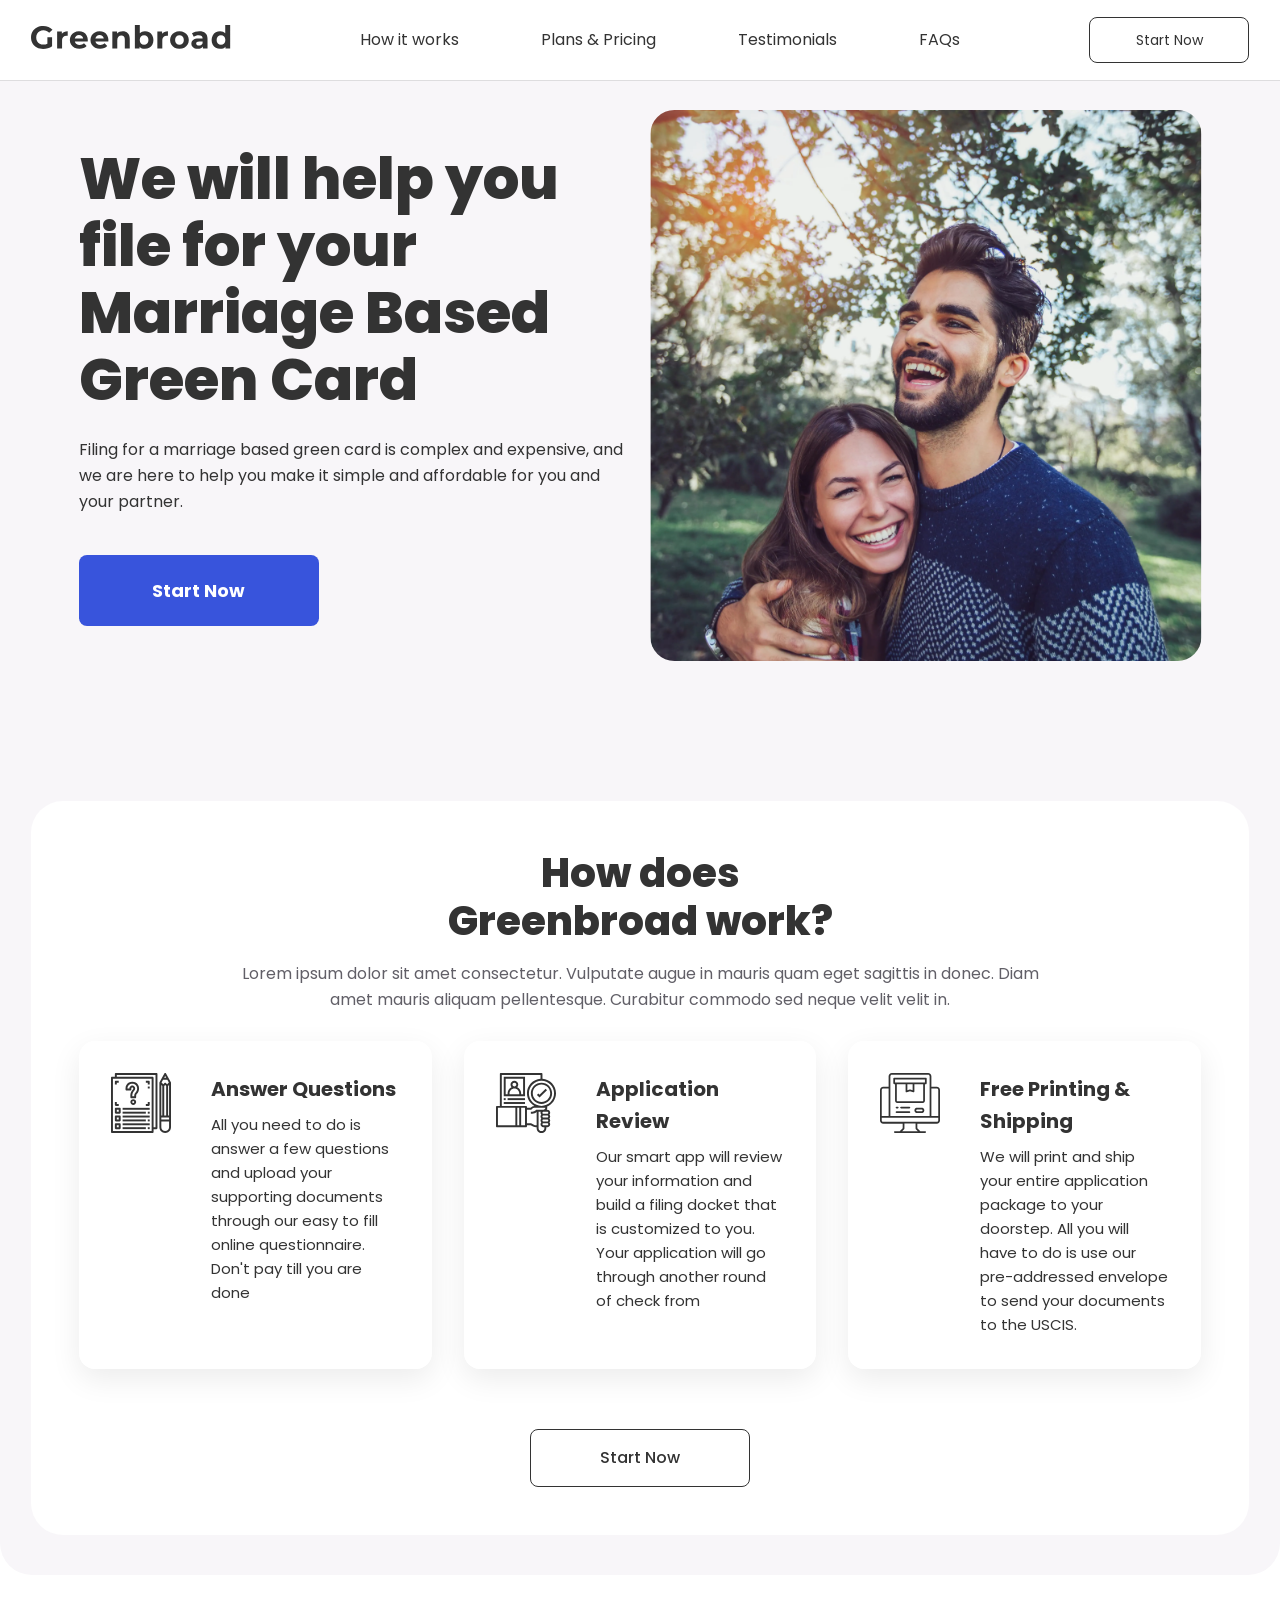
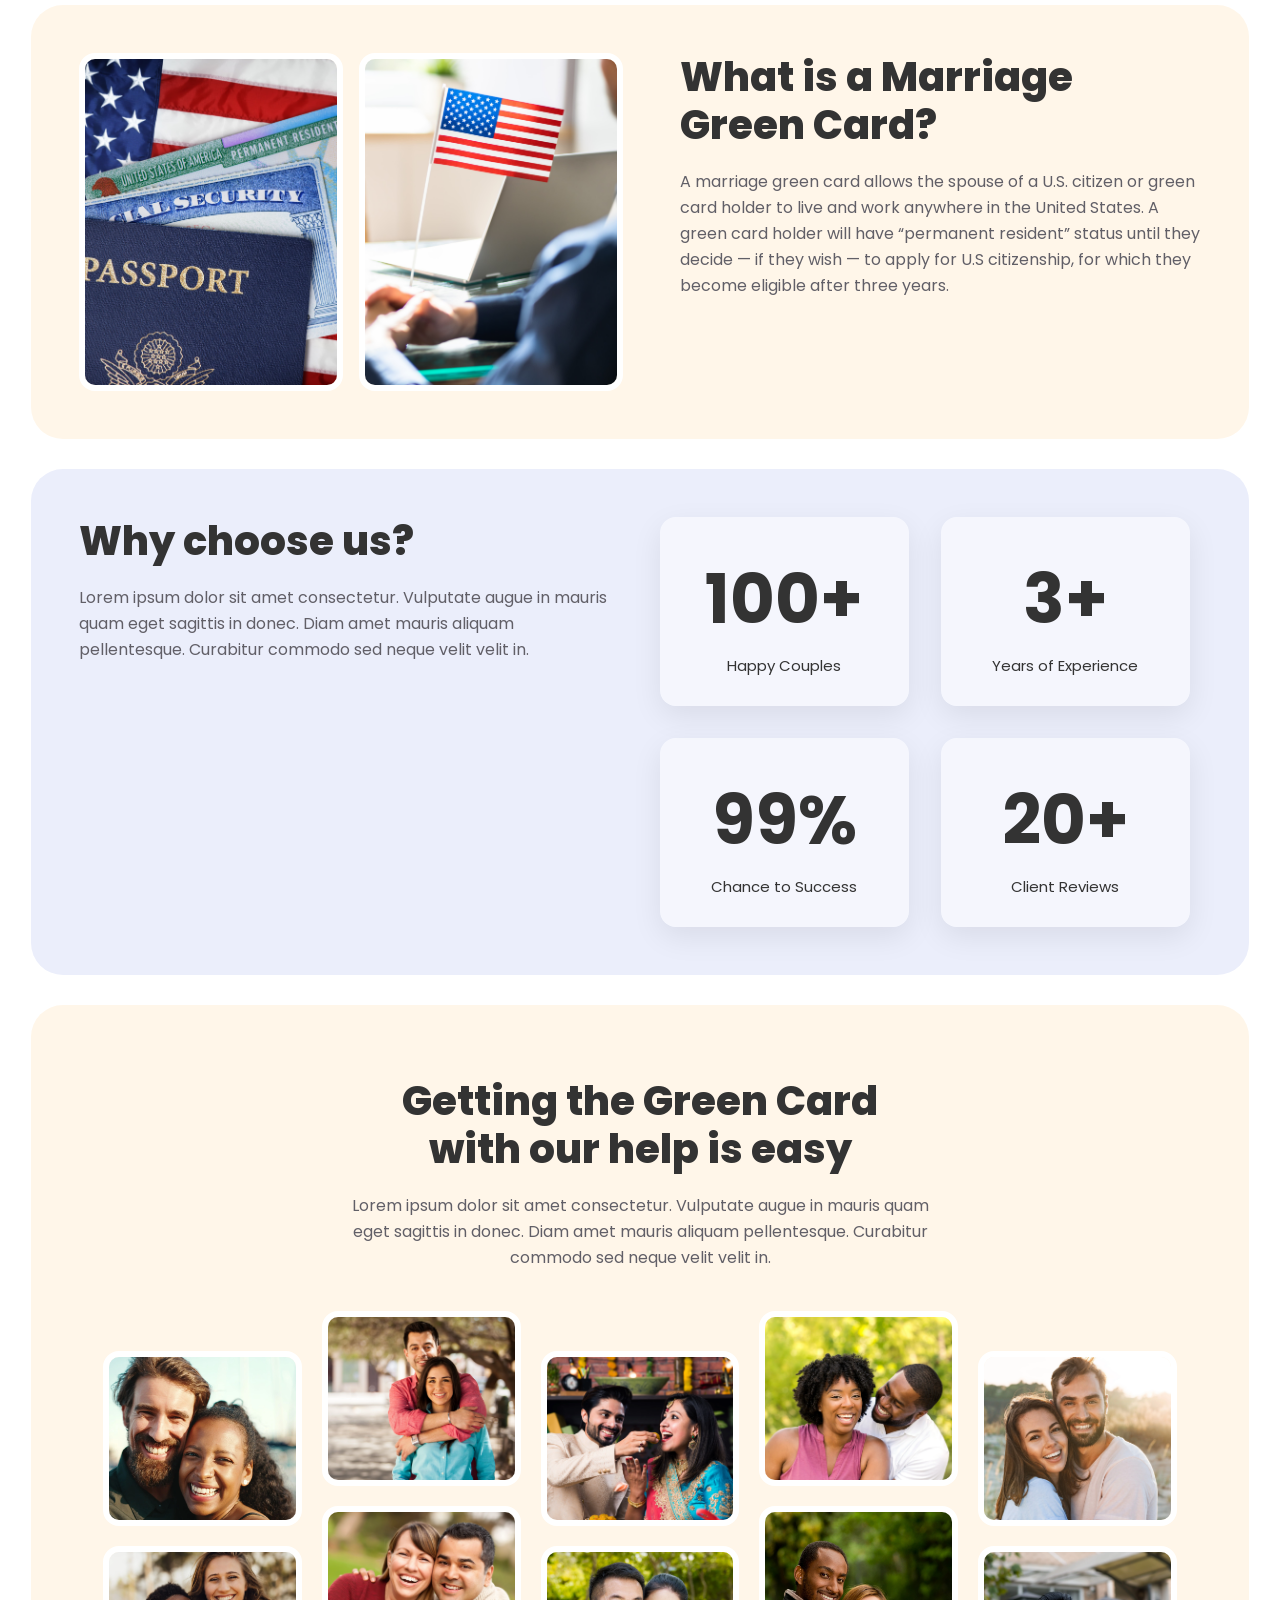
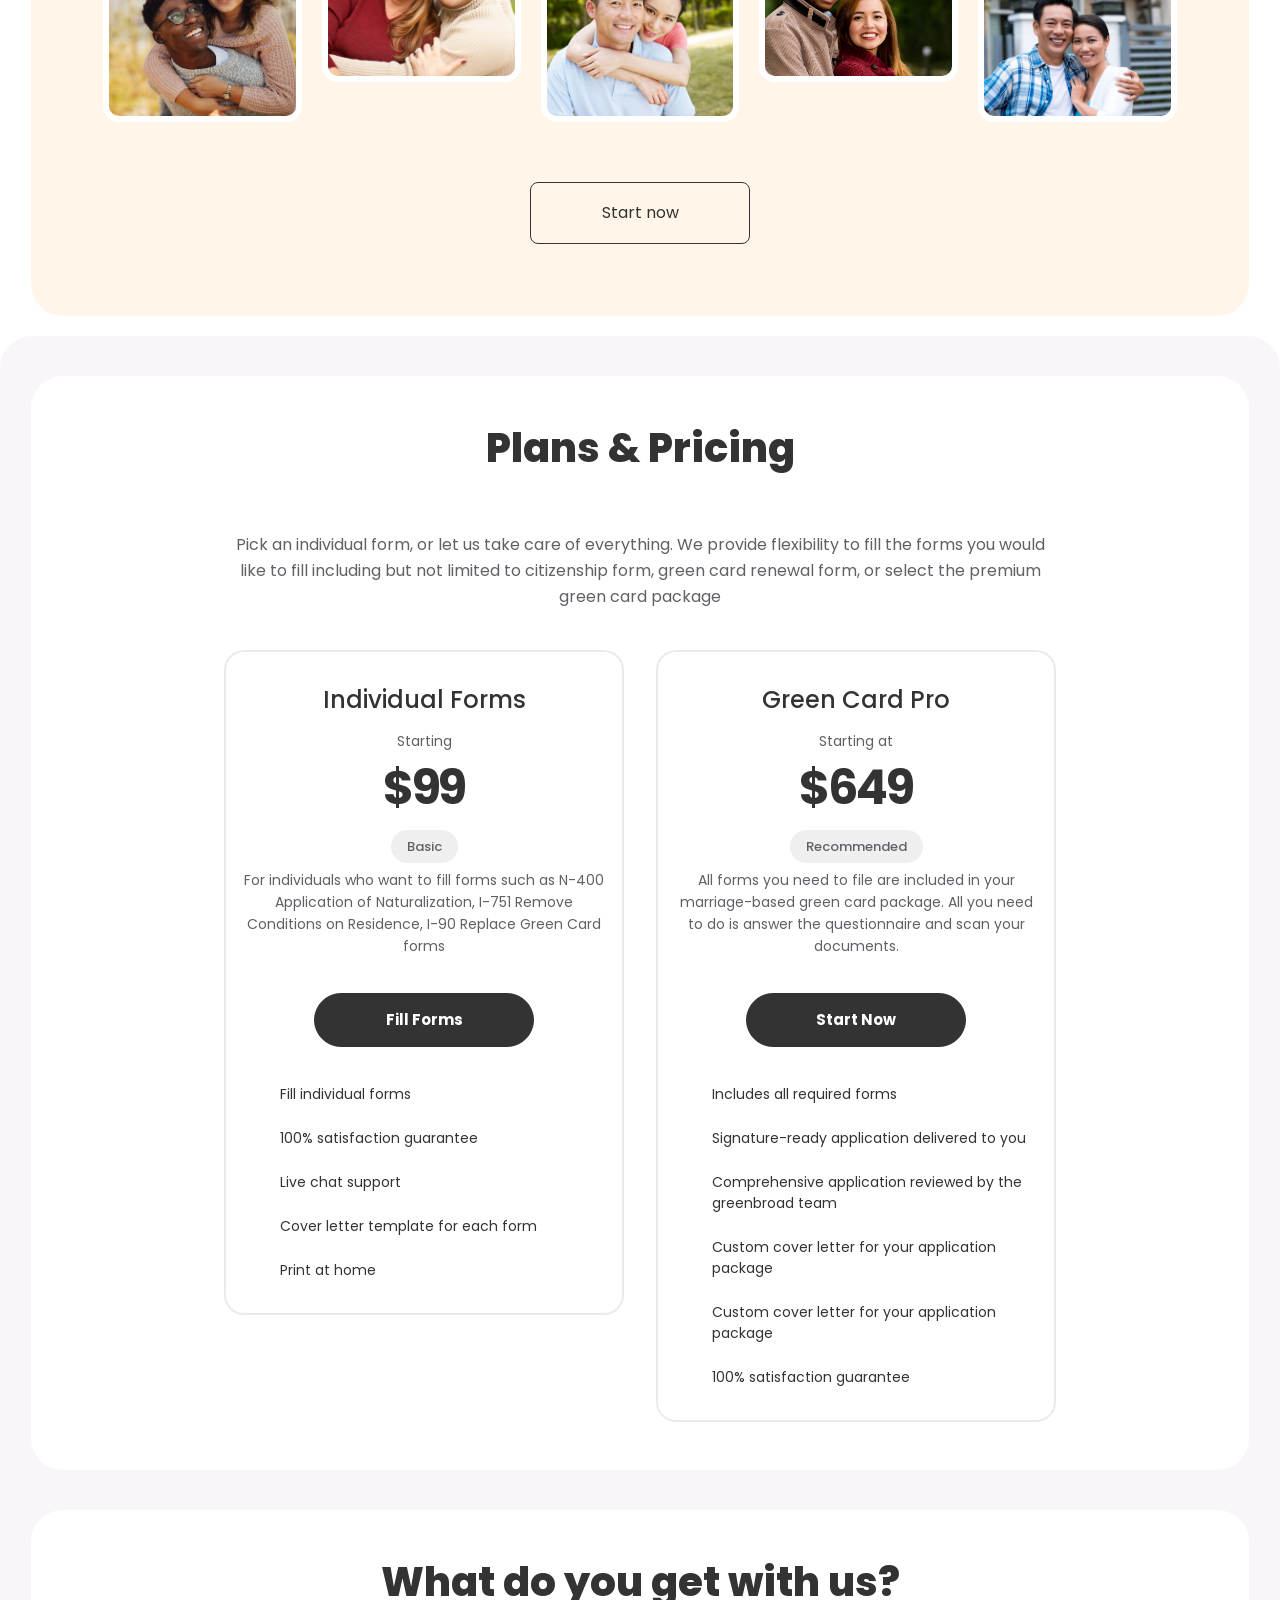
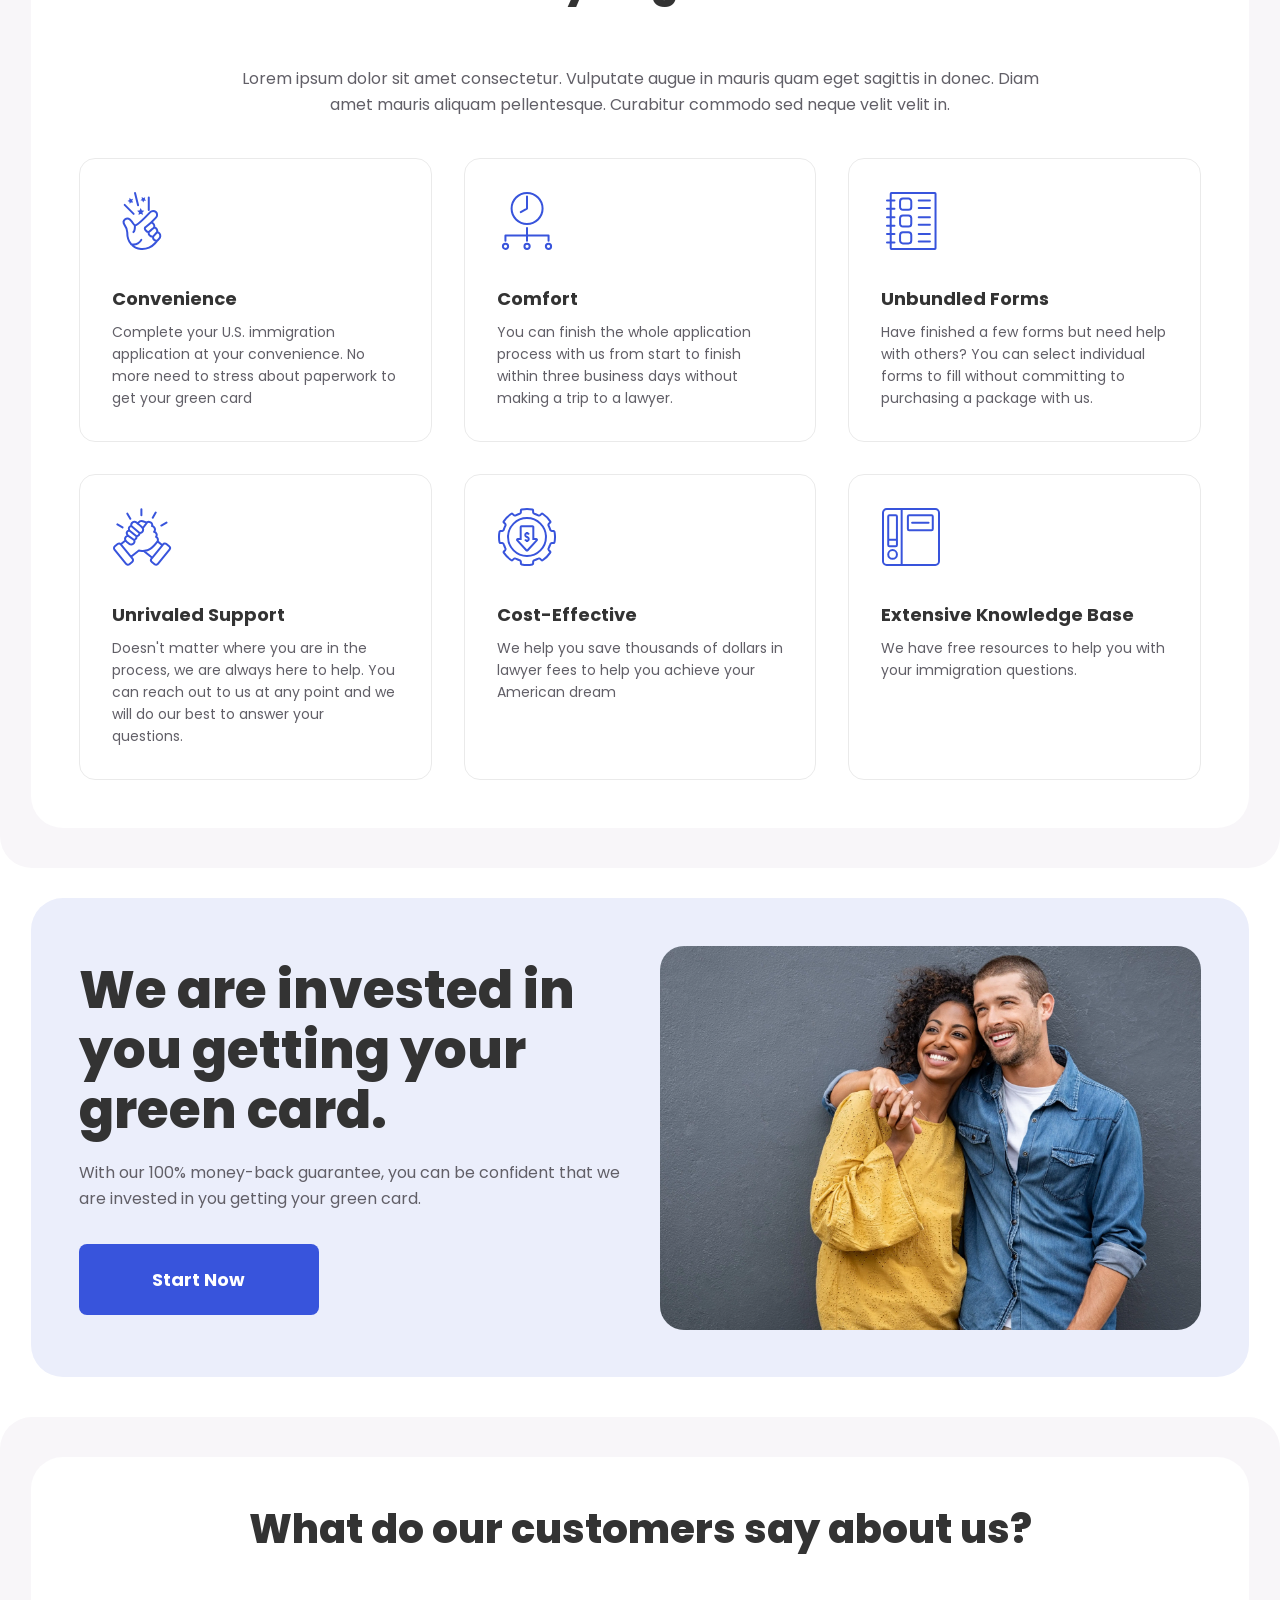
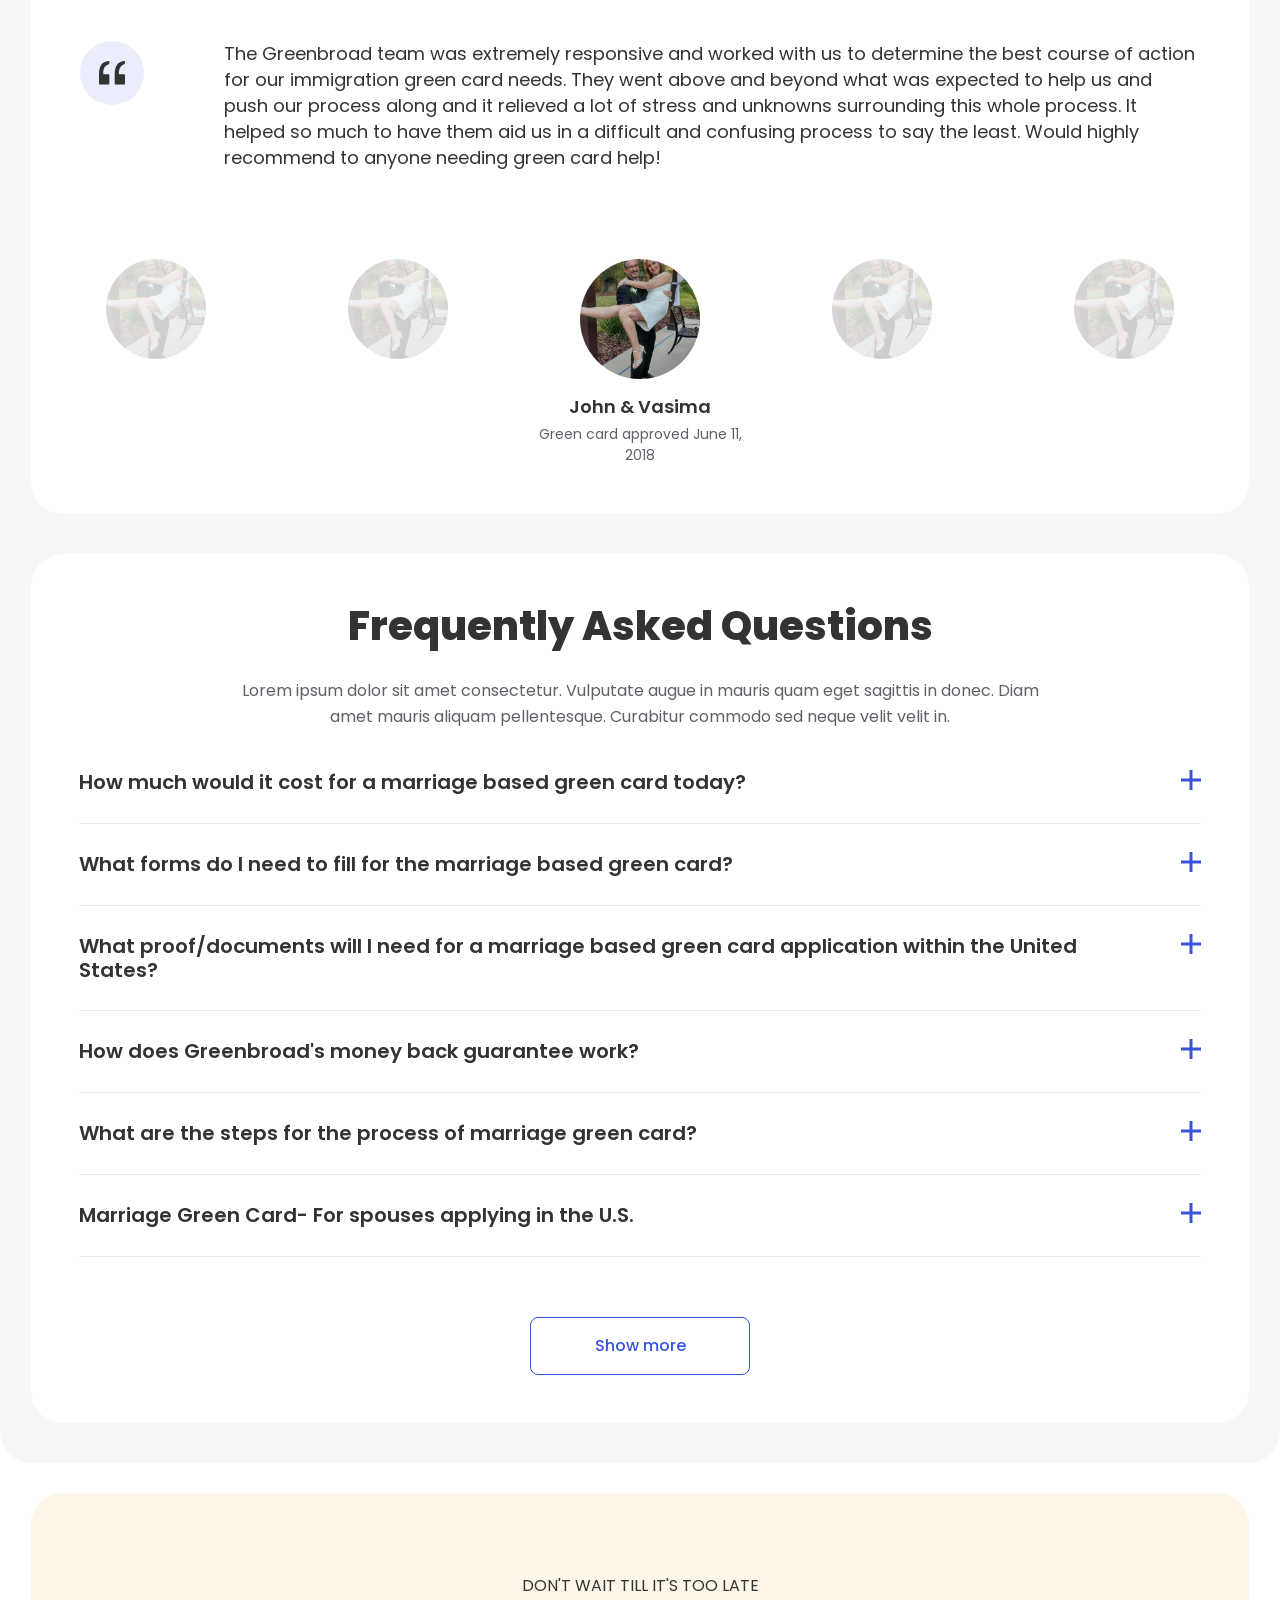
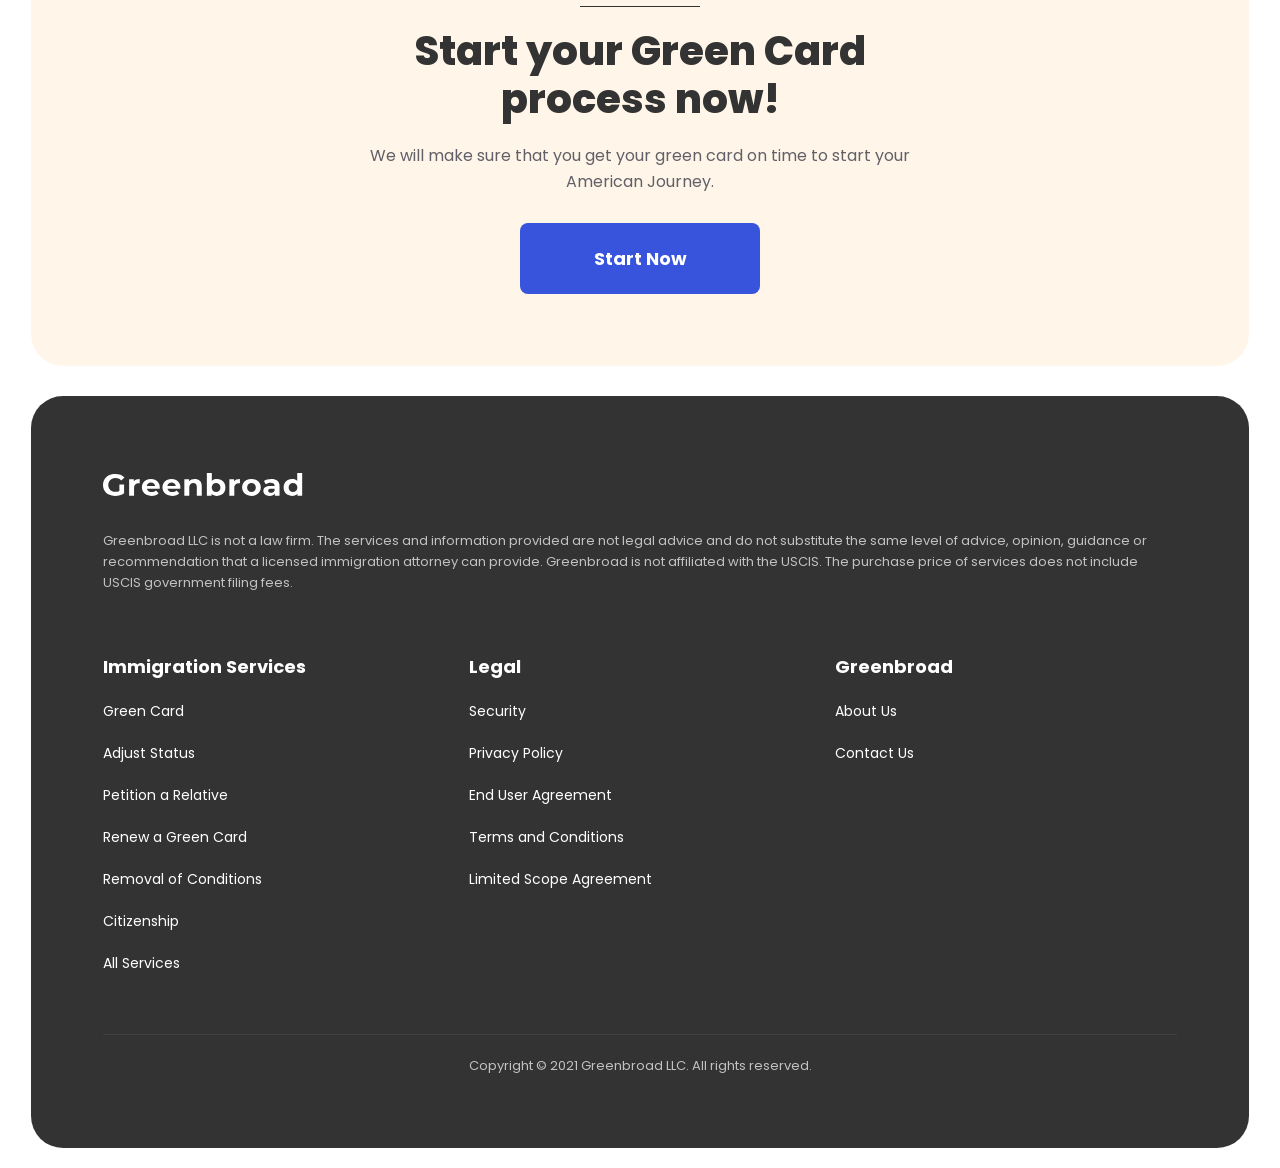
==== commit 3281039e: "fixed bugs with imgs" ====
--- a/docs/index.html
+++ b/docs/index.html
@@ -183,7 +183,7 @@
 							</div>
 							<div class="marriage__pic image">
 								<picture>
-									<source type="image/web" srcset="img/gc-1.webp">
+									<source type="image/web" srcset="img/gc-3.webp">
 									<img src="img/gc-3.jpg" alt="image">
 								</picture>
 							</div>
@@ -259,61 +259,73 @@
 						<div class="get__list">
 							<div class="get__item image">
 								<picture>
+									<source type="image/webp" srcset="img/couple-1.webp">
 									<img src="./img/couple-1.jpeg" alt="couple" class="get_item-img">
 								</picture>
 							</div>
 							<div class="get__item image">
 								<picture>
+									<source type="image/webp" srcset="img/couple-3.webp">
 									<img src="./img/couple-3.jpeg" alt="couple" class="get_item-img">
 								</picture>
 							</div>
 							<div class="get__item image">
 								<picture>
+									<source type="image/webp" srcset="img/couple-5.webp">
 									<img src="./img/couple-5.jpeg" alt="couple" class="get_item-img">
 								</picture>
 							</div>
 							<div class="get__item image">
 								<picture>
+									<source type="image/webp" srcset="img/couple-7.webp">
 									<img src="./img/couple-7.jpeg" alt="couple" class="get_item-img">
 								</picture>
 							</div>
 							<div class="get__item image">
 								<picture>
+									<source type="image/webp" srcset="img/couple-9.webp">
 									<img src="./img/couple-9.jpeg" alt="couple" class="get_item-img">
 								</picture>
 							</div>
 							<div class="get__item image">
 								<picture>
+									<source type="image/webp" srcset="img/couple-11.webp">
 									<img src="./img/couple-11.jpg" alt="couple" class="get_item-img">
 								</picture>
 							</div>
 							<div class="get__item image">
 								<picture>
+									<source type="image/webp" srcset="img/couple-2.webp">
 									<img src="./img/couple-2.jpeg" alt="couple" class="get_item-img">
 								</picture>
 							</div>
 							<div class="get__item image">
 								<picture>
+									<source type="image/webp" srcset="img/couple-4.webp">
 									<img src="./img/couple-4.jpeg" alt="couple" class="get_item-img">
 								</picture>
 							</div>
 							<div class="get__item image">
 								<picture>
+									<source type="image/webp" srcset="img/couple-6.webp">
 									<img src="./img/couple-6.jpeg" alt="couple" class="get_item-img">
 								</picture>
 							</div>
 							<div class="get__item image">
 								<picture>
+									<source type="image/webp" srcset="img/couple-8.webp">
 									<img src="./img/couple-8.jpeg" alt="couple" class="get_item-img">
 								</picture>
 							</div>
 							<div class="get__item image">
 								<picture>
+									<source type="image/webp" srcset="img/couple-10.webp">
 									<img src="./img/couple-10.jpeg" alt="couple" class="get_item-img">
 								</picture>
 							</div>
 							<div class="get__item image">
 								<picture>
+									<source type="image/webp" srcset="img/couple-12.webp">
 									<img src="./img/couple-12.jpg" alt="couple" class="get_item-img">
 								</picture>
 							</div>
--- a/docs/css/home.min.css
+++ b/docs/css/home.min.css
@@ -1 +1 @@
-@charset "UTF-8";html{scroll-behavior:smooth}a,address,aside,audio,b,body,div,footer,form,h1,h2,h3,h4,h5,h6,header,html,i,iframe,img,input,li,menu,nav,ol,p,section,span,textarea,ul,video{margin:0;padding:0;border:0;font-size:100%;font:inherit;vertical-align:baseline;box-sizing:border-box}body,html{position:relative;min-height:100%}article,aside,details,figcaption,figure,footer,header,hgroup,menu,nav,section{display:block}ol,ul{list-style:none}a{color:inherit;text-decoration:none}input,textarea{color:inherit}input::-moz-placeholder,textarea::-moz-placeholder{color:inherit;font-size:1em}input::placeholder,textarea::placeholder{color:inherit;font-size:1em}input:focus,textarea:focus{outline:0}button{cursor:pointer;color:inherit;border:none;background-color:transparent;padding:0}.input-checkbox,input.text,input[type=button],input[type=submit],input[type=text],textarea{-webkit-appearance:none;border-radius:0}.footer__container,.header-action__body,.header__container,body.home .choose__container,body.home .faq__container,body.home .get__container,body.home .hero__container,body.home .invest__container,body.home .marriage__container,body.home .plans__container,body.home .pref__container,body.home .process__container,body.home .reviews__container,body.home .work__container{padding-left:4.2553191489%;padding-right:4.2553191489%}.header__btn,.header__controls-btn,body.home .card__btn,body.home .get__btn,body.home .hero__btn,body.home .work__btn{display:flex;align-items:center;justify-content:center;border-radius:8px;cursor:pointer;transition:.5s}body.home .choose__title,body.home .faq__title,body.home .get__title,body.home .invest__title,body.home .marriage__title,body.home .plans__title,body.home .pref__title,body.home .process__title,body.home .reviews__title,body.home .work__title{font-size:1.75rem;line-height:1.2142857143;font-weight:800}body.home .choose__text,body.home .faq__text,body.home .get__text,body.home .invest__text,body.home .marriage__text,body.home .plans__text,body.home .pref__text,body.home .process__text,body.home .work__text{color:#615f67;font-size:.9375rem;line-height:1.6}@font-face{font-family:NotoSans;font-display:swap;src:url(../fonts/NotoSans-Regular.woff) format("woff"),url(../fonts/NotoSans-Regular.woff-2) format("woff-2");font-weight:400;font-style:normal}@font-face{font-family:NotoSans;font-display:swap;src:url(../fonts/NotoSans-Medium.woff) format("woff"),url(../fonts/NotoSans-Medium.woff-2) format("woff-2");font-weight:500;font-style:normal}@font-face{font-family:NotoSans;font-display:swap;src:url(../fonts/NotoSans-SemiBold.woff) format("woff"),url(../fonts/NotoSans-SemiBold.woff-2) format("woff-2");font-weight:600;font-style:normal}@font-face{font-family:NotoSans;font-display:swap;src:url(../fonts/NotoSans-Bold.woff) format("woff"),url(../fonts/NotoSans-Bold.woff-2) format("woff-2");font-weight:700;font-style:normal}@font-face{font-family:Poppins;font-display:swap;src:url(../fonts/Poppins-Regular.woff) format("woff"),url(../fonts/Poppins-Regular.woff-2) format("woff-2");font-weight:400;font-style:normal}@font-face{font-family:Poppins;font-display:swap;src:url(../fonts/Poppins-Medium.woff) format("woff"),url(../fonts/Poppins-Medium.woff-2) format("woff-2");font-weight:500;font-style:normal}@font-face{font-family:Poppins;font-display:swap;src:url(../fonts/Poppins-SemiBold.woff) format("woff"),url(../fonts/Poppins-SemiBold.woff-2) format("woff-2");font-weight:600;font-style:normal}@font-face{font-family:Poppins;font-display:swap;src:url(../fonts/Poppins-Bold.woff) format("woff"),url(../fonts/Poppins-Bold.woff-2) format("woff-2");font-weight:700;font-style:normal}@font-face{font-family:Poppins;font-display:swap;src:url(../fonts/Poppins-ExtraBold.woff) format("woff"),url(../fonts/Poppins-ExtraBold.woff-2) format("woff-2");font-weight:800;font-style:normal}body.lock{overflow:hidden}body{font-family:Poppins;font-size:1rem;line-height:1.25;color:#333;background-color:#f8f6f9}.wrapper{display:flex;flex-direction:column;justify-content:space-between;min-height:100vh;overflow:hidden}main{flex:1 1 auto}.image{transition:.3s;overflow:hidden;position:relative;padding-bottom:100%;width:100%}.image img{position:absolute;top:0;left:0;width:100%;height:100%;-o-object-fit:cover;object-fit:cover}.image.hv:hover img{transform:scale(1.2)}.header{background-color:#fff;position:fixed;width:100%;box-shadow:0 1px 0 rgba(0,0,0,.1);opacity:1;transition:opacity .3s}.header:hover{opacity:1!important}.header:before{content:"";position:absolute;top:0;left:0;width:100%;height:100%;background-color:transparent;z-index:1}.header__body{min-height:66px;display:flex;align-items:center;justify-content:space-between;-moz-column-gap:20px;column-gap:20px}.header__logo{z-index:2;font-size:1.875rem;line-height:1.25;transition:.3s}.header__logo img{max-width:168px}.header__logo:hover{transform:scale(1.1)}.header__btn{font-size:1.125rem;line-height:1.5;font-weight:700;color:#fff;background:#3854dc;padding:20px 0}.header__btn:hover{background-color:#4d6aff}.header__controls{display:flex;align-items:center;gap:50px}.header__controls-btn{display:none}.header-action{display:block;margin-bottom:48px}.header-action__body{position:fixed;height:calc(100% - 66px);top:66px;left:0;max-width:100%;width:100%;padding-top:12px;padding-bottom:12px;background-color:#fff;transition:.5s;transform:translateY(-200%);z-index:2}.header-action__body.active{transform:translateY(0);overflow:auto;box-shadow:0 -1px 0 rgba(0,0,0,.1)}.header-action li{cursor:pointer;transition:.3s;font-size:1.5rem;line-height:1.5833333333;border-bottom:1px solid rgba(51,51,51,.1);margin-top:48px;padding-bottom:0}.header-action li a{padding-top:5px;padding-bottom:5px}.burger{position:relative;z-index:2;min-height:30px;width:30px;display:flex;align-items:center;justify-content:center;transition:.3s;cursor:pointer}.burger:hover{transform:scale(1.2)}.burger__wrapper{width:22px;height:18px;position:relative;display:flex;flex-direction:column}.burger__wrapper span,.burger__wrapper:after,.burger__wrapper:before{width:100%;height:2px;background-color:#000;transition:.3s;transform:translateY(0);position:relative;left:0}.burger__wrapper:before{content:"";animation:.7s forwards burgerTopDisabled}.burger__wrapper:after{content:"";animation:.7s forwards burgerBottomDisabled}.burger__wrapper span{top:50%;transform:translateY(-150%);transition:background-color .3s,transform .3s}@keyframes burgerTopDisabled{0%{top:50%;transform:translateY(-50%) rotate(-45deg)}50%{top:50%;transform:translateY(-50%)}100%{top:0;transform:translateY(0)}}@keyframes burgerBottomDisabled{0%{top:50%;transform:translateY(-250%) rotate(45deg)}50%{top:50%;transform:translateY(-250%)}100%{top:100%;transform:translateY(-300%)}}.burger.active .burger__wrapper:before{animation:.7s forwards burgerTopActive}.burger.active .burger__wrapper span{transform:translateY(-150%) scale(0);transition:background-color .3s,transform .3s .3s}.burger.active .burger__wrapper:after{animation:.7s forwards burgerBottomActive}@keyframes burgerTopActive{0%{top:0;transform:translateY(0)}50%{top:50%;transform:translateY(-50%)}100%{top:50%;transform:translateY(-50%) rotate(-45deg)}}@keyframes burgerBottomActive{0%{top:100%;transform:translateY(-300%)}50%{top:50%;transform:translateY(-250%)}100%{top:50%;transform:translateY(-250%) rotate(45deg)}}.footer{margin-top:26px}.footer__container{background:#333;border-top-left-radius:32px;border-top-right-radius:32px}.footer__inner{padding:36px 0}.footer__text{margin-top:24px;font-size:.8125rem;line-height:1.6153846154;opacity:.7;color:#fff;margin-bottom:28px}.footer__item+.footer__item{margin-top:20px}.footer__link{color:#fff;font-size:.875rem;line-height:1.5714285714}.footer__copy{padding-top:20px;font-size:.8125rem;line-height:1.6153846154;color:#fff;opacity:.7;text-align:center}.footer .spoiler{padding-bottom:24px;padding-top:32px;border-bottom:1px solid rgba(255,255,255,.1)}.footer .spoiler__title{color:#fff;font-size:1.125rem;line-height:1.5;font-weight:700}.footer .spoiler__body{padding-top:20px}.btn{cursor:pointer;border-radius:.5rem;background-color:#6f38c7;width:100px;height:40px;transition:.3s;position:relative;overflow:hidden;padding:10px 15px}.btn span{position:relative;z-index:1}.btn:after{content:"";position:absolute;top:0;left:0;width:100%;height:100%;background-color:rgba(255,255,255,0);transition:.3s}.btn:hover{transform:scale(1.1)}.btn:hover:after{background-color:rgba(255,255,255,.25)}.btn:active:after{background-color:rgba(255,255,255,.15)}.btn.modify{color:red;background-color:#000}.spoiler{width:auto;color:#333;border-bottom:1px solid rgba(51,51,51,.1);padding-bottom:28px}.spoiler__preview{cursor:pointer;padding-top:0;padding-bottom:0;position:relative;display:flex;justify-content:space-between;align-items:flex-start;gap:40px}.spoiler__title{width:100%;font-weight:600;font-size:1rem;line-height:1.1875}.spoiler__icon{transition:.3s}.spoiler__wrapper{height:0;overflow:hidden;transition:.5s}.spoiler__body{padding-top:10px;padding-bottom:0}.spoiler.opened .spoiler__icon{transform:rotate(45deg)}.pop-up{position:fixed;top:0;left:0;background-color:rgba(0,0,0,.9);width:100vw;height:100vh;z-index:0;pointer-events:none;opacity:0;transition:opacity .5s,z-index .5s}.pop-up.active{z-index:20;opacity:1;pointer-events:all;transition:opacity .5s,z-index}.pop-up__wrapper{position:absolute;top:0;left:0;bottom:0;right:0;width:100%;height:100%;padding:20px;overflow-y:auto}.pop-up__body{overflow-y:auto;overflow-x:hidden;background-color:#fff;padding:30px;position:relative}.pop-up__close-icon-wrapper{position:absolute;z-index:1;top:5px;right:5px;width:40px;height:40px;display:flex;justify-content:center;align-items:center;cursor:pointer;transform:translate(8px,-8px);transition:transform .3s}.pop-up__close-icon-wrapper:hover{transform:translate(8px,-8px) scale(1.35)}.pop-up__close-icon{position:relative;width:24px;height:24px}.pop-up__close-icon:after,.pop-up__close-icon:before{content:"";display:inline-block;width:100%;height:2px;background-color:#000;position:absolute;top:50%;left:50%;border-radius:1px}.pop-up__close-icon:after{transform:translate(-50%,-50%) rotate(45deg)}.pop-up__close-icon:before{transform:translate(-50%,-50%) rotate(-45deg)}.pop-up-video{position:fixed;top:0;left:0;background-color:rgba(0,0,0,.9);width:100vw;height:100vh;z-index:0;pointer-events:none;opacity:0;transition:opacity .5s,z-index .5s}.pop-up-video.active{z-index:20;opacity:1;pointer-events:all;transition:opacity .5s,z-index}.pop-up-video__wrapper{position:absolute;top:0;left:0;bottom:0;right:0;width:100%;height:100%;padding:20px;overflow-y:auto}.pop-up-video__body{overflow-y:auto;overflow-x:hidden;background-color:#fff;padding:30px;position:relative}.pop-up-video__close-icon-wrapper{position:absolute;z-index:1;top:5px;right:5px;width:40px;height:40px;display:flex;justify-content:center;align-items:center;cursor:pointer;transform:translate(8px,-8px);transition:transform .3s}.pop-up-video__close-icon-wrapper:hover{transform:translate(8px,-8px) scale(1.35)}.pop-up-video__close-icon{position:relative;width:24px;height:24px}.pop-up-video__close-icon:after,.pop-up-video__close-icon:before{content:"";display:inline-block;width:100%;height:2px;background-color:#000;position:absolute;top:50%;left:50%;border-radius:1px}.pop-up-video__close-icon:after{transform:translate(-50%,-50%) rotate(45deg)}.pop-up-video__close-icon:before{transform:translate(-50%,-50%) rotate(-45deg)}.pop-up-video__content{position:relative;overflow:hidden}.pop-up-video__preview{position:absolute;display:flex;justify-content:center;align-items:center;top:0;left:0;right:0;bottom:0;height:100%;width:100%;background-color:#d3d3d3}body.home{background-color:#fff}body.home .hero{background-color:#f8f6f9}body.home .hero__container{padding-top:14px;padding-bottom:40px}body.home .hero__inner{display:flex;flex-direction:column-reverse;gap:20px;position:relative}body.home .hero__content{max-width:634px;width:100%}body.home .hero__title{font-size:2.375rem;line-height:1.1578947368;font-weight:800;margin-bottom:12px}body.home .hero__title .small-br{display:block}body.home .hero__text{font-size:.9375rem;line-height:1.6;margin-bottom:24px}body.home .hero__btn{font-size:1.125rem;line-height:1.5;font-weight:700;background-color:#3854dc;color:#fff;padding:22px 0;max-width:240px;width:100%}body.home .hero__btn:hover{background-color:#4d6aff}body.home .hero__pic{transform:scaleX(-1);border-radius:24px;padding-bottom:94.7674418605%}body.home .work{background-color:#f8f6f9;border-bottom-left-radius:32px;border-bottom-right-radius:32px}body.home .work__container{padding-top:40px;padding-bottom:16px}body.home .work__inner{padding:36px 16px;border-radius:32px;background-color:#fff}body.home .work__title{margin-bottom:16px;text-align:center}body.home .work__title span{display:block}body.home .work__text{text-align:center;margin-bottom:28px}body.home .work__list{display:flex;flex-direction:column;gap:20px}body.home .work__item{padding:24px;display:flex;gap:20px;background:rgba(255,255,255,.5);box-shadow:0 10px 30px rgba(0,0,0,.08);border-radius:16px}body.home .work__desc-title{font-size:1.125rem;line-height:1.6111111111;font-weight:700;margin-bottom:8px}body.home .work__desc-text{font-size:.875rem;line-height:1.5714285714}body.home .work__btn{margin:28px auto 0;padding:18px 0;max-width:220px;width:100%;border:1px solid #333;border-radius:8px;font-weight:500}body.home .work__btn:hover{background-color:#3854dc;color:#fff}body.home .marriage{background-color:#fff;margin-top:16px}body.home .marriage__container{background:#fff6e9;border-radius:32px}body.home .marriage__inner{display:flex;flex-direction:column;gap:28px;padding:36px 0}body.home .marriage__pics{display:flex;align-items:center;gap:12px}body.home .marriage__pic{border-radius:16px;border:4px solid #fff;padding-bottom:69.768419283%}body.home .marriage__pic:nth-child(2) img{-o-object-position:right;object-position:right}body.home .marriage__pic:nth-child(3){display:none}body.home .marriage__title{margin-bottom:16px}body.home .choose{margin-top:16px}body.home .choose__container{background:#ebeefb;border-radius:32px}body.home .choose__inner{display:flex;flex-direction:column;gap:28px;padding:36px 0}body.home .choose__title{margin-bottom:16px}body.home .choose__list{display:flex;flex-wrap:wrap;gap:12px}body.home .choose__item{min-width:166px;width:100%;background:rgba(255,255,255,.5);box-shadow:0 10px 30px rgba(0,0,0,.08);border-radius:16px;text-align:center;padding:16px 12px;flex-basis:48.026%}body.home .choose__item-num{font-size:3rem;line-height:1.6041666667;font-weight:700}body.home .choose__item-text{font-size:.875rem;line-height:1.5714285714}body.home .get{background-color:#fff;margin-top:16px}body.home .get__container{background:#fff6e9;border-radius:32px}body.home .get__inner{padding:36px 0}body.home .get__title{margin-bottom:16px;text-align:center}body.home .get__text{text-align:center;max-width:600px;width:100%;margin:0 auto}body.home .get__list{display:flex;align-items:center;justify-content:center;flex-wrap:wrap;gap:12px;padding:28px 0 68px}body.home .get__item{max-width:200px;width:100%;border-radius:16px;flex:1 0 48%;padding-bottom:45.9302325581%;border:4px solid #fff}body.home .get__item img{transition:.5s}body.home .get__item img:hover{transform:scale(1.1)}body.home .get__item:nth-child(even){transform:translateY(40px)}body.home .get__item:nth-child(n+5){display:none}body.home .get__item:nth-child(2) img,body.home .get__item:nth-child(7) img{-o-object-position:90%;object-position:90%}body.home .get__item:nth-child(4) img{-o-object-position:60%;object-position:60%}body.home .get__item:nth-child(9) img{-o-object-position:30%;object-position:30%}body.home .get__btn{padding:20px 0;max-width:220px;width:100%;margin:0 auto;border:1px solid #333}body.home .get__btn:hover{color:#fff6e9;background-color:#333}body.home .plans{margin-top:20px;background-color:#f8f6f9;border-top-right-radius:32px;border-top-left-radius:32px}body.home .plans__container{padding-top:16px;padding-bottom:16px}body.home .plans__inner{padding:36px 16px;border-radius:32px;background-color:#fff}body.home .plans__title{font-size:1.875rem;line-height:1.2;margin-bottom:16px;text-align:center}body.home .plans__title span{display:block}body.home .plans__text{text-align:center;margin-bottom:28px}body.home .plans__cards{display:flex;flex-direction:column;justify-content:space-between;align-items:center;gap:16px}body.home .card{max-width:400px;width:100%;padding:2px;background:rgba(51,51,51,.1);border-radius:20px;position:relative;transition:1s}body.home .card:hover{background:linear-gradient(135deg,#bcc4ec 0,#8de6b1 44%,#3854dc 100%)}body.home .card:hover .card__lvl span{color:#3854dc;background-color:rgba(56,84,220,.1)}body.home .card__content{background-color:#fff;padding:30px 18px;border-radius:18px}body.home .card__title{font-weight:500;font-size:1.5rem;line-height:1.5;text-align:center;margin-bottom:12px}body.home .card__subtitle{font-size:.875rem;line-height:1.5714285714;text-align:center;color:#615f67}body.home .card__price{font-size:3rem;line-height:1.5;font-weight:700;text-align:center;letter-spacing:-.05em;margin-bottom:12px}body.home .card__lvl{text-align:center;margin-bottom:12px}body.home .card__lvl span{font-size:.8125rem;line-height:1.6153846154;background:rgba(97,95,103,.1);border-radius:100px;padding:7px 16px;color:#615f67;font-weight:500}body.home .card__text{font-size:.875rem;line-height:1.5714285714;color:#615f67;text-align:center;margin-bottom:36px}body.home .card__btn{max-width:220px;width:100%;border-radius:100px;padding:15px 0;border:1px solid #333;margin:0 auto 36px;font-size:.9375rem;line-height:1.4666666667;font-weight:700;color:#fff;background-color:#333}body.home .card__btn:hover{color:#333;background-color:#fff;border:1px solid #333}body.home .card__list{display:flex;flex-direction:column;gap:20px;font-size:.875rem;line-height:1.5}body.home .card__item{position:relative;padding:1.5px 0 1.5px 36px}body.home .card__item::before{content:"";position:absolute;left:0;top:0;width:24px;height:24px;background-image:url(../../img/icons/check.svg)}body.home .pref{background-color:#f8f6f9;border-bottom-right-radius:32px;border-bottom-left-radius:32px}body.home .pref__container{padding-top:4px;padding-bottom:16px}body.home .pref__inner{padding:36px 16px;border-radius:32px;background-color:#fff}body.home .pref__title{margin-bottom:16px;text-align:center}body.home .pref__title span{display:block}body.home .pref__text{text-align:center;margin-bottom:28px}body.home .pref__list{display:flex;flex-direction:column;gap:24px;width:100%}body.home .pref__item{border:1px solid rgba(51,51,51,.1);border-radius:16px;padding:20px}body.home .pref__item svg{margin-bottom:28px}body.home .pref__item-title{font-size:1.125rem;line-height:1.6111111111;font-weight:700;margin-bottom:8px}body.home .pref__item-text{font-size:.875rem;line-height:1.5714285714;color:#615f67}body.home .invest{margin-top:16px}body.home .invest__container{background:#ebeefb;border-radius:32px}body.home .invest__inner{display:flex;flex-direction:column;gap:28px;padding:36px 0}body.home .invest__pic{border-radius:24px;transform:rotateY(180deg);padding-bottom:69.476744186%}body.home .invest__pic img{transform:scale(1.2);-o-object-position:-90%;object-position:-90%}body.home .invest__title{font-size:2.375rem;line-height:1.1578947368;margin-bottom:16px}body.home .invest__text{margin-bottom:24px}body.home .reviews{margin-top:20px;background-color:#f8f6f9;border-top-right-radius:32px;border-top-left-radius:32px}body.home .reviews__container{padding-top:16px;padding-bottom:16px}body.home .reviews__inner{padding:36px 24px;border-radius:32px;background-color:#fff}body.home .reviews__title{font-size:1.875rem;line-height:1.2;margin-bottom:28px;text-align:center}body.home .reviews__title span{display:block}body.home .reviews__blockquote{margin:0;position:relative;font-size:1rem;line-height:1.625;max-width:976px;width:100%}body.home .reviews__pic{max-width:100px;width:100%;border-radius:100%;padding-bottom:100px;margin:0 auto 34px}body.home .reviews__name{margin-bottom:4px;font-weight:600;font-size:1.125rem;line-height:1.5}body.home .reviews__desc{font-size:.875rem;line-height:1.5;color:#615f67}body.home .slider__slide{display:flex;flex-direction:column;justify-content:center}body.home .slider__arrow-prev{background-image:url(../../img/icons/arrow-left-short.svg);left:0}body.home .slider__arrow-next{background-image:url(../../img/icons/arrow-right-short.svg);right:0}body.home .mainSlider .slider__slide{gap:28px;padding:32px 0}body.home .secondSlider .swiper-slide{opacity:.2}body.home .secondSlider .swiper-slide-thumb-active{opacity:1}body.home .secondSlider .slider__slide{padding-top:28px;text-align:center}body.home .faq{background-color:#f8f6f9;border-bottom-right-radius:32px;border-bottom-left-radius:32px}body.home .faq__container{padding-top:4px;padding-bottom:16px}body.home .faq__inner{padding:36px 16px;border-radius:32px;background-color:#fff}body.home .faq__title{font-size:1.875rem;line-height:1.2;margin-bottom:28px;text-align:center}body.home .faq__title span{display:block}body.home .faq__text{font-size:.9375rem;line-height:1.6;text-align:center;max-width:832px;margin:0 auto 40px}body.home .faq__list{display:flex;flex-direction:column;gap:28px;margin-bottom:40px}body.home .faq__btn{color:#3854dc;border-color:#3854dc}body.home .faq__btn:hover{background-color:#3854dc;color:#fff}body.home .process{background-color:#fff;margin-top:16px}body.home .process__container{background:#fff6e9;border-radius:32px}body.home .process__inner{padding:36px 0}body.home .process__subtitle{text-align:center;text-transform:uppercase;padding:8px;margin-bottom:20px;position:relative;font-size:1rem;line-height:1.625}body.home .process__subtitle::before{content:"";position:absolute;width:120px;height:1px;background-color:#333;bottom:0;left:50%;transform:translateX(-50%)}body.home .process__title{margin-bottom:16px;text-align:center}body.home .process__text{font-size:.9375rem;line-height:1.6666666667;text-align:center;max-width:600px;width:100%;margin:0 auto 28px}body.home .process__btn{margin:0 auto}@media (min-width:470px){body.home .hero__title .small-br{display:unset}body.home .hero__title .medium-br{display:block}}@media (min-width:500px){body.home .hero__pic{padding-bottom:65.8436213992%}body.home .get__list{gap:16px;padding:33px 0 84px}body.home .get__item{flex:1 0 32%;padding-bottom:29.1984123363%}body.home .get__item:nth-child(n+5){display:unset}body.home .get__item:nth-child(n+7){display:none}}@media (min-width:600px){.header__body{min-height:80px}.header__logo img{max-width:unset}.header__btn{display:none}.header__controls-btn{display:flex;font-size:.875rem;line-height:1.2857142857;color:#333;padding:13px 0;width:160px;border:1px solid #333;z-index:2}.header__controls-btn:hover{color:#fff;background-color:#3854dc}.header-action__body{top:80px}.footer__container{background:unset;border-radius:unset;margin-bottom:20px}.footer__inner{padding:36px;background:#333;border-radius:32px}body.home .hero__container{padding-top:20px;padding-bottom:60px}body.home .hero__title{font-size:3.625rem;line-height:1.1551724138;margin-bottom:20px}body.home .hero__text{font-size:1rem;line-height:1.625;margin-bottom:32px}body.home .work__container{padding-top:60px;padding-bottom:20px}body.home .work__inner{padding:36px}body.home .marriage__container{background:unset;border-radius:unset}body.home .marriage__inner{padding:36px;background:#fff6e9;border-radius:32px}body.home .choose__container{background:unset;border-radius:unset}body.home .choose__inner{padding:36px;background:#ebeefb;border-radius:32px}body.home .get__container{background:unset;border-radius:unset}body.home .get__inner{padding:36px;background:#fff6e9;border-radius:32px}body.home .plans__container{padding-top:20px;padding-bottom:20px}body.home .plans__inner{padding:36px}body.home .pref__container{padding-top:0;padding-bottom:20px}body.home .pref__inner{padding:36px}body.home .pref__list{flex-direction:row;flex-wrap:wrap}body.home .pref__item{flex:1 0 48%;padding:24px}body.home .invest__container{background:unset;border-radius:unset}body.home .invest__inner{padding:32px;background:#ebeefb;border-radius:32px}body.home .reviews__container{padding-top:20px;padding-bottom:20px}body.home .reviews__inner{padding:36px}body.home .faq__container{padding-top:20px;padding-bottom:20px}body.home .faq__inner{padding:36px}body.home .process__container{background:unset;border-radius:unset}body.home .process__inner{padding:36px;background:#fff6e9;border-radius:32px}}@media (min-width:700px){body.home .plans__cards{flex-direction:row;align-items:flex-start;gap:24px}}@media (min-width:768px){.footer__inner{padding:48px}.footer .spoiler{border-bottom:none}.footer .spoiler__preview{cursor:default;pointer-events:none}.footer .spoiler__icon{display:none}.footer .spoiler__wrapper{height:auto!important}.spoiler__title{font-size:1.125rem;line-height:1.2222222222}body.home .get__inner{padding:48px}body.home .get__item{padding-bottom:30.3053261611%}body.home .get__item:nth-child(1),body.home .get__item:nth-child(3){transform:translateY(40px)}body.home .get__item:nth-child(2),body.home .get__item:nth-child(5){transform:translateY(0)}body.home .secondSlider .swiper-slide .reviews__desc,body.home .secondSlider .swiper-slide .reviews__name{opacity:0;transition:.5s}body.home .secondSlider .swiper-slide-thumb-active .reviews__pic{transform:translateY(10px) scale(1.2)}body.home .secondSlider .swiper-slide-thumb-active .reviews__desc,body.home .secondSlider .swiper-slide-thumb-active .reviews__name{opacity:1}body.home .process__inner{padding:48px}}@media (min-width:768px) and (min-width:768px){.footer .spoiler__list{display:flex;flex-wrap:wrap;gap:24px;padding-bottom:36px}.footer .spoiler__list .spoiler{flex:1 0 48%}}@media (min-width:768px) and (min-width:993px){.footer .spoiler__list .spoiler{flex:1 0 31%}}@media (min-width:768px) and (min-width:1400px){.footer .spoiler__list{max-width:976px;width:100%;flex-wrap:nowrap;gap:40px}}@media (min-width:769px){.footer__container,.header-action__body,.header__container,body.home .choose__container,body.home .faq__container,body.home .get__container,body.home .hero__container,body.home .invest__container,body.home .marriage__container,body.home .plans__container,body.home .pref__container,body.home .process__container,body.home .reviews__container,body.home .work__container{padding-left:2.6007802341%;padding-right:2.6007802341%}body.home .choose__title,body.home .faq__title,body.home .get__title,body.home .invest__title,body.home .marriage__title,body.home .plans__title,body.home .pref__title,body.home .process__title,body.home .reviews__title,body.home .work__title{font-size:2.5rem;line-height:1.2}body.home .choose__text,body.home .faq__text,body.home .get__text,body.home .invest__text,body.home .marriage__text,body.home .plans__text,body.home .pref__text,body.home .process__text,body.home .work__text{font-size:1rem;line-height:1.625;width:100%}.header-action li:hover a:after{width:100%}.header-action li a{display:block;position:relative}.header-action li a:after{content:"";position:absolute;bottom:5px;left:0;width:0;height:1px;background:#333;transition:.3s}.footer{margin-top:20px}.footer__copy{border-top:1px solid rgba(255,255,255,.1)}body.home .work__inner{padding:48px}body.home .work__text{max-width:832px;margin:0 auto 28px}body.home .work__list{gap:24px}body.home .work__item{padding:32px;gap:40px}body.home .work__desc-title{font-size:1.25rem;line-height:1.6}body.home .work__desc-text{font-size:.9375rem;line-height:1.6}body.home .work__btn{margin-top:40px}body.home .marriage{margin-top:20px}body.home .marriage__inner{padding:48px;gap:40px}body.home .marriage__pics{gap:16px}body.home .marriage__pic{border-width:6px;padding-bottom:58.1362426622%}body.home .marriage__title{margin-bottom:20px}body.home .choose{margin-top:20px}body.home .choose__inner{padding:48px;gap:40px}body.home .choose__title{margin-bottom:20px}body.home .choose__list{gap:24px}body.home .choose__item{padding:28px 20px}body.home .choose__item-num{font-size:4.25rem;line-height:1.6029411765}body.home .choose__item-text{font-size:.9375rem;line-height:1.6}body.home .get{margin-top:20px}body.home .get__title{max-width:500px;width:100%;margin:0 auto 20px}body.home .plans__inner{padding:48px}body.home .plans__text{max-width:832px;margin:0 auto 40px}body.home .pref__inner{padding:48px}body.home .pref__text{max-width:832px;margin:0 auto 40px}body.home .invest{margin-top:20px}body.home .invest__inner{padding:48px;gap:40px}body.home .invest__title{margin-bottom:20px;font-size:3.25rem;line-height:1.1538461538}body.home .invest__text{margin-bottom:32px}body.home .reviews__inner{padding:48px}body.home .reviews__blockquote{font-size:1.125rem;line-height:1.4444444444}body.home .mainSlider .slider__slide{flex-direction:row;gap:40px;padding:40px 0}body.home .mainSlider .slider__slide :nth-child(1){flex-shrink:0}body.home .faq__inner{padding:48px}body.home .process{margin-top:20px}body.home .process__title{max-width:500px;width:100%;margin:0 auto 20px}}@media (min-width:950px){body.home .get__item{flex:1 0 23%}body.home .get__item:nth-child(n+7){display:unset}body.home .get__item:nth-child(n+9){display:none}body.home .get__item:nth-child(1),body.home .get__item:nth-child(3),body.home .get__item:nth-child(5){transform:translateY(0)}body.home .get__item:nth-child(2){transform:translateY(40px)}}@media (min-width:993px){.header-action{flex:1 1 auto;margin-bottom:0;position:relative;z-index:2;display:flex;align-items:center;justify-content:space-between;-moz-column-gap:15px;column-gap:15px}.header-action__body{transform:translateY(0);position:static;max-width:450px;width:100%;padding-inline:0!important}.header-action li{font-size:1rem;line-height:1.625;margin-top:0;border-bottom:none}.burger{display:none}.footer__inner{padding:72px}body.home .hero__container{padding-top:30px;padding-bottom:70px}body.home .hero__inner{flex-direction:row;align-items:center;justify-content:space-between;padding-left:3.9130434783%;padding-right:3.9130434783%}body.home .hero__content{max-width:688px}body.home .hero__title{font-size:2.375rem;line-height:1.1578947368;margin-bottom:24px}body.home .hero__text{margin-bottom:40px}body.home .hero__pic{padding-bottom:49.0566037736%;max-width:832px}body.home .work__container{padding-top:70px;padding-bottom:30px}body.home .work__list{gap:32px}body.home .work__btn{margin-top:60px}body.home .marriage__inner{flex-direction:row;justify-content:space-between}body.home .marriage__pics{flex:1 0 50%}body.home .marriage__pic{max-width:264px}body.home .marriage__content{max-width:688px;width:100%}body.home .choose__inner{flex-direction:row;justify-content:space-between}body.home .choose__content{max-width:688px;width:100%}body.home .choose__item{flex-basis:46%}body.home .get__inner{padding:72px}body.home .get__list{gap:20px;padding:40px 0 100px}body.home .plans__container{padding-top:30px;padding-bottom:30px}body.home .plans__text{margin-top:60px}body.home .plans__cards{justify-content:center;gap:32px}body.home .pref__container{padding-top:0;padding-bottom:30px}body.home .pref__text{margin-top:60px}body.home .pref__list{gap:32px}body.home .invest__inner{flex-direction:row-reverse;justify-content:space-between;align-items:center}body.home .invest__pic{max-width:832px;padding-bottom:34.1981132075%}body.home .invest__pic img{-o-object-position:0;object-position:0}body.home .invest__content{max-width:688px;width:100%}body.home .reviews{margin-top:40px}body.home .reviews__container{padding-top:30px;padding-bottom:30px}body.home .secondSlider .swiper-slide{max-width:210px;width:100%;margin:0}body.home .faq__container{padding-top:0;padding-bottom:30px}body.home .process__inner{padding:72px}}@media (min-width:1120px){body.home .mainSlider .slider__slide{padding:60px 0;gap:80px}}@media (min-width:1200px){.footer__container,.header-action__body,.header__container,body.home .choose__container,body.home .faq__container,body.home .get__container,body.home .hero__container,body.home .invest__container,body.home .marriage__container,body.home .plans__container,body.home .pref__container,body.home .process__container,body.home .reviews__container,body.home .work__container{padding-left:2.4193548387%;padding-right:2.4193548387%}.header-action__body{max-width:600px}.footer{margin-top:30px}body.home .hero__title{font-size:3.625rem;line-height:1.1551724138}body.home .choose,body.home .get,body.home .invest,body.home .marriage,body.home .process{margin-top:30px}}@media (min-width:1250px){.spoiler__title{font-size:1.25rem;line-height:1.2}body.home .work__container{padding-bottom:40px}body.home .work__list{flex-direction:row;justify-content:center}body.home .work__item{max-width:544px;width:100%}body.home .choose__list{gap:32px;max-width:832px;width:100%}body.home .get__item{max-width:266px;flex:1 0 16%;padding-bottom:15.2124307291%;border:6px solid #fff}body.home .get__item:nth-child(n+9){display:unset}body.home .get__item:nth-child(n+11){display:none}body.home .get__item:nth-child(1),body.home .get__item:nth-child(3),body.home .get__item:nth-child(5){transform:translateY(40px)}body.home .get__item:nth-child(2),body.home .get__item:nth-child(4){transform:translateY(0)}body.home .plans__container{padding-top:40px;padding-bottom:40px}body.home .pref__container{padding-top:0;padding-bottom:40px}body.home .pref__item{flex:1 0 31%;padding:32px}body.home .reviews__container{padding-top:40px;padding-bottom:40px}body.home .secondSlider{position:relative;max-width:1408px;width:100%}body.home .secondSlider .slider__wrapper{justify-content:center;gap:32px}body.home .faq__container{padding-top:0;padding-bottom:40px}}@media (min-width:1300px){body.home .hero__container{padding-top:45px}}@media (min-width:1400px){body.home .choose__title,body.home .faq__title,body.home .get__title,body.home .invest__title,body.home .marriage__title,body.home .plans__title,body.home .pref__title,body.home .process__title,body.home .reviews__title,body.home .work__title{font-size:3rem;line-height:1.2083333333}.footer__content{display:flex;justify-content:space-between}.footer__content .footer__about{max-width:400px;width:100%}body.home .get__title{max-width:600px}body.home .get__text{max-width:880px}body.home .invest__title{font-size:3.875rem;line-height:1.1451612903}body.home .invest__title span{display:block}body.home .slider__arrow-next,body.home .slider__arrow-prev{width:60px;height:60px;display:flex;background-size:cover;background-repeat:no-repeat;position:absolute;top:50%;transform:translateY(-50%);border:1px solid #333;border-radius:100%;z-index:10}body.home .process__title{max-width:600px}body.home .process__text{max-width:880px}}@media (min-width:1440px){body.home .marriage__pic{padding-bottom:35.9506495629%}body.home .marriage__pic:nth-child(3){display:block}body.home .choose__item{flex-basis:47%}body.home .get__list{padding:60px 0 140px}}@media (min-width:1500px){.footer__container,.header-action__body,.header__container,body.home .choose__container,body.home .faq__container,body.home .get__container,body.home .hero__container,body.home .invest__container,body.home .marriage__container,body.home .plans__container,body.home .pref__container,body.home .process__container,body.home .reviews__container,body.home .work__container{padding-left:2.0833333333%;padding-right:2.0833333333%}.footer,body.home .choose,body.home .get,body.home .invest,body.home .marriage,body.home .process{margin-top:40px}}@media (min-width:1600px){body.home .hero__container{padding-top:60px}body.home .hero__title{font-size:4.25rem;line-height:1.1470588235}body.home .choose__inner,body.home .faq__inner,body.home .invest__inner,body.home .marriage__inner,body.home .plans__inner,body.home .pref__inner,body.home .reviews__inner,body.home .work__inner{padding:72px}}@media (min-width:1920px){body.home .choose__item{flex-basis:48.077%}body.home .get__item:nth-child(even){transform:translateY(80px)}body.home .get__item:nth-child(n+11){display:unset}body.home .get__item:nth-child(1),body.home .get__item:nth-child(3),body.home .get__item:nth-child(5){transform:translateY(0)}body.home .get__item:nth-child(2),body.home .get__item:nth-child(4){transform:translateY(80px)}}@media (max-width:375px){body.home .choose__item{min-width:unset;flex-basis:47%}}+@charset "UTF-8";html{scroll-behavior:smooth}a,address,aside,audio,b,body,div,footer,form,h1,h2,h3,h4,h5,h6,header,html,i,iframe,img,input,li,menu,nav,ol,p,section,span,textarea,ul,video{margin:0;padding:0;border:0;font-size:100%;font:inherit;vertical-align:baseline;box-sizing:border-box}body,html{position:relative;min-height:100%}article,aside,details,figcaption,figure,footer,header,hgroup,menu,nav,section{display:block}ol,ul{list-style:none}a{color:inherit;text-decoration:none}input,textarea{color:inherit}input::-moz-placeholder,textarea::-moz-placeholder{color:inherit;font-size:1em}input::placeholder,textarea::placeholder{color:inherit;font-size:1em}input:focus,textarea:focus{outline:0}button{cursor:pointer;color:inherit;border:none;background-color:transparent;padding:0}.input-checkbox,input.text,input[type=button],input[type=submit],input[type=text],textarea{-webkit-appearance:none;border-radius:0}.footer__container,.header-action__body,.header__container,body.home .choose__container,body.home .faq__container,body.home .get__container,body.home .hero__container,body.home .invest__container,body.home .marriage__container,body.home .plans__container,body.home .pref__container,body.home .process__container,body.home .reviews__container,body.home .work__container{padding-left:4.2553191489%;padding-right:4.2553191489%}.header__btn,.header__controls-btn,body.home .card__btn,body.home .get__btn,body.home .hero__btn,body.home .work__btn{display:flex;align-items:center;justify-content:center;border-radius:8px;cursor:pointer;transition:.5s}body.home .choose__title,body.home .faq__title,body.home .get__title,body.home .invest__title,body.home .marriage__title,body.home .plans__title,body.home .pref__title,body.home .process__title,body.home .reviews__title,body.home .work__title{font-size:1.75rem;line-height:1.2142857143;font-weight:800}body.home .choose__text,body.home .faq__text,body.home .get__text,body.home .invest__text,body.home .marriage__text,body.home .plans__text,body.home .pref__text,body.home .process__text,body.home .work__text{color:#615f67;font-size:.9375rem;line-height:1.6}@font-face{font-family:NotoSans;font-display:swap;src:url(../fonts/NotoSans-Regular.woff) format("woff"),url(../fonts/NotoSans-Regular.woff-2) format("woff-2");font-weight:400;font-style:normal}@font-face{font-family:NotoSans;font-display:swap;src:url(../fonts/NotoSans-Medium.woff) format("woff"),url(../fonts/NotoSans-Medium.woff-2) format("woff-2");font-weight:500;font-style:normal}@font-face{font-family:NotoSans;font-display:swap;src:url(../fonts/NotoSans-SemiBold.woff) format("woff"),url(../fonts/NotoSans-SemiBold.woff-2) format("woff-2");font-weight:600;font-style:normal}@font-face{font-family:NotoSans;font-display:swap;src:url(../fonts/NotoSans-Bold.woff) format("woff"),url(../fonts/NotoSans-Bold.woff-2) format("woff-2");font-weight:700;font-style:normal}@font-face{font-family:Poppins;font-display:swap;src:url(../fonts/Poppins-Regular.woff) format("woff"),url(../fonts/Poppins-Regular.woff-2) format("woff-2");font-weight:400;font-style:normal}@font-face{font-family:Poppins;font-display:swap;src:url(../fonts/Poppins-Medium.woff) format("woff"),url(../fonts/Poppins-Medium.woff-2) format("woff-2");font-weight:500;font-style:normal}@font-face{font-family:Poppins;font-display:swap;src:url(../fonts/Poppins-SemiBold.woff) format("woff"),url(../fonts/Poppins-SemiBold.woff-2) format("woff-2");font-weight:600;font-style:normal}@font-face{font-family:Poppins;font-display:swap;src:url(../fonts/Poppins-Bold.woff) format("woff"),url(../fonts/Poppins-Bold.woff-2) format("woff-2");font-weight:700;font-style:normal}@font-face{font-family:Poppins;font-display:swap;src:url(../fonts/Poppins-ExtraBold.woff) format("woff"),url(../fonts/Poppins-ExtraBold.woff-2) format("woff-2");font-weight:800;font-style:normal}body.lock{overflow:hidden}body{font-family:Poppins;font-size:1rem;line-height:1.25;color:#333;background-color:#f8f6f9}.wrapper{display:flex;flex-direction:column;justify-content:space-between;min-height:100vh;overflow:hidden}main{flex:1 1 auto}.image{transition:.3s;overflow:hidden;position:relative;padding-bottom:100%;width:100%}.image img{position:absolute;top:0;left:0;width:100%;height:100%;-o-object-fit:cover;object-fit:cover}.image.hv:hover img{transform:scale(1.2)}.header{background-color:#fff;position:fixed;width:100%;box-shadow:0 1px 0 rgba(0,0,0,.1);opacity:1;transition:opacity .3s}.header:hover{opacity:1!important}.header:before{content:"";position:absolute;top:0;left:0;width:100%;height:100%;background-color:transparent;z-index:1}.header__body{min-height:66px;display:flex;align-items:center;justify-content:space-between;-moz-column-gap:20px;column-gap:20px}.header__logo{z-index:2;font-size:1.875rem;line-height:1.25;transition:.3s}.header__logo img{max-width:168px}.header__logo:hover{transform:scale(1.1)}.header__btn{font-size:1.125rem;line-height:1.5;font-weight:700;color:#fff;background:#3854dc;padding:20px 0}.header__btn:hover{background-color:#4d6aff}.header__controls{display:flex;align-items:center;gap:50px}.header__controls-btn{display:none}.header-action{display:block;margin-bottom:48px}.header-action__body{position:fixed;height:calc(100% - 66px);top:66px;left:0;max-width:100%;width:100%;padding-top:12px;padding-bottom:12px;background-color:#fff;transition:.5s;transform:translateY(-200%);z-index:2}.header-action__body.active{transform:translateY(0);overflow:auto;box-shadow:0 -1px 0 rgba(0,0,0,.1)}.header-action li{cursor:pointer;transition:.3s;font-size:1.5rem;line-height:1.5833333333;border-bottom:1px solid rgba(51,51,51,.1);margin-top:48px;padding-bottom:0}.header-action li a{padding-top:5px;padding-bottom:5px}.burger{position:relative;z-index:2;min-height:30px;width:30px;display:flex;align-items:center;justify-content:center;transition:.3s;cursor:pointer}.burger:hover{transform:scale(1.2)}.burger__wrapper{width:22px;height:18px;position:relative;display:flex;flex-direction:column}.burger__wrapper span,.burger__wrapper:after,.burger__wrapper:before{width:100%;height:2px;background-color:#000;transition:.3s;transform:translateY(0);position:relative;left:0}.burger__wrapper:before{content:"";animation:.7s forwards burgerTopDisabled}.burger__wrapper:after{content:"";animation:.7s forwards burgerBottomDisabled}.burger__wrapper span{top:50%;transform:translateY(-150%);transition:background-color .3s,transform .3s}@keyframes burgerTopDisabled{0%{top:50%;transform:translateY(-50%) rotate(-45deg)}50%{top:50%;transform:translateY(-50%)}100%{top:0;transform:translateY(0)}}@keyframes burgerBottomDisabled{0%{top:50%;transform:translateY(-250%) rotate(45deg)}50%{top:50%;transform:translateY(-250%)}100%{top:100%;transform:translateY(-300%)}}.burger.active .burger__wrapper:before{animation:.7s forwards burgerTopActive}.burger.active .burger__wrapper span{transform:translateY(-150%) scale(0);transition:background-color .3s,transform .3s .3s}.burger.active .burger__wrapper:after{animation:.7s forwards burgerBottomActive}@keyframes burgerTopActive{0%{top:0;transform:translateY(0)}50%{top:50%;transform:translateY(-50%)}100%{top:50%;transform:translateY(-50%) rotate(-45deg)}}@keyframes burgerBottomActive{0%{top:100%;transform:translateY(-300%)}50%{top:50%;transform:translateY(-250%)}100%{top:50%;transform:translateY(-250%) rotate(45deg)}}.footer{margin-top:26px}.footer__container{background:#333;border-top-left-radius:32px;border-top-right-radius:32px}.footer__inner{padding:36px 0}.footer__text{margin-top:24px;font-size:.8125rem;line-height:1.6153846154;opacity:.7;color:#fff;margin-bottom:28px}.footer__item+.footer__item{margin-top:20px}.footer__link{color:#fff;font-size:.875rem;line-height:1.5714285714}.footer__copy{padding-top:20px;font-size:.8125rem;line-height:1.6153846154;color:#fff;opacity:.7;text-align:center}.footer .spoiler{padding-bottom:24px;padding-top:32px;border-bottom:1px solid rgba(255,255,255,.1)}.footer .spoiler__title{color:#fff;font-size:1.125rem;line-height:1.5;font-weight:700}.footer .spoiler__body{padding-top:20px}.btn{cursor:pointer;border-radius:.5rem;background-color:#6f38c7;width:100px;height:40px;transition:.3s;position:relative;overflow:hidden;padding:10px 15px}.btn span{position:relative;z-index:1}.btn:after{content:"";position:absolute;top:0;left:0;width:100%;height:100%;background-color:rgba(255,255,255,0);transition:.3s}.btn:hover{transform:scale(1.1)}.btn:hover:after{background-color:rgba(255,255,255,.25)}.btn:active:after{background-color:rgba(255,255,255,.15)}.btn.modify{color:red;background-color:#000}.spoiler{width:auto;color:#333;border-bottom:1px solid rgba(51,51,51,.1);padding-bottom:28px}.spoiler__preview{cursor:pointer;padding-top:0;padding-bottom:0;position:relative;display:flex;justify-content:space-between;align-items:flex-start;gap:40px}.spoiler__title{width:100%;font-weight:600;font-size:1rem;line-height:1.1875}.spoiler__icon{transition:.3s}.spoiler__wrapper{height:0;overflow:hidden;transition:.5s}.spoiler__body{padding-top:10px;padding-bottom:0}.spoiler.opened .spoiler__icon{transform:rotate(45deg)}.pop-up{position:fixed;top:0;left:0;background-color:rgba(0,0,0,.9);width:100vw;height:100vh;z-index:0;pointer-events:none;opacity:0;transition:opacity .5s,z-index .5s}.pop-up.active{z-index:20;opacity:1;pointer-events:all;transition:opacity .5s,z-index}.pop-up__wrapper{position:absolute;top:0;left:0;bottom:0;right:0;width:100%;height:100%;padding:20px;overflow-y:auto}.pop-up__body{overflow-y:auto;overflow-x:hidden;background-color:#fff;padding:30px;position:relative}.pop-up__close-icon-wrapper{position:absolute;z-index:1;top:5px;right:5px;width:40px;height:40px;display:flex;justify-content:center;align-items:center;cursor:pointer;transform:translate(8px,-8px);transition:transform .3s}.pop-up__close-icon-wrapper:hover{transform:translate(8px,-8px) scale(1.35)}.pop-up__close-icon{position:relative;width:24px;height:24px}.pop-up__close-icon:after,.pop-up__close-icon:before{content:"";display:inline-block;width:100%;height:2px;background-color:#000;position:absolute;top:50%;left:50%;border-radius:1px}.pop-up__close-icon:after{transform:translate(-50%,-50%) rotate(45deg)}.pop-up__close-icon:before{transform:translate(-50%,-50%) rotate(-45deg)}.pop-up-video{position:fixed;top:0;left:0;background-color:rgba(0,0,0,.9);width:100vw;height:100vh;z-index:0;pointer-events:none;opacity:0;transition:opacity .5s,z-index .5s}.pop-up-video.active{z-index:20;opacity:1;pointer-events:all;transition:opacity .5s,z-index}.pop-up-video__wrapper{position:absolute;top:0;left:0;bottom:0;right:0;width:100%;height:100%;padding:20px;overflow-y:auto}.pop-up-video__body{overflow-y:auto;overflow-x:hidden;background-color:#fff;padding:30px;position:relative}.pop-up-video__close-icon-wrapper{position:absolute;z-index:1;top:5px;right:5px;width:40px;height:40px;display:flex;justify-content:center;align-items:center;cursor:pointer;transform:translate(8px,-8px);transition:transform .3s}.pop-up-video__close-icon-wrapper:hover{transform:translate(8px,-8px) scale(1.35)}.pop-up-video__close-icon{position:relative;width:24px;height:24px}.pop-up-video__close-icon:after,.pop-up-video__close-icon:before{content:"";display:inline-block;width:100%;height:2px;background-color:#000;position:absolute;top:50%;left:50%;border-radius:1px}.pop-up-video__close-icon:after{transform:translate(-50%,-50%) rotate(45deg)}.pop-up-video__close-icon:before{transform:translate(-50%,-50%) rotate(-45deg)}.pop-up-video__content{position:relative;overflow:hidden}.pop-up-video__preview{position:absolute;display:flex;justify-content:center;align-items:center;top:0;left:0;right:0;bottom:0;height:100%;width:100%;background-color:#d3d3d3}body.home{background-color:#fff}body.home .hero{background-color:#f8f6f9}body.home .hero__container{padding-top:14px;padding-bottom:40px}body.home .hero__inner{display:flex;flex-direction:column-reverse;gap:20px;position:relative}body.home .hero__content{max-width:634px;width:100%}body.home .hero__title{font-size:2.375rem;line-height:1.1578947368;font-weight:800;margin-bottom:12px}body.home .hero__title .small-br{display:block}body.home .hero__text{font-size:.9375rem;line-height:1.6;margin-bottom:24px}body.home .hero__btn{font-size:1.125rem;line-height:1.5;font-weight:700;background-color:#3854dc;color:#fff;padding:22px 0;max-width:240px;width:100%}body.home .hero__btn:hover{background-color:#4d6aff}body.home .hero__pic{transform:scaleX(-1);border-radius:24px;padding-bottom:94.7674418605%}body.home .work{background-color:#f8f6f9;border-bottom-left-radius:32px;border-bottom-right-radius:32px}body.home .work__container{padding-top:40px;padding-bottom:16px}body.home .work__inner{padding:36px 16px;border-radius:32px;background-color:#fff}body.home .work__title{margin-bottom:16px;text-align:center}body.home .work__title span{display:block}body.home .work__text{text-align:center;margin-bottom:28px}body.home .work__list{display:flex;flex-direction:column;gap:20px}body.home .work__item{padding:24px;display:flex;gap:20px;background:rgba(255,255,255,.5);box-shadow:0 10px 30px rgba(0,0,0,.08);border-radius:16px}body.home .work__desc-title{font-size:1.125rem;line-height:1.6111111111;font-weight:700;margin-bottom:8px}body.home .work__desc-text{font-size:.875rem;line-height:1.5714285714}body.home .work__btn{margin:28px auto 0;padding:18px 0;max-width:220px;width:100%;border:1px solid #333;border-radius:8px;font-weight:500}body.home .work__btn:hover{background-color:#3854dc;color:#fff}body.home .marriage{background-color:#fff;margin-top:16px}body.home .marriage__container{background:#fff6e9;border-radius:32px}body.home .marriage__inner{display:flex;flex-direction:column;gap:28px;padding:36px 0}body.home .marriage__pics{display:flex;align-items:center;gap:12px}body.home .marriage__pic{border-radius:16px;border:4px solid #fff;padding-bottom:69.768419283%}body.home .marriage__pic:nth-child(2) img{-o-object-position:right;object-position:right}body.home .marriage__pic:nth-child(3){display:none}body.home .marriage__title{margin-bottom:16px}body.home .choose{margin-top:16px}body.home .choose__container{background:#ebeefb;border-radius:32px}body.home .choose__inner{display:flex;flex-direction:column;gap:28px;padding:36px 0}body.home .choose__title{margin-bottom:16px}body.home .choose__list{display:flex;flex-wrap:wrap;gap:12px}body.home .choose__item{min-width:166px;width:100%;background:rgba(255,255,255,.5);box-shadow:0 10px 30px rgba(0,0,0,.08);border-radius:16px;text-align:center;padding:16px 12px;flex-basis:48.026%}body.home .choose__item-num{font-size:3rem;line-height:1.6041666667;font-weight:700}body.home .choose__item-text{font-size:.875rem;line-height:1.5714285714}body.home .get{background-color:#fff;margin-top:16px}body.home .get__container{background:#fff6e9;border-radius:32px}body.home .get__inner{padding:36px 0}body.home .get__title{margin-bottom:16px;text-align:center}body.home .get__text{text-align:center;max-width:600px;width:100%;margin:0 auto}body.home .get__list{display:flex;align-items:center;justify-content:center;flex-wrap:wrap;gap:12px;padding:28px 0 68px}body.home .get__item{max-width:200px;width:100%;border-radius:16px;flex:1 0 48%;padding-bottom:45.9302325581%;border:4px solid #fff}body.home .get__item img{transition:.5s}body.home .get__item img:hover{transform:scale(1.1)}body.home .get__item:nth-child(even){transform:translateY(40px)}body.home .get__item:nth-child(n+5){display:none}body.home .get__item:nth-child(2) img,body.home .get__item:nth-child(7) img{-o-object-position:90%;object-position:90%}body.home .get__item:nth-child(4) img{-o-object-position:60%;object-position:60%}body.home .get__item:nth-child(9) img{-o-object-position:30%;object-position:30%}body.home .get__btn{padding:20px 0;max-width:220px;width:100%;margin:0 auto;border:1px solid #333}body.home .get__btn:hover{color:#fff6e9;background-color:#333}body.home .plans{margin-top:20px;background-color:#f8f6f9;border-top-right-radius:32px;border-top-left-radius:32px}body.home .plans__container{padding-top:16px;padding-bottom:16px}body.home .plans__inner{padding:36px 16px;border-radius:32px;background-color:#fff}body.home .plans__title{font-size:1.875rem;line-height:1.2;margin-bottom:16px;text-align:center}body.home .plans__title span{display:block}body.home .plans__text{text-align:center;margin-bottom:28px}body.home .plans__cards{display:flex;flex-direction:column;justify-content:space-between;align-items:center;gap:16px}body.home .card{max-width:400px;width:100%;padding:2px;background:rgba(51,51,51,.1);border-radius:20px;position:relative;transition:1s}body.home .card:hover{background:linear-gradient(135deg,#bcc4ec 0,#8de6b1 44%,#3854dc 100%)}body.home .card:hover .card__lvl span{color:#3854dc;background-color:rgba(56,84,220,.1)}body.home .card__content{background-color:#fff;padding:30px 18px;border-radius:18px}body.home .card__title{font-weight:500;font-size:1.5rem;line-height:1.5;text-align:center;margin-bottom:12px}body.home .card__subtitle{font-size:.875rem;line-height:1.5714285714;text-align:center;color:#615f67}body.home .card__price{font-size:3rem;line-height:1.5;font-weight:700;text-align:center;letter-spacing:-.05em;margin-bottom:12px}body.home .card__lvl{text-align:center;margin-bottom:12px}body.home .card__lvl span{font-size:.8125rem;line-height:1.6153846154;background:rgba(97,95,103,.1);border-radius:100px;padding:7px 16px;color:#615f67;font-weight:500}body.home .card__text{font-size:.875rem;line-height:1.5714285714;color:#615f67;text-align:center;margin-bottom:36px}body.home .card__btn{max-width:220px;width:100%;border-radius:100px;padding:15px 0;border:1px solid #333;margin:0 auto 36px;font-size:.9375rem;line-height:1.4666666667;font-weight:700;color:#fff;background-color:#333}body.home .card__btn:hover{color:#333;background-color:#fff;border:1px solid #333}body.home .card__list{display:flex;flex-direction:column;gap:20px;font-size:.875rem;line-height:1.5}body.home .card__item{position:relative;padding:1.5px 0 1.5px 36px}body.home .card__item::before{content:"";position:absolute;left:0;top:0;width:24px;height:24px;background-image:url(../../img/icons/check.svg)}body.home .pref{background-color:#f8f6f9;border-bottom-right-radius:32px;border-bottom-left-radius:32px}body.home .pref__container{padding-top:4px;padding-bottom:16px}body.home .pref__inner{padding:36px 16px;border-radius:32px;background-color:#fff}body.home .pref__title{margin-bottom:16px;text-align:center}body.home .pref__title span{display:block}body.home .pref__text{text-align:center;margin-bottom:28px}body.home .pref__list{display:flex;flex-direction:column;gap:24px;width:100%}body.home .pref__item{border:1px solid rgba(51,51,51,.1);border-radius:16px;padding:20px}body.home .pref__item svg{margin-bottom:28px}body.home .pref__item-title{font-size:1.125rem;line-height:1.6111111111;font-weight:700;margin-bottom:8px}body.home .pref__item-text{font-size:.875rem;line-height:1.5714285714;color:#615f67}body.home .invest{margin-top:16px}body.home .invest__container{background:#ebeefb;border-radius:32px}body.home .invest__inner{display:flex;flex-direction:column;gap:28px;padding:36px 0}body.home .invest__pic{border-radius:24px;transform:rotateY(180deg);padding-bottom:69.476744186%}body.home .invest__pic img{transform:scale(1.2);-o-object-position:-90%;object-position:-90%}body.home .invest__title{font-size:2.375rem;line-height:1.1578947368;margin-bottom:16px}body.home .invest__text{margin-bottom:24px}body.home .reviews{margin-top:20px;background-color:#f8f6f9;border-top-right-radius:32px;border-top-left-radius:32px}body.home .reviews__container{padding-top:16px;padding-bottom:16px}body.home .reviews__inner{padding:36px 24px;border-radius:32px;background-color:#fff}body.home .reviews__title{font-size:1.875rem;line-height:1.2;margin-bottom:28px;text-align:center}body.home .reviews__title span{display:block}body.home .reviews__blockquote{margin:0;position:relative;font-size:1rem;line-height:1.625;max-width:976px;width:100%}body.home .reviews__pic{max-width:100px;width:100%;border-radius:100%;padding-bottom:100px;margin:0 auto 34px}body.home .reviews__name{margin-bottom:4px;font-weight:600;font-size:1.125rem;line-height:1.5}body.home .reviews__desc{font-size:.875rem;line-height:1.5;color:#615f67}body.home .slider__slide{display:flex;flex-direction:column;justify-content:center}body.home .slider__arrow-prev{background-image:url(../img/icons/arrow-left-short.svg);left:0}body.home .slider__arrow-next{background-image:url(../img/icons/arrow-right-short.svg);right:0}body.home .mainSlider .slider__slide{gap:28px;padding:32px 0}body.home .secondSlider .swiper-slide{opacity:.2}body.home .secondSlider .swiper-slide-thumb-active{opacity:1}body.home .secondSlider .slider__slide{padding-top:28px;text-align:center}body.home .faq{background-color:#f8f6f9;border-bottom-right-radius:32px;border-bottom-left-radius:32px}body.home .faq__container{padding-top:4px;padding-bottom:16px}body.home .faq__inner{padding:36px 16px;border-radius:32px;background-color:#fff}body.home .faq__title{font-size:1.875rem;line-height:1.2;margin-bottom:28px;text-align:center}body.home .faq__title span{display:block}body.home .faq__text{font-size:.9375rem;line-height:1.6;text-align:center;max-width:832px;margin:0 auto 40px}body.home .faq__list{display:flex;flex-direction:column;gap:28px;margin-bottom:40px}body.home .faq__btn{color:#3854dc;border-color:#3854dc}body.home .faq__btn:hover{background-color:#3854dc;color:#fff}body.home .process{background-color:#fff;margin-top:16px}body.home .process__container{background:#fff6e9;border-radius:32px}body.home .process__inner{padding:36px 0}body.home .process__subtitle{text-align:center;text-transform:uppercase;padding:8px;margin-bottom:20px;position:relative;font-size:1rem;line-height:1.625}body.home .process__subtitle::before{content:"";position:absolute;width:120px;height:1px;background-color:#333;bottom:0;left:50%;transform:translateX(-50%)}body.home .process__title{margin-bottom:16px;text-align:center}body.home .process__text{font-size:.9375rem;line-height:1.6666666667;text-align:center;max-width:600px;width:100%;margin:0 auto 28px}body.home .process__btn{margin:0 auto}@media (min-width:470px){body.home .hero__title .small-br{display:unset}body.home .hero__title .medium-br{display:block}}@media (min-width:500px){body.home .hero__pic{padding-bottom:65.8436213992%}body.home .get__list{gap:16px;padding:33px 0 84px}body.home .get__item{flex:1 0 32%;padding-bottom:29.1984123363%}body.home .get__item:nth-child(n+5){display:unset}body.home .get__item:nth-child(n+7){display:none}}@media (min-width:600px){.header__body{min-height:80px}.header__logo img{max-width:200px}.header__btn{display:none}.header__controls-btn{display:flex;font-size:.875rem;line-height:1.2857142857;color:#333;padding:13px 0;width:160px;border:1px solid #333;z-index:2}.header__controls-btn:hover{color:#fff;background-color:#3854dc}.header-action__body{top:80px}.footer__container{background:unset;border-radius:unset;margin-bottom:20px}.footer__inner{padding:36px;background:#333;border-radius:32px}body.home .hero__container{padding-top:20px;padding-bottom:60px}body.home .hero__title{font-size:3.625rem;line-height:1.1551724138;margin-bottom:20px}body.home .hero__text{font-size:1rem;line-height:1.625;margin-bottom:32px}body.home .work__container{padding-top:60px;padding-bottom:20px}body.home .work__inner{padding:36px}body.home .marriage__container{background:unset;border-radius:unset}body.home .marriage__inner{padding:36px;background:#fff6e9;border-radius:32px}body.home .choose__container{background:unset;border-radius:unset}body.home .choose__inner{padding:36px;background:#ebeefb;border-radius:32px}body.home .get__container{background:unset;border-radius:unset}body.home .get__inner{padding:36px;background:#fff6e9;border-radius:32px}body.home .plans__container{padding-top:20px;padding-bottom:20px}body.home .plans__inner{padding:36px}body.home .pref__container{padding-top:0;padding-bottom:20px}body.home .pref__inner{padding:36px}body.home .pref__list{flex-direction:row;flex-wrap:wrap}body.home .pref__item{flex:1 0 48%;padding:24px}body.home .invest__container{background:unset;border-radius:unset}body.home .invest__inner{padding:32px;background:#ebeefb;border-radius:32px}body.home .reviews__container{padding-top:20px;padding-bottom:20px}body.home .reviews__inner{padding:36px}body.home .faq__container{padding-top:20px;padding-bottom:20px}body.home .faq__inner{padding:36px}body.home .process__container{background:unset;border-radius:unset}body.home .process__inner{padding:36px;background:#fff6e9;border-radius:32px}}@media (min-width:700px){body.home .plans__cards{flex-direction:row;align-items:flex-start;gap:24px}}@media (min-width:768px){.footer__inner{padding:48px}.footer .spoiler{border-bottom:none}.footer .spoiler__preview{cursor:default;pointer-events:none}.footer .spoiler__icon{display:none}.footer .spoiler__wrapper{height:auto!important}.spoiler__title{font-size:1.125rem;line-height:1.2222222222}body.home .get__inner{padding:48px}body.home .get__item{padding-bottom:30.3053261611%}body.home .get__item:nth-child(1),body.home .get__item:nth-child(3){transform:translateY(40px)}body.home .get__item:nth-child(2),body.home .get__item:nth-child(5){transform:translateY(0)}body.home .secondSlider .swiper-slide .reviews__desc,body.home .secondSlider .swiper-slide .reviews__name{opacity:0;transition:.5s}body.home .secondSlider .swiper-slide-thumb-active .reviews__pic{transform:translateY(10px) scale(1.2)}body.home .secondSlider .swiper-slide-thumb-active .reviews__desc,body.home .secondSlider .swiper-slide-thumb-active .reviews__name{opacity:1}body.home .process__inner{padding:48px}}@media (min-width:768px) and (min-width:768px){.footer .spoiler__list{display:flex;flex-wrap:wrap;gap:24px;padding-bottom:36px}.footer .spoiler__list .spoiler{flex:1 0 48%}}@media (min-width:768px) and (min-width:993px){.footer .spoiler__list .spoiler{flex:1 0 31%}}@media (min-width:768px) and (min-width:1400px){.footer .spoiler__list{max-width:976px;width:100%;flex-wrap:nowrap;gap:40px}}@media (min-width:769px){.footer__container,.header-action__body,.header__container,body.home .choose__container,body.home .faq__container,body.home .get__container,body.home .hero__container,body.home .invest__container,body.home .marriage__container,body.home .plans__container,body.home .pref__container,body.home .process__container,body.home .reviews__container,body.home .work__container{padding-left:2.6007802341%;padding-right:2.6007802341%}body.home .choose__title,body.home .faq__title,body.home .get__title,body.home .invest__title,body.home .marriage__title,body.home .plans__title,body.home .pref__title,body.home .process__title,body.home .reviews__title,body.home .work__title{font-size:2.5rem;line-height:1.2}body.home .choose__text,body.home .faq__text,body.home .get__text,body.home .invest__text,body.home .marriage__text,body.home .plans__text,body.home .pref__text,body.home .process__text,body.home .work__text{font-size:1rem;line-height:1.625;width:100%}.header-action li:hover a:after{width:100%}.header-action li a{display:block;position:relative}.header-action li a:after{content:"";position:absolute;bottom:5px;left:0;width:0;height:1px;background:#333;transition:.3s}.footer{margin-top:20px}.footer__copy{border-top:1px solid rgba(255,255,255,.1)}body.home .work__inner{padding:48px}body.home .work__text{max-width:832px;margin:0 auto 28px}body.home .work__list{gap:24px}body.home .work__item{padding:32px;gap:40px}body.home .work__desc-title{font-size:1.25rem;line-height:1.6}body.home .work__desc-text{font-size:.9375rem;line-height:1.6}body.home .work__btn{margin-top:40px}body.home .marriage{margin-top:20px}body.home .marriage__inner{padding:48px;gap:40px}body.home .marriage__pics{gap:16px}body.home .marriage__pic{border-width:6px;padding-bottom:58.1362426622%}body.home .marriage__title{margin-bottom:20px}body.home .choose{margin-top:20px}body.home .choose__inner{padding:48px;gap:40px}body.home .choose__title{margin-bottom:20px}body.home .choose__list{gap:24px}body.home .choose__item{padding:28px 20px}body.home .choose__item-num{font-size:4.25rem;line-height:1.6029411765}body.home .choose__item-text{font-size:.9375rem;line-height:1.6}body.home .get{margin-top:20px}body.home .get__title{max-width:500px;width:100%;margin:0 auto 20px}body.home .plans__inner{padding:48px}body.home .plans__text{max-width:832px;margin:0 auto 40px}body.home .pref__inner{padding:48px}body.home .pref__text{max-width:832px;margin:0 auto 40px}body.home .invest{margin-top:20px}body.home .invest__inner{padding:48px;gap:40px}body.home .invest__title{margin-bottom:20px;font-size:3.25rem;line-height:1.1538461538}body.home .invest__text{margin-bottom:32px}body.home .reviews__inner{padding:48px}body.home .reviews__blockquote{font-size:1.125rem;line-height:1.4444444444}body.home .mainSlider .slider__slide{flex-direction:row;gap:40px;padding:40px 0}body.home .mainSlider .slider__slide :nth-child(1){flex-shrink:0}body.home .faq__inner{padding:48px}body.home .process{margin-top:20px}body.home .process__title{max-width:500px;width:100%;margin:0 auto 20px}}@media (min-width:950px){body.home .get__item{flex:1 0 23%}body.home .get__item:nth-child(n+7){display:unset}body.home .get__item:nth-child(n+9){display:none}body.home .get__item:nth-child(1),body.home .get__item:nth-child(3),body.home .get__item:nth-child(5){transform:translateY(0)}body.home .get__item:nth-child(2){transform:translateY(40px)}}@media (min-width:993px){.header-action{flex:1 1 auto;margin-bottom:0;position:relative;z-index:2;display:flex;align-items:center;justify-content:space-between;-moz-column-gap:15px;column-gap:15px}.header-action__body{transform:translateY(0);position:static;max-width:450px;width:100%;padding-inline:0!important}.header-action li{font-size:1rem;line-height:1.625;margin-top:0;border-bottom:none}.burger{display:none}.footer__inner{padding:72px}body.home .hero__container{padding-top:30px;padding-bottom:70px}body.home .hero__inner{flex-direction:row;align-items:center;justify-content:space-between;padding-left:3.9130434783%;padding-right:3.9130434783%}body.home .hero__content{max-width:688px}body.home .hero__title{font-size:2.375rem;line-height:1.1578947368;margin-bottom:24px}body.home .hero__text{margin-bottom:40px}body.home .hero__pic{padding-bottom:49.0566037736%;max-width:832px}body.home .work__container{padding-top:70px;padding-bottom:30px}body.home .work__list{gap:32px}body.home .work__btn{margin-top:60px}body.home .marriage__inner{flex-direction:row;justify-content:space-between}body.home .marriage__pics{flex:1 0 50%}body.home .marriage__pic{max-width:264px}body.home .marriage__content{max-width:688px;width:100%}body.home .choose__inner{flex-direction:row;justify-content:space-between}body.home .choose__content{max-width:688px;width:100%}body.home .choose__item{flex-basis:46%}body.home .get__inner{padding:72px}body.home .get__list{gap:20px;padding:40px 0 100px}body.home .plans__container{padding-top:30px;padding-bottom:30px}body.home .plans__text{margin-top:60px}body.home .plans__cards{justify-content:center;gap:32px}body.home .pref__container{padding-top:0;padding-bottom:30px}body.home .pref__text{margin-top:60px}body.home .pref__list{gap:32px}body.home .invest__inner{flex-direction:row-reverse;justify-content:space-between;align-items:center}body.home .invest__pic{max-width:832px;padding-bottom:34.1981132075%}body.home .invest__pic img{-o-object-position:0;object-position:0}body.home .invest__content{max-width:688px;width:100%}body.home .reviews{margin-top:40px}body.home .reviews__container{padding-top:30px;padding-bottom:30px}body.home .secondSlider .swiper-slide{max-width:210px;width:100%;margin:0}body.home .faq__container{padding-top:0;padding-bottom:30px}body.home .process__inner{padding:72px}}@media (min-width:1120px){body.home .mainSlider .slider__slide{padding:60px 0;gap:80px}}@media (min-width:1200px){.footer__container,.header-action__body,.header__container,body.home .choose__container,body.home .faq__container,body.home .get__container,body.home .hero__container,body.home .invest__container,body.home .marriage__container,body.home .plans__container,body.home .pref__container,body.home .process__container,body.home .reviews__container,body.home .work__container{padding-left:2.4193548387%;padding-right:2.4193548387%}.header-action__body{max-width:600px}.footer{margin-top:30px}body.home .hero__title{font-size:3.625rem;line-height:1.1551724138}body.home .choose,body.home .get,body.home .invest,body.home .marriage,body.home .process{margin-top:30px}}@media (min-width:1250px){.spoiler__title{font-size:1.25rem;line-height:1.2}body.home .work__container{padding-bottom:40px}body.home .work__list{flex-direction:row;justify-content:center}body.home .work__item{max-width:544px;width:100%}body.home .choose__list{gap:32px;max-width:832px;width:100%}body.home .get__item{max-width:266px;flex:1 0 16%;padding-bottom:15.2124307291%;border:6px solid #fff}body.home .get__item:nth-child(n+9){display:unset}body.home .get__item:nth-child(n+11){display:none}body.home .get__item:nth-child(1),body.home .get__item:nth-child(3),body.home .get__item:nth-child(5){transform:translateY(40px)}body.home .get__item:nth-child(2),body.home .get__item:nth-child(4){transform:translateY(0)}body.home .plans__container{padding-top:40px;padding-bottom:40px}body.home .pref__container{padding-top:0;padding-bottom:40px}body.home .pref__item{flex:1 0 31%;padding:32px}body.home .reviews__container{padding-top:40px;padding-bottom:40px}body.home .secondSlider{position:relative;max-width:1408px;width:100%}body.home .secondSlider .slider__wrapper{justify-content:center;gap:32px}body.home .faq__container{padding-top:0;padding-bottom:40px}}@media (min-width:1300px){body.home .hero__container{padding-top:45px}}@media (min-width:1400px){body.home .choose__title,body.home .faq__title,body.home .get__title,body.home .invest__title,body.home .marriage__title,body.home .plans__title,body.home .pref__title,body.home .process__title,body.home .reviews__title,body.home .work__title{font-size:3rem;line-height:1.2083333333}.footer__content{display:flex;justify-content:space-between}.footer__content .footer__about{max-width:400px;width:100%}body.home .get__title{max-width:600px}body.home .get__text{max-width:880px}body.home .invest__title{font-size:3.875rem;line-height:1.1451612903}body.home .invest__title span{display:block}body.home .slider__arrow-next,body.home .slider__arrow-prev{width:60px;height:60px;display:flex;background-size:cover;background-repeat:no-repeat;position:absolute;top:50%;transform:translateY(-50%);border:1px solid #333;border-radius:100%;z-index:10}body.home .process__title{max-width:600px}body.home .process__text{max-width:880px}}@media (min-width:1440px){body.home .marriage__pic{padding-bottom:35.9506495629%}body.home .marriage__pic:nth-child(3){display:block}body.home .choose__item{flex-basis:47%}body.home .get__list{padding:60px 0 140px}}@media (min-width:1500px){.footer__container,.header-action__body,.header__container,body.home .choose__container,body.home .faq__container,body.home .get__container,body.home .hero__container,body.home .invest__container,body.home .marriage__container,body.home .plans__container,body.home .pref__container,body.home .process__container,body.home .reviews__container,body.home .work__container{padding-left:2.0833333333%;padding-right:2.0833333333%}.footer,body.home .choose,body.home .get,body.home .invest,body.home .marriage,body.home .process{margin-top:40px}}@media (min-width:1600px){body.home .hero__container{padding-top:60px}body.home .hero__title{font-size:4.25rem;line-height:1.1470588235}body.home .choose__inner,body.home .faq__inner,body.home .invest__inner,body.home .marriage__inner,body.home .plans__inner,body.home .pref__inner,body.home .reviews__inner,body.home .work__inner{padding:72px}}@media (min-width:1920px){body.home .choose__item{flex-basis:48.077%}body.home .get__item:nth-child(even){transform:translateY(80px)}body.home .get__item:nth-child(n+11){display:unset}body.home .get__item:nth-child(1),body.home .get__item:nth-child(3),body.home .get__item:nth-child(5){transform:translateY(0)}body.home .get__item:nth-child(2),body.home .get__item:nth-child(4){transform:translateY(80px)}}@media (max-width:375px){body.home .choose__item{min-width:unset;flex-basis:47%}}
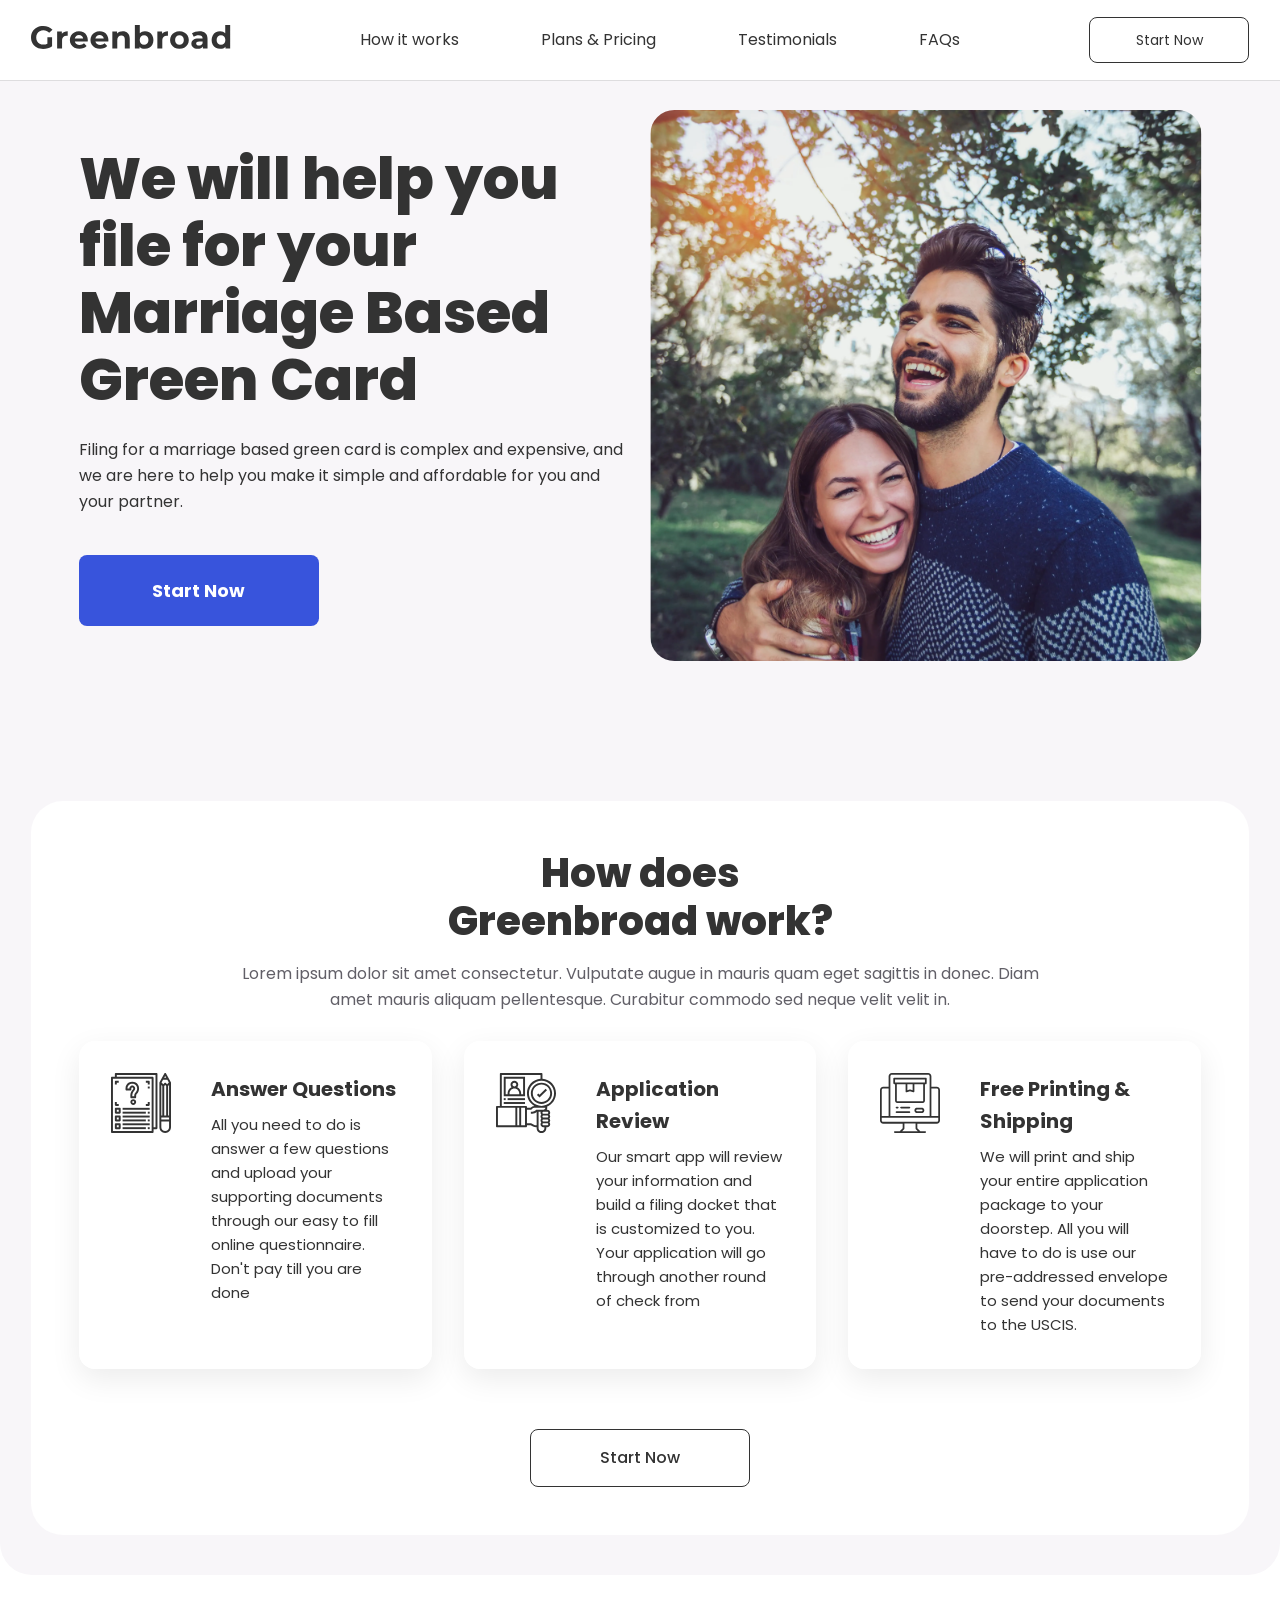
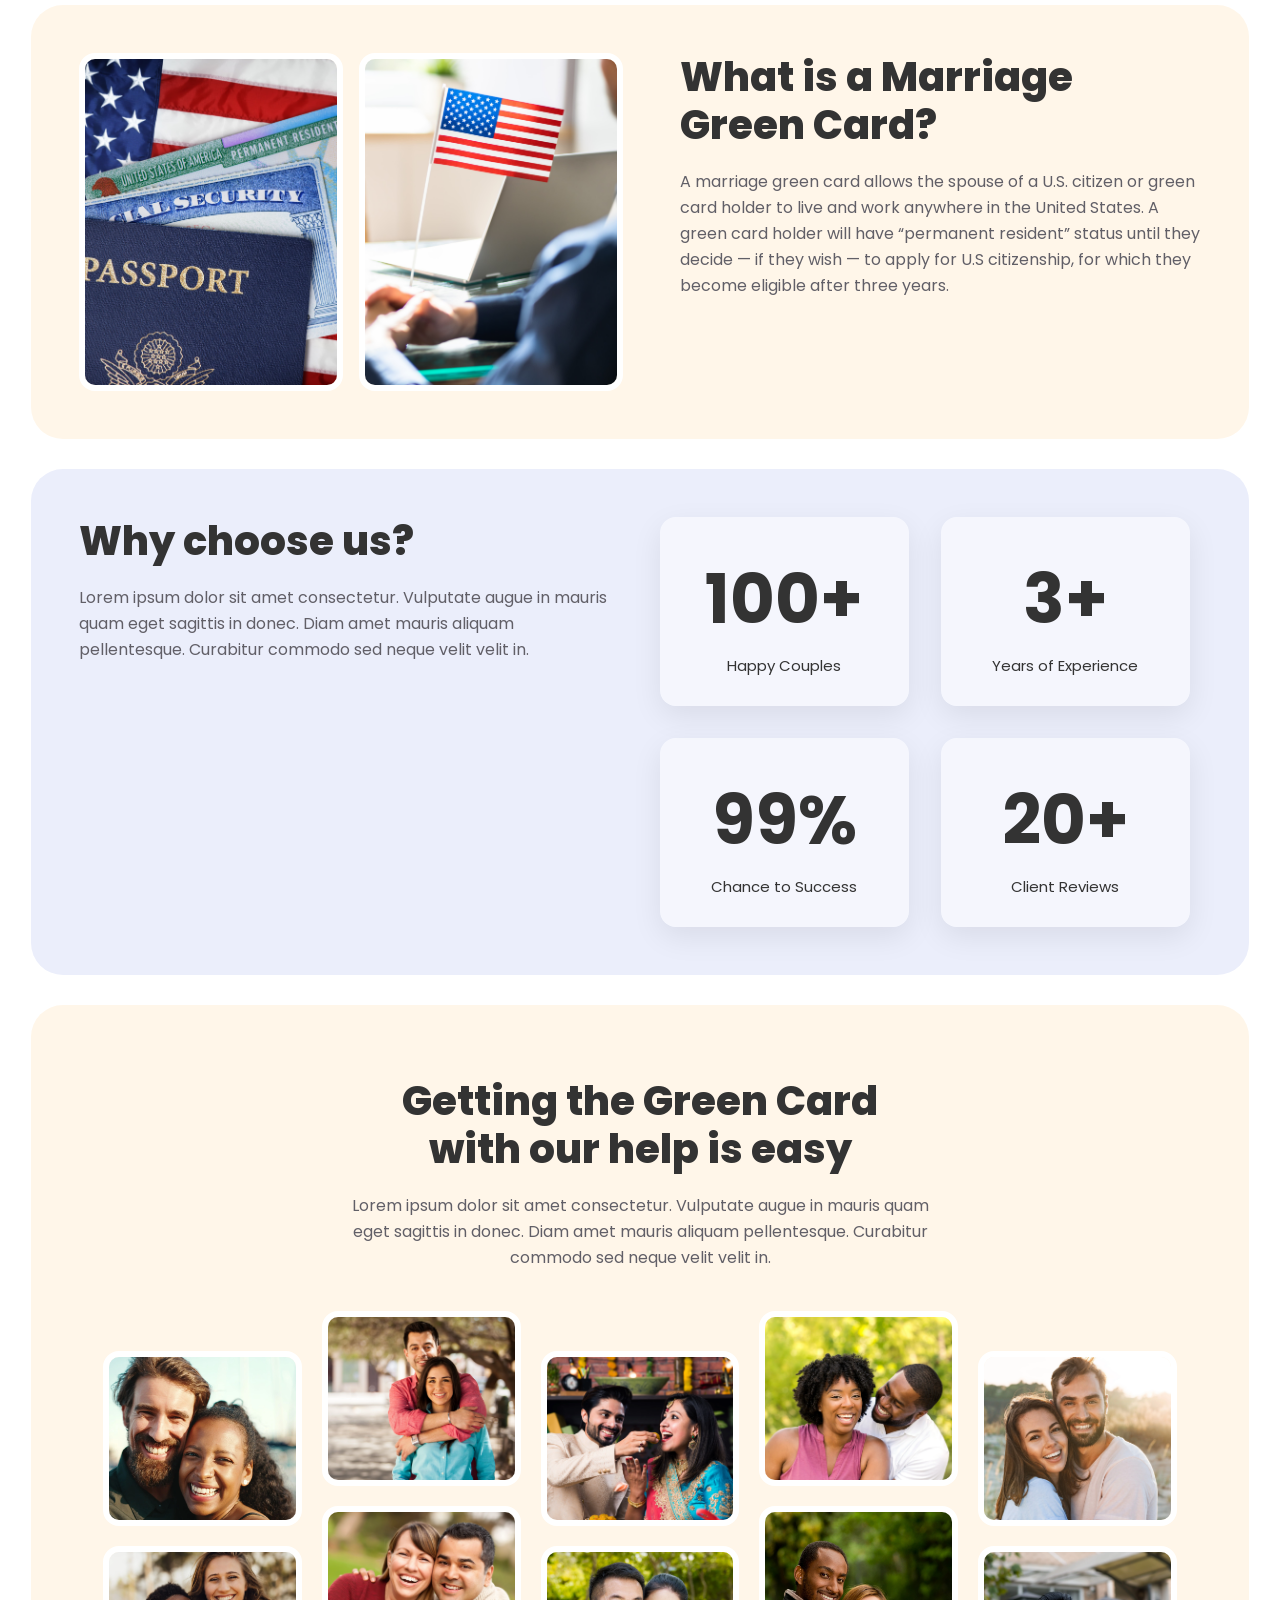
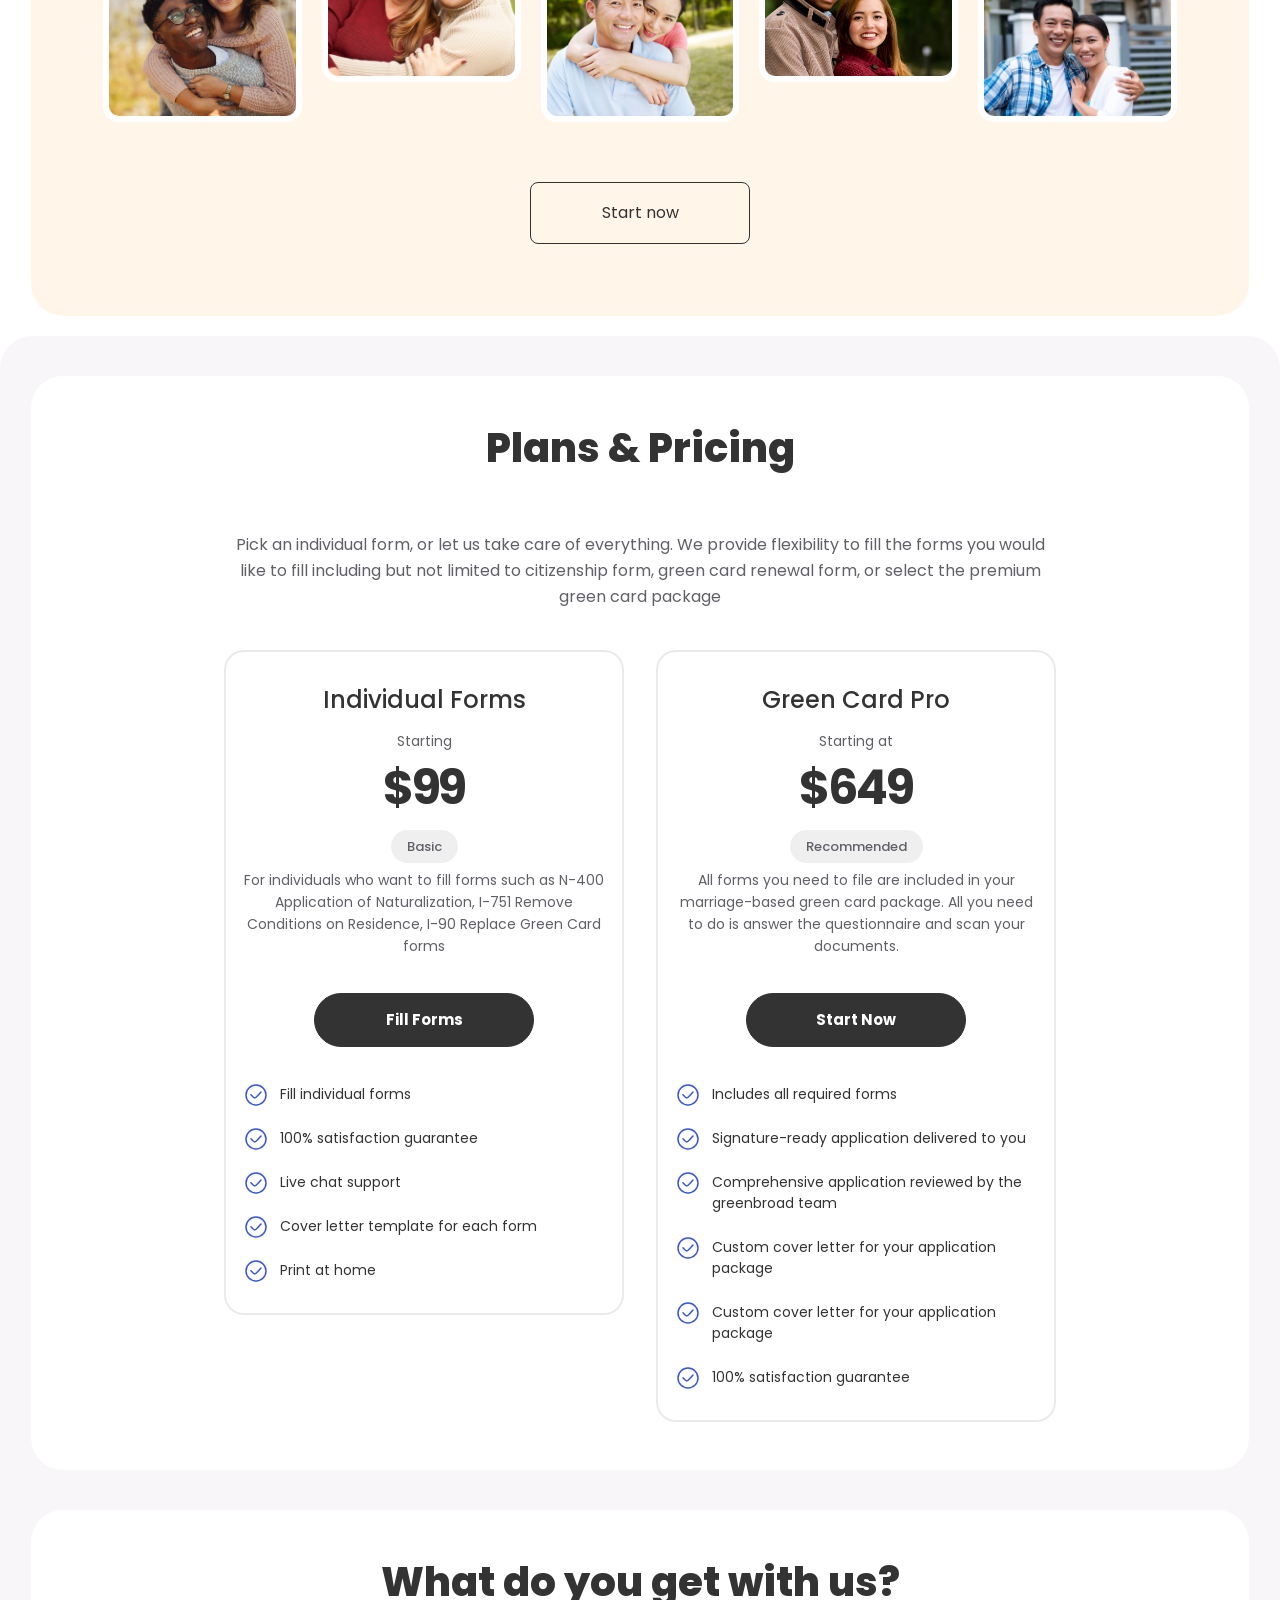
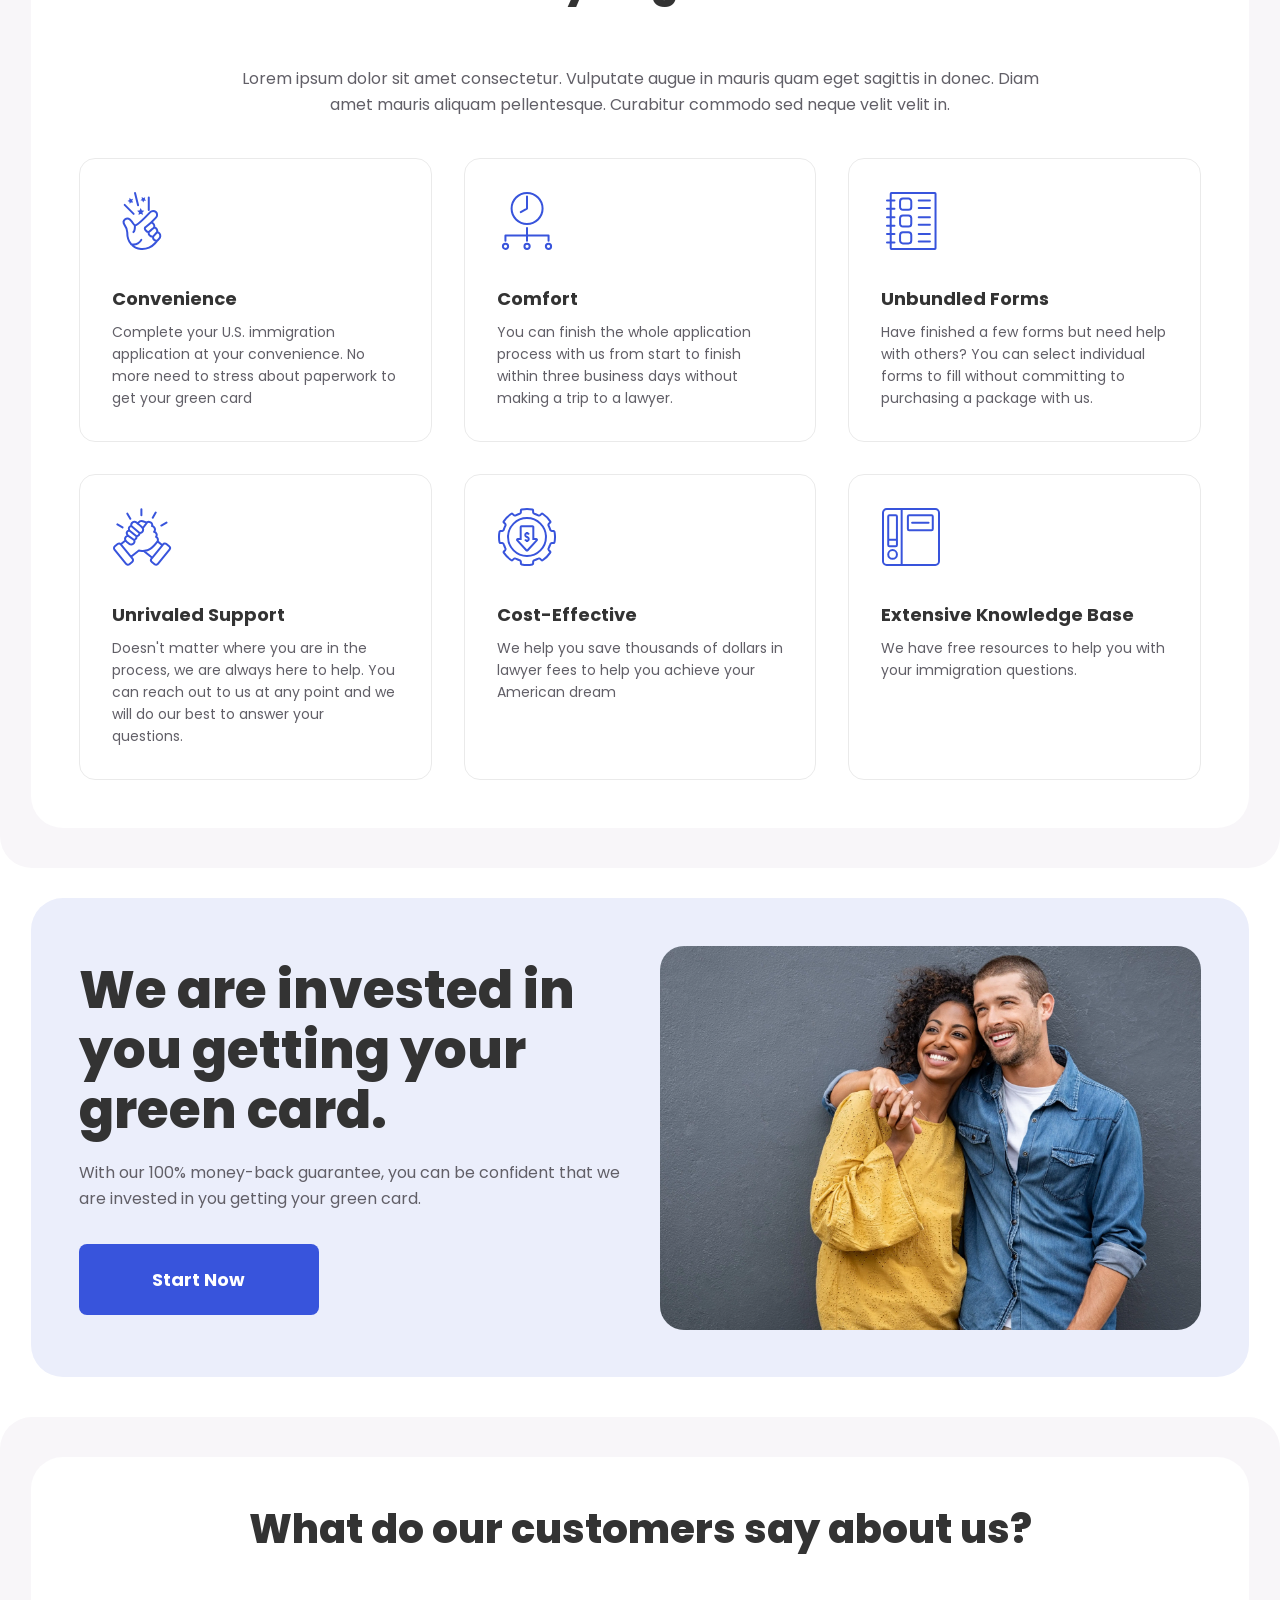
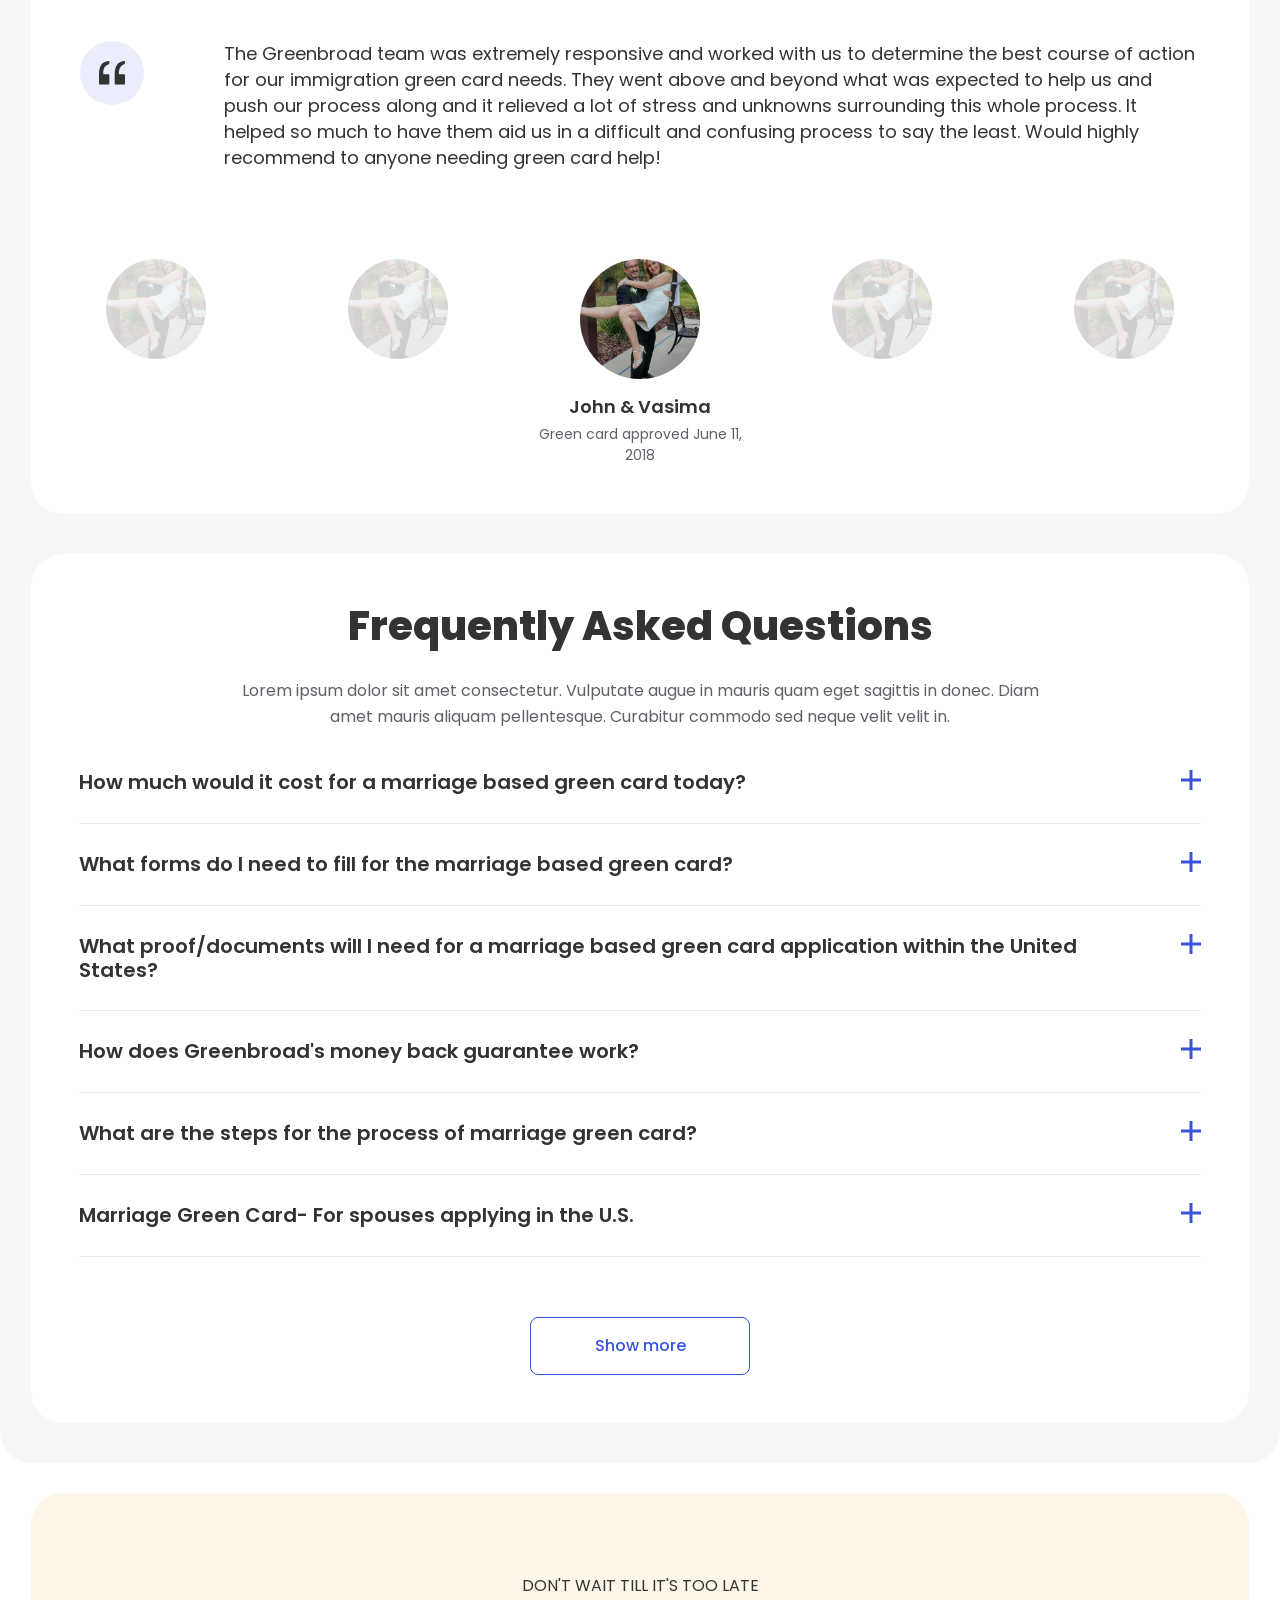
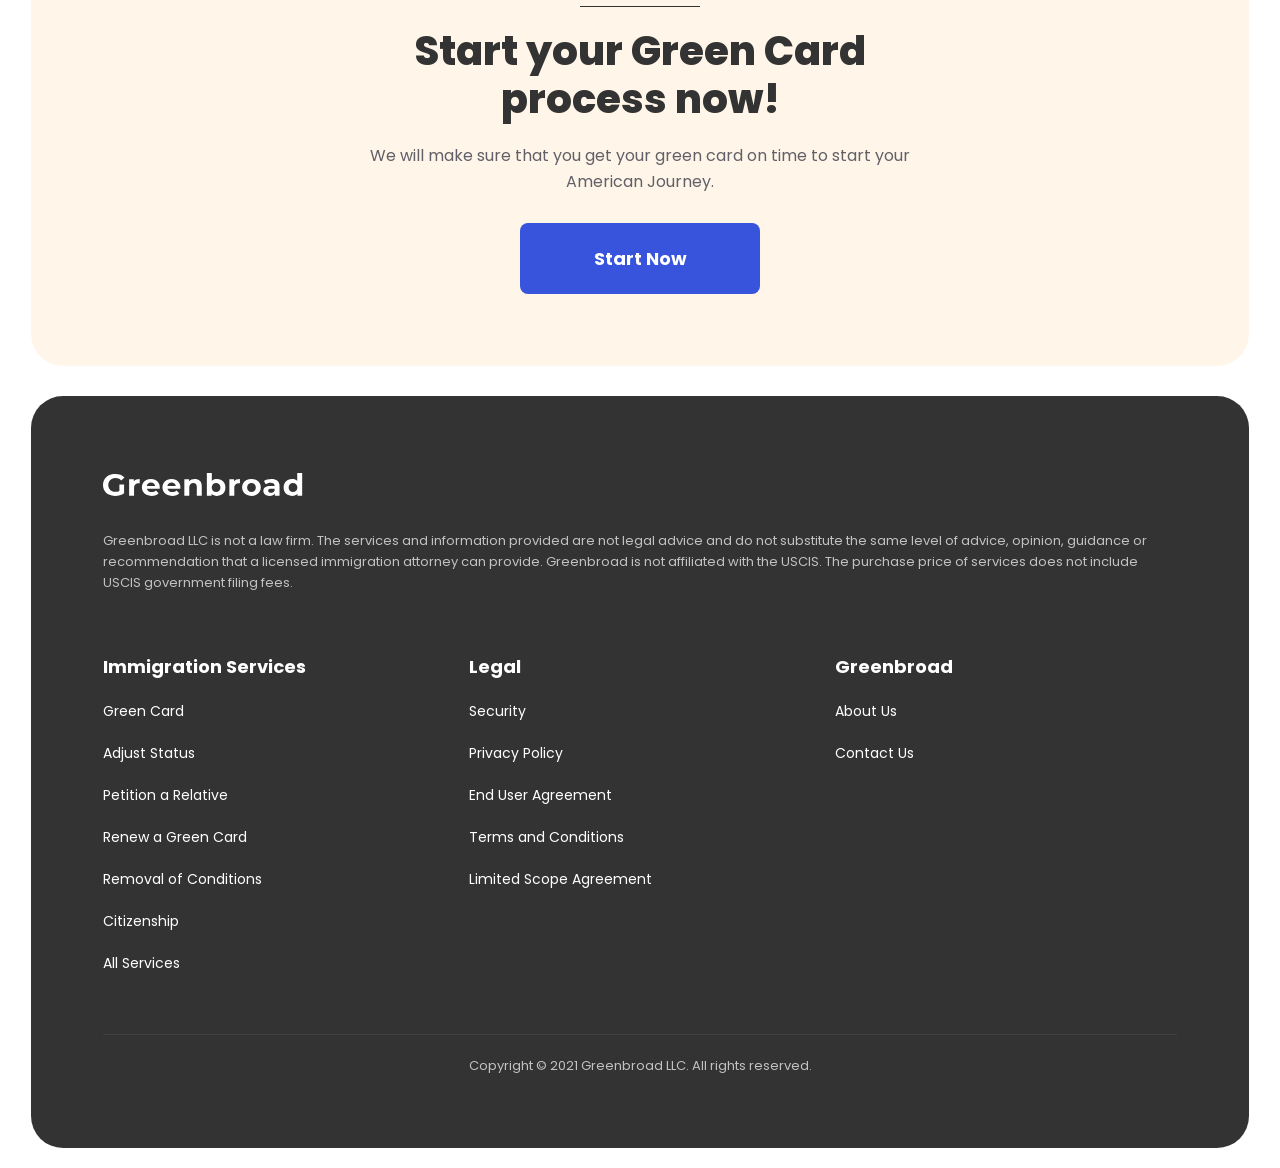
==== commit 99481260: "fix css bugs" ====
--- a/docs/index.html
+++ b/docs/index.html
@@ -177,7 +177,7 @@
 							</div>
 							<div class="marriage__pic image">
 								<picture>
-									<source type="image/web" srcset="img/gc-1.webp">
+									<source type="image/web" srcset="img/gc-2.webp">
 									<img src="img/gc-2.jpg" alt="image">
 								</picture>
 							</div>
--- a/docs/css/home.min.css
+++ b/docs/css/home.min.css
@@ -1 +1 @@
-@charset "UTF-8";html{scroll-behavior:smooth}a,address,aside,audio,b,body,div,footer,form,h1,h2,h3,h4,h5,h6,header,html,i,iframe,img,input,li,menu,nav,ol,p,section,span,textarea,ul,video{margin:0;padding:0;border:0;font-size:100%;font:inherit;vertical-align:baseline;box-sizing:border-box}body,html{position:relative;min-height:100%}article,aside,details,figcaption,figure,footer,header,hgroup,menu,nav,section{display:block}ol,ul{list-style:none}a{color:inherit;text-decoration:none}input,textarea{color:inherit}input::-moz-placeholder,textarea::-moz-placeholder{color:inherit;font-size:1em}input::placeholder,textarea::placeholder{color:inherit;font-size:1em}input:focus,textarea:focus{outline:0}button{cursor:pointer;color:inherit;border:none;background-color:transparent;padding:0}.input-checkbox,input.text,input[type=button],input[type=submit],input[type=text],textarea{-webkit-appearance:none;border-radius:0}.footer__container,.header-action__body,.header__container,body.home .choose__container,body.home .faq__container,body.home .get__container,body.home .hero__container,body.home .invest__container,body.home .marriage__container,body.home .plans__container,body.home .pref__container,body.home .process__container,body.home .reviews__container,body.home .work__container{padding-left:4.2553191489%;padding-right:4.2553191489%}.header__btn,.header__controls-btn,body.home .card__btn,body.home .get__btn,body.home .hero__btn,body.home .work__btn{display:flex;align-items:center;justify-content:center;border-radius:8px;cursor:pointer;transition:.5s}body.home .choose__title,body.home .faq__title,body.home .get__title,body.home .invest__title,body.home .marriage__title,body.home .plans__title,body.home .pref__title,body.home .process__title,body.home .reviews__title,body.home .work__title{font-size:1.75rem;line-height:1.2142857143;font-weight:800}body.home .choose__text,body.home .faq__text,body.home .get__text,body.home .invest__text,body.home .marriage__text,body.home .plans__text,body.home .pref__text,body.home .process__text,body.home .work__text{color:#615f67;font-size:.9375rem;line-height:1.6}@font-face{font-family:NotoSans;font-display:swap;src:url(../fonts/NotoSans-Regular.woff) format("woff"),url(../fonts/NotoSans-Regular.woff-2) format("woff-2");font-weight:400;font-style:normal}@font-face{font-family:NotoSans;font-display:swap;src:url(../fonts/NotoSans-Medium.woff) format("woff"),url(../fonts/NotoSans-Medium.woff-2) format("woff-2");font-weight:500;font-style:normal}@font-face{font-family:NotoSans;font-display:swap;src:url(../fonts/NotoSans-SemiBold.woff) format("woff"),url(../fonts/NotoSans-SemiBold.woff-2) format("woff-2");font-weight:600;font-style:normal}@font-face{font-family:NotoSans;font-display:swap;src:url(../fonts/NotoSans-Bold.woff) format("woff"),url(../fonts/NotoSans-Bold.woff-2) format("woff-2");font-weight:700;font-style:normal}@font-face{font-family:Poppins;font-display:swap;src:url(../fonts/Poppins-Regular.woff) format("woff"),url(../fonts/Poppins-Regular.woff-2) format("woff-2");font-weight:400;font-style:normal}@font-face{font-family:Poppins;font-display:swap;src:url(../fonts/Poppins-Medium.woff) format("woff"),url(../fonts/Poppins-Medium.woff-2) format("woff-2");font-weight:500;font-style:normal}@font-face{font-family:Poppins;font-display:swap;src:url(../fonts/Poppins-SemiBold.woff) format("woff"),url(../fonts/Poppins-SemiBold.woff-2) format("woff-2");font-weight:600;font-style:normal}@font-face{font-family:Poppins;font-display:swap;src:url(../fonts/Poppins-Bold.woff) format("woff"),url(../fonts/Poppins-Bold.woff-2) format("woff-2");font-weight:700;font-style:normal}@font-face{font-family:Poppins;font-display:swap;src:url(../fonts/Poppins-ExtraBold.woff) format("woff"),url(../fonts/Poppins-ExtraBold.woff-2) format("woff-2");font-weight:800;font-style:normal}body.lock{overflow:hidden}body{font-family:Poppins;font-size:1rem;line-height:1.25;color:#333;background-color:#f8f6f9}.wrapper{display:flex;flex-direction:column;justify-content:space-between;min-height:100vh;overflow:hidden}main{flex:1 1 auto}.image{transition:.3s;overflow:hidden;position:relative;padding-bottom:100%;width:100%}.image img{position:absolute;top:0;left:0;width:100%;height:100%;-o-object-fit:cover;object-fit:cover}.image.hv:hover img{transform:scale(1.2)}.header{background-color:#fff;position:fixed;width:100%;box-shadow:0 1px 0 rgba(0,0,0,.1);opacity:1;transition:opacity .3s}.header:hover{opacity:1!important}.header:before{content:"";position:absolute;top:0;left:0;width:100%;height:100%;background-color:transparent;z-index:1}.header__body{min-height:66px;display:flex;align-items:center;justify-content:space-between;-moz-column-gap:20px;column-gap:20px}.header__logo{z-index:2;font-size:1.875rem;line-height:1.25;transition:.3s}.header__logo img{max-width:168px}.header__logo:hover{transform:scale(1.1)}.header__btn{font-size:1.125rem;line-height:1.5;font-weight:700;color:#fff;background:#3854dc;padding:20px 0}.header__btn:hover{background-color:#4d6aff}.header__controls{display:flex;align-items:center;gap:50px}.header__controls-btn{display:none}.header-action{display:block;margin-bottom:48px}.header-action__body{position:fixed;height:calc(100% - 66px);top:66px;left:0;max-width:100%;width:100%;padding-top:12px;padding-bottom:12px;background-color:#fff;transition:.5s;transform:translateY(-200%);z-index:2}.header-action__body.active{transform:translateY(0);overflow:auto;box-shadow:0 -1px 0 rgba(0,0,0,.1)}.header-action li{cursor:pointer;transition:.3s;font-size:1.5rem;line-height:1.5833333333;border-bottom:1px solid rgba(51,51,51,.1);margin-top:48px;padding-bottom:0}.header-action li a{padding-top:5px;padding-bottom:5px}.burger{position:relative;z-index:2;min-height:30px;width:30px;display:flex;align-items:center;justify-content:center;transition:.3s;cursor:pointer}.burger:hover{transform:scale(1.2)}.burger__wrapper{width:22px;height:18px;position:relative;display:flex;flex-direction:column}.burger__wrapper span,.burger__wrapper:after,.burger__wrapper:before{width:100%;height:2px;background-color:#000;transition:.3s;transform:translateY(0);position:relative;left:0}.burger__wrapper:before{content:"";animation:.7s forwards burgerTopDisabled}.burger__wrapper:after{content:"";animation:.7s forwards burgerBottomDisabled}.burger__wrapper span{top:50%;transform:translateY(-150%);transition:background-color .3s,transform .3s}@keyframes burgerTopDisabled{0%{top:50%;transform:translateY(-50%) rotate(-45deg)}50%{top:50%;transform:translateY(-50%)}100%{top:0;transform:translateY(0)}}@keyframes burgerBottomDisabled{0%{top:50%;transform:translateY(-250%) rotate(45deg)}50%{top:50%;transform:translateY(-250%)}100%{top:100%;transform:translateY(-300%)}}.burger.active .burger__wrapper:before{animation:.7s forwards burgerTopActive}.burger.active .burger__wrapper span{transform:translateY(-150%) scale(0);transition:background-color .3s,transform .3s .3s}.burger.active .burger__wrapper:after{animation:.7s forwards burgerBottomActive}@keyframes burgerTopActive{0%{top:0;transform:translateY(0)}50%{top:50%;transform:translateY(-50%)}100%{top:50%;transform:translateY(-50%) rotate(-45deg)}}@keyframes burgerBottomActive{0%{top:100%;transform:translateY(-300%)}50%{top:50%;transform:translateY(-250%)}100%{top:50%;transform:translateY(-250%) rotate(45deg)}}.footer{margin-top:26px}.footer__container{background:#333;border-top-left-radius:32px;border-top-right-radius:32px}.footer__inner{padding:36px 0}.footer__text{margin-top:24px;font-size:.8125rem;line-height:1.6153846154;opacity:.7;color:#fff;margin-bottom:28px}.footer__item+.footer__item{margin-top:20px}.footer__link{color:#fff;font-size:.875rem;line-height:1.5714285714}.footer__copy{padding-top:20px;font-size:.8125rem;line-height:1.6153846154;color:#fff;opacity:.7;text-align:center}.footer .spoiler{padding-bottom:24px;padding-top:32px;border-bottom:1px solid rgba(255,255,255,.1)}.footer .spoiler__title{color:#fff;font-size:1.125rem;line-height:1.5;font-weight:700}.footer .spoiler__body{padding-top:20px}.btn{cursor:pointer;border-radius:.5rem;background-color:#6f38c7;width:100px;height:40px;transition:.3s;position:relative;overflow:hidden;padding:10px 15px}.btn span{position:relative;z-index:1}.btn:after{content:"";position:absolute;top:0;left:0;width:100%;height:100%;background-color:rgba(255,255,255,0);transition:.3s}.btn:hover{transform:scale(1.1)}.btn:hover:after{background-color:rgba(255,255,255,.25)}.btn:active:after{background-color:rgba(255,255,255,.15)}.btn.modify{color:red;background-color:#000}.spoiler{width:auto;color:#333;border-bottom:1px solid rgba(51,51,51,.1);padding-bottom:28px}.spoiler__preview{cursor:pointer;padding-top:0;padding-bottom:0;position:relative;display:flex;justify-content:space-between;align-items:flex-start;gap:40px}.spoiler__title{width:100%;font-weight:600;font-size:1rem;line-height:1.1875}.spoiler__icon{transition:.3s}.spoiler__wrapper{height:0;overflow:hidden;transition:.5s}.spoiler__body{padding-top:10px;padding-bottom:0}.spoiler.opened .spoiler__icon{transform:rotate(45deg)}.pop-up{position:fixed;top:0;left:0;background-color:rgba(0,0,0,.9);width:100vw;height:100vh;z-index:0;pointer-events:none;opacity:0;transition:opacity .5s,z-index .5s}.pop-up.active{z-index:20;opacity:1;pointer-events:all;transition:opacity .5s,z-index}.pop-up__wrapper{position:absolute;top:0;left:0;bottom:0;right:0;width:100%;height:100%;padding:20px;overflow-y:auto}.pop-up__body{overflow-y:auto;overflow-x:hidden;background-color:#fff;padding:30px;position:relative}.pop-up__close-icon-wrapper{position:absolute;z-index:1;top:5px;right:5px;width:40px;height:40px;display:flex;justify-content:center;align-items:center;cursor:pointer;transform:translate(8px,-8px);transition:transform .3s}.pop-up__close-icon-wrapper:hover{transform:translate(8px,-8px) scale(1.35)}.pop-up__close-icon{position:relative;width:24px;height:24px}.pop-up__close-icon:after,.pop-up__close-icon:before{content:"";display:inline-block;width:100%;height:2px;background-color:#000;position:absolute;top:50%;left:50%;border-radius:1px}.pop-up__close-icon:after{transform:translate(-50%,-50%) rotate(45deg)}.pop-up__close-icon:before{transform:translate(-50%,-50%) rotate(-45deg)}.pop-up-video{position:fixed;top:0;left:0;background-color:rgba(0,0,0,.9);width:100vw;height:100vh;z-index:0;pointer-events:none;opacity:0;transition:opacity .5s,z-index .5s}.pop-up-video.active{z-index:20;opacity:1;pointer-events:all;transition:opacity .5s,z-index}.pop-up-video__wrapper{position:absolute;top:0;left:0;bottom:0;right:0;width:100%;height:100%;padding:20px;overflow-y:auto}.pop-up-video__body{overflow-y:auto;overflow-x:hidden;background-color:#fff;padding:30px;position:relative}.pop-up-video__close-icon-wrapper{position:absolute;z-index:1;top:5px;right:5px;width:40px;height:40px;display:flex;justify-content:center;align-items:center;cursor:pointer;transform:translate(8px,-8px);transition:transform .3s}.pop-up-video__close-icon-wrapper:hover{transform:translate(8px,-8px) scale(1.35)}.pop-up-video__close-icon{position:relative;width:24px;height:24px}.pop-up-video__close-icon:after,.pop-up-video__close-icon:before{content:"";display:inline-block;width:100%;height:2px;background-color:#000;position:absolute;top:50%;left:50%;border-radius:1px}.pop-up-video__close-icon:after{transform:translate(-50%,-50%) rotate(45deg)}.pop-up-video__close-icon:before{transform:translate(-50%,-50%) rotate(-45deg)}.pop-up-video__content{position:relative;overflow:hidden}.pop-up-video__preview{position:absolute;display:flex;justify-content:center;align-items:center;top:0;left:0;right:0;bottom:0;height:100%;width:100%;background-color:#d3d3d3}body.home{background-color:#fff}body.home .hero{background-color:#f8f6f9}body.home .hero__container{padding-top:14px;padding-bottom:40px}body.home .hero__inner{display:flex;flex-direction:column-reverse;gap:20px;position:relative}body.home .hero__content{max-width:634px;width:100%}body.home .hero__title{font-size:2.375rem;line-height:1.1578947368;font-weight:800;margin-bottom:12px}body.home .hero__title .small-br{display:block}body.home .hero__text{font-size:.9375rem;line-height:1.6;margin-bottom:24px}body.home .hero__btn{font-size:1.125rem;line-height:1.5;font-weight:700;background-color:#3854dc;color:#fff;padding:22px 0;max-width:240px;width:100%}body.home .hero__btn:hover{background-color:#4d6aff}body.home .hero__pic{transform:scaleX(-1);border-radius:24px;padding-bottom:94.7674418605%}body.home .work{background-color:#f8f6f9;border-bottom-left-radius:32px;border-bottom-right-radius:32px}body.home .work__container{padding-top:40px;padding-bottom:16px}body.home .work__inner{padding:36px 16px;border-radius:32px;background-color:#fff}body.home .work__title{margin-bottom:16px;text-align:center}body.home .work__title span{display:block}body.home .work__text{text-align:center;margin-bottom:28px}body.home .work__list{display:flex;flex-direction:column;gap:20px}body.home .work__item{padding:24px;display:flex;gap:20px;background:rgba(255,255,255,.5);box-shadow:0 10px 30px rgba(0,0,0,.08);border-radius:16px}body.home .work__desc-title{font-size:1.125rem;line-height:1.6111111111;font-weight:700;margin-bottom:8px}body.home .work__desc-text{font-size:.875rem;line-height:1.5714285714}body.home .work__btn{margin:28px auto 0;padding:18px 0;max-width:220px;width:100%;border:1px solid #333;border-radius:8px;font-weight:500}body.home .work__btn:hover{background-color:#3854dc;color:#fff}body.home .marriage{background-color:#fff;margin-top:16px}body.home .marriage__container{background:#fff6e9;border-radius:32px}body.home .marriage__inner{display:flex;flex-direction:column;gap:28px;padding:36px 0}body.home .marriage__pics{display:flex;align-items:center;gap:12px}body.home .marriage__pic{border-radius:16px;border:4px solid #fff;padding-bottom:69.768419283%}body.home .marriage__pic:nth-child(2) img{-o-object-position:right;object-position:right}body.home .marriage__pic:nth-child(3){display:none}body.home .marriage__title{margin-bottom:16px}body.home .choose{margin-top:16px}body.home .choose__container{background:#ebeefb;border-radius:32px}body.home .choose__inner{display:flex;flex-direction:column;gap:28px;padding:36px 0}body.home .choose__title{margin-bottom:16px}body.home .choose__list{display:flex;flex-wrap:wrap;gap:12px}body.home .choose__item{min-width:166px;width:100%;background:rgba(255,255,255,.5);box-shadow:0 10px 30px rgba(0,0,0,.08);border-radius:16px;text-align:center;padding:16px 12px;flex-basis:48.026%}body.home .choose__item-num{font-size:3rem;line-height:1.6041666667;font-weight:700}body.home .choose__item-text{font-size:.875rem;line-height:1.5714285714}body.home .get{background-color:#fff;margin-top:16px}body.home .get__container{background:#fff6e9;border-radius:32px}body.home .get__inner{padding:36px 0}body.home .get__title{margin-bottom:16px;text-align:center}body.home .get__text{text-align:center;max-width:600px;width:100%;margin:0 auto}body.home .get__list{display:flex;align-items:center;justify-content:center;flex-wrap:wrap;gap:12px;padding:28px 0 68px}body.home .get__item{max-width:200px;width:100%;border-radius:16px;flex:1 0 48%;padding-bottom:45.9302325581%;border:4px solid #fff}body.home .get__item img{transition:.5s}body.home .get__item img:hover{transform:scale(1.1)}body.home .get__item:nth-child(even){transform:translateY(40px)}body.home .get__item:nth-child(n+5){display:none}body.home .get__item:nth-child(2) img,body.home .get__item:nth-child(7) img{-o-object-position:90%;object-position:90%}body.home .get__item:nth-child(4) img{-o-object-position:60%;object-position:60%}body.home .get__item:nth-child(9) img{-o-object-position:30%;object-position:30%}body.home .get__btn{padding:20px 0;max-width:220px;width:100%;margin:0 auto;border:1px solid #333}body.home .get__btn:hover{color:#fff6e9;background-color:#333}body.home .plans{margin-top:20px;background-color:#f8f6f9;border-top-right-radius:32px;border-top-left-radius:32px}body.home .plans__container{padding-top:16px;padding-bottom:16px}body.home .plans__inner{padding:36px 16px;border-radius:32px;background-color:#fff}body.home .plans__title{font-size:1.875rem;line-height:1.2;margin-bottom:16px;text-align:center}body.home .plans__title span{display:block}body.home .plans__text{text-align:center;margin-bottom:28px}body.home .plans__cards{display:flex;flex-direction:column;justify-content:space-between;align-items:center;gap:16px}body.home .card{max-width:400px;width:100%;padding:2px;background:rgba(51,51,51,.1);border-radius:20px;position:relative;transition:1s}body.home .card:hover{background:linear-gradient(135deg,#bcc4ec 0,#8de6b1 44%,#3854dc 100%)}body.home .card:hover .card__lvl span{color:#3854dc;background-color:rgba(56,84,220,.1)}body.home .card__content{background-color:#fff;padding:30px 18px;border-radius:18px}body.home .card__title{font-weight:500;font-size:1.5rem;line-height:1.5;text-align:center;margin-bottom:12px}body.home .card__subtitle{font-size:.875rem;line-height:1.5714285714;text-align:center;color:#615f67}body.home .card__price{font-size:3rem;line-height:1.5;font-weight:700;text-align:center;letter-spacing:-.05em;margin-bottom:12px}body.home .card__lvl{text-align:center;margin-bottom:12px}body.home .card__lvl span{font-size:.8125rem;line-height:1.6153846154;background:rgba(97,95,103,.1);border-radius:100px;padding:7px 16px;color:#615f67;font-weight:500}body.home .card__text{font-size:.875rem;line-height:1.5714285714;color:#615f67;text-align:center;margin-bottom:36px}body.home .card__btn{max-width:220px;width:100%;border-radius:100px;padding:15px 0;border:1px solid #333;margin:0 auto 36px;font-size:.9375rem;line-height:1.4666666667;font-weight:700;color:#fff;background-color:#333}body.home .card__btn:hover{color:#333;background-color:#fff;border:1px solid #333}body.home .card__list{display:flex;flex-direction:column;gap:20px;font-size:.875rem;line-height:1.5}body.home .card__item{position:relative;padding:1.5px 0 1.5px 36px}body.home .card__item::before{content:"";position:absolute;left:0;top:0;width:24px;height:24px;background-image:url(../../img/icons/check.svg)}body.home .pref{background-color:#f8f6f9;border-bottom-right-radius:32px;border-bottom-left-radius:32px}body.home .pref__container{padding-top:4px;padding-bottom:16px}body.home .pref__inner{padding:36px 16px;border-radius:32px;background-color:#fff}body.home .pref__title{margin-bottom:16px;text-align:center}body.home .pref__title span{display:block}body.home .pref__text{text-align:center;margin-bottom:28px}body.home .pref__list{display:flex;flex-direction:column;gap:24px;width:100%}body.home .pref__item{border:1px solid rgba(51,51,51,.1);border-radius:16px;padding:20px}body.home .pref__item svg{margin-bottom:28px}body.home .pref__item-title{font-size:1.125rem;line-height:1.6111111111;font-weight:700;margin-bottom:8px}body.home .pref__item-text{font-size:.875rem;line-height:1.5714285714;color:#615f67}body.home .invest{margin-top:16px}body.home .invest__container{background:#ebeefb;border-radius:32px}body.home .invest__inner{display:flex;flex-direction:column;gap:28px;padding:36px 0}body.home .invest__pic{border-radius:24px;transform:rotateY(180deg);padding-bottom:69.476744186%}body.home .invest__pic img{transform:scale(1.2);-o-object-position:-90%;object-position:-90%}body.home .invest__title{font-size:2.375rem;line-height:1.1578947368;margin-bottom:16px}body.home .invest__text{margin-bottom:24px}body.home .reviews{margin-top:20px;background-color:#f8f6f9;border-top-right-radius:32px;border-top-left-radius:32px}body.home .reviews__container{padding-top:16px;padding-bottom:16px}body.home .reviews__inner{padding:36px 24px;border-radius:32px;background-color:#fff}body.home .reviews__title{font-size:1.875rem;line-height:1.2;margin-bottom:28px;text-align:center}body.home .reviews__title span{display:block}body.home .reviews__blockquote{margin:0;position:relative;font-size:1rem;line-height:1.625;max-width:976px;width:100%}body.home .reviews__pic{max-width:100px;width:100%;border-radius:100%;padding-bottom:100px;margin:0 auto 34px}body.home .reviews__name{margin-bottom:4px;font-weight:600;font-size:1.125rem;line-height:1.5}body.home .reviews__desc{font-size:.875rem;line-height:1.5;color:#615f67}body.home .slider__slide{display:flex;flex-direction:column;justify-content:center}body.home .slider__arrow-prev{background-image:url(../img/icons/arrow-left-short.svg);left:0}body.home .slider__arrow-next{background-image:url(../img/icons/arrow-right-short.svg);right:0}body.home .mainSlider .slider__slide{gap:28px;padding:32px 0}body.home .secondSlider .swiper-slide{opacity:.2}body.home .secondSlider .swiper-slide-thumb-active{opacity:1}body.home .secondSlider .slider__slide{padding-top:28px;text-align:center}body.home .faq{background-color:#f8f6f9;border-bottom-right-radius:32px;border-bottom-left-radius:32px}body.home .faq__container{padding-top:4px;padding-bottom:16px}body.home .faq__inner{padding:36px 16px;border-radius:32px;background-color:#fff}body.home .faq__title{font-size:1.875rem;line-height:1.2;margin-bottom:28px;text-align:center}body.home .faq__title span{display:block}body.home .faq__text{font-size:.9375rem;line-height:1.6;text-align:center;max-width:832px;margin:0 auto 40px}body.home .faq__list{display:flex;flex-direction:column;gap:28px;margin-bottom:40px}body.home .faq__btn{color:#3854dc;border-color:#3854dc}body.home .faq__btn:hover{background-color:#3854dc;color:#fff}body.home .process{background-color:#fff;margin-top:16px}body.home .process__container{background:#fff6e9;border-radius:32px}body.home .process__inner{padding:36px 0}body.home .process__subtitle{text-align:center;text-transform:uppercase;padding:8px;margin-bottom:20px;position:relative;font-size:1rem;line-height:1.625}body.home .process__subtitle::before{content:"";position:absolute;width:120px;height:1px;background-color:#333;bottom:0;left:50%;transform:translateX(-50%)}body.home .process__title{margin-bottom:16px;text-align:center}body.home .process__text{font-size:.9375rem;line-height:1.6666666667;text-align:center;max-width:600px;width:100%;margin:0 auto 28px}body.home .process__btn{margin:0 auto}@media (min-width:470px){body.home .hero__title .small-br{display:unset}body.home .hero__title .medium-br{display:block}}@media (min-width:500px){body.home .hero__pic{padding-bottom:65.8436213992%}body.home .get__list{gap:16px;padding:33px 0 84px}body.home .get__item{flex:1 0 32%;padding-bottom:29.1984123363%}body.home .get__item:nth-child(n+5){display:unset}body.home .get__item:nth-child(n+7){display:none}}@media (min-width:600px){.header__body{min-height:80px}.header__logo img{max-width:200px}.header__btn{display:none}.header__controls-btn{display:flex;font-size:.875rem;line-height:1.2857142857;color:#333;padding:13px 0;width:160px;border:1px solid #333;z-index:2}.header__controls-btn:hover{color:#fff;background-color:#3854dc}.header-action__body{top:80px}.footer__container{background:unset;border-radius:unset;margin-bottom:20px}.footer__inner{padding:36px;background:#333;border-radius:32px}body.home .hero__container{padding-top:20px;padding-bottom:60px}body.home .hero__title{font-size:3.625rem;line-height:1.1551724138;margin-bottom:20px}body.home .hero__text{font-size:1rem;line-height:1.625;margin-bottom:32px}body.home .work__container{padding-top:60px;padding-bottom:20px}body.home .work__inner{padding:36px}body.home .marriage__container{background:unset;border-radius:unset}body.home .marriage__inner{padding:36px;background:#fff6e9;border-radius:32px}body.home .choose__container{background:unset;border-radius:unset}body.home .choose__inner{padding:36px;background:#ebeefb;border-radius:32px}body.home .get__container{background:unset;border-radius:unset}body.home .get__inner{padding:36px;background:#fff6e9;border-radius:32px}body.home .plans__container{padding-top:20px;padding-bottom:20px}body.home .plans__inner{padding:36px}body.home .pref__container{padding-top:0;padding-bottom:20px}body.home .pref__inner{padding:36px}body.home .pref__list{flex-direction:row;flex-wrap:wrap}body.home .pref__item{flex:1 0 48%;padding:24px}body.home .invest__container{background:unset;border-radius:unset}body.home .invest__inner{padding:32px;background:#ebeefb;border-radius:32px}body.home .reviews__container{padding-top:20px;padding-bottom:20px}body.home .reviews__inner{padding:36px}body.home .faq__container{padding-top:20px;padding-bottom:20px}body.home .faq__inner{padding:36px}body.home .process__container{background:unset;border-radius:unset}body.home .process__inner{padding:36px;background:#fff6e9;border-radius:32px}}@media (min-width:700px){body.home .plans__cards{flex-direction:row;align-items:flex-start;gap:24px}}@media (min-width:768px){.footer__inner{padding:48px}.footer .spoiler{border-bottom:none}.footer .spoiler__preview{cursor:default;pointer-events:none}.footer .spoiler__icon{display:none}.footer .spoiler__wrapper{height:auto!important}.spoiler__title{font-size:1.125rem;line-height:1.2222222222}body.home .get__inner{padding:48px}body.home .get__item{padding-bottom:30.3053261611%}body.home .get__item:nth-child(1),body.home .get__item:nth-child(3){transform:translateY(40px)}body.home .get__item:nth-child(2),body.home .get__item:nth-child(5){transform:translateY(0)}body.home .secondSlider .swiper-slide .reviews__desc,body.home .secondSlider .swiper-slide .reviews__name{opacity:0;transition:.5s}body.home .secondSlider .swiper-slide-thumb-active .reviews__pic{transform:translateY(10px) scale(1.2)}body.home .secondSlider .swiper-slide-thumb-active .reviews__desc,body.home .secondSlider .swiper-slide-thumb-active .reviews__name{opacity:1}body.home .process__inner{padding:48px}}@media (min-width:768px) and (min-width:768px){.footer .spoiler__list{display:flex;flex-wrap:wrap;gap:24px;padding-bottom:36px}.footer .spoiler__list .spoiler{flex:1 0 48%}}@media (min-width:768px) and (min-width:993px){.footer .spoiler__list .spoiler{flex:1 0 31%}}@media (min-width:768px) and (min-width:1400px){.footer .spoiler__list{max-width:976px;width:100%;flex-wrap:nowrap;gap:40px}}@media (min-width:769px){.footer__container,.header-action__body,.header__container,body.home .choose__container,body.home .faq__container,body.home .get__container,body.home .hero__container,body.home .invest__container,body.home .marriage__container,body.home .plans__container,body.home .pref__container,body.home .process__container,body.home .reviews__container,body.home .work__container{padding-left:2.6007802341%;padding-right:2.6007802341%}body.home .choose__title,body.home .faq__title,body.home .get__title,body.home .invest__title,body.home .marriage__title,body.home .plans__title,body.home .pref__title,body.home .process__title,body.home .reviews__title,body.home .work__title{font-size:2.5rem;line-height:1.2}body.home .choose__text,body.home .faq__text,body.home .get__text,body.home .invest__text,body.home .marriage__text,body.home .plans__text,body.home .pref__text,body.home .process__text,body.home .work__text{font-size:1rem;line-height:1.625;width:100%}.header-action li:hover a:after{width:100%}.header-action li a{display:block;position:relative}.header-action li a:after{content:"";position:absolute;bottom:5px;left:0;width:0;height:1px;background:#333;transition:.3s}.footer{margin-top:20px}.footer__copy{border-top:1px solid rgba(255,255,255,.1)}body.home .work__inner{padding:48px}body.home .work__text{max-width:832px;margin:0 auto 28px}body.home .work__list{gap:24px}body.home .work__item{padding:32px;gap:40px}body.home .work__desc-title{font-size:1.25rem;line-height:1.6}body.home .work__desc-text{font-size:.9375rem;line-height:1.6}body.home .work__btn{margin-top:40px}body.home .marriage{margin-top:20px}body.home .marriage__inner{padding:48px;gap:40px}body.home .marriage__pics{gap:16px}body.home .marriage__pic{border-width:6px;padding-bottom:58.1362426622%}body.home .marriage__title{margin-bottom:20px}body.home .choose{margin-top:20px}body.home .choose__inner{padding:48px;gap:40px}body.home .choose__title{margin-bottom:20px}body.home .choose__list{gap:24px}body.home .choose__item{padding:28px 20px}body.home .choose__item-num{font-size:4.25rem;line-height:1.6029411765}body.home .choose__item-text{font-size:.9375rem;line-height:1.6}body.home .get{margin-top:20px}body.home .get__title{max-width:500px;width:100%;margin:0 auto 20px}body.home .plans__inner{padding:48px}body.home .plans__text{max-width:832px;margin:0 auto 40px}body.home .pref__inner{padding:48px}body.home .pref__text{max-width:832px;margin:0 auto 40px}body.home .invest{margin-top:20px}body.home .invest__inner{padding:48px;gap:40px}body.home .invest__title{margin-bottom:20px;font-size:3.25rem;line-height:1.1538461538}body.home .invest__text{margin-bottom:32px}body.home .reviews__inner{padding:48px}body.home .reviews__blockquote{font-size:1.125rem;line-height:1.4444444444}body.home .mainSlider .slider__slide{flex-direction:row;gap:40px;padding:40px 0}body.home .mainSlider .slider__slide :nth-child(1){flex-shrink:0}body.home .faq__inner{padding:48px}body.home .process{margin-top:20px}body.home .process__title{max-width:500px;width:100%;margin:0 auto 20px}}@media (min-width:950px){body.home .get__item{flex:1 0 23%}body.home .get__item:nth-child(n+7){display:unset}body.home .get__item:nth-child(n+9){display:none}body.home .get__item:nth-child(1),body.home .get__item:nth-child(3),body.home .get__item:nth-child(5){transform:translateY(0)}body.home .get__item:nth-child(2){transform:translateY(40px)}}@media (min-width:993px){.header-action{flex:1 1 auto;margin-bottom:0;position:relative;z-index:2;display:flex;align-items:center;justify-content:space-between;-moz-column-gap:15px;column-gap:15px}.header-action__body{transform:translateY(0);position:static;max-width:450px;width:100%;padding-inline:0!important}.header-action li{font-size:1rem;line-height:1.625;margin-top:0;border-bottom:none}.burger{display:none}.footer__inner{padding:72px}body.home .hero__container{padding-top:30px;padding-bottom:70px}body.home .hero__inner{flex-direction:row;align-items:center;justify-content:space-between;padding-left:3.9130434783%;padding-right:3.9130434783%}body.home .hero__content{max-width:688px}body.home .hero__title{font-size:2.375rem;line-height:1.1578947368;margin-bottom:24px}body.home .hero__text{margin-bottom:40px}body.home .hero__pic{padding-bottom:49.0566037736%;max-width:832px}body.home .work__container{padding-top:70px;padding-bottom:30px}body.home .work__list{gap:32px}body.home .work__btn{margin-top:60px}body.home .marriage__inner{flex-direction:row;justify-content:space-between}body.home .marriage__pics{flex:1 0 50%}body.home .marriage__pic{max-width:264px}body.home .marriage__content{max-width:688px;width:100%}body.home .choose__inner{flex-direction:row;justify-content:space-between}body.home .choose__content{max-width:688px;width:100%}body.home .choose__item{flex-basis:46%}body.home .get__inner{padding:72px}body.home .get__list{gap:20px;padding:40px 0 100px}body.home .plans__container{padding-top:30px;padding-bottom:30px}body.home .plans__text{margin-top:60px}body.home .plans__cards{justify-content:center;gap:32px}body.home .pref__container{padding-top:0;padding-bottom:30px}body.home .pref__text{margin-top:60px}body.home .pref__list{gap:32px}body.home .invest__inner{flex-direction:row-reverse;justify-content:space-between;align-items:center}body.home .invest__pic{max-width:832px;padding-bottom:34.1981132075%}body.home .invest__pic img{-o-object-position:0;object-position:0}body.home .invest__content{max-width:688px;width:100%}body.home .reviews{margin-top:40px}body.home .reviews__container{padding-top:30px;padding-bottom:30px}body.home .secondSlider .swiper-slide{max-width:210px;width:100%;margin:0}body.home .faq__container{padding-top:0;padding-bottom:30px}body.home .process__inner{padding:72px}}@media (min-width:1120px){body.home .mainSlider .slider__slide{padding:60px 0;gap:80px}}@media (min-width:1200px){.footer__container,.header-action__body,.header__container,body.home .choose__container,body.home .faq__container,body.home .get__container,body.home .hero__container,body.home .invest__container,body.home .marriage__container,body.home .plans__container,body.home .pref__container,body.home .process__container,body.home .reviews__container,body.home .work__container{padding-left:2.4193548387%;padding-right:2.4193548387%}.header-action__body{max-width:600px}.footer{margin-top:30px}body.home .hero__title{font-size:3.625rem;line-height:1.1551724138}body.home .choose,body.home .get,body.home .invest,body.home .marriage,body.home .process{margin-top:30px}}@media (min-width:1250px){.spoiler__title{font-size:1.25rem;line-height:1.2}body.home .work__container{padding-bottom:40px}body.home .work__list{flex-direction:row;justify-content:center}body.home .work__item{max-width:544px;width:100%}body.home .choose__list{gap:32px;max-width:832px;width:100%}body.home .get__item{max-width:266px;flex:1 0 16%;padding-bottom:15.2124307291%;border:6px solid #fff}body.home .get__item:nth-child(n+9){display:unset}body.home .get__item:nth-child(n+11){display:none}body.home .get__item:nth-child(1),body.home .get__item:nth-child(3),body.home .get__item:nth-child(5){transform:translateY(40px)}body.home .get__item:nth-child(2),body.home .get__item:nth-child(4){transform:translateY(0)}body.home .plans__container{padding-top:40px;padding-bottom:40px}body.home .pref__container{padding-top:0;padding-bottom:40px}body.home .pref__item{flex:1 0 31%;padding:32px}body.home .reviews__container{padding-top:40px;padding-bottom:40px}body.home .secondSlider{position:relative;max-width:1408px;width:100%}body.home .secondSlider .slider__wrapper{justify-content:center;gap:32px}body.home .faq__container{padding-top:0;padding-bottom:40px}}@media (min-width:1300px){body.home .hero__container{padding-top:45px}}@media (min-width:1400px){body.home .choose__title,body.home .faq__title,body.home .get__title,body.home .invest__title,body.home .marriage__title,body.home .plans__title,body.home .pref__title,body.home .process__title,body.home .reviews__title,body.home .work__title{font-size:3rem;line-height:1.2083333333}.footer__content{display:flex;justify-content:space-between}.footer__content .footer__about{max-width:400px;width:100%}body.home .get__title{max-width:600px}body.home .get__text{max-width:880px}body.home .invest__title{font-size:3.875rem;line-height:1.1451612903}body.home .invest__title span{display:block}body.home .slider__arrow-next,body.home .slider__arrow-prev{width:60px;height:60px;display:flex;background-size:cover;background-repeat:no-repeat;position:absolute;top:50%;transform:translateY(-50%);border:1px solid #333;border-radius:100%;z-index:10}body.home .process__title{max-width:600px}body.home .process__text{max-width:880px}}@media (min-width:1440px){body.home .marriage__pic{padding-bottom:35.9506495629%}body.home .marriage__pic:nth-child(3){display:block}body.home .choose__item{flex-basis:47%}body.home .get__list{padding:60px 0 140px}}@media (min-width:1500px){.footer__container,.header-action__body,.header__container,body.home .choose__container,body.home .faq__container,body.home .get__container,body.home .hero__container,body.home .invest__container,body.home .marriage__container,body.home .plans__container,body.home .pref__container,body.home .process__container,body.home .reviews__container,body.home .work__container{padding-left:2.0833333333%;padding-right:2.0833333333%}.footer,body.home .choose,body.home .get,body.home .invest,body.home .marriage,body.home .process{margin-top:40px}}@media (min-width:1600px){body.home .hero__container{padding-top:60px}body.home .hero__title{font-size:4.25rem;line-height:1.1470588235}body.home .choose__inner,body.home .faq__inner,body.home .invest__inner,body.home .marriage__inner,body.home .plans__inner,body.home .pref__inner,body.home .reviews__inner,body.home .work__inner{padding:72px}}@media (min-width:1920px){body.home .choose__item{flex-basis:48.077%}body.home .get__item:nth-child(even){transform:translateY(80px)}body.home .get__item:nth-child(n+11){display:unset}body.home .get__item:nth-child(1),body.home .get__item:nth-child(3),body.home .get__item:nth-child(5){transform:translateY(0)}body.home .get__item:nth-child(2),body.home .get__item:nth-child(4){transform:translateY(80px)}}@media (max-width:375px){body.home .choose__item{min-width:unset;flex-basis:47%}}+@charset "UTF-8";html{scroll-behavior:smooth}a,address,aside,audio,b,body,div,footer,form,h1,h2,h3,h4,h5,h6,header,html,i,iframe,img,input,li,menu,nav,ol,p,section,span,textarea,ul,video{margin:0;padding:0;border:0;font-size:100%;font:inherit;vertical-align:baseline;box-sizing:border-box}body,html{position:relative;min-height:100%}article,aside,details,figcaption,figure,footer,header,hgroup,menu,nav,section{display:block}ol,ul{list-style:none}a{color:inherit;text-decoration:none}input,textarea{color:inherit}input::-moz-placeholder,textarea::-moz-placeholder{color:inherit;font-size:1em}input::placeholder,textarea::placeholder{color:inherit;font-size:1em}input:focus,textarea:focus{outline:0}button{cursor:pointer;color:inherit;border:none;background-color:transparent;padding:0}.input-checkbox,input.text,input[type=button],input[type=submit],input[type=text],textarea{-webkit-appearance:none;border-radius:0}.footer__container,.header-action__body,.header__container,body.home .choose__container,body.home .faq__container,body.home .get__container,body.home .hero__container,body.home .invest__container,body.home .marriage__container,body.home .plans__container,body.home .pref__container,body.home .process__container,body.home .reviews__container,body.home .work__container{padding-left:4.2553191489%;padding-right:4.2553191489%}.header__btn,.header__controls-btn,body.home .card__btn,body.home .get__btn,body.home .hero__btn,body.home .work__btn{display:flex;align-items:center;justify-content:center;border-radius:8px;cursor:pointer;transition:.5s}body.home .choose__title,body.home .faq__title,body.home .get__title,body.home .invest__title,body.home .marriage__title,body.home .plans__title,body.home .pref__title,body.home .process__title,body.home .reviews__title,body.home .work__title{font-size:1.75rem;line-height:1.2142857143;font-weight:800}body.home .choose__text,body.home .faq__text,body.home .get__text,body.home .invest__text,body.home .marriage__text,body.home .plans__text,body.home .pref__text,body.home .process__text,body.home .work__text{color:#615f67;font-size:.9375rem;line-height:1.6}@font-face{font-family:NotoSans;font-display:swap;src:url(../fonts/NotoSans-Regular.woff) format("woff"),url(../fonts/NotoSans-Regular.woff-2) format("woff-2");font-weight:400;font-style:normal}@font-face{font-family:NotoSans;font-display:swap;src:url(../fonts/NotoSans-Medium.woff) format("woff"),url(../fonts/NotoSans-Medium.woff-2) format("woff-2");font-weight:500;font-style:normal}@font-face{font-family:NotoSans;font-display:swap;src:url(../fonts/NotoSans-SemiBold.woff) format("woff"),url(../fonts/NotoSans-SemiBold.woff-2) format("woff-2");font-weight:600;font-style:normal}@font-face{font-family:NotoSans;font-display:swap;src:url(../fonts/NotoSans-Bold.woff) format("woff"),url(../fonts/NotoSans-Bold.woff-2) format("woff-2");font-weight:700;font-style:normal}@font-face{font-family:Poppins;font-display:swap;src:url(../fonts/Poppins-Regular.woff) format("woff"),url(../fonts/Poppins-Regular.woff-2) format("woff-2");font-weight:400;font-style:normal}@font-face{font-family:Poppins;font-display:swap;src:url(../fonts/Poppins-Medium.woff) format("woff"),url(../fonts/Poppins-Medium.woff-2) format("woff-2");font-weight:500;font-style:normal}@font-face{font-family:Poppins;font-display:swap;src:url(../fonts/Poppins-SemiBold.woff) format("woff"),url(../fonts/Poppins-SemiBold.woff-2) format("woff-2");font-weight:600;font-style:normal}@font-face{font-family:Poppins;font-display:swap;src:url(../fonts/Poppins-Bold.woff) format("woff"),url(../fonts/Poppins-Bold.woff-2) format("woff-2");font-weight:700;font-style:normal}@font-face{font-family:Poppins;font-display:swap;src:url(../fonts/Poppins-ExtraBold.woff) format("woff"),url(../fonts/Poppins-ExtraBold.woff-2) format("woff-2");font-weight:800;font-style:normal}body.lock{overflow:hidden}body{font-family:Poppins;font-size:1rem;line-height:1.25;color:#333;background-color:#f8f6f9}.wrapper{display:flex;flex-direction:column;justify-content:space-between;min-height:100vh;overflow:hidden}main{flex:1 1 auto}.image{transition:.3s;overflow:hidden;position:relative;padding-bottom:100%;width:100%}.image img{position:absolute;top:0;left:0;width:100%;height:100%;-o-object-fit:cover;object-fit:cover}.image.hv:hover img{transform:scale(1.2)}.header{background-color:#fff;position:fixed;width:100%;box-shadow:0 1px 0 rgba(0,0,0,.1);opacity:1;transition:opacity .3s}.header:hover{opacity:1!important}.header:before{content:"";position:absolute;top:0;left:0;width:100%;height:100%;background-color:transparent;z-index:1}.header__body{min-height:66px;display:flex;align-items:center;justify-content:space-between;-moz-column-gap:20px;column-gap:20px}.header__logo{z-index:2;font-size:1.875rem;line-height:1.25;transition:.3s}.header__logo img{max-width:168px}.header__logo:hover{transform:scale(1.1)}.header__btn{font-size:1.125rem;line-height:1.5;font-weight:700;color:#fff;background:#3854dc;padding:20px 0}.header__btn:hover{background-color:#4d6aff}.header__controls{display:flex;align-items:center;gap:50px}.header__controls-btn{display:none}.header-action{display:block;margin-bottom:48px}.header-action__body{position:fixed;height:calc(100% - 66px);top:66px;left:0;max-width:100%;width:100%;padding-top:12px;padding-bottom:12px;background-color:#fff;transition:.5s;transform:translateY(-200%);z-index:2}.header-action__body.active{transform:translateY(0);overflow:auto;box-shadow:0 -1px 0 rgba(0,0,0,.1)}.header-action li{cursor:pointer;transition:.3s;font-size:1.5rem;line-height:1.5833333333;border-bottom:1px solid rgba(51,51,51,.1);margin-top:48px;padding-bottom:0}.header-action li a{padding-top:5px;padding-bottom:5px}.burger{position:relative;z-index:2;min-height:30px;width:30px;display:flex;align-items:center;justify-content:center;transition:.3s;cursor:pointer}.burger:hover{transform:scale(1.2)}.burger__wrapper{width:22px;height:18px;position:relative;display:flex;flex-direction:column}.burger__wrapper span,.burger__wrapper:after,.burger__wrapper:before{width:100%;height:2px;background-color:#000;transition:.3s;transform:translateY(0);position:relative;left:0}.burger__wrapper:before{content:"";animation:.7s forwards burgerTopDisabled}.burger__wrapper:after{content:"";animation:.7s forwards burgerBottomDisabled}.burger__wrapper span{top:50%;transform:translateY(-150%);transition:background-color .3s,transform .3s}@keyframes burgerTopDisabled{0%{top:50%;transform:translateY(-50%) rotate(-45deg)}50%{top:50%;transform:translateY(-50%)}100%{top:0;transform:translateY(0)}}@keyframes burgerBottomDisabled{0%{top:50%;transform:translateY(-250%) rotate(45deg)}50%{top:50%;transform:translateY(-250%)}100%{top:100%;transform:translateY(-300%)}}.burger.active .burger__wrapper:before{animation:.7s forwards burgerTopActive}.burger.active .burger__wrapper span{transform:translateY(-150%) scale(0);transition:background-color .3s,transform .3s .3s}.burger.active .burger__wrapper:after{animation:.7s forwards burgerBottomActive}@keyframes burgerTopActive{0%{top:0;transform:translateY(0)}50%{top:50%;transform:translateY(-50%)}100%{top:50%;transform:translateY(-50%) rotate(-45deg)}}@keyframes burgerBottomActive{0%{top:100%;transform:translateY(-300%)}50%{top:50%;transform:translateY(-250%)}100%{top:50%;transform:translateY(-250%) rotate(45deg)}}.footer{margin-top:26px}.footer__container{background:#333;border-top-left-radius:32px;border-top-right-radius:32px}.footer__inner{padding:36px 0}.footer__text{margin-top:24px;font-size:.8125rem;line-height:1.6153846154;opacity:.7;color:#fff;margin-bottom:28px}.footer__item+.footer__item{margin-top:20px}.footer__link{color:#fff;font-size:.875rem;line-height:1.5714285714}.footer__copy{padding-top:20px;font-size:.8125rem;line-height:1.6153846154;color:#fff;opacity:.7;text-align:center}.footer .spoiler{padding-bottom:24px;padding-top:32px;border-bottom:1px solid rgba(255,255,255,.1)}.footer .spoiler__title{color:#fff;font-size:1.125rem;line-height:1.5;font-weight:700}.footer .spoiler__body{padding-top:20px}.btn{cursor:pointer;border-radius:.5rem;background-color:#6f38c7;width:100px;height:40px;transition:.3s;position:relative;overflow:hidden;padding:10px 15px}.btn span{position:relative;z-index:1}.btn:after{content:"";position:absolute;top:0;left:0;width:100%;height:100%;background-color:rgba(255,255,255,0);transition:.3s}.btn:hover{transform:scale(1.1)}.btn:hover:after{background-color:rgba(255,255,255,.25)}.btn:active:after{background-color:rgba(255,255,255,.15)}.btn.modify{color:red;background-color:#000}.spoiler{width:auto;color:#333;border-bottom:1px solid rgba(51,51,51,.1);padding-bottom:28px}.spoiler__preview{cursor:pointer;padding-top:0;padding-bottom:0;position:relative;display:flex;justify-content:space-between;align-items:flex-start;gap:40px}.spoiler__title{width:100%;font-weight:600;font-size:1rem;line-height:1.1875}.spoiler__icon{transition:.3s}.spoiler__wrapper{height:0;overflow:hidden;transition:.5s}.spoiler__body{padding-top:10px;padding-bottom:0}.spoiler.opened .spoiler__icon{transform:rotate(45deg)}.pop-up{position:fixed;top:0;left:0;background-color:rgba(0,0,0,.9);width:100vw;height:100vh;z-index:0;pointer-events:none;opacity:0;transition:opacity .5s,z-index .5s}.pop-up.active{z-index:20;opacity:1;pointer-events:all;transition:opacity .5s,z-index}.pop-up__wrapper{position:absolute;top:0;left:0;bottom:0;right:0;width:100%;height:100%;padding:20px;overflow-y:auto}.pop-up__body{overflow-y:auto;overflow-x:hidden;background-color:#fff;padding:30px;position:relative}.pop-up__close-icon-wrapper{position:absolute;z-index:1;top:5px;right:5px;width:40px;height:40px;display:flex;justify-content:center;align-items:center;cursor:pointer;transform:translate(8px,-8px);transition:transform .3s}.pop-up__close-icon-wrapper:hover{transform:translate(8px,-8px) scale(1.35)}.pop-up__close-icon{position:relative;width:24px;height:24px}.pop-up__close-icon:after,.pop-up__close-icon:before{content:"";display:inline-block;width:100%;height:2px;background-color:#000;position:absolute;top:50%;left:50%;border-radius:1px}.pop-up__close-icon:after{transform:translate(-50%,-50%) rotate(45deg)}.pop-up__close-icon:before{transform:translate(-50%,-50%) rotate(-45deg)}.pop-up-video{position:fixed;top:0;left:0;background-color:rgba(0,0,0,.9);width:100vw;height:100vh;z-index:0;pointer-events:none;opacity:0;transition:opacity .5s,z-index .5s}.pop-up-video.active{z-index:20;opacity:1;pointer-events:all;transition:opacity .5s,z-index}.pop-up-video__wrapper{position:absolute;top:0;left:0;bottom:0;right:0;width:100%;height:100%;padding:20px;overflow-y:auto}.pop-up-video__body{overflow-y:auto;overflow-x:hidden;background-color:#fff;padding:30px;position:relative}.pop-up-video__close-icon-wrapper{position:absolute;z-index:1;top:5px;right:5px;width:40px;height:40px;display:flex;justify-content:center;align-items:center;cursor:pointer;transform:translate(8px,-8px);transition:transform .3s}.pop-up-video__close-icon-wrapper:hover{transform:translate(8px,-8px) scale(1.35)}.pop-up-video__close-icon{position:relative;width:24px;height:24px}.pop-up-video__close-icon:after,.pop-up-video__close-icon:before{content:"";display:inline-block;width:100%;height:2px;background-color:#000;position:absolute;top:50%;left:50%;border-radius:1px}.pop-up-video__close-icon:after{transform:translate(-50%,-50%) rotate(45deg)}.pop-up-video__close-icon:before{transform:translate(-50%,-50%) rotate(-45deg)}.pop-up-video__content{position:relative;overflow:hidden}.pop-up-video__preview{position:absolute;display:flex;justify-content:center;align-items:center;top:0;left:0;right:0;bottom:0;height:100%;width:100%;background-color:#d3d3d3}body.home{background-color:#fff}body.home .hero{background-color:#f8f6f9}body.home .hero__container{padding-top:14px;padding-bottom:40px}body.home .hero__inner{display:flex;flex-direction:column-reverse;gap:20px;position:relative}body.home .hero__content{max-width:634px;width:100%}body.home .hero__title{font-size:2.375rem;line-height:1.1578947368;font-weight:800;margin-bottom:12px}body.home .hero__title .small-br{display:block}body.home .hero__text{font-size:.9375rem;line-height:1.6;margin-bottom:24px}body.home .hero__btn{font-size:1.125rem;line-height:1.5;font-weight:700;background-color:#3854dc;color:#fff;padding:22px 0;max-width:240px;width:100%}body.home .hero__btn:hover{background-color:#4d6aff}body.home .hero__pic{transform:scaleX(-1);border-radius:24px;padding-bottom:94.7674418605%}body.home .work{background-color:#f8f6f9;border-bottom-left-radius:32px;border-bottom-right-radius:32px}body.home .work__container{padding-top:40px;padding-bottom:16px}body.home .work__inner{padding:36px 16px;border-radius:32px;background-color:#fff}body.home .work__title{margin-bottom:16px;text-align:center}body.home .work__title span{display:block}body.home .work__text{text-align:center;margin-bottom:28px}body.home .work__list{display:flex;flex-direction:column;gap:20px}body.home .work__item{padding:24px;display:flex;gap:20px;background:rgba(255,255,255,.5);box-shadow:0 10px 30px rgba(0,0,0,.08);border-radius:16px}body.home .work__desc-title{font-size:1.125rem;line-height:1.6111111111;font-weight:700;margin-bottom:8px}body.home .work__desc-text{font-size:.875rem;line-height:1.5714285714}body.home .work__btn{margin:28px auto 0;padding:18px 0;max-width:220px;width:100%;border:1px solid #333;border-radius:8px;font-weight:500}body.home .work__btn:hover{background-color:#3854dc;color:#fff}body.home .marriage{background-color:#fff;margin-top:16px}body.home .marriage__container{background:#fff6e9;border-radius:32px}body.home .marriage__inner{display:flex;flex-direction:column;gap:28px;padding:36px 0}body.home .marriage__pics{display:flex;align-items:center;gap:12px}body.home .marriage__pic{border-radius:16px;border:4px solid #fff;padding-bottom:69.768419283%}body.home .marriage__pic:nth-child(2) img{-o-object-position:right;object-position:right}body.home .marriage__pic:nth-child(3){display:none}body.home .marriage__title{margin-bottom:16px}body.home .choose{margin-top:16px}body.home .choose__container{background:#ebeefb;border-radius:32px}body.home .choose__inner{display:flex;flex-direction:column;gap:28px;padding:36px 0}body.home .choose__title{margin-bottom:16px}body.home .choose__list{display:flex;flex-wrap:wrap;gap:12px}body.home .choose__item{min-width:166px;width:100%;background:rgba(255,255,255,.5);box-shadow:0 10px 30px rgba(0,0,0,.08);border-radius:16px;text-align:center;padding:16px 12px;flex-basis:48.026%}body.home .choose__item-num{font-size:3rem;line-height:1.6041666667;font-weight:700}body.home .choose__item-text{font-size:.875rem;line-height:1.5714285714}body.home .get{background-color:#fff;margin-top:16px}body.home .get__container{background:#fff6e9;border-radius:32px}body.home .get__inner{padding:36px 0}body.home .get__title{margin-bottom:16px;text-align:center}body.home .get__text{text-align:center;max-width:600px;width:100%;margin:0 auto}body.home .get__list{display:flex;align-items:center;justify-content:center;flex-wrap:wrap;gap:12px;padding:28px 0 68px}body.home .get__item{max-width:200px;width:100%;border-radius:16px;flex:1 0 48%;padding-bottom:45.9302325581%;border:4px solid #fff}body.home .get__item img{transition:.5s}body.home .get__item img:hover{transform:scale(1.1)}body.home .get__item:nth-child(even){transform:translateY(40px)}body.home .get__item:nth-child(n+5){display:none}body.home .get__item:nth-child(2) img,body.home .get__item:nth-child(7) img{-o-object-position:90%;object-position:90%}body.home .get__item:nth-child(4) img{-o-object-position:60%;object-position:60%}body.home .get__item:nth-child(9) img{-o-object-position:30%;object-position:30%}body.home .get__btn{padding:20px 0;max-width:220px;width:100%;margin:0 auto;border:1px solid #333}body.home .get__btn:hover{color:#fff6e9;background-color:#333}body.home .plans{margin-top:20px;background-color:#f8f6f9;border-top-right-radius:32px;border-top-left-radius:32px}body.home .plans__container{padding-top:16px;padding-bottom:16px}body.home .plans__inner{padding:36px 16px;border-radius:32px;background-color:#fff}body.home .plans__title{font-size:1.875rem;line-height:1.2;margin-bottom:16px;text-align:center}body.home .plans__title span{display:block}body.home .plans__text{text-align:center;margin-bottom:28px}body.home .plans__cards{display:flex;flex-direction:column;justify-content:space-between;align-items:center;gap:16px}body.home .card{max-width:400px;width:100%;padding:2px;background:rgba(51,51,51,.1);border-radius:20px;position:relative;transition:1s}body.home .card:hover{background:linear-gradient(135deg,#bcc4ec 0,#8de6b1 44%,#3854dc 100%)}body.home .card:hover .card__lvl span{color:#3854dc;background-color:rgba(56,84,220,.1)}body.home .card__content{background-color:#fff;padding:30px 18px;border-radius:18px}body.home .card__title{font-weight:500;font-size:1.5rem;line-height:1.5;text-align:center;margin-bottom:12px}body.home .card__subtitle{font-size:.875rem;line-height:1.5714285714;text-align:center;color:#615f67}body.home .card__price{font-size:3rem;line-height:1.5;font-weight:700;text-align:center;letter-spacing:-.05em;margin-bottom:12px}body.home .card__lvl{text-align:center;margin-bottom:12px}body.home .card__lvl span{font-size:.8125rem;line-height:1.6153846154;background:rgba(97,95,103,.1);border-radius:100px;padding:7px 16px;color:#615f67;font-weight:500}body.home .card__text{font-size:.875rem;line-height:1.5714285714;color:#615f67;text-align:center;margin-bottom:36px}body.home .card__btn{max-width:220px;width:100%;border-radius:100px;padding:15px 0;border:1px solid #333;margin:0 auto 36px;font-size:.9375rem;line-height:1.4666666667;font-weight:700;color:#fff;background-color:#333}body.home .card__btn:hover{color:#333;background-color:#fff;border:1px solid #333}body.home .card__list{display:flex;flex-direction:column;gap:20px;font-size:.875rem;line-height:1.5}body.home .card__item{position:relative;padding:1.5px 0 1.5px 36px}body.home .card__item::before{content:"";position:absolute;left:0;top:0;width:24px;height:24px;background-image:url(../img/icons/check.svg)}body.home .pref{background-color:#f8f6f9;border-bottom-right-radius:32px;border-bottom-left-radius:32px}body.home .pref__container{padding-top:4px;padding-bottom:16px}body.home .pref__inner{padding:36px 16px;border-radius:32px;background-color:#fff}body.home .pref__title{margin-bottom:16px;text-align:center}body.home .pref__title span{display:block}body.home .pref__text{text-align:center;margin-bottom:28px}body.home .pref__list{display:flex;flex-direction:column;gap:24px;width:100%}body.home .pref__item{border:1px solid rgba(51,51,51,.1);border-radius:16px;padding:20px}body.home .pref__item svg{margin-bottom:28px}body.home .pref__item-title{font-size:1.125rem;line-height:1.6111111111;font-weight:700;margin-bottom:8px}body.home .pref__item-text{font-size:.875rem;line-height:1.5714285714;color:#615f67}body.home .invest{margin-top:16px}body.home .invest__container{background:#ebeefb;border-radius:32px}body.home .invest__inner{display:flex;flex-direction:column;gap:28px;padding:36px 0}body.home .invest__pic{border-radius:24px;transform:rotateY(180deg);padding-bottom:69.476744186%}body.home .invest__pic img{transform:scale(1.2);-o-object-position:-90%;object-position:-90%}body.home .invest__title{font-size:2.375rem;line-height:1.1578947368;margin-bottom:16px}body.home .invest__text{margin-bottom:24px}body.home .reviews{margin-top:20px;background-color:#f8f6f9;border-top-right-radius:32px;border-top-left-radius:32px}body.home .reviews__container{padding-top:16px;padding-bottom:16px}body.home .reviews__inner{padding:36px 24px;border-radius:32px;background-color:#fff}body.home .reviews__title{font-size:1.875rem;line-height:1.2;margin-bottom:28px;text-align:center}body.home .reviews__title span{display:block}body.home .reviews__blockquote{margin:0;position:relative;font-size:1rem;line-height:1.625;max-width:976px;width:100%}body.home .reviews__pic{max-width:100px;width:100%;border-radius:100%;padding-bottom:100px;margin:0 auto 34px}body.home .reviews__name{margin-bottom:4px;font-weight:600;font-size:1.125rem;line-height:1.5}body.home .reviews__desc{font-size:.875rem;line-height:1.5;color:#615f67}body.home .slider__slide{display:flex;flex-direction:column;justify-content:center}body.home .slider__arrow-prev{background-image:url(../img/icons/arrow-left-short.svg);left:0}body.home .slider__arrow-next{background-image:url(../img/icons/arrow-right-short.svg);right:0}body.home .mainSlider .slider__slide{gap:28px;padding:32px 0}body.home .secondSlider .swiper-slide{opacity:.2}body.home .secondSlider .swiper-slide-thumb-active{opacity:1}body.home .secondSlider .slider__slide{padding-top:28px;text-align:center}body.home .faq{background-color:#f8f6f9;border-bottom-right-radius:32px;border-bottom-left-radius:32px}body.home .faq__container{padding-top:4px;padding-bottom:16px}body.home .faq__inner{padding:36px 16px;border-radius:32px;background-color:#fff}body.home .faq__title{font-size:1.875rem;line-height:1.2;margin-bottom:28px;text-align:center}body.home .faq__title span{display:block}body.home .faq__text{font-size:.9375rem;line-height:1.6;text-align:center;max-width:832px;margin:0 auto 40px}body.home .faq__list{display:flex;flex-direction:column;gap:28px;margin-bottom:40px}body.home .faq__btn{color:#3854dc;border-color:#3854dc}body.home .faq__btn:hover{background-color:#3854dc;color:#fff}body.home .process{background-color:#fff;margin-top:16px}body.home .process__container{background:#fff6e9;border-radius:32px}body.home .process__inner{padding:36px 0}body.home .process__subtitle{text-align:center;text-transform:uppercase;padding:8px;margin-bottom:20px;position:relative;font-size:1rem;line-height:1.625}body.home .process__subtitle::before{content:"";position:absolute;width:120px;height:1px;background-color:#333;bottom:0;left:50%;transform:translateX(-50%)}body.home .process__title{margin-bottom:16px;text-align:center}body.home .process__text{font-size:.9375rem;line-height:1.6666666667;text-align:center;max-width:600px;width:100%;margin:0 auto 28px}body.home .process__btn{margin:0 auto}@media (min-width:470px){body.home .hero__title .small-br{display:unset}body.home .hero__title .medium-br{display:block}}@media (min-width:500px){body.home .hero__pic{padding-bottom:65.8436213992%}body.home .get__list{gap:16px;padding:33px 0 84px}body.home .get__item{flex:1 0 32%;padding-bottom:29.1984123363%}body.home .get__item:nth-child(n+5){display:unset}body.home .get__item:nth-child(n+7){display:none}}@media (min-width:600px){.header__body{min-height:80px}.header__logo img{max-width:200px}.header__btn{display:none}.header__controls-btn{display:flex;font-size:.875rem;line-height:1.2857142857;color:#333;padding:13px 0;width:160px;border:1px solid #333;z-index:2}.header__controls-btn:hover{color:#fff;background-color:#3854dc}.header-action__body{top:80px}.footer__container{background:unset;border-radius:unset;margin-bottom:20px}.footer__inner{padding:36px;background:#333;border-radius:32px}body.home .hero__container{padding-top:20px;padding-bottom:60px}body.home .hero__title{font-size:3.625rem;line-height:1.1551724138;margin-bottom:20px}body.home .hero__text{font-size:1rem;line-height:1.625;margin-bottom:32px}body.home .work__container{padding-top:60px;padding-bottom:20px}body.home .work__inner{padding:36px}body.home .marriage__container{background:unset;border-radius:unset}body.home .marriage__inner{padding:36px;background:#fff6e9;border-radius:32px}body.home .choose__container{background:unset;border-radius:unset}body.home .choose__inner{padding:36px;background:#ebeefb;border-radius:32px}body.home .get__container{background:unset;border-radius:unset}body.home .get__inner{padding:36px;background:#fff6e9;border-radius:32px}body.home .plans__container{padding-top:20px;padding-bottom:20px}body.home .plans__inner{padding:36px}body.home .pref__container{padding-top:0;padding-bottom:20px}body.home .pref__inner{padding:36px}body.home .pref__list{flex-direction:row;flex-wrap:wrap}body.home .pref__item{flex:1 0 48%;padding:24px}body.home .invest__container{background:unset;border-radius:unset}body.home .invest__inner{padding:32px;background:#ebeefb;border-radius:32px}body.home .reviews__container{padding-top:20px;padding-bottom:20px}body.home .reviews__inner{padding:36px}body.home .faq__container{padding-top:20px;padding-bottom:20px}body.home .faq__inner{padding:36px}body.home .process__container{background:unset;border-radius:unset}body.home .process__inner{padding:36px;background:#fff6e9;border-radius:32px}}@media (min-width:700px){body.home .plans__cards{flex-direction:row;align-items:flex-start;gap:24px}}@media (min-width:768px){.footer__inner{padding:48px}.footer .spoiler{border-bottom:none}.footer .spoiler__preview{cursor:default;pointer-events:none}.footer .spoiler__icon{display:none}.footer .spoiler__wrapper{height:auto!important}.spoiler__title{font-size:1.125rem;line-height:1.2222222222}body.home .get__inner{padding:48px}body.home .get__item{padding-bottom:30.3053261611%}body.home .get__item:nth-child(1),body.home .get__item:nth-child(3){transform:translateY(40px)}body.home .get__item:nth-child(2),body.home .get__item:nth-child(5){transform:translateY(0)}body.home .secondSlider .swiper-slide .reviews__desc,body.home .secondSlider .swiper-slide .reviews__name{opacity:0;transition:.5s}body.home .secondSlider .swiper-slide-thumb-active .reviews__pic{transform:translateY(10px) scale(1.2)}body.home .secondSlider .swiper-slide-thumb-active .reviews__desc,body.home .secondSlider .swiper-slide-thumb-active .reviews__name{opacity:1}body.home .process__inner{padding:48px}}@media (min-width:768px) and (min-width:768px){.footer .spoiler__list{display:flex;flex-wrap:wrap;gap:24px;padding-bottom:36px}.footer .spoiler__list .spoiler{flex:1 0 48%}}@media (min-width:768px) and (min-width:993px){.footer .spoiler__list .spoiler{flex:1 0 31%}}@media (min-width:768px) and (min-width:1400px){.footer .spoiler__list{max-width:976px;width:100%;flex-wrap:nowrap;gap:40px}}@media (min-width:769px){.footer__container,.header-action__body,.header__container,body.home .choose__container,body.home .faq__container,body.home .get__container,body.home .hero__container,body.home .invest__container,body.home .marriage__container,body.home .plans__container,body.home .pref__container,body.home .process__container,body.home .reviews__container,body.home .work__container{padding-left:2.6007802341%;padding-right:2.6007802341%}body.home .choose__title,body.home .faq__title,body.home .get__title,body.home .invest__title,body.home .marriage__title,body.home .plans__title,body.home .pref__title,body.home .process__title,body.home .reviews__title,body.home .work__title{font-size:2.5rem;line-height:1.2}body.home .choose__text,body.home .faq__text,body.home .get__text,body.home .invest__text,body.home .marriage__text,body.home .plans__text,body.home .pref__text,body.home .process__text,body.home .work__text{font-size:1rem;line-height:1.625;width:100%}.header-action li:hover a:after{width:100%}.header-action li a{display:block;position:relative}.header-action li a:after{content:"";position:absolute;bottom:5px;left:0;width:0;height:1px;background:#333;transition:.3s}.footer{margin-top:20px}.footer__copy{border-top:1px solid rgba(255,255,255,.1)}body.home .work__inner{padding:48px}body.home .work__text{max-width:832px;margin:0 auto 28px}body.home .work__list{gap:24px}body.home .work__item{padding:32px;gap:40px}body.home .work__desc-title{font-size:1.25rem;line-height:1.6}body.home .work__desc-text{font-size:.9375rem;line-height:1.6}body.home .work__btn{margin-top:40px}body.home .marriage{margin-top:20px}body.home .marriage__inner{padding:48px;gap:40px}body.home .marriage__pics{gap:16px}body.home .marriage__pic{border-width:6px;padding-bottom:58.1362426622%}body.home .marriage__title{margin-bottom:20px}body.home .choose{margin-top:20px}body.home .choose__inner{padding:48px;gap:40px}body.home .choose__title{margin-bottom:20px}body.home .choose__list{gap:24px}body.home .choose__item{padding:28px 20px}body.home .choose__item-num{font-size:4.25rem;line-height:1.6029411765}body.home .choose__item-text{font-size:.9375rem;line-height:1.6}body.home .get{margin-top:20px}body.home .get__title{max-width:500px;width:100%;margin:0 auto 20px}body.home .plans__inner{padding:48px}body.home .plans__text{max-width:832px;margin:0 auto 40px}body.home .pref__inner{padding:48px}body.home .pref__text{max-width:832px;margin:0 auto 40px}body.home .invest{margin-top:20px}body.home .invest__inner{padding:48px;gap:40px}body.home .invest__title{margin-bottom:20px;font-size:3.25rem;line-height:1.1538461538}body.home .invest__text{margin-bottom:32px}body.home .reviews__inner{padding:48px}body.home .reviews__blockquote{font-size:1.125rem;line-height:1.4444444444}body.home .mainSlider .slider__slide{flex-direction:row;gap:40px;padding:40px 0}body.home .mainSlider .slider__slide :nth-child(1){flex-shrink:0}body.home .faq__inner{padding:48px}body.home .process{margin-top:20px}body.home .process__title{max-width:500px;width:100%;margin:0 auto 20px}}@media (min-width:950px){body.home .get__item{flex:1 0 23%}body.home .get__item:nth-child(n+7){display:unset}body.home .get__item:nth-child(n+9){display:none}body.home .get__item:nth-child(1),body.home .get__item:nth-child(3),body.home .get__item:nth-child(5){transform:translateY(0)}body.home .get__item:nth-child(2){transform:translateY(40px)}}@media (min-width:993px){.header-action{flex:1 1 auto;margin-bottom:0;position:relative;z-index:2;display:flex;align-items:center;justify-content:space-between;-moz-column-gap:15px;column-gap:15px}.header-action__body{transform:translateY(0);position:static;max-width:450px;width:100%;padding-inline:0!important}.header-action li{font-size:1rem;line-height:1.625;margin-top:0;border-bottom:none}.burger{display:none}.footer__inner{padding:72px}body.home .hero__container{padding-top:30px;padding-bottom:70px}body.home .hero__inner{flex-direction:row;align-items:center;justify-content:space-between;padding-left:3.9130434783%;padding-right:3.9130434783%}body.home .hero__content{max-width:688px}body.home .hero__title{font-size:2.375rem;line-height:1.1578947368;margin-bottom:24px}body.home .hero__text{margin-bottom:40px}body.home .hero__pic{padding-bottom:49.0566037736%;max-width:832px}body.home .work__container{padding-top:70px;padding-bottom:30px}body.home .work__list{gap:32px}body.home .work__btn{margin-top:60px}body.home .marriage__inner{flex-direction:row;justify-content:space-between}body.home .marriage__pics{flex:1 0 50%}body.home .marriage__pic{max-width:264px}body.home .marriage__content{max-width:688px;width:100%}body.home .choose__inner{flex-direction:row;justify-content:space-between}body.home .choose__content{max-width:688px;width:100%}body.home .choose__item{flex-basis:46%}body.home .get__inner{padding:72px}body.home .get__list{gap:20px;padding:40px 0 100px}body.home .plans__container{padding-top:30px;padding-bottom:30px}body.home .plans__text{margin-top:60px}body.home .plans__cards{justify-content:center;gap:32px}body.home .pref__container{padding-top:0;padding-bottom:30px}body.home .pref__text{margin-top:60px}body.home .pref__list{gap:32px}body.home .invest__inner{flex-direction:row-reverse;justify-content:space-between;align-items:center}body.home .invest__pic{max-width:832px;padding-bottom:34.1981132075%}body.home .invest__pic img{-o-object-position:0;object-position:0}body.home .invest__content{max-width:688px;width:100%}body.home .reviews{margin-top:40px}body.home .reviews__container{padding-top:30px;padding-bottom:30px}body.home .secondSlider .swiper-slide{max-width:210px;width:100%;margin:0}body.home .faq__container{padding-top:0;padding-bottom:30px}body.home .process__inner{padding:72px}}@media (min-width:1120px){body.home .mainSlider .slider__slide{padding:60px 0;gap:80px}}@media (min-width:1200px){.footer__container,.header-action__body,.header__container,body.home .choose__container,body.home .faq__container,body.home .get__container,body.home .hero__container,body.home .invest__container,body.home .marriage__container,body.home .plans__container,body.home .pref__container,body.home .process__container,body.home .reviews__container,body.home .work__container{padding-left:2.4193548387%;padding-right:2.4193548387%}.header-action__body{max-width:600px}.footer{margin-top:30px}body.home .hero__title{font-size:3.625rem;line-height:1.1551724138}body.home .choose,body.home .get,body.home .invest,body.home .marriage,body.home .process{margin-top:30px}}@media (min-width:1250px){.spoiler__title{font-size:1.25rem;line-height:1.2}body.home .work__container{padding-bottom:40px}body.home .work__list{flex-direction:row;justify-content:center}body.home .work__item{max-width:544px;width:100%}body.home .choose__list{gap:32px;max-width:832px;width:100%}body.home .get__item{max-width:266px;flex:1 0 16%;padding-bottom:15.2124307291%;border:6px solid #fff}body.home .get__item:nth-child(n+9){display:unset}body.home .get__item:nth-child(n+11){display:none}body.home .get__item:nth-child(1),body.home .get__item:nth-child(3),body.home .get__item:nth-child(5){transform:translateY(40px)}body.home .get__item:nth-child(2),body.home .get__item:nth-child(4){transform:translateY(0)}body.home .plans__container{padding-top:40px;padding-bottom:40px}body.home .pref__container{padding-top:0;padding-bottom:40px}body.home .pref__item{flex:1 0 31%;padding:32px}body.home .reviews__container{padding-top:40px;padding-bottom:40px}body.home .secondSlider{position:relative;max-width:1408px;width:100%}body.home .secondSlider .slider__wrapper{justify-content:center;gap:32px}body.home .faq__container{padding-top:0;padding-bottom:40px}}@media (min-width:1300px){body.home .hero__container{padding-top:45px}}@media (min-width:1400px){body.home .choose__title,body.home .faq__title,body.home .get__title,body.home .invest__title,body.home .marriage__title,body.home .plans__title,body.home .pref__title,body.home .process__title,body.home .reviews__title,body.home .work__title{font-size:3rem;line-height:1.2083333333}.footer__content{display:flex;justify-content:space-between}.footer__content .footer__about{max-width:400px;width:100%}body.home .get__title{max-width:600px}body.home .get__text{max-width:880px}body.home .invest__title{font-size:3.875rem;line-height:1.1451612903}body.home .invest__title span{display:block}body.home .slider__arrow-next,body.home .slider__arrow-prev{width:60px;height:60px;display:flex;background-size:cover;background-repeat:no-repeat;position:absolute;top:50%;transform:translateY(-50%);border:1px solid #333;border-radius:100%;z-index:10}body.home .process__title{max-width:600px}body.home .process__text{max-width:880px}}@media (min-width:1440px){body.home .marriage__pic{padding-bottom:35.9506495629%}body.home .marriage__pic:nth-child(3){display:block}body.home .choose__item{flex-basis:47%}body.home .get__list{padding:60px 0 140px}}@media (min-width:1500px){.footer__container,.header-action__body,.header__container,body.home .choose__container,body.home .faq__container,body.home .get__container,body.home .hero__container,body.home .invest__container,body.home .marriage__container,body.home .plans__container,body.home .pref__container,body.home .process__container,body.home .reviews__container,body.home .work__container{padding-left:2.0833333333%;padding-right:2.0833333333%}.footer,body.home .choose,body.home .get,body.home .invest,body.home .marriage,body.home .process{margin-top:40px}}@media (min-width:1600px){body.home .hero__container{padding-top:60px}body.home .hero__title{font-size:4.25rem;line-height:1.1470588235}body.home .choose__inner,body.home .faq__inner,body.home .invest__inner,body.home .marriage__inner,body.home .plans__inner,body.home .pref__inner,body.home .reviews__inner,body.home .work__inner{padding:72px}}@media (min-width:1920px){body.home .choose__item{flex-basis:48.077%}body.home .get__item:nth-child(even){transform:translateY(80px)}body.home .get__item:nth-child(n+11){display:unset}body.home .get__item:nth-child(1),body.home .get__item:nth-child(3),body.home .get__item:nth-child(5){transform:translateY(0)}body.home .get__item:nth-child(2),body.home .get__item:nth-child(4){transform:translateY(80px)}}@media (max-width:375px){body.home .choose__item{min-width:unset;flex-basis:47%}}
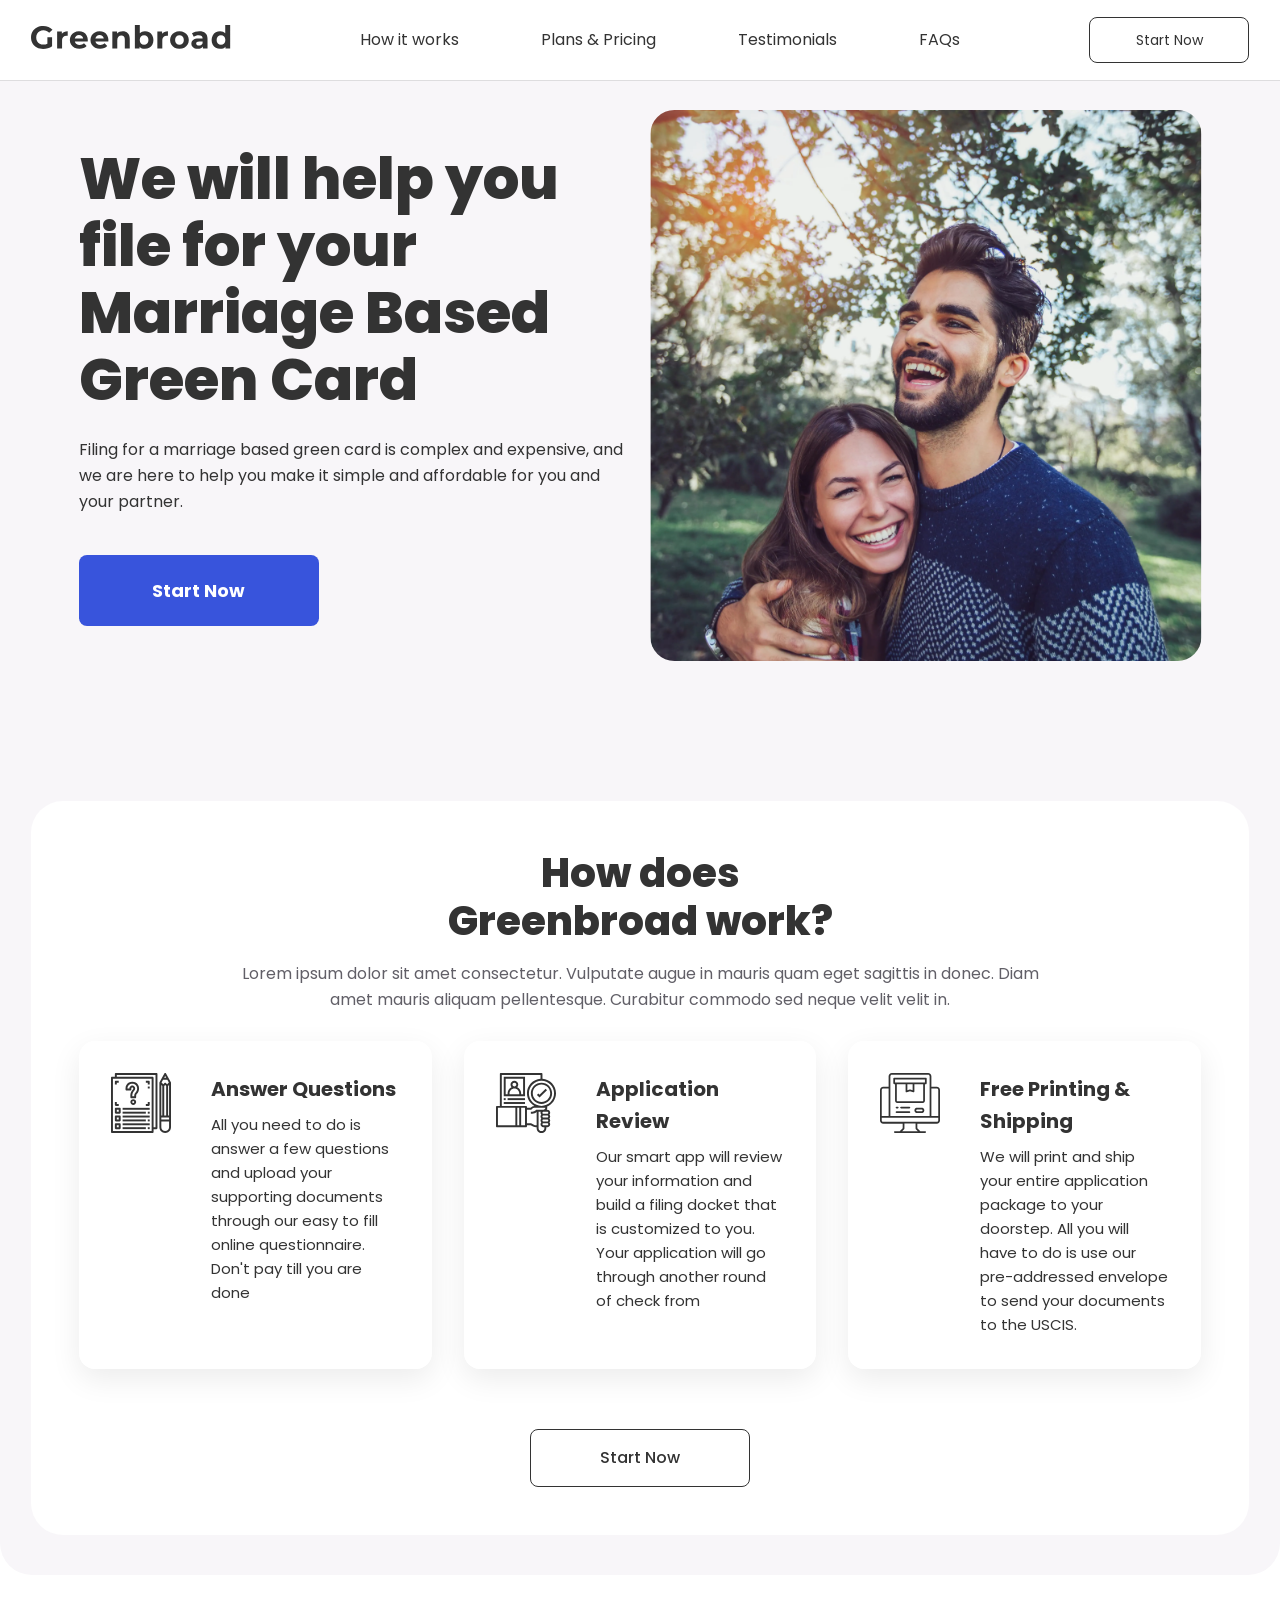
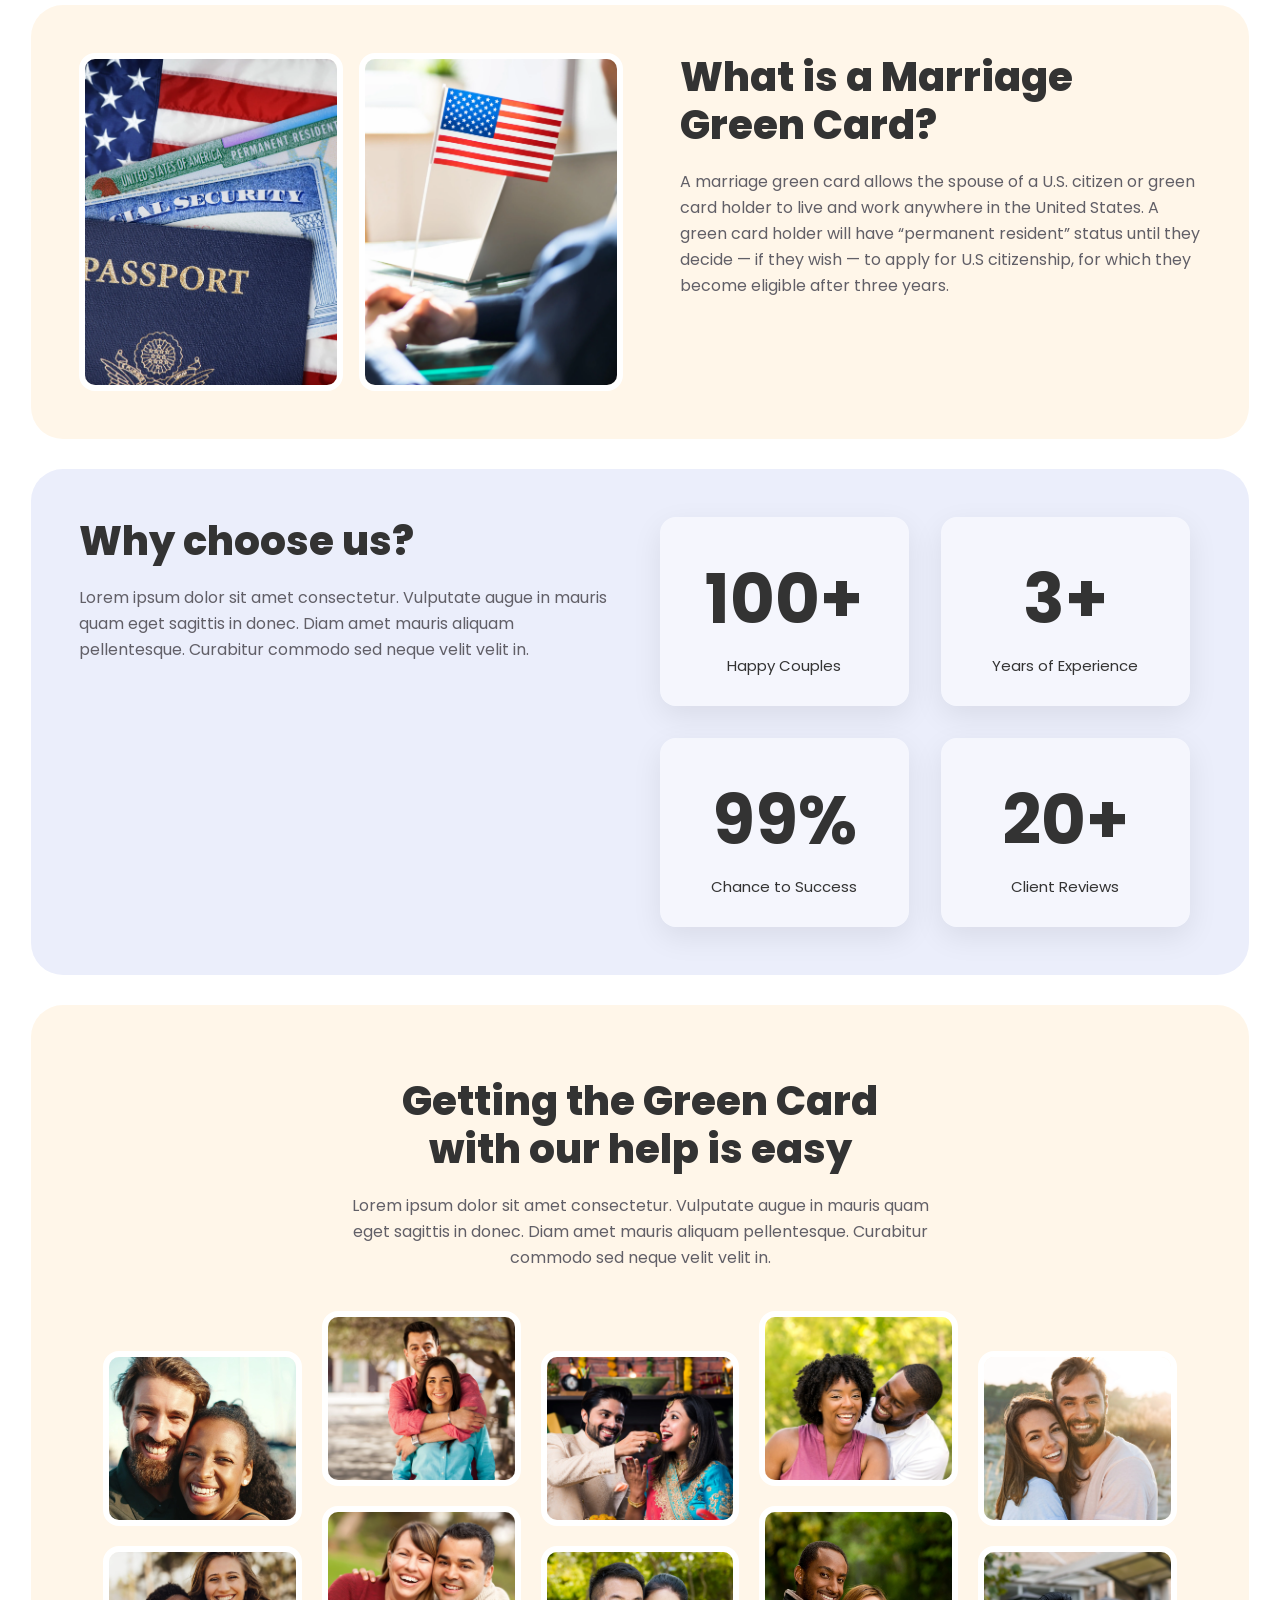
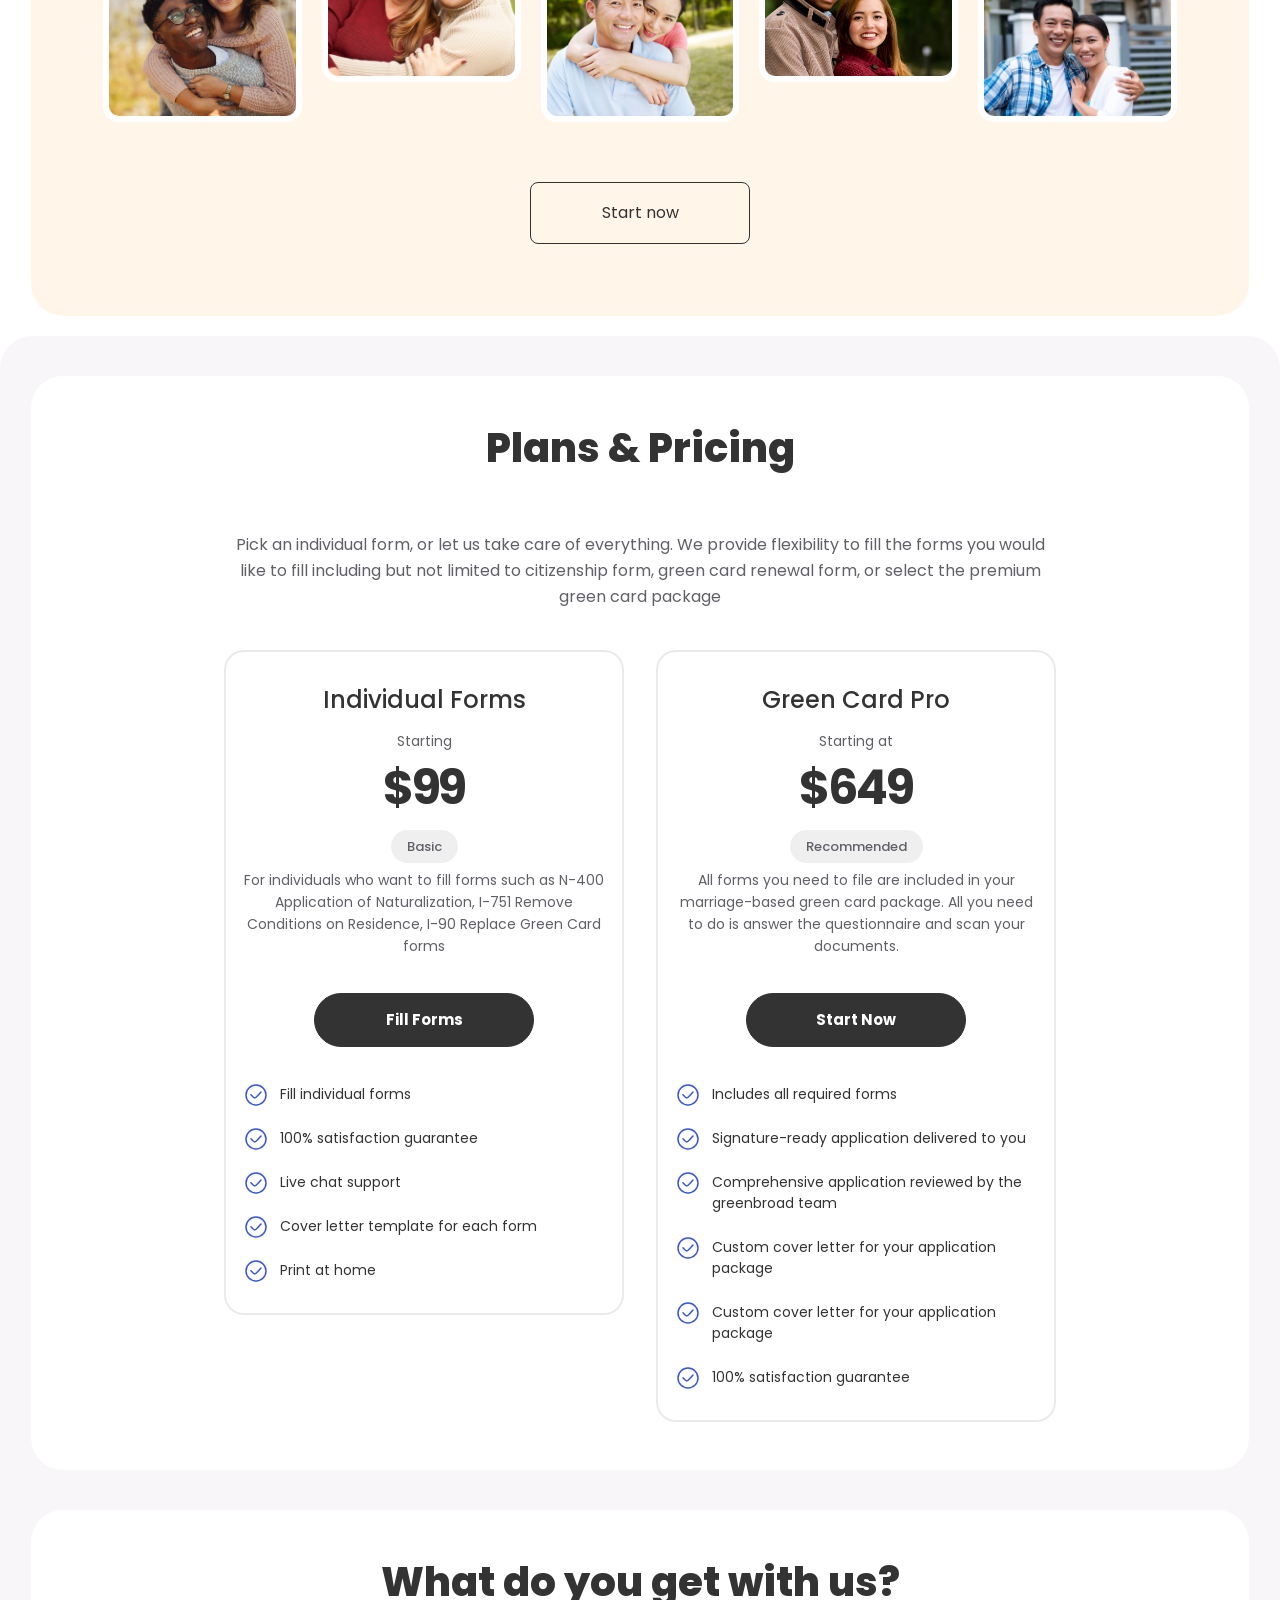
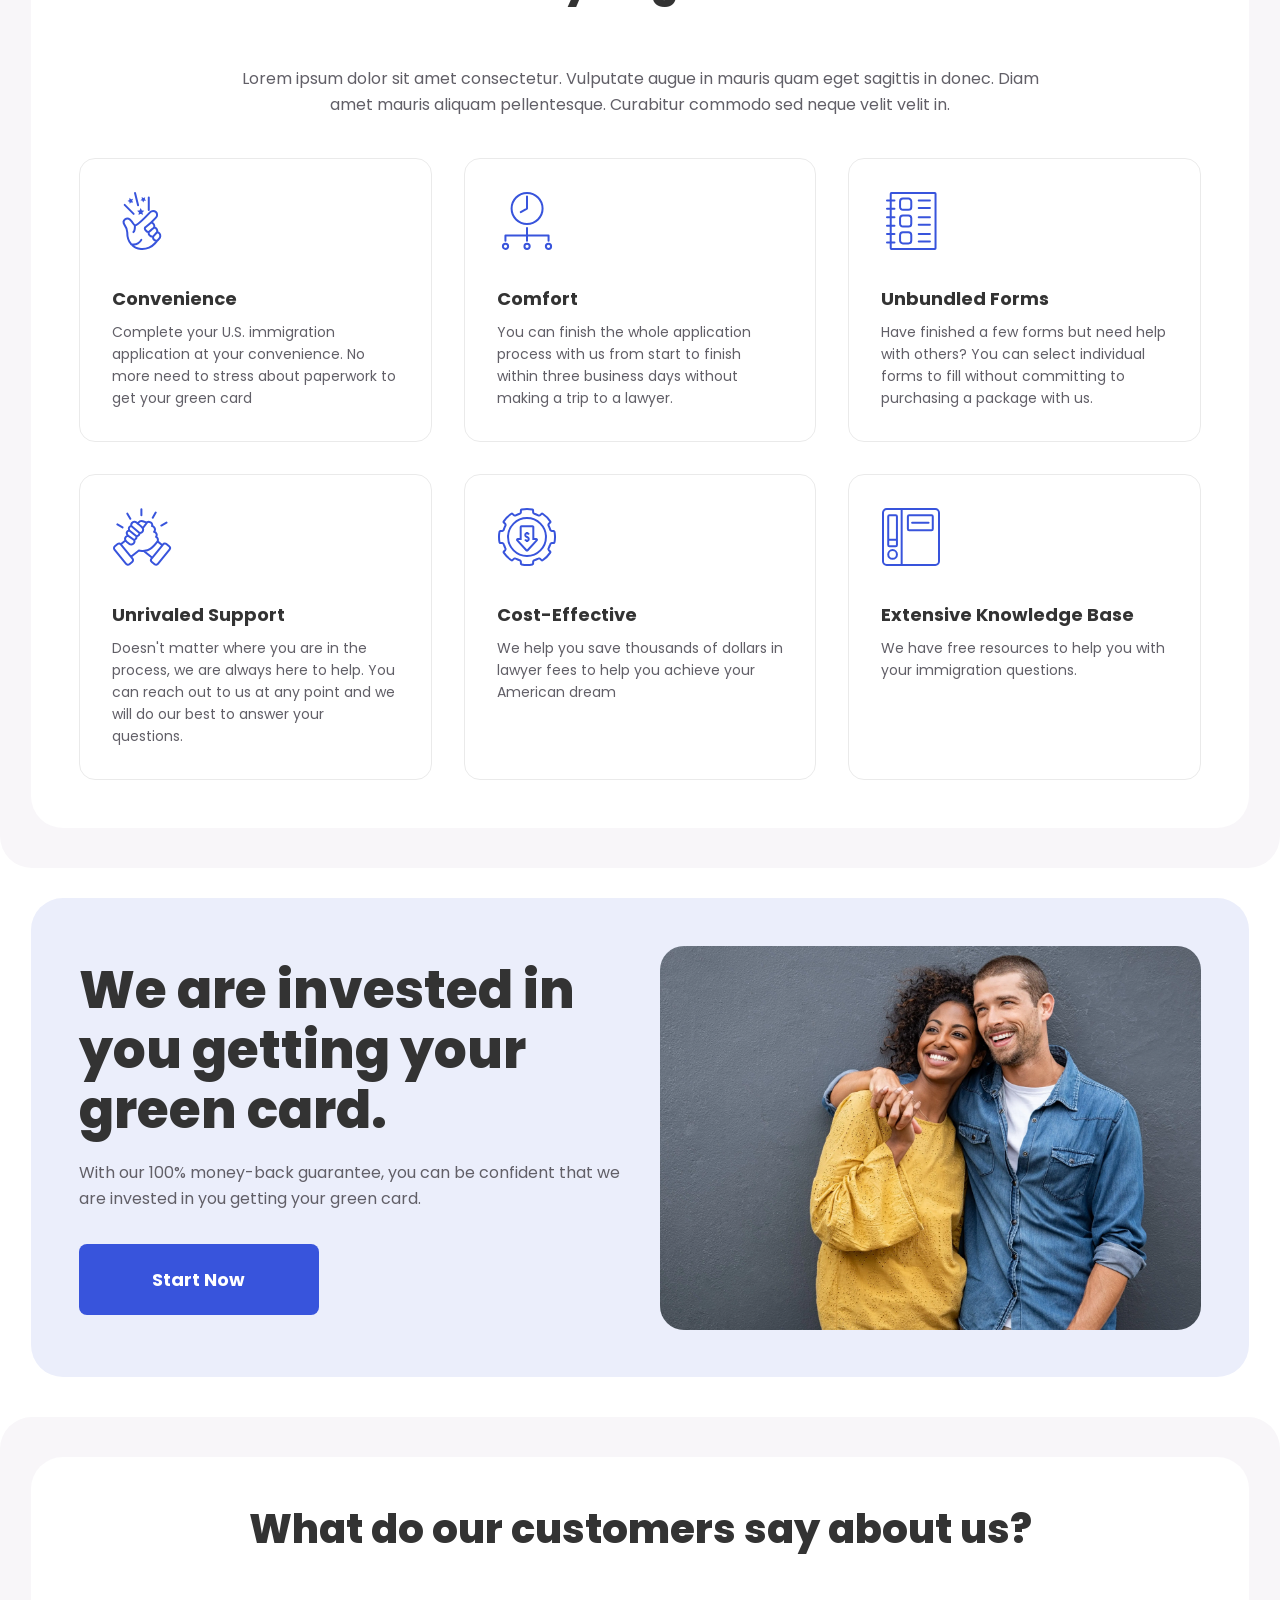
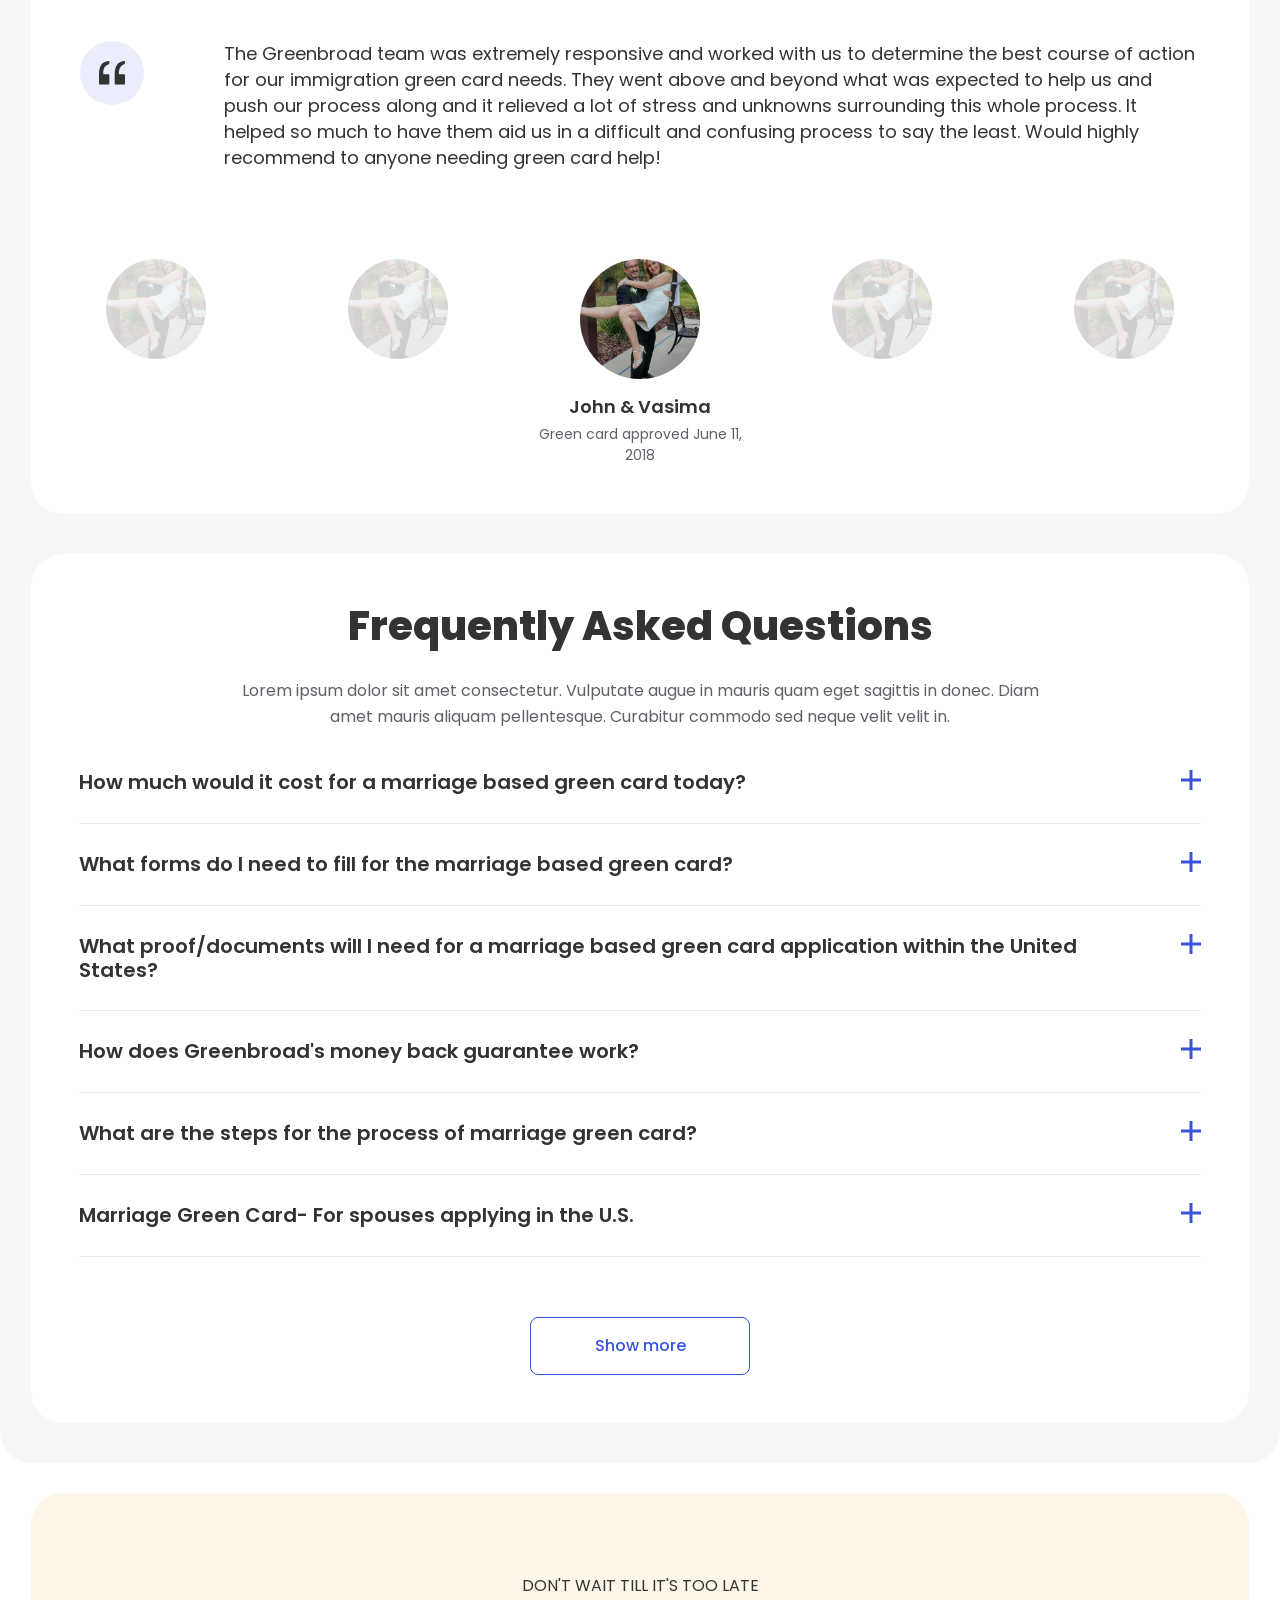
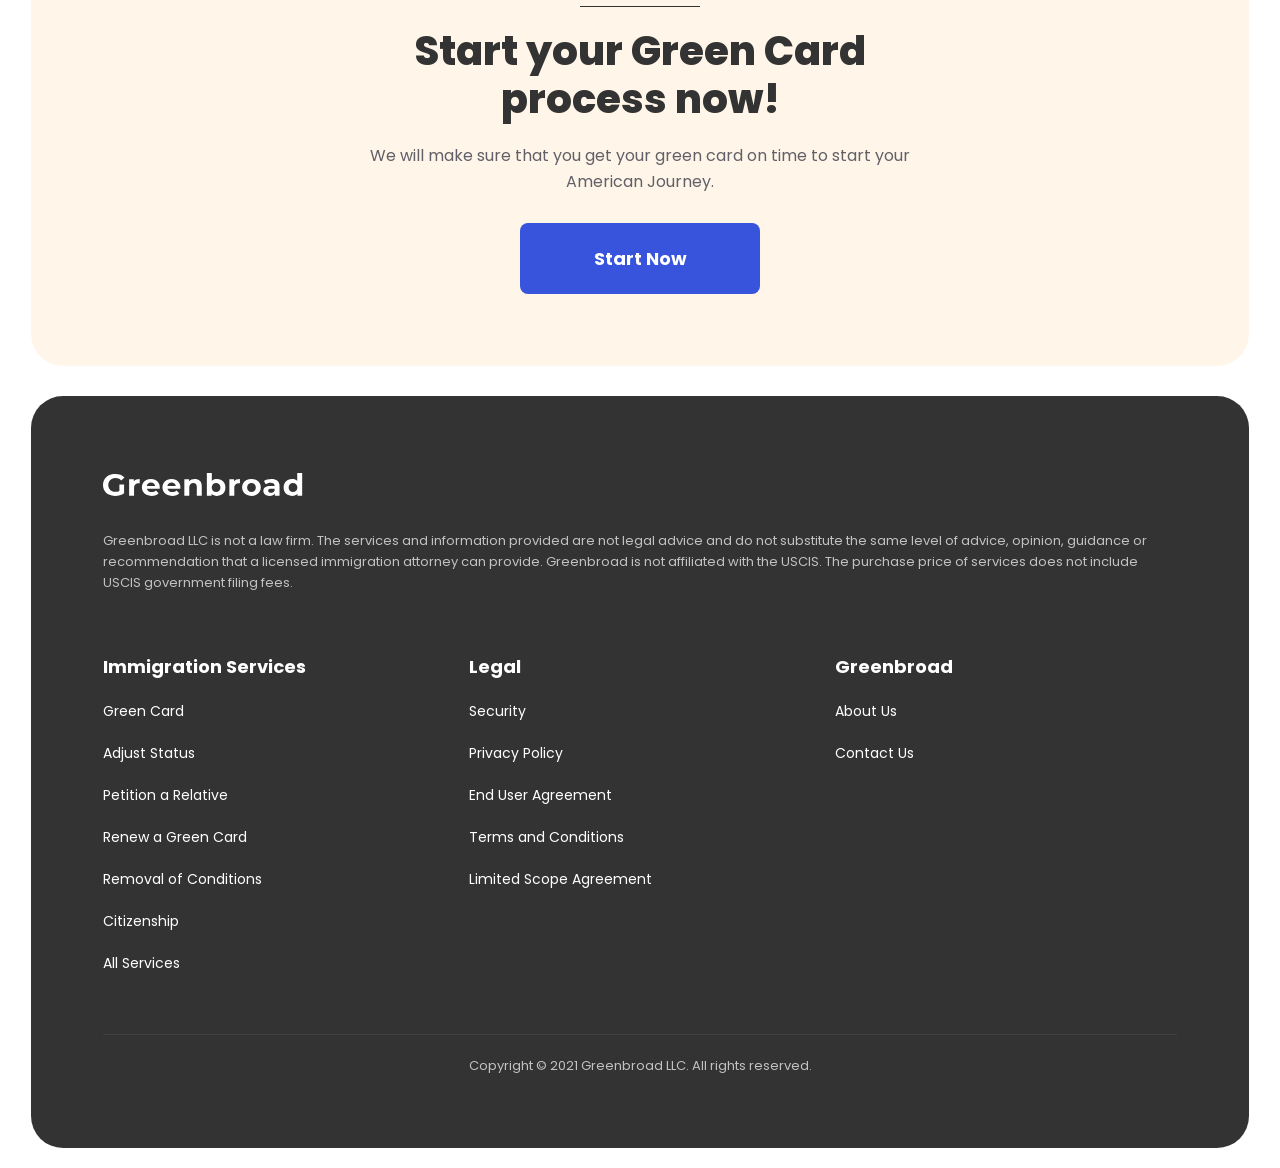
==== commit cbaa55f0: "fix bugs" ====
--- a/docs/index.html
+++ b/docs/index.html
@@ -11,7 +11,7 @@
 	
 	<link rel="stylesheet" href="./css/home.min.css">
 	<!-- <link rel="shortcut icon" href="img/favicon.ico"> -->
-	<title>Home</title>
+	<title>Greenbroad</title>
 </head>
 <!-- todo указать нужное значение дял подключени\отключения свайпера -->
 
@@ -171,19 +171,19 @@
 						<div class="marriage__pics">
 							<div class="marriage__pic image">
 								<picture>
-									<source type="image/web" srcset="img/gc-1.webp">
+									<source type="image/webp" srcset="img/gc-1.webp">
 									<img src="img/gc-1.jpg" alt="image">
 								</picture>
 							</div>
 							<div class="marriage__pic image">
 								<picture>
-									<source type="image/web" srcset="img/gc-2.webp">
+									<source type="image/webp" srcset="img/gc-2.webp">
 									<img src="img/gc-2.jpg" alt="image">
 								</picture>
 							</div>
 							<div class="marriage__pic image">
 								<picture>
-									<source type="image/web" srcset="img/gc-3.webp">
+									<source type="image/webp" srcset="img/gc-3.webp">
 									<img src="img/gc-3.jpg" alt="image">
 								</picture>
 							</div>
